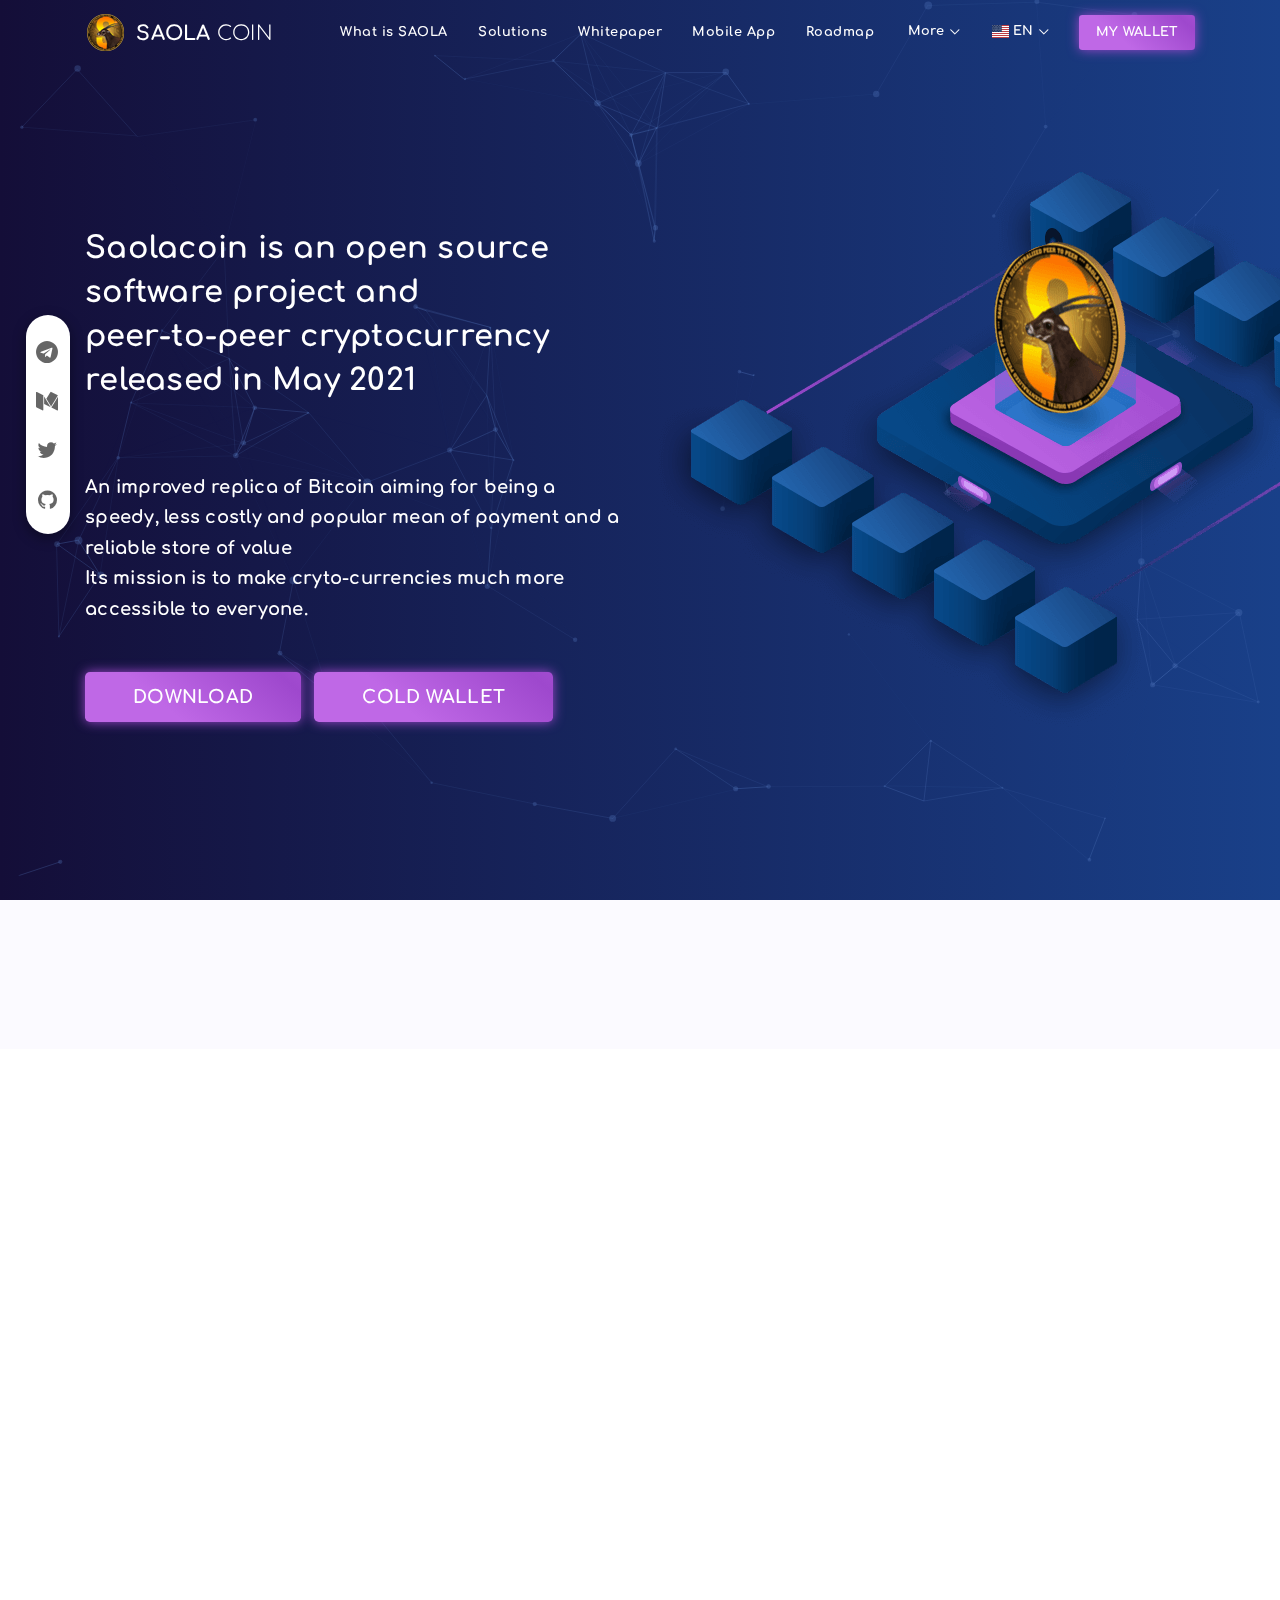
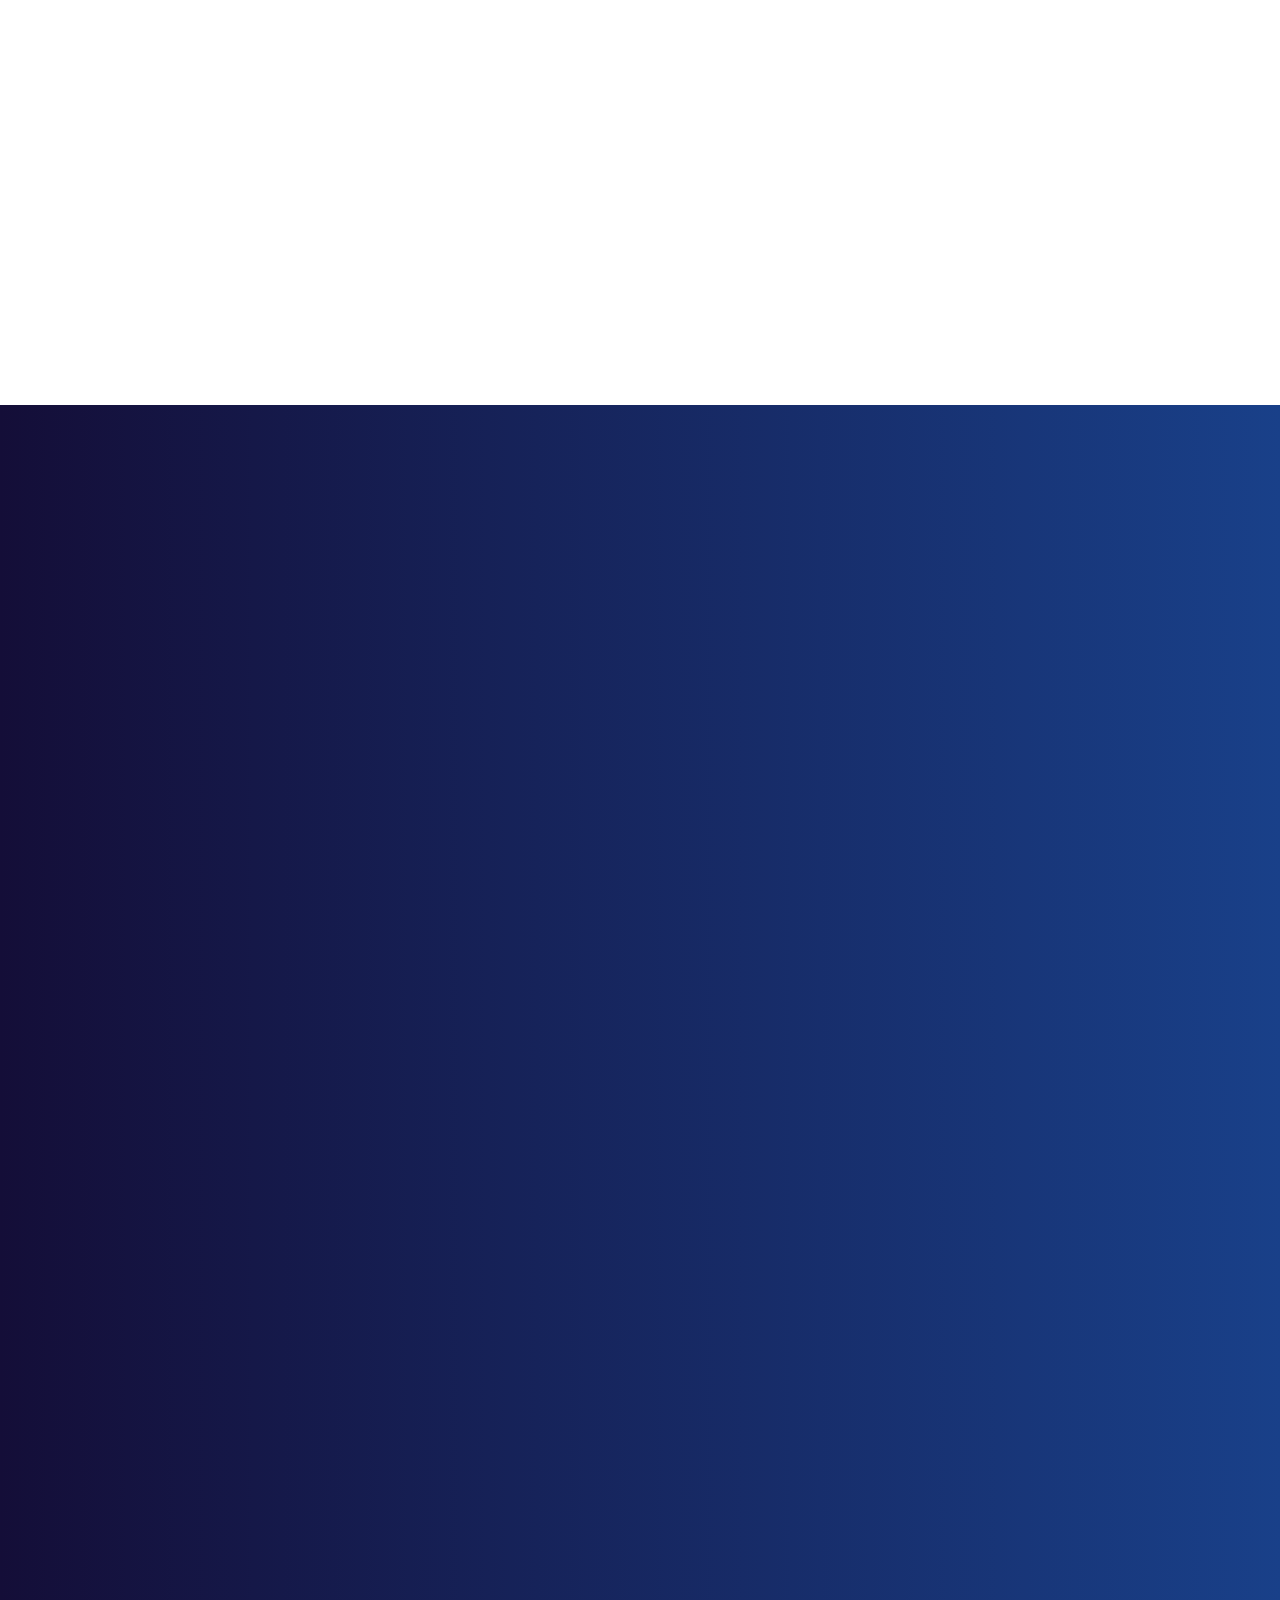
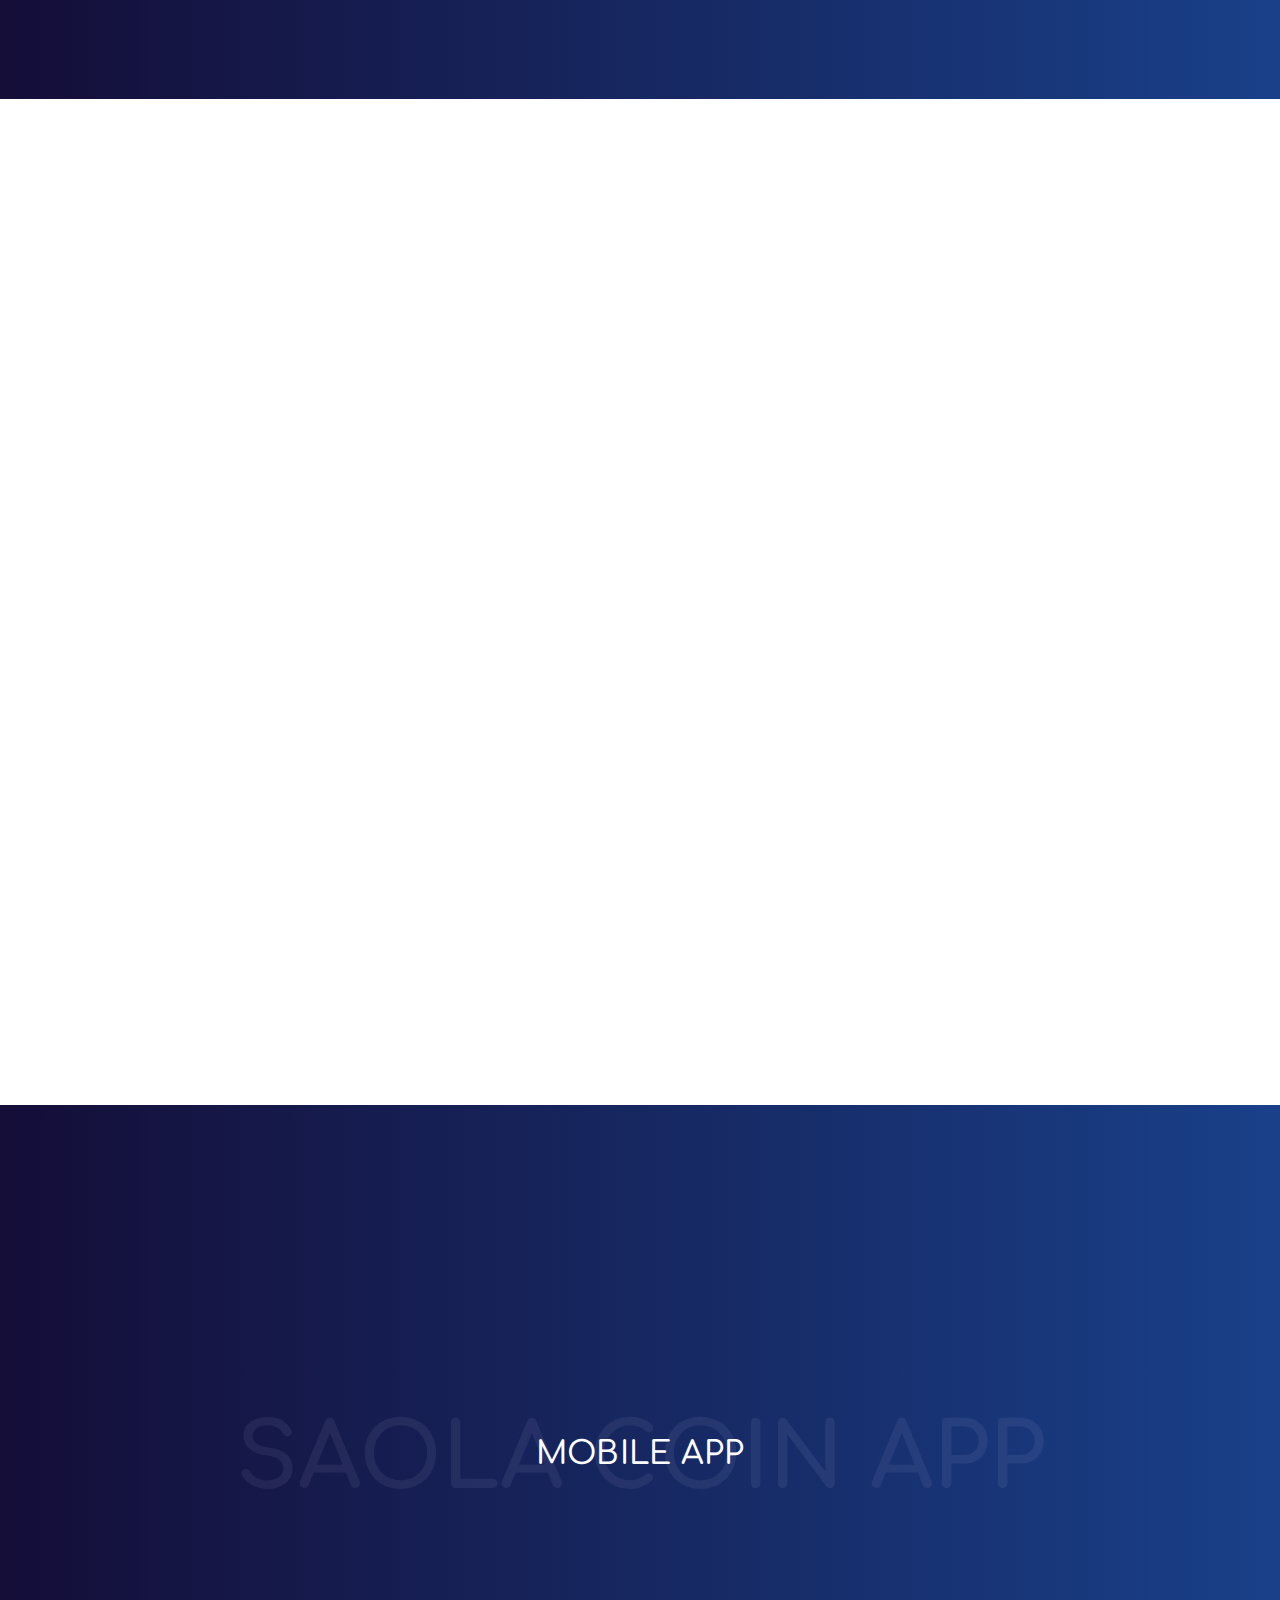
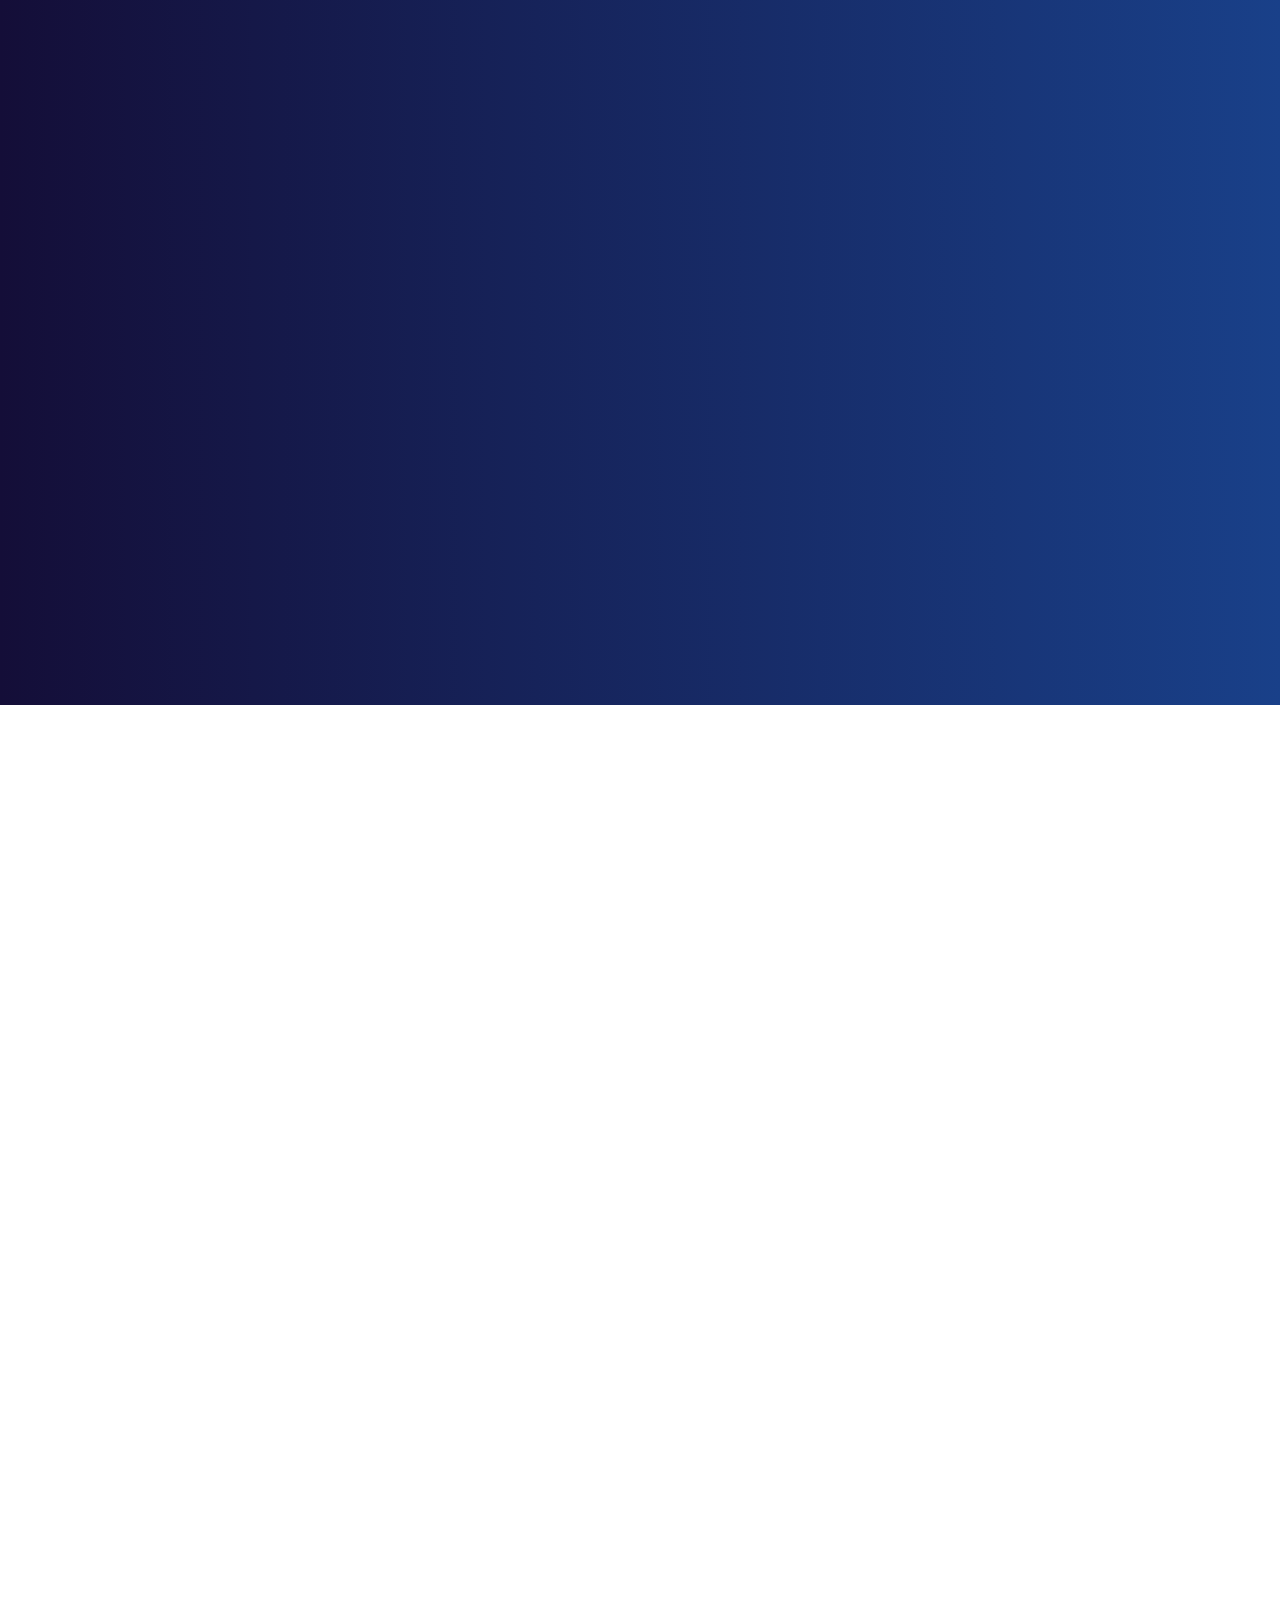
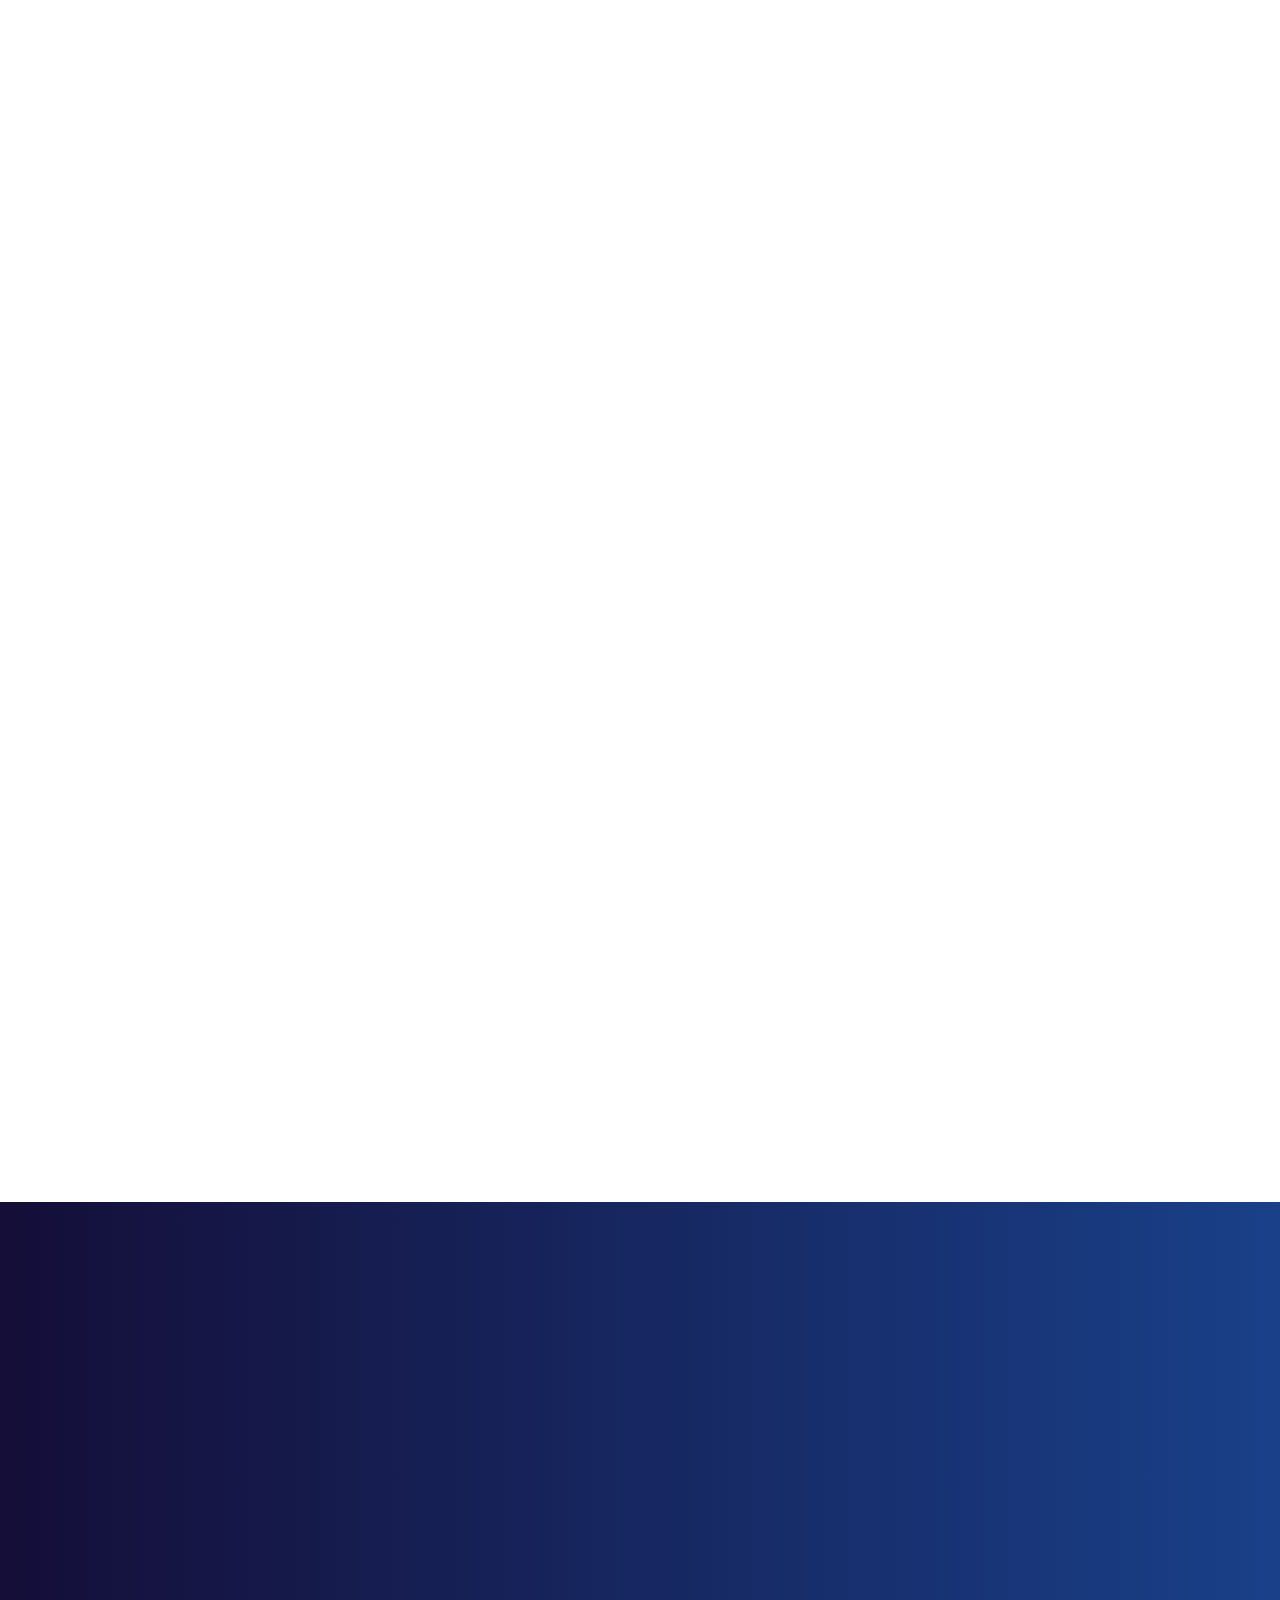
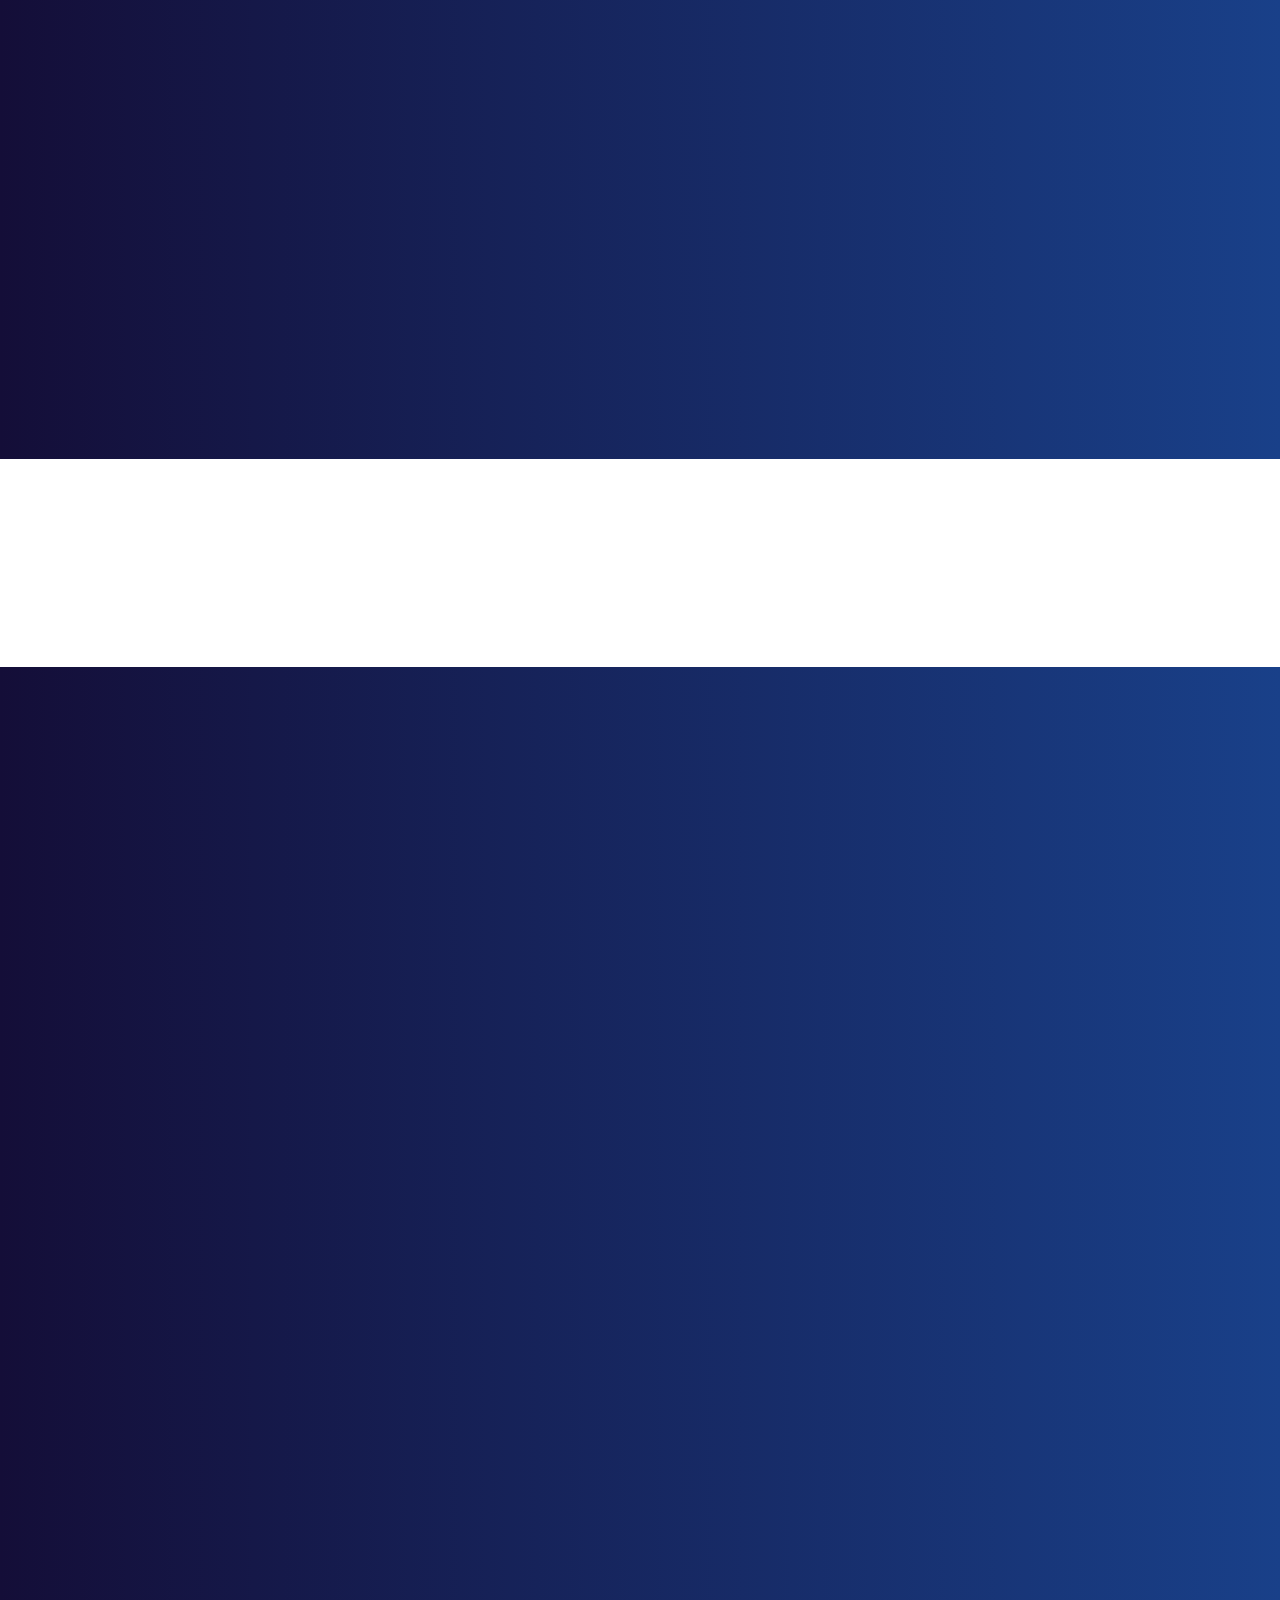
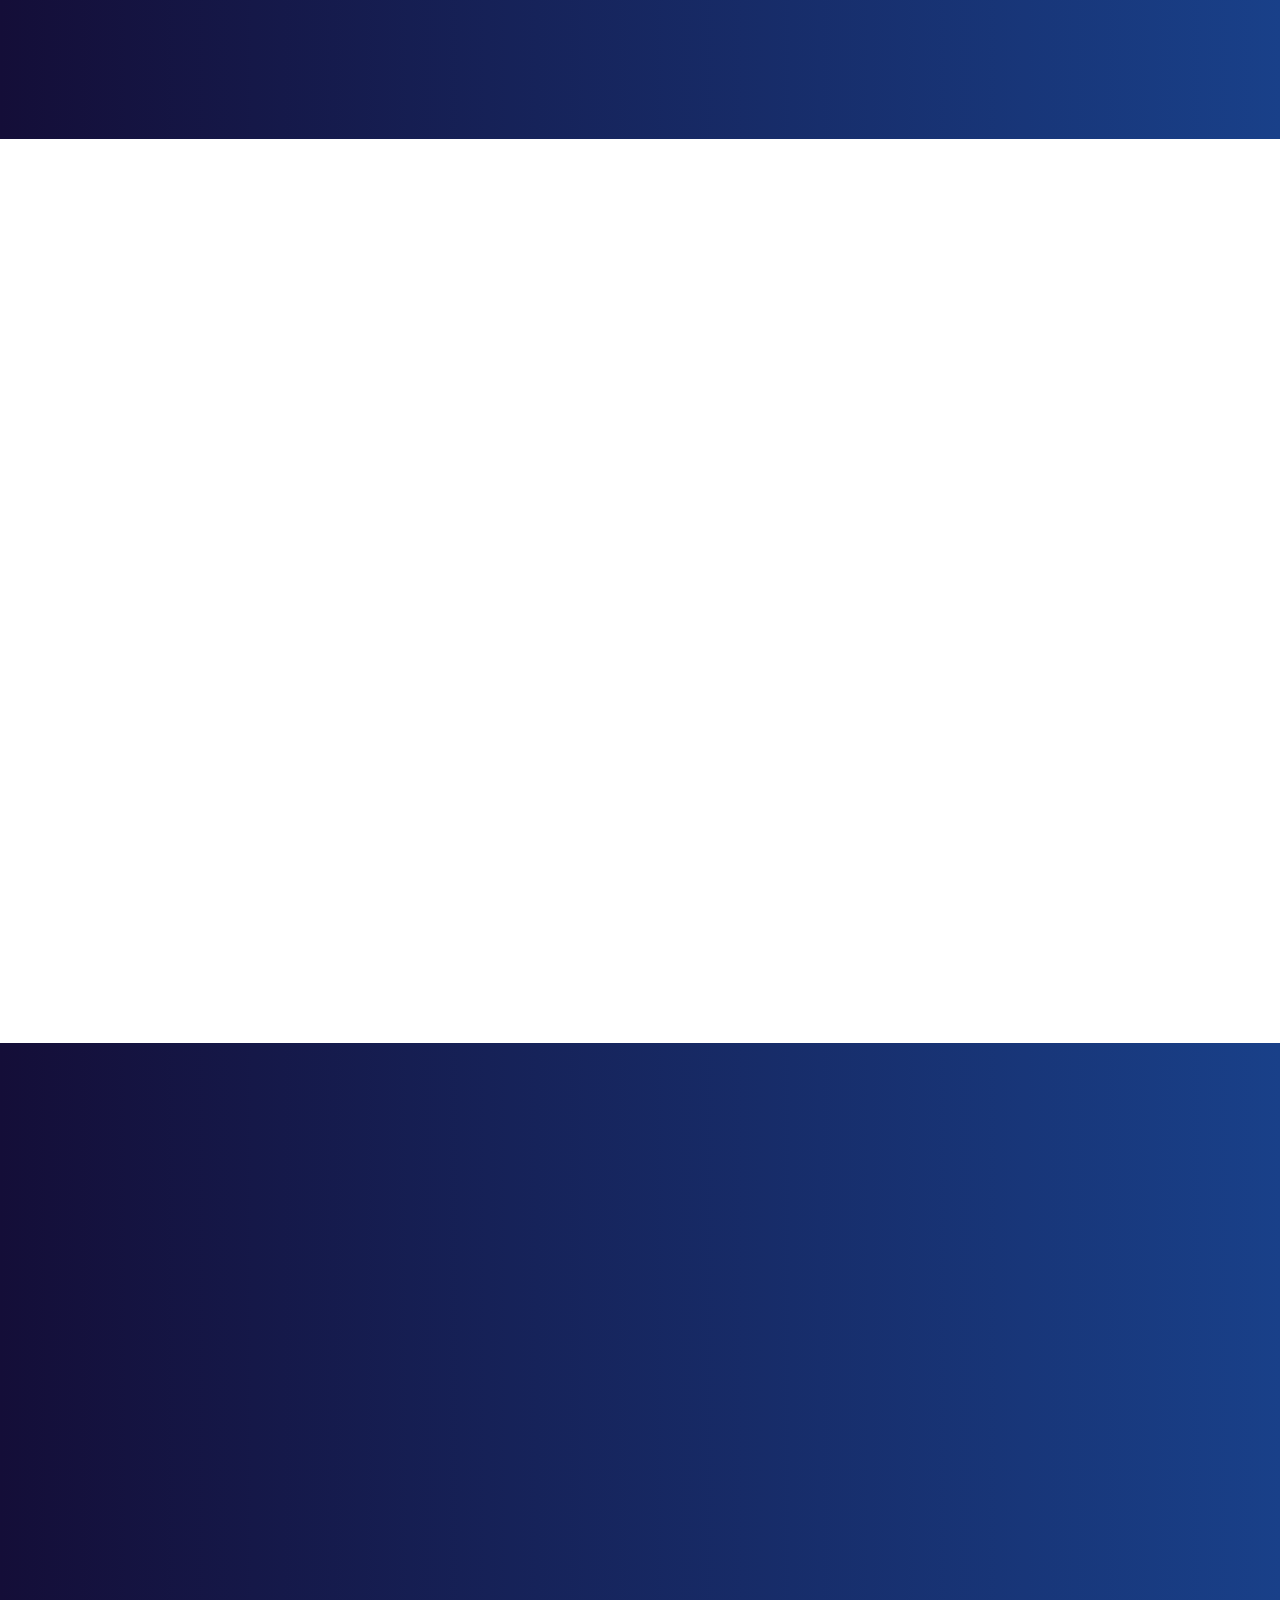
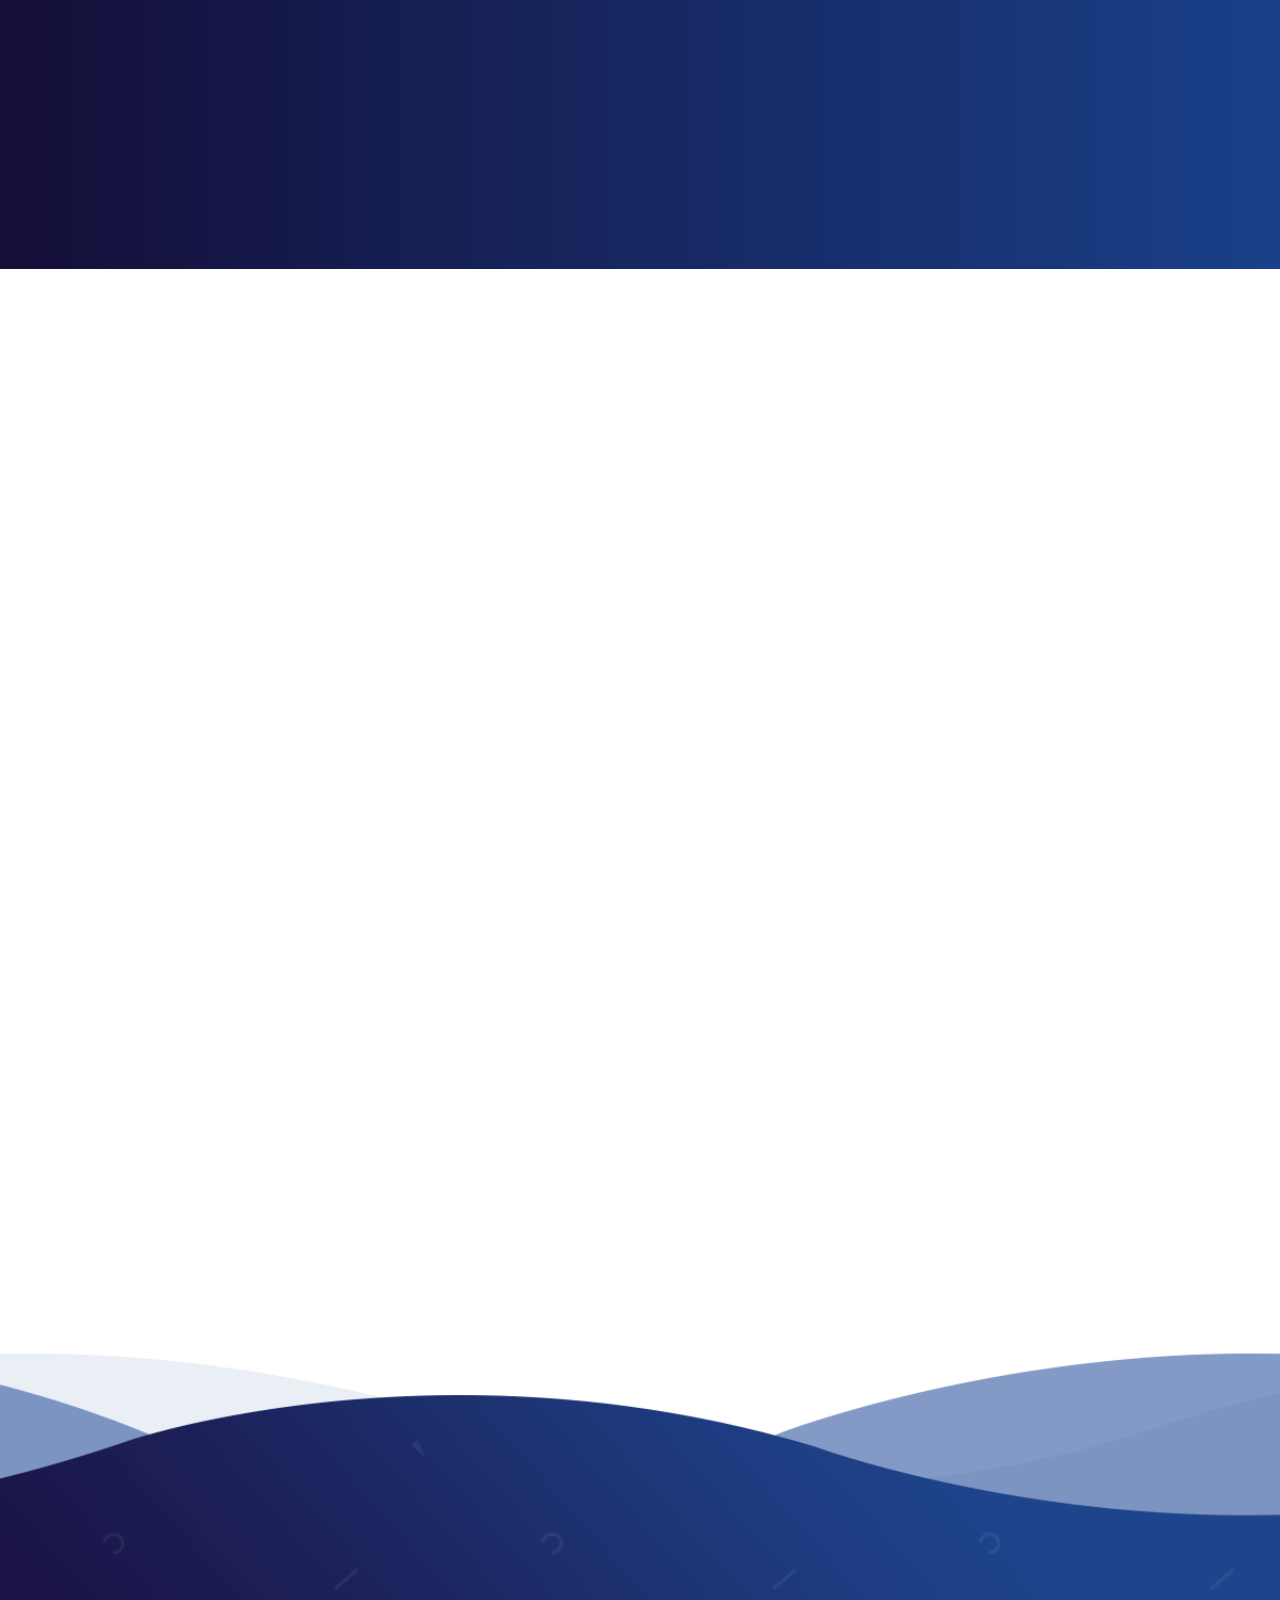
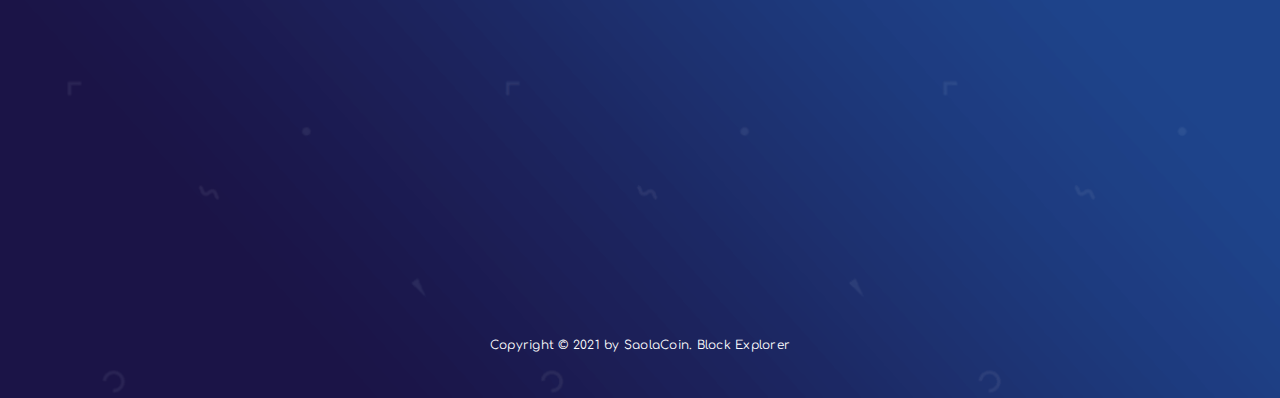
==== index.html @ 40476e52 "Update index.html" ====
<!DOCTYPE html>
<html lang="en" data-textdirection="ltr">
  <head>
    <meta http-equiv="Content-Type" content="text/html; charset=UTF-8">
    <meta http-equiv="X-UA-Compatible" content="IE=edge">
    <meta name="viewport" content="width=device-width, initial-scale=1.0, user-scalable=0, minimal-ui">
    <meta name="description" content="Saola Coin is a responsive modern &amp; clean cryptocurrency website landing page html with admin dashboard template , specially created for ICO Startup agencies and digital crypto currency investment website.">
    <meta name="keywords" content="crypto, ico, cryptocurrency, bitcoin, landing, admin, dashboard, template, modern, clean, responsive">
    <meta name="author" content="PIXINVENT">
    <title>Saola Coin - A Cryptocurrency</title>
    <link rel="apple-touch-icon" href="images/ico/favicon.png">
    <link rel="shortcut icon" type="image/x-icon" href="images/ico/favicon.ico">
    <!--Google Fonts-->
    <link href="https://fonts.googleapis.com/css?family=Comfortaa:300,400,500,700" rel="stylesheet">
    <!--Font icons-->
    <link href="https://cdnjs.cloudflare.com/ajax/libs/font-awesome/4.7.0/css/font-awesome.min.css" rel="stylesheet">
    <!-- BEGIN VENDOR CSS-->
    <link rel="stylesheet" type="text/css" href="css/bootstrap.min.css">
    <link rel="stylesheet" type="text/css" href="fonts/themify/style.min.css">
    <link rel="stylesheet" type="text/css" href="fonts/flag-icon-css/css/flag-icon.min.css">
    <link rel="stylesheet" type="text/css" href="vendors/animate/animate.min.css">
    <link rel="stylesheet" type="text/css" href="vendors/flipclock/flipclock.css">
    <link rel="stylesheet" type="text/css" href="vendors/swiper/css/swiper.min.css">
    <!-- END VENDOR CSS-->
    <link rel="stylesheet" type="text/css" href="css/demo.min.css">
    <!-- END SAOLA CSS-->
    <!-- BEGIN Page Level CSS-->
    <link rel="stylesheet" type="text/css" href="css/template-3d-graphics.min.css">
    <!-- END Page Level CSS-->
    <!-- BEGIN Custom CSS-->
    <link rel="stylesheet" type="text/css" href="css/style.css">
    <!-- END Custom CSS-->
  </head>
  <body class=" 1-column   page-animated template-3g-graphics" data-menu-open="hover" data-menu="">
    <!-- Preloader | Comment below code if you don't want preloader-->
<div id="loader-wrapper">
    <svg viewbox=" 0 0 512 512" id="loader">
        <linearGradient id="loaderLinearColors" x1="0" y1="0" x2="1" y2="1">
            <stop offset="5%" stop-color="#28bcfd"></stop>
            <stop offset="100%" stop-color="#1d78ff"></stop>
        </linearGradient>        
        <g>
            <circle cx="256" cy="256" r="150" fill="none" stroke="url(#loaderLinearColors)" />
        </g>
        <g>
            <circle cx="256" cy="256" r="125" fill="none" stroke="url(#loaderLinearColors)" />
        </g>
        <g>
            <circle cx="256" cy="256" r="100" fill="none" stroke="url(#loaderLinearColors)" />
        </g>
        <g>
            <circle cx="256" cy="256" r="75" fill="none" stroke="url(#loaderLinearColors)" />
        </g>
        <circle cx="256" cy="256" r="60" fill="url(#loaderImage)" stroke="none" stroke-width="0" />

        <!-- Change the preloader logo here -->
        <defs>
            <pattern id="loaderImage" height="100%" width="100%" patternContentUnits="objectBoundingBox">
                <image href="images-counter/loader-logo.png" preserveAspectRatio="none" width="1" height="1"></image>
            </pattern>
        </defs>
    </svg>

    <div class="loader-section section-left"></div>
    <div class="loader-section section-right"></div>
</div>
<!--/ Preloader --><nav class="vertical-social">
    <ul>
        <li><a href="https://www.facebook.com/saolacoin"><i class="fa fa-telegram" aria-hidden="true"></i></a></li>
        <li><a href="https://saolacoin.medium.com"><i class="fa fa-medium" aria-hidden="true"></i></a></li>
        <li><a href="https://twitter.com/saolacoin"> <i class="fa fa-twitter" aria-hidden="true"></i></a></li>
        <li><a href="https://github.com/saolacoin"><i class="fa fa-github" aria-hidden="true"></i></a></li>
    </ul>
</nav>
    <!-- /////////////////////////////////// HEADER /////////////////////////////////////-->

    <!-- Header Start-->
    <header class="page-header">
      <!-- Horizontal Menu Start-->
      <nav class="main-menu static-top navbar-dark navbar navbar-expand-lg fixed-top mb-1"><div class="container">
    <a class="navbar-brand animated" data-animation="fadeInDown" data-animation-delay="1s" href="#head-area"><img src="images-3d-graphics/logo.png" alt="Crypto Logo"/><span class="brand-text"><span class="font-weight-bold">Saola</span> COIN</span></a>
    <button class="navbar-toggler" type="button" data-toggle="collapse" data-target="#navbarCollapse" aria-controls="navbarCollapse" aria-expanded="false" aria-label="Toggle navigation">
        <span class="navbar-toggler-icon"></span>
    </button>
    <div class="collapse navbar-collapse" id="navbarCollapse">
        <div id="navigation" class="navbar-nav ml-auto">
            <ul class="navbar-nav mt-1">
                <li class="nav-item animated" data-animation="fadeInDown" data-animation-delay="1.1s">
                    <a class="nav-link" href="index.html#about">What is SAOLA</a>
                </li>
                <li class="nav-item animated" data-animation="fadeInDown" data-animation-delay="1.2s">
                    <a class="nav-link" href="index.html#problem-solution">Solutions</a>
                </li>
                <li class="nav-item animated" data-animation="fadeInDown" data-animation-delay="1.3s">
                    <a class="nav-link" href="index.html#whitepaper">Whitepaper</a>
                </li>
                <li class="nav-item animated" data-animation="fadeInDown" data-animation-delay="1.4s">
                    <a class="nav-link" href="index.html#token-sale-mobile-app">Mobile App</a>
                </li>
                <li class="nav-item animated" data-animation="fadeInDown" data-animation-delay="1.5s">
                    <a class="nav-link" href="index.html#roadmap">Roadmap</a>
                </li>
                <li class="dropdown show mr-2 px-2 animated" data-animation="fadeInDown" data-animation-delay="1.6s">
                    <a class="dropdown-toggle white" href="#" role="button" id="more" data-toggle="dropdown" aria-haspopup="true" aria-expanded="false">More</a>
                    <div class="dropdown-menu" aria-labelledby="more">
                        <!-- <a class="dropdown-item" href="index.html#mobile-app">App</a> -->
                        <a class="dropdown-item" href="index.html#team">Team</a>
                        <a class="dropdown-item" href="index.html#faq">FAQ</a>
                        <a class="dropdown-item" href="index.html#contact">Contact</a>
                        <a class="dropdown-item" href="tos.html">Terms of Service</a>
                        <a class="dropdown-item" href="pp.html">Privacy Policy</a>
                    </div>
                </li>
                <li class="dropdown show mr-4 animated" data-animation="fadeInDown" data-animation-delay="1.7s">
                    <a class="dropdown-toggle" href="#" role="button" id="language" data-toggle="dropdown" aria-haspopup="true" aria-expanded="false"><span class="flag-icon flag-icon-us"></span> EN</a>
			<!--
                    <div class="dropdown-menu" aria-labelledby="language">
                        <a class="dropdown-item" href="#"><span class="flag-icon flag-icon-de"></span> GN</a>
                        <a class="dropdown-item" href="#"><span class="flag-icon flag-icon-es"></span> SP</a>
                        <a class="dropdown-item" href="#"><span class="flag-icon flag-icon-mq"></span> FR</a>
                    </div>
			-->
                </li>
            </ul>
            <span id="slide-line"></span>
            <form class="form-inline mt-2 mt-md-0">
                <a class="btn btn-sm btn-gradient-purple btn-glow my-2 my-sm-0 animated" data-animation="fadeInDown" data-animation-delay="1.8s" href="https://wallet.saolacoin.org" target="_blank">MY WALLET</a>
            </form>
        </div>
    </div>
</div>
      </nav>
      <!-- /Horizontal Menu End-->
    </header>
    <!-- /Header End-->

    <!-- //////////////////////////////////// CONTAINER ////////////////////////////////////-->
    <div class="content-wrapper">
      <div class="content-body">
        <main><!-- Header: 3D Graphics -->
<section class="head-area" id="head-area" data-midnight="white">
    <div id="particles-js"></div>
    <div class="head-content container-fluid bg-gradient d-flex align-items-center">
        <div class="container">
            <div class="banner-wrapper">
                <div class="row align-items-center">
                    <div class="col-lg-6 col-md-12">
                        <div class="banner-content pt-5">
                            <h1 class="best-template animated" data-animation="fadeInUpShorter" data-animation-delay="1.5s">Saolacoin is an open source <br class="d-none d-xl-block">software project and <br class="d-none d-xl-block">peer-to-peer cryptocurrency released in May 2021</h1>
                            <h3 class="mb-4 d-block white animated" data-animation="fadeInUpShorter" data-animation-delay="1.6s">An improved replica of Bitcoin aiming for being a speedy, less costly and popular mean of payment and a reliable store of value <br class="d-none d-xl-block">Its mission is to make cryto-currencies much more accessible to everyone.</h3>
                            <div class="mt-5">
                                <a href="#download" class="btn btn-lg btn-gradient-purple btn-glow mr-2 animated" data-animation="fadeInUpShorter" data-animation-delay="1.7s">DOWNLOAD</a>
                                <a href="https://wallet.saolacoin.org/paperwallet/" class="btn btn-lg btn-gradient-purple btn-glow animated" data-animation="fadeInUpShorter" data-animation-delay="1.8s">COLD WALLET</a>
                            </div>
                        </div>
                    </div>
                    <div class="col-lg-6 col-md-12 move-first">
                        <div class="29/Jun/2021 15:32-3d-graphic animated" data-animation="fadeInUpShorter" data-animation-delay="1.7s">
                            <img src="images-3d-graphics/banner-graphic.png" class="graphic-3d-img mx-auto d-block" alt="CICO">
                        </div>
                    </div>
                </div>
            </div>
        </div>
    </div>
</section>
<!--/ Header: 3D Graphics -->

<!-- Exchange Listing Area -->
<section class="exchange-listing" id="exchange-listing">
    <!-- Exchange Listing Area Starts -->
    <div class="container-fluid bg-color">
        <div class="container">
            <div class="row listing list-unstyled">
                <div class="col d-none d-lg-block text-center animated" data-animation="fadeInUpShorter" data-animation-delay="0.2s">
                    <img src="images-counter/icon-arrow.png" alt="icon-arrow">
                    <p class="grey-accent2 mt-1">Exchange listing<br>to be announced</p>
                </div>
                <div class="col text-center animated" data-animation="fadeInUpShorter" data-animation-delay="0.3s">
                    <h2>4.3/5</h2>
                    <img src="images-counter/ico-track.png" alt="ico-track">
                </div>
                <div class="col text-center animated" data-animation="fadeInUpShorter" data-animation-delay="0.4s">
                    <h2>4.8/5</h2>
                    <img src="images-counter/ico-bench.png" alt="ico-bench">
                </div>
                <div class="col text-center animated" data-animation="fadeInUpShorter" data-animation-delay="0.5s">
                    <h2>3.9/5</h2>
                    <img src="images-counter/ico-ranker.png" alt="ico-ranker">
                </div>
                <div class="col text-center animated" data-animation="fadeInUpShorter" data-animation-delay="0.6s">
                    <h2>4.1/5</h2>
                    <img src="images-counter/ico-bazaar.png" alt="ico-bazaar">
                </div>
            </div>
        </div>
    </div>
    <!-- Exchange Listing Area Ends -->
</section>
<!--/ Exchange Listing Area -->

<!-- About -->
<section class="about section-padding" id="about">
    <div class="container-fluid">
        <div class="container">
            <div class="heading text-center">
                <div class="animated" data-animation="fadeInUpShorter" data-animation-delay="0.3s">
                    <h6 class="sub-title">About</h6>
                    <h2 class="title">What is Saola COIN</h2>
                </div>
                
                <p class="content-desc animated" data-animation="fadeInUpShorter" data-animation-delay="0.4s">Saola COIN aims to disrupt the cryptotrading industry by lowering the barrier <br class="d-none d-xl-block">to creating algorithmic trading models.</p>
            </div>
            <div class="content-area">
                <div class="row">
                    <div class="col-md-12 col-lg-6 animated" data-animation="fadeInLeftShorter" data-animation-delay="0.5s">
                        <h4 class="title">We built a platform for <br/> The crypto trading Industry</h4>
                        <h6 class="pt-4 pb-2">Saolacoin envisions itself to be a pioneer in blockchain-technology in the future by becoming a platform for decentralized apps and improve integration and security which can handle a higher number of transactions per second, exponentially increasing the utility of the smart contracts for real-world use cases and applications.</h6>
                        <p>Saolacoin inherits the fully decentralized architecture of Bitcoin but made significant improvements of its own in order to increase the scalability and stability of the network</p>
                        <p>This coin is currently mined openly with one block being produced every two minutes and each block’s rewards is 50 coins. The rate will remain unchanged for the next 80 years.</p>
                    </div>
                    <div class="col-md-12 col-lg-6 animated" data-animation="fadeInRightShorter" data-animation-delay="0.5s">
                        <div class="position-relative what-is-crypto-img float-xl-right">
                            <img class="img-fluid" src="images-3d-graphics/what-is-crypto.png" alt="What is Crypto?">
                            <div class="play-video text-center">
                                <a href="#" class="play rounded-circle btn-gradient-purple btn-glow video-btn" data-toggle="modal" data-src="https://www.youtube.com/embed/UXAJu3zS4bU" data-target="#ico-modal"><i class="ti-control-play"></i></a>
                                <span class="mt-2 d-none d-md-block">How it works</span>
                            </div>
                        </div>
                    </div>
                </div>
            </div>
        </div>
    </div>
</section>
<!--/ About -->

<!-- Problems & Solutions -->
<section id="problem-solution" class="problem-solution section-pro section-padding bg-gradient" data-midnight="white">
    <div class="container-fluid">
        <div class="container">
            <div class="dark-bg-heading text-center">
                <div class="animated" data-animation="fadeInUpShorter" data-animation-delay="0.3s">
                    <h6 class="sub-title">Solutions</h6>
                    <h2 class="title">Problems &amp; <strong>Solutions</strong></h2>
                </div>
                
                <p class="content-desc animated" data-animation="fadeInUpShorter" data-animation-delay="0.4s">More than $40 billion in assets were placed under restraint pending forfeiture, and more than 30 <br class="d-none d-xl-block">Liberty Reserve exchanger domain names were seized.</p>
            </div>
            <div class="problems">
                <div class="row">
                    <div class="col-md-12 col-lg-6">
                        <div class="dark-bg-heading mb-4">
                            <h4 class="title animated" data-animation="fadeInUpShorter" data-animation-delay="0.2s">Problems</h4>
                        </div>
                        <p class="animated" data-animation="fadeInUpShorter" data-animation-delay="0.4s">Different pieces of the new Internet are born as building blocks, but there's no way for them to work together.</p>

                        <p class="animated" data-animation="fadeInUpShorter" data-animation-delay="0.6s">Even interoperating new technologies with old centralised resources can prove useful in making the paradigm shift from Web 2 to Web 3 happen. Now we own our data, we can prove that we own what we have and have created it on different platforms, but how do we put it together into a whole new cohesive framework.</p>
                    </div>
                    <div class="col-md-12 col-lg-6 text-center">
                        <img src="images-3d-graphics/problems-graphic.png" class="problems-img animated" data-animation="fadeInUpShorter" data-animation-delay="0.5s" alt="problems-graphic">
                    </div>
                </div>
            </div>
            <div class="solutions mt-5">
                <div class="row">
                    <div class="col-md-12 col-lg-6 text-center">
                        <img src="images-3d-graphics/solutions-graphic.png" class="solutions-img animated" data-animation="fadeInUpShorter" data-animation-delay="0.5s" alt="problems-graphic">
                    </div>
                    <div class="col-md-12 col-lg-6 move-first">
                        <div class="dark-bg-heading mb-4">
                            <h4 class="title animated" data-animation="fadeInUpShorter" data-animation-delay="0.2s">Solutions</h4>
                        </div>
                        <p class="animated" data-animation="fadeInUpShorter" data-animation-delay="0.5s">Decentralized cryptocurrency is produced by the entire cryptocurrency system collectively, at a rate which is defined when the system is created and which is publicly known.</p>

                        <p class="animated" data-animation="fadeInUpShorter" data-animation-delay="0.7s">In centralized banking and economic systems such as the Federal Reserve System, corporate boards or governments control the supply of currency by printing units of fiat money or demanding additions to digital banking ledgers.</p>       
                    </div>
                </div>
            </div>
        </div>
    </div>
</section>
<!--/ Problems & Solutions -->

<!-- Whitepaper -->
<section id="whitepaper" class="whitepaper section-padding">
    <div class="container-fluid">
        <div class="container">
            <div class="heading text-center">
                <div class="animated" data-animation="fadeInUpShorter" data-animation-delay="0.3s">
                    <h6 class="sub-title">Documents</h6>
                    <h2 class="title">Whitepaper</h2>
                </div>
                
                <p class="content-desc animated" data-animation="fadeInUpShorter" data-animation-delay="0.4s">Terms of service are rules by which one must agree to abide in order to use a service. <br class="d-none d-xl-block">Terms of service can also be merely a disclaimer, especially regarding the use of websites and mobile apps.</p>
            </div>
            <div class="row">
                <div class="col-lg-5 col-md-12">
                    <div class="whitepaper-img">
                        <img class="img-fluid animated" data-animation="fadeInUpShorter" data-animation-delay="0.6s" src="images-3d-graphics/whitepaper.png" alt="whitepaper">
                    </div>
                </div>
                <div class="col-lg-7 col-md-12">
                    <div class="content-area">
                        <h4 class="title animated" data-animation="fadeInUpShorter" data-animation-delay="0.5s">What Is a Whitepaper ?</h4>
                        <p class="animated" data-animation="fadeInUpShorter" data-animation-delay="0.6s">A white paper is an authoritative report or guide that informs readers concisely about a complex issue and presents the issuing body's philosophy on the matter. It is meant to help readers understand an issue, solve a problem, or make a decision.</p>

                        <p class="animated" data-animation="fadeInUpShorter" data-animation-delay="0.7s">The initial British term concerning a type of government-issued document has proliferated, taking a somewhat new meaning in business. In business, a white paper is closer to a form of marketing presentation, a tool meant to persuade customers and partners and promote a product or viewpoint, White papers may be considered grey literature.</p>

                        <p class="animated" data-animation="fadeInUpShorter" data-animation-delay="0.8s">Since the early 1990s, the term "white paper", or "whitepaper", has been applied to documents used as marketing or sales tools in business. Check out our whitepapers.</p>

                        <div class="whitepaper-languages">
                            <div class="row">
                                <div class="col-6 col-md-3 text-center mt-4 animated" data-animation="fadeInUpShorter" data-animation-delay="0.6s">
                                    <a href="whitepaper.pdf" title="English">
                                        <img src="images-3d-graphics/flag-1.png" alt="English">
                                        <div class="lang-text">
                                            <span class="icon ti-download mr-1"></span>
                                            <span class="language">English</span>
                                        </div>
                                    </a>
                                </div>
				<!--
                                <div class="col-6 col-md-3 text-center mt-4 animated" data-animation="fadeInUpShorter" data-animation-delay="0.7s">
                                    <a href="whitepaper.pdf" title="Japanese">
                                        <img src="images-3d-graphics/flag-2.png" alt="English">
                                        <div class="lang-text">
                                            <span class="icon ti-download mr-1"></span>
                                            <span class="language">Japanese</span>
                                        </div>
                                    </a>
                                </div>
                                <div class="col-6 col-md-3 text-center mt-4 animated" data-animation="fadeInUpShorter" data-animation-delay="0.8s">
                                    <a href="whitepaper.pdf" title="Russian">
                                        <img src="images-3d-graphics/flag-3.png" alt="English">
                                        <div class="lang-text">
                                            <span class="icon ti-download mr-1"></span>
                                            <span class="language">Russian</span>
                                        </div>
                                    </a>
                                </div>
                                <div class="col-6 col-md-3 text-center mt-4 animated" data-animation="fadeInUpShorter" data-animation-delay="0.9s">
                                    <a href="whitepaper.pdf" title="Chinese">
                                        <img src="images-3d-graphics/flag-4.png" alt="English">
                                        <div class="lang-text">
                                            <span class="icon ti-download mr-1"></span>
                                            <span class="language">Chinese</span>
                                        </div>
                                    </a>
                                </div>
				-->
                            </div>
                        </div>
                    </div>
                </div>
            </div>
        </div>
    </div>
</section>
<!--/ Whitepaper -->

<!--/ Token Sale Mobile App -->
<section id="token-sale-mobile-app" class="token-sale-mobile-app section-padding bg-gradient" data-midnight="white">
<!--
    <div class="token-sale">
        <div class="container-fluid">
            <div class="container">
                <div class="dark-bg-heading text-center">
                    <h6 class="sub-title">Pre-Sale &amp; Values</h6>
                    <h2 class="title">TOKENS SALE</h2>
                    <p class="content-desc animated" data-animation="fadeInUpShorter" data-animation-delay="0.4s">The first token sale (also known as an ICO) was held by Mastercoin in <br class="d-none d-xl-block">July 2013. Ethereum raised money with a token sale in 2014.</p>
                </div>
                <div class="row align-items-center">
                    <div class="col-xl-5 col-lg-6 col-md-12 animated" data-animation="fadeInLeftShorter" data-animation-delay="0.6s">
                        <div class="token-sale-counter">
                            <h5>ICO will start in</h5>
                            <div class="token-details text-center">
-->
                                <!-- Counter Starts-->
<!--	
                                <div class="clock-counter mb-4">
                                    <div class="clock ml-0 mt-5 d-flex justify-content-center"></div>
                                    <div class="message"></div>            
                                </div>
-->
                                <!-- Counter Ends -->
                                <!-- Progressbar Starts -->
<!--	
                                <div class="loading-bar mb-2 position-relative">
                                    <div class="progres-area pb-5">
                                        <ul class="progress-top">
                                            <li></li>
                                            <li class="pre-sale">Pre-Sale</li>
                                            <li>Soft Cap</li>
                                            <li class="bonus">Bonus</li>
                                            <li></li>
                                        </ul>
                                        <ul class="progress-bars">
                                            <li></li>
                                            <li>|</li>
                                            <li>|</li>
                                            <li>|</li>
                                            <li></li>
                                        </ul>
                                        <div class="progress">
                                            <div class="progress-bar progress-bar-custom" role="progressbar" style="width: 65%;" aria-valuenow="100" aria-valuemin="0" aria-valuemax="100"></div>
                                        </div>
                                        <div class="progress-bottom">
                                            <div class="progress-info">65% target raised</div>
                                            <div class="progress-info">1 TRX = 1 SAOLA</div>
                                        </div>
                                    </div>
                                </div>
-->
                                <!-- Progressbar Starts -->
<!--	
                                <a href="#" class="btn btn-lg btn-gradient-blue btn-glow">Purchase Token</a>
                            </div>
                        </div>
                    </div>
                    <div class="col-xl-7 col-lg-6 col-md-12 mt-5 pl-4 animated" data-animation="fadeInRightShorter" data-animation-delay="0.6s">
                        <div class="row">
                            <p>We have successfully reached the soft cap! Join now and get a higher discount. <br/>Get your tokens for the best price: We fixed the TRX, BNB price.</p>
                            <div class="col-md-5">
                                <ul class="token-sale-info">
                                    <li>Public PRE-ITS starts <strong class="white">13 May</strong></li>
                                    <li>Public ITS ends <strong class="white">30 June</strong></li>
                                    <li>Public ITS starts <strong class="white">28 July</strong></li>
                                </ul>
                            </div>
                            <div class="col-md-7 pr-0">
                                <ul class="token-sale-info">
                                    <li>Acceptable currencies <strong class="white">TRX, BNB</strong></li>
                                    <li>Minimal transaction amount <strong class="white">1 ETH, 1 BTC, 1 LTC</strong></li>
                                    <li>Number of tokens for sale <strong class="white">890,000 SAOLA</strong></li>
                                </ul>
                            </div>
                        </div>
                    </div>
                </div>
            </div>
        </div>
    </div>
-->
    <div id="mobile-app" class="mobile-app">
        <div class="container-fluid">
            <div class="container">
                <div class="dark-bg-heading text-center">
                    <h6 class="sub-title">Saola Coin App</h6>
                    <h2 class="title">Mobile App</h2>
                    <p class="content-desc animated" data-animation="fadeInUpShorter" data-animation-delay="0.4s">A cryptocurrency wallet stores the public and private keys which can be used to receive or spend <br class="d-none d-xl-block">the cryptocurrency. A wallet can contain multiple public and private key pairs.</p>
                </div>
                <div class="row">
                    <div class="col-lg-6 col-md-12 animated" data-animation="fadeInUpShorter" data-animation-delay="0.6s">
                        <div class="dark-bg-heading mb-4">
                            <h4 class="title">Android &amp; ios app</h4>
                        </div>
                        <p>Saolacoin provides its own wallet services via web-based and Android/Apple ios app-based wallets where wallet owners can make/receive payment and hold store of value in Saolacoin.</p>
                        <ul class="app-features">
                            <li class="dark-bg-text-color"><i class="ti-pulse white mr-3"></i>Live crypto rate</li>
                            <li class="dark-bg-text-color"><i class="ti-stats-up white mr-3"></i>Latest cryptocurrency news</li>
                            <li class="dark-bg-text-color"><i class="ti-split-h white mr-3"></i>Cryptocurrency exchange</li>
                        </ul>
                        <a href="https://play.google.com/store/apps/details?id=com.saolalabs.saola" class="btn btn-sm btn-gradient-purple btn-glow android mobile-button mr-4"><span>Android</span> <img src="images-3d-graphics/icon-android.png" alt=""></a>
                        <a href="https://apps.apple.com/us/app/saolacoin/id1577036745" class="btn btn-sm btn-gradient-purple btn-glow apple mobile-button"><span>Apple</span> <img src="images-3d-graphics/icon-apple.png" alt=""></a>
                    </div>
                    <div class="col-lg-6 col-md-12 move-first">
                        <div class="mobile-app-imgs">
                            <img src="images-3d-graphics/mobile-app-1.png" alt="mobile-app" class="mobile-app-img-1 animated" data-animation="fadeInUpShorter" data-animation-delay="0.9s">
                            <img src="images-3d-graphics/mobile-app-2.png" alt="mobile-app" class="mobile-app-img-2 animated" data-animation="zoomIn" data-animation-delay="1.4s">
                            <img src="images-3d-graphics/mobile-app-3.png" alt="mobile-app" class="mobile-app-img-3 animated" data-animation="zoomIn" data-animation-delay="1.9s">
                            <img src="images-3d-graphics/mobile-app-4.png" alt="mobile-app" class="mobile-app-img-4 animated" data-animation="zoomIn" data-animation-delay="2.4s">
                        </div>
                    </div>
                </div>
            </div>
        </div>
    </div>
</section>
<!--/ Token Sale Mobile App -->

<!-- Download -->
<section id="download" class="whitepaper section-padding">
    <div class="container-fluid">
        <div class="container">
            <div class="heading text-center">
                <div class="animated" data-animation="fadeInUpShorter" data-animation-delay="0.3s">
                    <h6 class="sub-title">Open Source Software</h6>
                    <h2 class="title">Download</h2>
                </div>
                
                <p class="content-desc animated" data-animation="fadeInUpShorter" data-animation-delay="0.4s">Saolacoin is an open source software project released under the MIT/X11 license which gives you the power to run, modify, and copy the software and to distribute, at your option, modified copies of the software. The software is released in a transparent process that allows for independent verification of binaries and their corresponding source code.<br class="d-none d-xl-block">
The Saolacoin Core wallet has built-in capabilities for mining; therefore, it is really easy to use the wallet to mine on your machine. The wallet will use your CPU to mine. As you might recall, mining is basically hashing of a candidate block over and over again until the result is smaller than the current difficulty threshold.<br>
To mine with your CPU and Saolacoin Core, open up the wallet software:<br>
    1. Now click on the Help menu and select Debug Window.<br>
    2. Then click on the Console tab—the console will appear. Remember, to see a list of all available commands, type help and press Enter.<br>
The command to mine with your wallet is setgenerate. The syntax of the command is as follows:<br>
setgenerate <true|false> <number of cores to be used><br>
To start mining with only 2 core, type "setgenerate true 2"</p>
            </div>
            <div class="row">
                <div class="col-lg-5 col-md-12">
                    <div class="whitepaper-img">
                        <img class="img-fluid animated" data-animation="fadeInUpShorter" data-animation-delay="0.6s" src="images-3d-graphics/multi.png" alt="whitepaper">
                    </div>
                </div>
                <div class="col-lg-7 col-md-12">
                    <div class="content-area">
                        <h4 class="title animated" data-animation="fadeInUpShorter" data-animation-delay="0.5s">How to backup Saolacoin Wallet</h4>
                        <p class="animated" data-animation="fadeInUpShorter" data-animation-delay="0.6s">To do backup wallet simply go to the File > Backup Wallet menu and specify a location where you want to backup your wallet.</p>
                        <p class="animated" data-animation="fadeInUpShorter" data-animation-delay="0.7s">The file itself is called wallet.dat and is located in %APPDATA%\Saolacoin\wallet.dat on Windows systems, or in ~/.saolacoin/wallet.dat on Linux systems. You can manually back up the wallet by simply copying this file somewhere else, preferably to offline storage such as a USB drive.</p>
                        <p class="animated" data-animation="fadeInUpShorter" data-animation-delay="0.8s">Once you have made the backup of your wallet file, to Restore simply just copy Overwrite wallet.dat to located in %APPDATA%\Saolacoin\wallet.dat on Windows systems, or in ~/.saolacoin/wallet.dat on Linux systems.</p>
			<p class="animated" data-animation="fadeInUpShorter" data-animation-delay="1.0s">Remember, always protect your wallet with a passphrase! There have been cases of people not remembering their passphrase, so make sure the passphrase is something you will never forget! There are trojan viruses out there that simply try to upload your wallet file to a remote location where hackers will instantly have access to your funds if the wallet is not passphrase protected. You can download from the links below :</p>

                        <div class="whitepaper-languages">
                            <div class="row">
                                <div class="col-6 col-md-3 text-center mt-4 animated" data-animation="fadeInUpShorter" data-animation-delay="0.6s">
                                    <a href="https://github.com/saolacoin/saolacoin/releases/tag/v0.8" title="WINDOWS">
                                        <img src="images-3d-graphics/windows.png" alt="English">
                                        <div class="lang-text">
                                            <span class="icon ti-download mr-1"></span>
                                            <span class="language">WINDOWS</span>
                                        </div>
                                    </a>
                                </div>
                                <div class="col-6 col-md-3 text-center mt-4 animated" data-animation="fadeInUpShorter" data-animation-delay="0.7s">
                                    <a href="https://github.com/saolacoin/saolacoin" title="LINUX">
                                        <img src="images-3d-graphics/linux.png" alt="English">
                                        <div class="lang-text">
                                            <span class="icon ti-download mr-1"></span>
                                            <span class="language">LINUX</span>
                                        </div>
                                    </a>
                                </div>
                                <div class="col-6 col-md-3 text-center mt-4 animated" data-animation="fadeInUpShorter" data-animation-delay="0.8s">
                                    <a href="https://wallet.saolacoin.org" title="MAC">
                                        <img src="images-3d-graphics/mac.png" alt="English">
                                        <div class="lang-text">
                                            <span class="icon ti-download mr-1"></span>
                                            <span class="language">MAC</span>
                                        </div>
                                    </a>
                                </div>
                                <div class="col-6 col-md-3 text-center mt-4 animated" data-animation="fadeInUpShorter" data-animation-delay="0.9s">
                                    <a href="https://github.com/saolacoin/saolacoin/archive/refs/tags/v0.8.zip" title="SOURCE">
                                        <img src="images-3d-graphics/github.png" alt="English">
                                        <div class="lang-text">
                                            <span class="icon ti-download mr-1"></span>
                                            <span class="language">SOURCE</span>
                                        </div>
                                    </a>
                                </div>
                            </div>
                        </div>
                    </div>
                </div>
            </div>
        </div>
    </div>
</section>
<!--/ Download -->

<!--/ Roadmap -->
<section id="roadmap" class="roadmap section-padding">
    <div class="container-fluid">
        <div class="container">
            <div class="heading text-center">
                <div class="animated" data-animation="fadeInUpShorter" data-animation-delay="0.3s">
                    <h6 class="sub-title">Implementation</h6>
                    <h2 class="title">Roadmap</h2>
                </div>
                
                <p class="content-desc animated" data-animation="fadeInUpShorter" data-animation-delay="0.4s">Our product roadmap helps us share what we’re working on next and the direction that we’re taking our business in.<br class="d-none d-xl-block"> This helps us open up a practical dialogue with our customers and leads about what they want and need without giving away any top secret details.</p>
            </div>
            <div class="row animated" data-animation="fadeInUpShorter" data-animation-delay="0.6s">
                <div class="col-12">
                    <div class="roadmap-container">
                        <div class="swiper-container">
                            <div class="swiper-wrapper timeline">
                                <div class="swiper-slide">
                                    <div class="roadmap-info">
                                        <div class="timestamp completed">
                                            <span class="date">May 2021</span>
                                        </div>
                                        <div class="status completed">
                                            <span>Saola Coin <br/>Platform idea</span>
                                        </div>
                                    </div>
                                </div>
                                <div class="swiper-slide">
                                    <div class="roadmap-info">
                                        <div class="timestamp completed">
                                            <span class="date">September 2021</span>
                                        </div>
                                        <div class="status completed">
                                            <span>Mobile apps for iOS &amp; Android<br/> Technical &amp; strategy devlopment</span>
                                        </div>
                                    </div>
                                </div>
                                <div class="swiper-slide active">
                                    <div class="roadmap-info">
                                        <div class="timestamp active">
                                            <span class="date">October 2021</span>
                                        </div>
                                        <div class="status active">
                                            <span>SaolaCoin is available on Txbit Exchange</span>
                                            <span class="live">Live Now</span>
                                        </div>
                                    </div>
                                </div>
                                <div class="swiper-slide">
                                    <div class="roadmap-info">
                                        <div class="timestamp remaining">
                                            <span class="date">December 2021</span>
                                        </div>
                                        <div class="status remaining">
                                            <span>Beta version of <br/>Saolacoin Pro </span>
                                        </div>
                                    </div>
                                </div>
                                <div class="swiper-slide">
                                    <div class="roadmap-info">
                                        <div class="timestamp remaining">
                                            <span class="date">March 2022</span>
                                        </div>
                                        <div class="status remaining">
                                            <span>Software development kit <br>for integrations</span>
                                        </div>
                                    </div>
                                </div>
                                <div class="swiper-slide">
                                    <div class="roadmap-info">
                                        <div class="timestamp remaining">
                                            <span class="date">May 2022</span>
                                        </div>
                                        <div class="status remaining">
                                            <span>Launch Saolacoin Pro</span>
                                        </div>
                                    </div>
                                </div>
                            </div>
                        </div>
                        <div class="swiper-control">
                            <span class="prev-slide"></span>
                            <span class="next-slide"></span>
                        </div>
                    </div>
                </div>
            </div>
        </div>
    </div>
</section>
<!--/ Roadmap -->

<!--/ Our Coin -->
<section id="our-coin" class="our-coin section-pro section-padding bg-gradient" data-midnight="white">
    <div class="container-fluid">
        <div class="container">
            <div class="dark-bg-heading text-center">
                <div class="animated" data-animation="fadeInUpShorter" data-animation-delay="0.3s">
                    <h6 class="sub-title">About coin</h6>
                    <h2 class="title">Our COIN</h2>
                </div>
                <p class="content-desc animated" data-animation="fadeInUpShorter" data-animation-delay="0.4s">Decentralized cryptocurrency is produced by the entire cryptocurrency system collectively <br class="d-none d-xl-block">at a rate which is defined when the system is created and which is publicly known. </p>
            </div>
            <div class="row">
                <div class="col-lg-5 col-md-12 animated" data-animation="fadeInLeftShorter" data-animation-delay="0.6s">
                    <div class="coin-img">
                        <img class="img-fluid" src="images-3d-graphics/our-coin.png" alt="Coin Image">
                    </div>
                </div>
                <div class="col-lg-7 col-md-12 animated" data-animation="fadeInRightShorter" data-animation-delay="0.6s">
                    <div class="dark-bg-heading mb-4">
                        <h4 class="title">SAOLA Coin</h4>
                    </div>
                    <p>The validity of each cryptocurrency's coins is provided by a blockchain. A blockchain is a continuously growing list of records, called blocks, which are linked and secured using cryptography.Each block typically contains a hash pointer as a link to a previous block, a timestamp and transaction data. By design, blockchains are inherently resistant to modification of the data. a blockchain is typically managed by a peer-to-peer network collectively adhering to a protocol for validating new blocks. Once recorded</p>

                    <p>The block time is the average time it takes for the network to generate one extra block in the blockchain. Saolacoin blockchains create a new block as frequently as every two minutes.</p>
                </div>
            </div>
        </div>
    </div>
</section>
<!--/ Our Coin -->

<!--/ Token Distribution/Stats -->
<section id="token-distribution" class="token-distribution section-padding">
<!--
    <div class="container-fluid">
        <div class="container">
            <div class="heading text-center">
                <div class="animated" data-animation="fadeInUpShorter" data-animation-delay="0.3s">
                    <h6 class="sub-title">Token stats</h6>
                    <h2 class="title">Token Distribution</h2>
                </div>
                
                <p class="content-desc animated" data-animation="fadeInUpShorter" data-animation-delay="0.4s">The ICO usually takes place before the project is completed, and helps fund the expenses <br class="d-none d-xl-block">undertaken by the founding team until launch. For some of the larger projects.</p>
            </div>
            <div class="row">
                <div class="col-md-12 col-lg-6 pr-5 animated" data-animation="fadeInLeftShorter" data-animation-delay="0.6s">
                    <div class="content-area">
                        <h4>Details</h4>
                        <p class="mt-1">To calculate the number of tokens you'll receive, you can follow the following formula. Note that this applies to public presale contributions only. If you participated through a syndicate or private presale,</p>

                        <p>To calculate the number of tokens you'll receive, you can follow the following formula. Note that this applies to public presale contributions only. If you participated through a syndicate or private presale,</p>

                        <p><span>Symbol:</span> <strong class="grey-accent2">SAOLA</strong></p>
                        <p><span>Initial Value:</span> <strong class="grey-accent2">1 TRX = 1 SAOLA, 1 BNB = 100 SAOLA</strong></p>
                        <p><span>Type:</span> <strong class="grey-accent2">TRC20, BEP20</strong></p>
                    </div>
                </div>
                <div class="col-md-12 col-lg-6 move-first animated" data-animation="fadeInRightShorter" data-animation-delay="0.6s">
                    <div class="token-img">
                        <img class="img-fluid" src="images-3d-graphics/chart.png" alt="token-distribution">
                    </div>
                </div>
            </div>
        </div>
    </div>
-->
</section>
<!--/ Token Distribution/Stats -->

<!--/ Team -->
<section id="team" class="team section-padding bg-gradient" data-midnight="white">
    <div class="container-fluid">
        <div class="container">
            <div class="dark-bg-heading text-center">
                <div class="animated" data-animation="fadeInUpShorter" data-animation-delay="0.3s">
                    <h6 class="sub-title">Creative</h6>
                    <h2 class="title">Team</h2>
                </div>
                
                <p class="content-desc animated" data-animation="fadeInUpShorter" data-animation-delay="0.4s">Saolacoin was founded by group of software engineers, <br class="d-none d-xl-block">who is a very early adopter of Bitcoin and strong believer of decentralized setting for financial transactions.</p>
            </div>
            <div class="row team-intro justify-content-center text-center">
                <div class="col-12 col-md-4 col-lg-2  team-width animated" data-animation="fadeInUpShorter" data-animation-delay="0.5s">
                    <span>6</span>
                    <p>Creative and
                        <br>Dedicated People</p>
                </div>
                <div class="col-12 col-md-4 col-lg-2  team-width animated" data-animation="fadeInUpShorter" data-animation-delay="0.6s">
                    <span>35</span>
                    <p>Years of combined experience</p>
                </div>
                <div class="col-12 col-md-4 col-lg-2  team-width animated" data-animation="fadeInUpShorter" data-animation-delay="0.7s">
                    <span>10</span>
                    <p>Years of blockchain experience</p>
                </div>
            </div>
            <div class="team-profile mt-5">
                <div class="row mb-5">
                    <div class="col-sm-12 col-md-6 col-lg-4 mb-5 animated" data-animation="jello" data-animation-delay="0.8s">
                        <div class="d-flex team-member">
                            <div class="team-img float-left mr-3"  data-toggle="modal" data-target="#teamUser9">
                                <img src="images-3d-graphics/user-9.png" alt="team-profile-1" class="rounded-circle" width="128">
                            </div>
                            <div class="profile align-self-center">
                                <div class="name">Logan S. Perez</div>
                                <div class="role">CEO &amp; CFO</div>
                                <div class="social-profile mt-3">

                                    <a href="#" title="Linkedin" class="font-medium grey-accent2 mr-2"><i class="ti-linkedin"></i></a>
                                    <a href="#" title="Twitter" class="font-medium grey-accent2 mr-2"><i class="ti-twitter-alt"></i></a>
                                    <a href="#" title="Github" class="font-medium grey-accent2"><i class="ti-github"></i></a>

                                </div>
                            </div>
                        </div>
                    </div>
                    <div class="col-sm-12 col-md-6 col-lg-4 mb-5 animated" data-animation="jello" data-animation-delay="0.9s">
                        <div class="d-flex team-member">
                            <div class="team-img float-left mr-3" data-toggle="modal" data-target="#teamUser6">
                                <img src="images-3d-graphics/user-6.png" alt="team-profile-1" class="rounded-circle" width="128">
                            </div>
                            <div class="profile align-self-center">
                                <div class="name">Susan J. Newsom</div>
                                <div class="role">Graphic Designer</div>
                                <div class="social-profile mt-3">

                                    <a href="#" title="Linkedin" class="font-medium grey-accent2 mr-2"><i class="ti-linkedin"></i></a>
                                    <a href="#" title="Twitter" class="font-medium grey-accent2 mr-2"><i class="ti-twitter-alt"></i></a>
                                    <a href="#" title="Github" class="font-medium grey-accent2"><i class="ti-github"></i></a>

                                </div>
                            </div>
                        </div>
                    </div>        
                    <div class="col-sm-12 col-md-6 col-lg-4 mb-5 animated" data-animation="jello" data-animation-delay="1.0s">
                        <div class="d-flex team-member">
                            <div class="team-img float-left mr-3" data-toggle="modal" data-target="#teamUser2">
                                <img src="images-3d-graphics/user-2.png" alt="team-profile-1" class="rounded-circle" width="128">
                            </div>
                            <div class="profile align-self-center">
                                <div class="name">Mary J. Wardle</div>
                                <div class="role">CPO</div>
                                <div class="social-profile mt-3">
                                    <a href="#" title="Linkedin" class="font-medium grey-accent2 mr-2"><i class="ti-linkedin"></i></a>
                                    <a href="#" title="Twitter" class="font-medium grey-accent2 mr-2"><i class="ti-twitter-alt"></i></a>
                                    <a href="#" title="Github" class="font-medium grey-accent2"><i class="ti-github"></i></a>
                                </div>
                            </div>
                        </div>
                    </div>
                    <div class="col-sm-12 col-md-6 col-lg-4 mb-5 animated" data-animation="jello" data-animation-delay="1.1s" data-toggle="modal" data-target="#teamUser10">
                        <div class="d-flex team-member">
                            <div class="team-img float-left mr-3">
                                <img src="images-3d-graphics/user-10.png" alt="team-profile-1" class="rounded-circle" width="128">
                            </div>
                            <div class="profile align-self-center">
                                <div class="name">Nicholas M. Sharpe</div>
                                <div class="role">UI / UX Designer</div>
                                <div class="social-profile mt-3">
                                    <a href="#" title="Linkedin" class="font-medium grey-accent2 mr-2"><i class="ti-linkedin"></i></a>
                                    <a href="#" title="Twitter" class="font-medium grey-accent2 mr-2"><i class="ti-twitter-alt"></i></a>
                                    <a href="#" title="Github" class="font-medium grey-accent2"><i class="ti-github"></i></a>
                                </div>
                            </div>
                        </div>
                    </div>
                    <div class="col-sm-12 col-md-6 col-lg-4 mb-5 animated" data-animation="jello" data-animation-delay="1.2s" data-toggle="modal" data-target="#teamUser4">
                        <div class="d-flex team-member">
                            <div class="team-img float-left mr-3">
                                <img src="images-3d-graphics/user-4.png" alt="team-profile-1" class="rounded-circle" width="128">
                            </div>
                            <div class="profile align-self-center">
                                <div class="name">Cecelia T. Carter</div>
                                <div class="role">CTO</div>
                                <div class="social-profile mt-3">
                                    <a href="#" title="Linkedin" class="font-medium grey-accent2 mr-2"><i class="ti-linkedin"></i></a>
                                    <a href="#" title="Twitter" class="font-medium grey-accent2 mr-2"><i class="ti-twitter-alt"></i></a>
                                    <a href="#" title="Github" class="font-medium grey-accent2"><i class="ti-github"></i></a>
                                </div>
                            </div>
                        </div>
                    </div>
                    <div class="col-sm-12 col-md-6 col-lg-4 mb-5 animated" data-animation="jello" data-animation-delay="1.3s" data-toggle="modal" data-target="#teamUser13">
                        <div class="d-flex team-member">
                            <div class="team-img float-left mr-3">
                                <img src="images-3d-graphics/user-13.png" alt="team-profile-1" class="rounded-circle" width="128">
                            </div>
                            <div class="profile align-self-center">
                                <div class="name">Terry T. Robinette</div>
                                <div class="role">Developer</div>
                                <div class="social-profile mt-3">
                                    <a href="#" title="Linkedin" class="font-medium grey-accent2 mr-2"><i class="ti-linkedin"></i></a>
                                    <a href="#" title="Twitter" class="font-medium grey-accent2 mr-2"><i class="ti-twitter-alt"></i></a>
                                    <a href="#" title="Github" class="font-medium grey-accent2"><i class="ti-github"></i></a>
                                </div>
                            </div>
                        </div>
                    </div>
                </div>
            </div>
        </div>
    </div>
</section>
<!--/ Team -->

<!--/ Advisors -->
<section id="advisor" class="advisor team section-padding">
    <div class="container-fluid">
        <div class="container">
            <div class="heading text-center">
                <div class="animated" data-animation="fadeInUpShorter" data-animation-delay="0.3s">
                    <h6 class="sub-title">helpful</h6>
                    <h2 class="title">Advisors</h2>
                </div>
                
                <p class="content-desc animated" data-animation="fadeInUpShorter" data-animation-delay="0.4s">It is ordinary people with knowledge to navigate the cryptocurrency industry <br class="d-none d-xl-block"> and invest in one of the most disruptive technologies since the internet.</p>
            </div>
            <div class="team-profile mt-5">
                <div class="row mb-5">
                    <div class="col-sm-12 col-md-6 col-lg-4 mb-5 animated" data-animation="jello" data-animation-delay="0.5s">
                        <div class="d-flex">
                            <div class="team-img float-left mr-3" data-toggle="modal" data-target="#teamUser1">
                                <img src="images-3d-graphics/user-1.png" alt="team-profile-1" class="rounded-circle" width="128">
                            </div>
                            <div class="team-icon">
                                <i class="ti-linkedin"></i>
                            </div>
                            <div class="profile align-self-center">
                                <div class="name">Nadia Sidko</div>
                                <div class="role">Blockchain Entrepreneur</div>
                                <div class="crypto-profile">
                                    <img src="images-3d-graphics/company-logo-1.png" alt="Team User">
                                </div>
                            </div>
                        </div>
                    </div>
                    <div class="col-sm-12 col-md-6 col-lg-4 mb-5 animated" data-animation="jello" data-animation-delay="0.6s">
                        <div class="d-flex">
                            <div class="team-img float-left mr-3" data-toggle="modal" data-target="#teamUser8">
                                <img src="images-3d-graphics/user-8.png" alt="team-profile-1" class="rounded-circle" width="128">
                            </div>
                            <div class="team-icon">
                                <i class="ti-linkedin"></i>
                            </div>
                            <div class="profile align-self-center">
                                <div class="name">Pavel Volek</div>
                                <div class="role">Entrepreneur and Investor</div>
                                <div class="crypto-profile">
                                    <img src="images-3d-graphics/company-logo-2.png" alt="Team User">
                                </div>
                            </div>
                        </div>
                    </div>
                    <div class="col-sm-12 col-md-6 col-lg-4 mb-5 animated" data-animation="jello" data-animation-delay="0.7s" data-toggle="modal" data-target="#teamUser3">
                        <div class="d-flex">
                            <div class="team-img float-left mr-3">
                                <img src="images-3d-graphics/user-3.png" alt="team-profile-1" class="rounded-circle" width="128">
                            </div>
                            <div class="team-icon">
                                <i class="ti-linkedin"></i>
                            </div>
                            <div class="profile align-self-center">
                                <div class="name">Alyona Blakytna</div>
                                <div class="role">Fin-Tech Entrepreneur</div>
                                <div class="crypto-profile">
                                    <img src="images-3d-graphics/company-logo-3.png" alt="Team User">
                                </div>
                            </div>
                        </div>
                    </div>
                    <div class="col-sm-12 col-md-6 col-lg-4 mb-5 animated" data-animation="jello" data-animation-delay="0.8s" data-toggle="modal" data-target="#teamUser11">
                        <div class="d-flex">
                            <div class="team-img float-left mr-3">
                                <img src="images-3d-graphics/user-11.png" alt="team-profile-1" class="rounded-circle" width="128">
                            </div>
                            <div class="team-icon">
                                <i class="ti-linkedin"></i>
                            </div>
                            <div class="profile align-self-center">
                                <div class="name">Martin Solarik</div>
                                <div class="role">Fin-Tech Investor</div>
                                <div class="crypto-profile">
                                    <img src="images-3d-graphics/company-logo-4.png" alt="Team User">
                                </div>
                            </div>
                        </div>
                    </div>
                    <div class="col-sm-12 col-md-6 col-lg-4 mb-5 animated" data-animation="jello" data-animation-delay="0.9s" data-toggle="modal" data-target="#teamUser7">
                        <div class="d-flex">
                            <div class="team-img float-left mr-3">
                                <img src="images-3d-graphics/user-7.png" alt="team-profile-1" class="rounded-circle" width="128">
                            </div>
                            <div class="team-icon">
                                <i class="ti-linkedin"></i>
                            </div>
                            <div class="profile align-self-center">
                                <div class="name">Kate Fisenko</div>
                                <div class="role">Fin-Tech Investor</div>
                                <div class="crypto-profile">
                                    <img src="images-3d-graphics/company-logo-5.png" alt="Team User">
                                </div>
                            </div>
                        </div>
                    </div>
                    <div class="col-sm-12 col-md-6 col-lg-4 mb-5 animated" data-animation="jello" data-animation-delay="1.0s" data-toggle="modal" data-target="#teamUser12">
                        <div class="d-flex">
                            <div class="team-img float-left mr-3">
                                <img src="images-3d-graphics/user-12.png" alt="team-profile-1" class="rounded-circle" width="128">
                            </div>
                            <div class="team-icon">
                                <i class="ti-linkedin"></i>
                            </div>
                            <div class="profile align-self-center">
                                <div class="name">Michal Krajnansky</div>
                                <div class="role">Blockchain Entrepreneur</div>
                                <div class="crypto-profile">
                                    <img src="images-3d-graphics/company-logo-1.png" alt="Team User">
                                </div>
                            </div>
                        </div>
                    </div>
                </div>
            </div>
        </div>
    </div>
</section>
<!--/ Advisors -->

<!--/ FAQ -->
<section id="faq" class="faq section-padding bg-gradient" data-midnight="white">
    <div class="container-fluid">
        <div class="container">
            <div class="dark-bg-heading text-center">
                <div class="animated" data-animation="fadeInUpShorter" data-animation-delay="0.3s">
                    <h6 class="sub-title">question</h6>
                    <h2 class="title">FAQ</h2>
                </div>
                
                <p class="content-desc animated" data-animation="fadeInUpShorter" data-animation-delay="0.4s">We provides answers to a list of typical questions that users might ask regarding Saolacoin <br class="d-none d-xl-block"></p>
            </div>
            <div class="row">
                <div class="col">        
                    <nav>
                        <div class="nav nav-pills nav-underline mb-5 animated" data-animation="fadeInUpShorter" data-animation-delay="0.5s" id="myTab" role="tablist">
                            <a href="#general" class="nav-item nav-link active" id="general-tab" data-toggle="tab" aria-controls="general" aria-selected="true" role="tab">General</a>
                            <a href="#ico" class="nav-item nav-link" id="ico-tab" data-toggle="tab" aria-controls="ico" aria-selected="false" role="tab">Mobile App</a>
                            <a href="#token" class="nav-item nav-link" id="token-tab" data-toggle="tab" aria-controls="token" aria-selected="false" role="tab">Paper Wallet</a>
                            <a href="#client" class="nav-item nav-link" id="client-tab" data-toggle="tab" aria-controls="client" aria-selected="false" role="tab">Web Wallet</a>
                            <a href="#legal" class="nav-item nav-link" id="legal-tab" data-toggle="tab" aria-controls="legal" aria-selected="false" role="tab">Saolacoin Pro</a>
                        </div>
                    </nav>
                    <div class="tab-content" id="myTabContent">
                        <div class="tab-pane fade show active" id="general" role="tabpanel" aria-labelledby="general-tab">
                            <div id="general-accordion" class="collapse-icon accordion-icon-rotate">
                                <div class="card animated" data-animation="fadeInUpShorter" data-animation-delay="0.1s">
                                    <div class="card-header" id="headingOne">
                                      <h5 class="mb-0">
                                        <a class="btn-link" data-toggle="collapse" data-target="#collapseOne" aria-expanded="true" aria-controls="collapseOne">
                                            <span class="icon gradient-crypto"></span>
                                            Can I mine Saolacoin?
                                        </a>
                                      </h5>
                                    </div>

                                    <div id="collapseOne" class="collapse show" aria-labelledby="headingOne" data-parent="#general-accordion">
                                      <div class="card-body">
                                        Yes, you can. By mining, you can earn Saolacoin without having to put down money for it
                                      </div>
                                    </div>
                                </div>
                                <div class="card animated" data-animation="fadeInUpShorter" data-animation-delay="0.2s">
                                    <div class="card-header" id="headingTwo">
                                      <h5 class="mb-0">
                                        <a class="btn-link collapsed" data-toggle="collapse" data-target="#collapseTwo" aria-expanded="false" aria-controls="collapseTwo">
                                            <span class="icon gradient-crypto"></span>
                                            When will SAOLA be listed on exchanges?
                                        </a>
                                      </h5>
                                    </div>
                                    <div id="collapseTwo" class="collapse" aria-labelledby="headingTwo" data-parent="#general-accordion">
                                      <div class="card-body">
                                        Yes, SaolaCoin is now available on Txbit Exchange, visit https://txbit.io
                                      </div>
                                    </div>
                                </div>
                                <div class="card animated" data-animation="fadeInUpShorter" data-animation-delay="0.3s">
                                    <div class="card-header" id="headingThree">
                                      <h5 class="mb-0">
                                        <a class="btn-link collapsed" data-toggle="collapse" data-target="#collapseThree" aria-expanded="false" aria-controls="collapseThree">
                                            <span class="icon gradient-crypto"></span>
                                            I live abroad, can I install and use Saolacoin app?
                                        </a>
                                      </h5>
                                    </div>
                                    <div id="collapseThree" class="collapse" aria-labelledby="headingThree" data-parent="#general-accordion">
                                      <div class="card-body">
                                        Saolacoin app is currently available on Apple and Google Stores in 176 countries. Supports iPhone, iPad, iMac and all Android phones and tablets. Even if your phone is not running iOS or Android, you can still use Saolacoin Web Wallet.
                                      </div>
                                    </div>
                                </div>
                            </div>
                        </div>
                        <div class="tab-pane fade" id="ico" role="tabpanel" aria-labelledby="ico-tab">
                            <div id="ico-accordion" class="collapse-icon accordion-icon-rotate">
                                <div class="card">
                                    <div class="card-header" id="icoHeadingOne">
                                      <h5 class="mb-0">
                                        <a class="btn-link" data-toggle="collapse" data-target="#icoCollapseOne" aria-expanded="true" aria-controls="icoCollapseOne">
                                            <span class="icon gradient-crypto"></span>
                                            Which phones are compatible with your Saolacoin mobile app?
                                        </a>
                                      </h5>
                                    </div>

                                    <div id="icoCollapseOne" class="collapse show" aria-labelledby="icoHeadingOne" data-parent="#ico-accordion">
                                      <div class="card-body">
                                        Saolacoin mobile app is compatible with iOS and Android, Most of the globally popular mobile phones are running iOS or android.
                                      </div>
                                    </div>
                                </div>
                                <div class="card">
                                    <div class="card-header" id="icoHeadingTwo">
                                      <h5 class="mb-0">
                                        <a class="btn-link collapsed" data-toggle="collapse" data-target="#icoCollapseTwo" aria-expanded="false" aria-controls="icoCollapseTwo">
                                            <span class="icon gradient-crypto"></span>
                                            How do I create a mobile wallet?
                                        </a>
                                      </h5>
                                    </div>
                                    <div id="icoCollapseTwo" class="collapse" aria-labelledby="icoHeadingTwo" data-parent="#ico-accordion">
                                      <div class="card-body">
                                        Just download and install the SAOLACOIN mobile application and you will have a mobile wallet right away.
                                      </div>
                                    </div>
                                </div>
                                <div class="card">
                                    <div class="card-header" id="icoHeadingThree">
                                      <h5 class="mb-0">
                                        <a class="btn-link collapsed" data-toggle="collapse" data-target="#icoCollapseThree" aria-expanded="false" aria-controls="icoCollapseThree">
                                            <span class="icon gradient-crypto"></span>
                                            Do I have to provide KYC documents when creating the Saolacoin wallet?
                                        </a>
                                      </h5>
                                    </div>
                                    <div id="icoCollapseThree" class="collapse" aria-labelledby="icoHeadingThree" data-parent="#ico-accordion">
                                      <div class="card-body">
                                        No, documentation is not required. We don't need any information from you.
                                      </div>
                                    </div>
                                </div>
                            </div>
                        </div>
                        <div class="tab-pane fade" id="token" role="tabpanel" aria-labelledby="token-tab">
                            <div id="token-accordion" class="collapse-icon accordion-icon-rotate">
                                <div class="card">
                                    <div class="card-header" id="tokenHeadingOne">
                                      <h5 class="mb-0">
                                        <a class="btn-link" data-toggle="collapse" data-target="#tokenCollapseOne" aria-expanded="true" aria-controls="tokenCollapseOne">
                                            <span class="icon gradient-crypto"></span>
                                            Why do i need a paper Saolacoin wallet?
                                        </a>
                                      </h5>
                                    </div>

                                    <div id="tokenCollapseOne" class="collapse show" aria-labelledby="tokenHeadingOne" data-parent="#token-accordion">
                                      <div class="card-body">
                                        Paper wallets are a fast and convenient way to store Saolacoin (SAOLA) offline. You can even spend or gift SAOLA without ever connecting to the internet.
                                      </div>
                                    </div>
                                </div>
                                <div class="card">
                                    <div class="card-header" id="tokenHeadingTwo">
                                      <h5 class="mb-0">
                                        <a class="btn-link collapsed" data-toggle="collapse" data-target="#tokenCollapseTwo" aria-expanded="false" aria-controls="tokenCollapseTwo">
                                            <span class="icon gradient-crypto"></span>
                                            How paper wallet works ?
                                        </a>
                                      </h5>
                                    </div>
                                    <div id="tokenCollapseTwo" class="collapse" aria-labelledby="tokenHeadingTwo" data-parent="#token-accordion">
                                      <div class="card-body">
                                        It uses a client-side wallet generator to generate unique private keys and Saolacoin addresses.
                                      </div>
                                    </div>
                                </div>
                                <div class="card">
                                    <div class="card-header" id="tokenHeadingThree">
                                      <h5 class="mb-0">
                                        <a class="btn-link collapsed" data-toggle="collapse" data-target="#tokenCollapseThree" aria-expanded="false" aria-controls="tokenCollapseThree">
                                            <span class="icon gradient-crypto"></span>
                                            Is Saolacoin paper wallet safe to use?
                                        </a>
                                      </h5>
                                    </div>
                                    <div id="tokenCollapseThree" class="collapse" aria-labelledby="tokenHeadingThree" data-parent="#token-accordion">
                                      <div class="card-body">
                                        Although Saolacoin is a purely digital currency, it can be kept secure in analog form. Paper wallets can be used to store Saolacoin offline, which removes the possibility of the cryptocurrency being stolen by hackers or computer viruses.
                                      </div>
                                    </div>
                                </div>
                            </div>
                        </div>
                        <div class="tab-pane fade" id="client" role="tabpanel" aria-labelledby="client-tab">
                            <div id="client-accordion" class="collapse-icon accordion-icon-rotate">
                                <div class="card">
                                    <div class="card-header" id="clientHeadingOne">
                                      <h5 class="mb-0">
                                        <a class="btn-link" data-toggle="collapse" data-target="#clientCollapseOne" aria-expanded="true" aria-controls="clientCollapseOne">
                                            <span class="icon gradient-crypto"></span>
                                            Why do you need Saolacoin Web Wallet?
                                        </a>
                                      </h5>
                                    </div>

                                    <div id="clientCollapseOne" class="collapse show" aria-labelledby="clientHeadingOne" data-parent="#client-accordion">
                                      <div class="card-body">
                                        You don't have a smartphone or you simply want to create a wallet using your email address and password and access it from anywhere.
                                      </div>
                                    </div>
                                </div>
                                <div class="card">
                                    <div class="card-header" id="clientHeadingTwo">
                                      <h5 class="mb-0">
                                        <a class="btn-link collapsed" data-toggle="collapse" data-target="#clientCollapseTwo" aria-expanded="false" aria-controls="clientCollapseTwo">
                                            <span class="icon gradient-crypto"></span>
                                            Are Saolacoin browser wallets safe?
                                        </a>
                                      </h5>
                                    </div>
                                    <div id="clientCollapseTwo" class="collapse" aria-labelledby="clientHeadingTwo" data-parent="#client-accordion">
                                      <div class="card-body">
                                        They are very safe. They a form of cold storage as you can export your private keys offline. They can be used on lots of different devices.
                                      </div>
                                    </div>
                                </div>
                                <div class="card">
                                    <div class="card-header" id="clientHeadingThree">
                                      <h5 class="mb-0">
                                        <a class="btn-link collapsed" data-toggle="collapse" data-target="#clientCollapseThree" aria-expanded="false" aria-controls="clientCollapseThree">
                                            <span class="icon gradient-crypto"></span>
                                            Are there any limits when using Saolacoin web wallets?
                                        </a>
                                      </h5>
                                    </div>
                                    <div id="clientCollapseThree" class="collapse" aria-labelledby="clientHeadingThree" data-parent="#client-accordion">
                                      <div class="card-body">
                                        No, you can access it from anywhere over the world. use any browser-enabled device. including devices that do not run iOS or Android operating systems.
                                      </div>
                                    </div>
                                </div>
                            </div>
                        </div>
                        <div class="tab-pane fade" id="legal" role="tabpanel" aria-labelledby="legal-tab">
                            <div id="legal-accordion" class="collapse-icon accordion-icon-rotate">
                                <div class="card">
                                    <div class="card-header" id="legalHeadingOne">
                                      <h5 class="mb-0">
                                        <a class="btn-link" data-toggle="collapse" data-target="#legalCollapseOne" aria-expanded="true" aria-controls="legalCollapseOne">
                                            <span class="icon gradient-crypto"></span>
                                            What is Saolacoin Pro ?
                                        </a>
                                      </h5>
                                    </div>

                                    <div id="legalCollapseOne" class="collapse show" aria-labelledby="legalHeadingOne" data-parent="#legal-accordion">
                                      <div class="card-body">
                                        Saolacoin Pro is DeFi infrastructure with a built-in, crypto-native, metastable currency.  It functions as a highly-decentralized, high-performance EVM compatible side chain for Ethereum and other public chains.
                                      </div>
                                    </div>
                                </div>
                                <div class="card">
                                    <div class="card-header" id="legalHeadingTwo">
                                      <h5 class="mb-0">
                                        <a class="btn-link collapsed" data-toggle="collapse" data-target="#legalCollapseTwo" aria-expanded="false" aria-controls="legalCollapseTwo">
                                            <span class="icon gradient-crypto"></span>
                                            Is Saolacoin Pro a PoS?
                                        </a>
                                      </h5>
                                    </div>
                                    <div id="legalCollapseTwo" class="collapse" aria-labelledby="legalHeadingTwo" data-parent="#legal-accordion">
                                      <div class="card-body">
                                        Typical blockchains, like Bitcoin or Saolacoin, utilise the famous Nakamoto Proof of Work consensus mechanism. Saolacoin Pro system uses Proof of Work to create a fully-decentralized, low-volatility coin SAOLA for fees and payments, and HotStuff-based Proof of Stake to validate transactions. This hybrid consensus mechanism makes SAOLA fast - the system can process thousands of transactions per second, reaching finality almost instantly - and super secure.
                                      </div>
                                    </div>
                                </div>
                                <div class="card">
                                    <div class="card-header" id="legalHeadingThree">
                                      <h5 class="mb-0">
                                        <a class="btn-link collapsed" data-toggle="collapse" data-target="#legalCollapseThree" aria-expanded="false" aria-controls="legalCollapseThree">
                                            <span class="icon gradient-crypto"></span>
                                            How can Saolacoin Pro be used?
                                        </a>
                                      </h5>
                                    </div>
                                    <div id="legalCollapseThree" class="collapse" aria-labelledby="legalHeadingThree" data-parent="#legal-accordion">
                                      <div class="card-body">
                                        Saolacoin Pro can be used in a number of ways such as DeFi infrastructure, Everyday payments and Store of value.
                                      </div>
                                    </div>
                                </div>
                            </div>
                        </div>
                    </div>
                </div>
            </div>

        </div>
    </div>
</section>
<!--/ FAQ -->

<!--/ Contact -->
<section id="contact" class="contact section-padding">
    <div class="container-fluid">
        <div class="container">
            <div class="heading text-center">
                <div class="animated" data-animation="fadeInUpShorter" data-animation-delay="0.3s">
                    <h6 class="sub-title">JOIN US</h6>
                    <h2 class="title">Contact</h2>
                </div>
                <p class="content-desc animated" data-animation="fadeInUpShorter" data-animation-delay="0.4s">Have questions? We're happy to help.</p>

                <p class="font-medium mt-5 animated" data-animation="fadeInUpShorter" data-animation-delay="0.5s">Contact us with any questions regarding Saola Coin.</p>
            </div>
            <div class="row">
                <div class="col-lg-5 col-md-12 mx-auto">
                    <ul class="list-unstyled list-group contact-info mb-3">
                        <li class="pt-1 animated" data-animation="fadeInUpShorter" data-animation-delay="0.6s">
                            <i class="ti-location-pin"></i>
                            <span>Vietnam.</span>
                        </li>
                        <li class="animated" data-animation="fadeInUpShorter" data-animation-delay="0.7s">
                            <i class="ti-email"></i>
                            <span>contact@saolacoin.org</span>
                        </li>
                        <li class="animated" data-animation="fadeInUpShorter" data-animation-delay="0.8s">
                            <i class="ti-comment-alt"></i>
                            <span>Join us on Telegram</span>
                        </li>
                        <li class="animated" data-animation="fadeInUpShorter" data-animation-delay="0.9s">
                            <i class="ti-headphone"></i>
                            <span>https://t.me/saolacoin</span>
                        </li>
                    </ul>
                </div>
                <div class="col-lg-7 col-md-12 mx-auto">
                    <form action="#" method="post" accept-charset="utf-8" class="text-center">
                        <input type="text" class="form-control animated" data-animation="fadeInUpShorter" data-animation-delay="0.8s" name="name" placeholder="Your Name">
                        <input type="text" class="form-control animated" data-animation="fadeInUpShorter" data-animation-delay="0.9s" name="mail" placeholder="Your Mail">
                        <textarea rows="4" class="form-control animated" data-animation="fadeInUpShorter" data-animation-delay="1.0s" name="message" placeholder="Your Massage"></textarea>
                        <button type="submit" class="btn btn-lg btn-gradient-purple btn-glow float-right animated" data-animation="fadeInUpShorter" data-animation-delay="1.1s">Send Message</button>
                    </form>
                </div>
            </div>

        </div>
    </div>
</section>
<!--/ Contact -->


<!-- ICO Video Modal -->

<div class="modal ico-modal fade" id="ico-modal" tabindex="-1" role="dialog" aria-hidden="true">
    <div class="modal-dialog modal-lg modal-dialog-centered" role="document">
        <div class="modal-content">
            <button type="button" class="close" data-dismiss="modal" aria-label="Close">
                <span aria-hidden="true">&times;</span>
            </button>
            <div class="modal-body p-0">
                <div class="embed-responsive embed-responsive-16by9">
                    <iframe class="embed-responsive-item" id="video"></iframe>
                </div>
            </div>
        </div>
    </div>
</div>
<!-- Dev Team Modal Pop-ups -->

<!-- teamUser9 -->
<div class="modal team-modal fade" id="teamUser9" tabindex="-1" role="dialog" aria-labelledby="teamUser9Title" aria-hidden="true">
    <div class="modal-dialog modal-lg modal-dialog-centered" role="document">
        <div class="modal-content">
            <button type="button" class="close" data-dismiss="modal" aria-label="Close">
                <span aria-hidden="true">&times;</span>
            </button>
            <div class="modal-body">
                <div class="row p-4">
                    <div class="col-12 col-md-5">
                        <img class="img-fluid rounded" src="images-3d-graphics/user-9-lg.jpg" alt="Logan S. Perez">
                    </div>
                    <div class="col-12 col-md-7 mt-sm-3">
                        <h5 id="teamUser9Title">Logan S. Perez</h5>
                        <small class="text-muted mb-0 ">CEO & CFO</small>
                        <div class="social-profile">
                            <a href="#" title="Linkedin" class="font-medium grey-accent2 mr-2"><i class="ti-linkedin"></i></a>
                            <a href="#" title="Twitter" class="font-medium grey-accent2 mr-2"><i class="ti-twitter-alt"></i></a>
                            <a href="#" title="Github" class="font-medium grey-accent2"><i class="ti-github"></i></a>
                        </div>

                        <div class="my-4">
                            <p>Experienced algorithmic crypto trader and a machine learning evangelist.</p>
                            <p>I'm focusing on the logic behind the combination of analysis tools, neural networks and genetic algorithms for optimization. Always wanted to have a trading bot with more features but never had the time to build a solution beyond basic python technical analysis tracker.</p>
                        </div>

                        <h6 class="mb-0"><small class="text-uppercase">Blockchain</small> <small class="float-right">85%</small></h6>
                        <div class="progress box-shadow-1 mb-4">
                          <div class="progress-bar progress-orange" role="progressbar" style="width: 85%;" aria-valuenow="85" aria-valuemin="0" aria-valuemax="100"></div>
                        </div>

                        <h6 class="mb-0"><small class="text-uppercase">Python</small> <small class="float-right">90%</small></h6>
                        <div class="progress box-shadow-1 mb-4">
                          <div class="progress-bar progress-orange" role="progressbar" style="width: 90%;" aria-valuenow="90" aria-valuemin="0" aria-valuemax="100"></div>
                        </div>

                        <h6 class="mb-0"><small class="text-uppercase">C++</small> <small class="float-right">75%</small></h6>
                        <div class="progress box-shadow-1 mb-4">
                          <div class="progress-bar progress-orange" role="progressbar" style="width: 75%;" aria-valuenow="75" aria-valuemin="0" aria-valuemax="100"></div>
                        </div>
                    </div>
                </div>
            </div>
        </div>
    </div>
</div>
<!-- teamUser6 -->
<div class="modal team-modal fade" id="teamUser6" tabindex="-1" role="dialog" aria-labelledby="teamUser6Title" aria-hidden="true">
    <div class="modal-dialog modal-lg modal-dialog-centered" role="document">
        <div class="modal-content">
            <button type="button" class="close" data-dismiss="modal" aria-label="Close">
                <span aria-hidden="true">&times;</span>
            </button>
            <div class="modal-body">
                <div class="row p-4">
                    <div class="col-12 col-md-5">
                        <img class="img-fluid rounded" src="images-3d-graphics/user-6-lg.jpg" alt="Susan J. Newsom">
                    </div>
                    <div class="col-12 col-md-7 mt-sm-3">
                        <h5 id="teamUser6Title">Susan J. Newsom</h5>
                        <small class="text-muted mb-0 ">Graphic Designer</small>
                        <div class="social-profile">
                            <a href="#" title="Linkedin" class="font-medium grey-accent2 mr-2"><i class="ti-linkedin"></i></a>
                            <a href="#" title="Twitter" class="font-medium grey-accent2 mr-2"><i class="ti-twitter-alt"></i></a>
                            <a href="#" title="Github" class="font-medium grey-accent2"><i class="ti-github"></i></a>
                        </div>

                        <div class="my-4">
                            <p>Experienced algorithmic crypto trader and a machine learning evangelist.</p>
                            <p>I'm focusing on the logic behind the combination of analysis tools, neural networks and genetic algorithms for optimization. Always wanted to have a trading bot with more features but never had the time to build a solution beyond basic python technical analysis tracker.</p>
                        </div>

                        <h6 class="mb-0"><small class="text-uppercase">Blockchain</small> <small class="float-right">85%</small></h6>
                        <div class="progress box-shadow-1 mb-4">
                          <div class="progress-bar progress-orange" role="progressbar" style="width: 85%;" aria-valuenow="85" aria-valuemin="0" aria-valuemax="100"></div>
                        </div>

                        <h6 class="mb-0"><small class="text-uppercase">Python</small> <small class="float-right">90%</small></h6>
                        <div class="progress box-shadow-1 mb-4">
                          <div class="progress-bar progress-orange" role="progressbar" style="width: 90%;" aria-valuenow="90" aria-valuemin="0" aria-valuemax="100"></div>
                        </div>

                        <h6 class="mb-0"><small class="text-uppercase">C++</small> <small class="float-right">75%</small></h6>
                        <div class="progress box-shadow-1 mb-4">
                          <div class="progress-bar progress-orange" role="progressbar" style="width: 75%;" aria-valuenow="75" aria-valuemin="0" aria-valuemax="100"></div>
                        </div>
                    </div>
                </div>
            </div>
        </div>
    </div>
</div>
<!-- teamUser2 -->
<div class="modal team-modal fade" id="teamUser2" tabindex="-1" role="dialog" aria-labelledby="teamUser2Title" aria-hidden="true">
    <div class="modal-dialog modal-lg modal-dialog-centered" role="document">
        <div class="modal-content">
            <button type="button" class="close" data-dismiss="modal" aria-label="Close">
                <span aria-hidden="true">&times;</span>
            </button>
            <div class="modal-body">
                <div class="row p-4">
                    <div class="col-12 col-md-5">
                        <img class="img-fluid rounded" src="images-3d-graphics/user-2-lg.jpg" alt="Mary J. Wardle">
                    </div>
                    <div class="col-12 col-md-7 mt-sm-3">
                        <h5 id="teamUser2Title">Mary J. Wardle</h5>
                        <small class="text-muted mb-0 ">CPO</small>
                        <div class="social-profile">
                            <a href="#" title="Linkedin" class="font-medium grey-accent2 mr-2"><i class="ti-linkedin"></i></a>
                            <a href="#" title="Twitter" class="font-medium grey-accent2 mr-2"><i class="ti-twitter-alt"></i></a>
                            <a href="#" title="Github" class="font-medium grey-accent2"><i class="ti-github"></i></a>
                        </div>

                        <div class="my-4">
                            <p>Experienced algorithmic crypto trader and a machine learning evangelist.</p>
                            <p>I'm focusing on the logic behind the combination of analysis tools, neural networks and genetic algorithms for optimization. Always wanted to have a trading bot with more features but never had the time to build a solution beyond basic python technical analysis tracker.</p>
                        </div>

                        <h6 class="mb-0"><small class="text-uppercase">Blockchain</small> <small class="float-right">85%</small></h6>
                        <div class="progress box-shadow-1 mb-4">
                          <div class="progress-bar progress-orange" role="progressbar" style="width: 85%;" aria-valuenow="85" aria-valuemin="0" aria-valuemax="100"></div>
                        </div>

                        <h6 class="mb-0"><small class="text-uppercase">Python</small> <small class="float-right">90%</small></h6>
                        <div class="progress box-shadow-1 mb-4">
                          <div class="progress-bar progress-orange" role="progressbar" style="width: 90%;" aria-valuenow="90" aria-valuemin="0" aria-valuemax="100"></div>
                        </div>

                        <h6 class="mb-0"><small class="text-uppercase">C++</small> <small class="float-right">75%</small></h6>
                        <div class="progress box-shadow-1 mb-4">
                          <div class="progress-bar progress-orange" role="progressbar" style="width: 75%;" aria-valuenow="75" aria-valuemin="0" aria-valuemax="100"></div>
                        </div>
                    </div>
                </div>
            </div>
        </div>
    </div>
</div>
<!-- teamUser10 -->
<div class="modal team-modal fade" id="teamUser10" tabindex="-1" role="dialog" aria-labelledby="teamUser10Title" aria-hidden="true">
    <div class="modal-dialog modal-lg modal-dialog-centered" role="document">
        <div class="modal-content">
            <button type="button" class="close" data-dismiss="modal" aria-label="Close">
                <span aria-hidden="true">&times;</span>
            </button>
            <div class="modal-body">
                <div class="row p-4">
                    <div class="col-12 col-md-5">
                        <img class="img-fluid rounded" src="images-3d-graphics/user-10-lg.jpg" alt="Nicholas M. Sharpe">
                    </div>
                    <div class="col-12 col-md-7 mt-sm-3">
                        <h5 id="teamUser10Title">Nicholas M. Sharpe</h5>
                        <small class="text-muted mb-0 ">UI / UX Designer</small>
                        <div class="social-profile">
                            <a href="#" title="Linkedin" class="font-medium grey-accent2 mr-2"><i class="ti-linkedin"></i></a>
                            <a href="#" title="Twitter" class="font-medium grey-accent2 mr-2"><i class="ti-twitter-alt"></i></a>
                            <a href="#" title="Github" class="font-medium grey-accent2"><i class="ti-github"></i></a>
                        </div>

                        <div class="my-4">
                            <p>Experienced algorithmic crypto trader and a machine learning evangelist.</p>
                            <p>I'm focusing on the logic behind the combination of analysis tools, neural networks and genetic algorithms for optimization. Always wanted to have a trading bot with more features but never had the time to build a solution beyond basic python technical analysis tracker.</p>
                        </div>

                        <h6 class="mb-0"><small class="text-uppercase">Blockchain</small> <small class="float-right">85%</small></h6>
                        <div class="progress box-shadow-1 mb-4">
                          <div class="progress-bar progress-orange" role="progressbar" style="width: 85%;" aria-valuenow="85" aria-valuemin="0" aria-valuemax="100"></div>
                        </div>

                        <h6 class="mb-0"><small class="text-uppercase">Python</small> <small class="float-right">90%</small></h6>
                        <div class="progress box-shadow-1 mb-4">
                          <div class="progress-bar progress-orange" role="progressbar" style="width: 90%;" aria-valuenow="90" aria-valuemin="0" aria-valuemax="100"></div>
                        </div>

                        <h6 class="mb-0"><small class="text-uppercase">C++</small> <small class="float-right">75%</small></h6>
                        <div class="progress box-shadow-1 mb-4">
                          <div class="progress-bar progress-orange" role="progressbar" style="width: 75%;" aria-valuenow="75" aria-valuemin="0" aria-valuemax="100"></div>
                        </div>
                    </div>
                </div>
            </div>
        </div>
    </div>
</div>
<!-- teamUser4 -->
<div class="modal team-modal fade" id="teamUser4" tabindex="-1" role="dialog" aria-labelledby="teamUser4Title" aria-hidden="true">
    <div class="modal-dialog modal-lg modal-dialog-centered" role="document">
        <div class="modal-content">
            <button type="button" class="close" data-dismiss="modal" aria-label="Close">
                <span aria-hidden="true">&times;</span>
            </button>
            <div class="modal-body">
                <div class="row p-4">
                    <div class="col-12 col-md-5">
                        <img class="img-fluid rounded" src="images-3d-graphics/user-4-lg.jpg" alt="Cecelia T. Carter">
                    </div>
                    <div class="col-12 col-md-7 mt-sm-3">
                        <h5 id="teamUser4Title">Cecelia T. Carter</h5>
                        <small class="text-muted mb-0 ">CTO</small>
                        <div class="social-profile">
                            <a href="#" title="Linkedin" class="font-medium grey-accent2 mr-2"><i class="ti-linkedin"></i></a>
                            <a href="#" title="Twitter" class="font-medium grey-accent2 mr-2"><i class="ti-twitter-alt"></i></a>
                            <a href="#" title="Github" class="font-medium grey-accent2"><i class="ti-github"></i></a>
                        </div>

                        <div class="my-4">
                            <p>Experienced algorithmic crypto trader and a machine learning evangelist.</p>
                            <p>I'm focusing on the logic behind the combination of analysis tools, neural networks and genetic algorithms for optimization. Always wanted to have a trading bot with more features but never had the time to build a solution beyond basic python technical analysis tracker.</p>
                        </div>

                        <h6 class="mb-0"><small class="text-uppercase">Blockchain</small> <small class="float-right">85%</small></h6>
                        <div class="progress box-shadow-1 mb-4">
                          <div class="progress-bar progress-orange" role="progressbar" style="width: 85%;" aria-valuenow="85" aria-valuemin="0" aria-valuemax="100"></div>
                        </div>

                        <h6 class="mb-0"><small class="text-uppercase">Python</small> <small class="float-right">90%</small></h6>
                        <div class="progress box-shadow-1 mb-4">
                          <div class="progress-bar progress-orange" role="progressbar" style="width: 90%;" aria-valuenow="90" aria-valuemin="0" aria-valuemax="100"></div>
                        </div>

                        <h6 class="mb-0"><small class="text-uppercase">C++</small> <small class="float-right">75%</small></h6>
                        <div class="progress box-shadow-1 mb-4">
                          <div class="progress-bar progress-orange" role="progressbar" style="width: 75%;" aria-valuenow="75" aria-valuemin="0" aria-valuemax="100"></div>
                        </div>
                    </div>
                </div>
            </div>
        </div>
    </div>
</div>
<!-- teamUser13 -->
<div class="modal team-modal fade" id="teamUser13" tabindex="-1" role="dialog" aria-labelledby="teamUser13Title" aria-hidden="true">
    <div class="modal-dialog modal-lg modal-dialog-centered" role="document">
        <div class="modal-content">
            <button type="button" class="close" data-dismiss="modal" aria-label="Close">
                <span aria-hidden="true">&times;</span>
            </button>
            <div class="modal-body">
                <div class="row p-4">
                    <div class="col-12 col-md-5">
                        <img class="img-fluid rounded" src="images-3d-graphics/user-13-lg.jpg" alt="Terry T. Robinette">
                    </div>
                    <div class="col-12 col-md-7 mt-sm-3">
                        <h5 id="teamUser13Title">Terry T. Robinette</h5>
                        <small class="text-muted mb-0 ">Developer</small>
                        <div class="social-profile">
                            <a href="#" title="Linkedin" class="font-medium grey-accent2 mr-2"><i class="ti-linkedin"></i></a>
                            <a href="#" title="Twitter" class="font-medium grey-accent2 mr-2"><i class="ti-twitter-alt"></i></a>
                            <a href="#" title="Github" class="font-medium grey-accent2"><i class="ti-github"></i></a>
                        </div>

                        <div class="my-4">
                            <p>Experienced algorithmic crypto trader and a machine learning evangelist.</p>
                            <p>I'm focusing on the logic behind the combination of analysis tools, neural networks and genetic algorithms for optimization. Always wanted to have a trading bot with more features but never had the time to build a solution beyond basic python technical analysis tracker.</p>
                        </div>

                        <h6 class="mb-0"><small class="text-uppercase">Blockchain</small> <small class="float-right">85%</small></h6>
                        <div class="progress box-shadow-1 mb-4">
                          <div class="progress-bar progress-orange" role="progressbar" style="width: 85%;" aria-valuenow="85" aria-valuemin="0" aria-valuemax="100"></div>
                        </div>

                        <h6 class="mb-0"><small class="text-uppercase">Python</small> <small class="float-right">90%</small></h6>
                        <div class="progress box-shadow-1 mb-4">
                          <div class="progress-bar progress-orange" role="progressbar" style="width: 90%;" aria-valuenow="90" aria-valuemin="0" aria-valuemax="100"></div>
                        </div>

                        <h6 class="mb-0"><small class="text-uppercase">C++</small> <small class="float-right">75%</small></h6>
                        <div class="progress box-shadow-1 mb-4">
                          <div class="progress-bar progress-orange" role="progressbar" style="width: 75%;" aria-valuenow="75" aria-valuemin="0" aria-valuemax="100"></div>
                        </div>
                    </div>
                </div>
            </div>
        </div>
    </div>
</div>

<!-- Advisors Team Modal Pop-ups -->

<!-- teamUser1 -->
<div class="modal team-modal fade" id="teamUser1" tabindex="-1" role="dialog" aria-labelledby="teamUser1Title" aria-hidden="true">
    <div class="modal-dialog modal-lg modal-dialog-centered" role="document">
        <div class="modal-content">
            <button type="button" class="close" data-dismiss="modal" aria-label="Close">
                <span aria-hidden="true">&times;</span>
            </button>
            <div class="modal-body">
                <div class="row p-4">
                    <div class="col-12 col-md-5">
                        <img class="img-fluid rounded" src="images-3d-graphics/user-1-lg.jpg" alt="Nadia Sidko">
                    </div>
                    <div class="col-12 col-md-7 mt-sm-3">
                        <h5 id="teamUser1Title">Nadia Sidko</h5>
                        <small class="text-muted mb-0 ">Blockchain Entrepreneur</small>
                        <div class="social-profile">
                            <a href="#" title="Linkedin" class="font-medium grey-accent2 mr-2"><i class="ti-linkedin"></i></a>
                            <a href="#" title="Twitter" class="font-medium grey-accent2 mr-2"><i class="ti-twitter-alt"></i></a>
                            <a href="#" title="Github" class="font-medium grey-accent2"><i class="ti-github"></i></a>
                        </div>

                        <div class="my-4">
                            <p>Experienced algorithmic crypto trader and a machine learning evangelist.</p>
                            <p>I'm focusing on the logic behind the combination of analysis tools, neural networks and genetic algorithms for optimization. Always wanted to have a trading bot with more features but never had the time to build a solution beyond basic python technical analysis tracker.</p>
                        </div>

                        <h6 class="mb-0"><small class="text-uppercase">Blockchain</small> <small class="float-right">85%</small></h6>
                        <div class="progress box-shadow-1 mb-4">
                          <div class="progress-bar progress-orange" role="progressbar" style="width: 85%;" aria-valuenow="85" aria-valuemin="0" aria-valuemax="100"></div>
                        </div>

                        <h6 class="mb-0"><small class="text-uppercase">Python</small> <small class="float-right">90%</small></h6>
                        <div class="progress box-shadow-1 mb-4">
                          <div class="progress-bar progress-orange" role="progressbar" style="width: 90%;" aria-valuenow="90" aria-valuemin="0" aria-valuemax="100"></div>
                        </div>

                        <h6 class="mb-0"><small class="text-uppercase">C++</small> <small class="float-right">75%</small></h6>
                        <div class="progress box-shadow-1 mb-4">
                          <div class="progress-bar progress-orange" role="progressbar" style="width: 75%;" aria-valuenow="75" aria-valuemin="0" aria-valuemax="100"></div>
                        </div>
                    </div>
                </div>
            </div>
        </div>
    </div>
</div>
<!-- teamUser8 -->
<div class="modal team-modal fade" id="teamUser8" tabindex="-1" role="dialog" aria-labelledby="teamUser8Title" aria-hidden="true">
    <div class="modal-dialog modal-lg modal-dialog-centered" role="document">
        <div class="modal-content">
            <button type="button" class="close" data-dismiss="modal" aria-label="Close">
                <span aria-hidden="true">&times;</span>
            </button>
            <div class="modal-body">
                <div class="row p-4">
                    <div class="col-12 col-md-5">
                        <img class="img-fluid rounded" src="images-3d-graphics/user-8-lg.jpg" alt="Pavel Volek">
                    </div>
                    <div class="col-12 col-md-7 mt-sm-3">
                        <h5 id="teamUser8Title">Pavel Volek</h5>
                        <small class="text-muted mb-0 ">Entrepreneur and Investor</small>
                        <div class="social-profile">
                            <a href="#" title="Linkedin" class="font-medium grey-accent2 mr-2"><i class="ti-linkedin"></i></a>
                            <a href="#" title="Twitter" class="font-medium grey-accent2 mr-2"><i class="ti-twitter-alt"></i></a>
                            <a href="#" title="Github" class="font-medium grey-accent2"><i class="ti-github"></i></a>
                        </div>

                        <div class="my-4">
                            <p>Experienced algorithmic crypto trader and a machine learning evangelist.</p>
                            <p>I'm focusing on the logic behind the combination of analysis tools, neural networks and genetic algorithms for optimization. Always wanted to have a trading bot with more features but never had the time to build a solution beyond basic python technical analysis tracker.</p>
                        </div>

                        <h6 class="mb-0"><small class="text-uppercase">Blockchain</small> <small class="float-right">85%</small></h6>
                        <div class="progress box-shadow-1 mb-4">
                          <div class="progress-bar progress-orange" role="progressbar" style="width: 85%;" aria-valuenow="85" aria-valuemin="0" aria-valuemax="100"></div>
                        </div>

                        <h6 class="mb-0"><small class="text-uppercase">Python</small> <small class="float-right">90%</small></h6>
                        <div class="progress box-shadow-1 mb-4">
                          <div class="progress-bar progress-orange" role="progressbar" style="width: 90%;" aria-valuenow="90" aria-valuemin="0" aria-valuemax="100"></div>
                        </div>

                        <h6 class="mb-0"><small class="text-uppercase">C++</small> <small class="float-right">75%</small></h6>
                        <div class="progress box-shadow-1 mb-4">
                          <div class="progress-bar progress-orange" role="progressbar" style="width: 75%;" aria-valuenow="75" aria-valuemin="0" aria-valuemax="100"></div>
                        </div>
                    </div>
                </div>
            </div>
        </div>
    </div>
</div>
<!-- teamUser3 -->
<div class="modal team-modal fade" id="teamUser3" tabindex="-1" role="dialog" aria-labelledby="teamUser3Title" aria-hidden="true">
    <div class="modal-dialog modal-lg modal-dialog-centered" role="document">
        <div class="modal-content">
            <button type="button" class="close" data-dismiss="modal" aria-label="Close">
                <span aria-hidden="true">&times;</span>
            </button>
            <div class="modal-body">
                <div class="row p-4">
                    <div class="col-12 col-md-5">
                        <img class="img-fluid rounded" src="images-3d-graphics/user-3-lg.jpg" alt="Alyona Blakytna">
                    </div>
                    <div class="col-12 col-md-7 mt-sm-3">
                        <h5 id="teamUser3Title">Alyona Blakytna</h5>
                        <small class="text-muted mb-0 ">Fin-Tech Entrepreneur</small>
                        <div class="social-profile">
                            <a href="#" title="Linkedin" class="font-medium grey-accent2 mr-2"><i class="ti-linkedin"></i></a>
                            <a href="#" title="Twitter" class="font-medium grey-accent2 mr-2"><i class="ti-twitter-alt"></i></a>
                            <a href="#" title="Github" class="font-medium grey-accent2"><i class="ti-github"></i></a>
                        </div>

                        <div class="my-4">
                            <p>Experienced algorithmic crypto trader and a machine learning evangelist.</p>
                            <p>I'm focusing on the logic behind the combination of analysis tools, neural networks and genetic algorithms for optimization. Always wanted to have a trading bot with more features but never had the time to build a solution beyond basic python technical analysis tracker.</p>
                        </div>

                        <h6 class="mb-0"><small class="text-uppercase">Blockchain</small> <small class="float-right">85%</small></h6>
                        <div class="progress box-shadow-1 mb-4">
                          <div class="progress-bar progress-orange" role="progressbar" style="width: 85%;" aria-valuenow="85" aria-valuemin="0" aria-valuemax="100"></div>
                        </div>

                        <h6 class="mb-0"><small class="text-uppercase">Python</small> <small class="float-right">90%</small></h6>
                        <div class="progress box-shadow-1 mb-4">
                          <div class="progress-bar progress-orange" role="progressbar" style="width: 90%;" aria-valuenow="90" aria-valuemin="0" aria-valuemax="100"></div>
                        </div>

                        <h6 class="mb-0"><small class="text-uppercase">C++</small> <small class="float-right">75%</small></h6>
                        <div class="progress box-shadow-1 mb-4">
                          <div class="progress-bar progress-orange" role="progressbar" style="width: 75%;" aria-valuenow="75" aria-valuemin="0" aria-valuemax="100"></div>
                        </div>
                    </div>
                </div>
            </div>
        </div>
    </div>
</div>
<!-- teamUser11 -->
<div class="modal team-modal fade" id="teamUser11" tabindex="-1" role="dialog" aria-labelledby="teamUser11Title" aria-hidden="true">
    <div class="modal-dialog modal-lg modal-dialog-centered" role="document">
        <div class="modal-content">
            <button type="button" class="close" data-dismiss="modal" aria-label="Close">
                <span aria-hidden="true">&times;</span>
            </button>
            <div class="modal-body">
                <div class="row p-4">
                    <div class="col-12 col-md-5">
                        <img class="img-fluid rounded" src="images-3d-graphics/user-11-lg.jpg" alt="Martin Solarik">
                    </div>
                    <div class="col-12 col-md-7 mt-sm-3">
                        <h5 id="teamUser11Title">Martin Solarik</h5>
                        <small class="text-muted mb-0 ">Fin-Tech Investor</small>
                        <div class="social-profile">
                            <a href="#" title="Linkedin" class="font-medium grey-accent2 mr-2"><i class="ti-linkedin"></i></a>
                            <a href="#" title="Twitter" class="font-medium grey-accent2 mr-2"><i class="ti-twitter-alt"></i></a>
                            <a href="#" title="Github" class="font-medium grey-accent2"><i class="ti-github"></i></a>
                        </div>

                        <div class="my-4">
                            <p>Experienced algorithmic crypto trader and a machine learning evangelist.</p>
                            <p>I'm focusing on the logic behind the combination of analysis tools, neural networks and genetic algorithms for optimization. Always wanted to have a trading bot with more features but never had the time to build a solution beyond basic python technical analysis tracker.</p>
                        </div>

                        <h6 class="mb-0"><small class="text-uppercase">Blockchain</small> <small class="float-right">85%</small></h6>
                        <div class="progress box-shadow-1 mb-4">
                          <div class="progress-bar progress-orange" role="progressbar" style="width: 85%;" aria-valuenow="85" aria-valuemin="0" aria-valuemax="100"></div>
                        </div>

                        <h6 class="mb-0"><small class="text-uppercase">Python</small> <small class="float-right">90%</small></h6>
                        <div class="progress box-shadow-1 mb-4">
                          <div class="progress-bar progress-orange" role="progressbar" style="width: 90%;" aria-valuenow="90" aria-valuemin="0" aria-valuemax="100"></div>
                        </div>

                        <h6 class="mb-0"><small class="text-uppercase">C++</small> <small class="float-right">75%</small></h6>
                        <div class="progress box-shadow-1 mb-4">
                          <div class="progress-bar progress-orange" role="progressbar" style="width: 75%;" aria-valuenow="75" aria-valuemin="0" aria-valuemax="100"></div>
                        </div>
                    </div>
                </div>
            </div>
        </div>
    </div>
</div>
<!-- teamUser7 -->
<div class="modal team-modal fade" id="teamUser7" tabindex="-1" role="dialog" aria-labelledby="teamUser7Title" aria-hidden="true">
    <div class="modal-dialog modal-lg modal-dialog-centered" role="document">
        <div class="modal-content">
            <button type="button" class="close" data-dismiss="modal" aria-label="Close">
                <span aria-hidden="true">&times;</span>
            </button>
            <div class="modal-body">
                <div class="row p-4">
                    <div class="col-12 col-md-5">
                        <img class="img-fluid rounded" src="images-3d-graphics/user-7-lg.jpg" alt="Kate Fisenko">
                    </div>
                    <div class="col-12 col-md-7 mt-sm-3">
                        <h5 id="teamUser7Title">Kate Fisenko</h5>
                        <small class="text-muted mb-0 ">Fin-Tech Investor</small>
                        <div class="social-profile">
                            <a href="#" title="Linkedin" class="font-medium grey-accent2 mr-2"><i class="ti-linkedin"></i></a>
                            <a href="#" title="Twitter" class="font-medium grey-accent2 mr-2"><i class="ti-twitter-alt"></i></a>
                            <a href="#" title="Github" class="font-medium grey-accent2"><i class="ti-github"></i></a>
                        </div>

                        <div class="my-4">
                            <p>Experienced algorithmic crypto trader and a machine learning evangelist.</p>
                            <p>I'm focusing on the logic behind the combination of analysis tools, neural networks and genetic algorithms for optimization. Always wanted to have a trading bot with more features but never had the time to build a solution beyond basic python technical analysis tracker.</p>
                        </div>

                        <h6 class="mb-0"><small class="text-uppercase">Blockchain</small> <small class="float-right">85%</small></h6>
                        <div class="progress box-shadow-1 mb-4">
                          <div class="progress-bar progress-orange" role="progressbar" style="width: 85%;" aria-valuenow="85" aria-valuemin="0" aria-valuemax="100"></div>
                        </div>

                        <h6 class="mb-0"><small class="text-uppercase">Python</small> <small class="float-right">90%</small></h6>
                        <div class="progress box-shadow-1 mb-4">
                          <div class="progress-bar progress-orange" role="progressbar" style="width: 90%;" aria-valuenow="90" aria-valuemin="0" aria-valuemax="100"></div>
                        </div>

                        <h6 class="mb-0"><small class="text-uppercase">C++</small> <small class="float-right">75%</small></h6>
                        <div class="progress box-shadow-1 mb-4">
                          <div class="progress-bar progress-orange" role="progressbar" style="width: 75%;" aria-valuenow="75" aria-valuemin="0" aria-valuemax="100"></div>
                        </div>
                    </div>
                </div>
            </div>
        </div>
    </div>
</div>
<!-- teamUser12 -->
<div class="modal team-modal fade" id="teamUser12" tabindex="-1" role="dialog" aria-labelledby="teamUser12Title" aria-hidden="true">
    <div class="modal-dialog modal-lg modal-dialog-centered" role="document">
        <div class="modal-content">
            <button type="button" class="close" data-dismiss="modal" aria-label="Close">
                <span aria-hidden="true">&times;</span>
            </button>
            <div class="modal-body">
                <div class="row p-4">
                    <div class="col-12 col-md-5">
                        <img class="img-fluid rounded" src="images-3d-graphics/user-12-lg.jpg" alt="Michal Krajnansky">
                    </div>
                    <div class="col-12 col-md-7 mt-sm-3">
                        <h5 id="teamUser12Title">Michal Krajnansky</h5>
                        <small class="text-muted mb-0 ">Blockchain Entrepreneur</small>
                        <div class="social-profile">
                            <a href="#" title="Linkedin" class="font-medium grey-accent2 mr-2"><i class="ti-linkedin"></i></a>
                            <a href="#" title="Twitter" class="font-medium grey-accent2 mr-2"><i class="ti-twitter-alt"></i></a>
                            <a href="#" title="Github" class="font-medium grey-accent2"><i class="ti-github"></i></a>
                        </div>

                        <div class="my-4">
                            <p>Experienced algorithmic crypto trader and a machine learning evangelist.</p>
                            <p>I'm focusing on the logic behind the combination of analysis tools, neural networks and genetic algorithms for optimization. Always wanted to have a trading bot with more features but never had the time to build a solution beyond basic python technical analysis tracker.</p>
                        </div>

                        <h6 class="mb-0"><small class="text-uppercase">Blockchain</small> <small class="float-right">85%</small></h6>
                        <div class="progress box-shadow-1 mb-4">
                          <div class="progress-bar progress-orange" role="progressbar" style="width: 85%;" aria-valuenow="85" aria-valuemin="0" aria-valuemax="100"></div>
                        </div>

                        <h6 class="mb-0"><small class="text-uppercase">Python</small> <small class="float-right">90%</small></h6>
                        <div class="progress box-shadow-1 mb-4">
                          <div class="progress-bar progress-orange" role="progressbar" style="width: 90%;" aria-valuenow="90" aria-valuemin="0" aria-valuemax="100"></div>
                        </div>

                        <h6 class="mb-0"><small class="text-uppercase">C++</small> <small class="float-right">75%</small></h6>
                        <div class="progress box-shadow-1 mb-4">
                          <div class="progress-bar progress-orange" role="progressbar" style="width: 75%;" aria-valuenow="75" aria-valuemin="0" aria-valuemax="100"></div>
                        </div>
                    </div>
                </div>
            </div>
        </div>
    </div>
</div>
        </main>
      </div>
    </div>
    <!-- //////////////////////////////////// FOOTER ////////////////////////////////////-->
<!-- Demo options menu -->
<div class="demo-options">
    <ul class="demo-options-list">
        <!-- <li>
            <button type="button" class="btn btn-sm btn-settings fullscreen-overlay-open" data-toggle="tooltip" data-placement="left" title="View all demos"><i class="ti-layout"></i></button>
        </li>
        <li>
            <a href="https://1.envato.market/cryptoico_html" class="btn btn-sm btn-cart open-fullscreen-overlay" target="_blank" data-toggle="tooltip" data-placement="left" title="Buy now"><i class="ti-shopping-cart"></i></a>
        </li>
        <li>
            <a href="https://1.envato.market/cryptigo_psd" class="btn btn-sm btn-psd open-fullscreen-overlay" target="_blank" data-toggle="tooltip" data-placement="left" title="PSD Available">PSD</a>
        </li>
        <li>
            <button type="button" class="btn btn-rtl-mode open-fullscreen-overlay" data-toggle="tooltip" data-placement="left" title="RTL mode">RTL</li> -->
    </ul>
</div>
<!--/ Demo options menu -->
<!-- Demo fullscreen-overlay -->
<div class="fullscreen-overlay">
    <div class="wrap mt-2">
        <button class="btn btn-default btn-sm btn-close fullscreen-overlay-open float-right"><i class="ti-close"></i></button>
        <!-- Add Banner -->
        <div class="crypto-ico-add my-4">
            <div class="row">
                <div class="col-12 col-12 text-center">
                    <a href="https://1.envato.market/cryptoico_html" target="_blank"><img class="img-fluid img-add-banner" src="images/offer-banner.jpg" alt="Saola Coin add banner"></a>
                </div>
            </div>
        </div>
        <!--/ Add Banner -->
        <div class="crypto-ico-demo">
            <div class="row pb-4">
                <div class="col-12 col-md-6">
                    <p class="ico-demo-sub-title mb-1">Semi Light Layout</p>
                    <h6 class="ico-demo-title text-uppercase font-weight-bold">Counter Landing Page</h6>
                    <a href="https://pixinvent.com/demo/crypto-ico/html/ltr/template-counter/">
                        <img class="img-fluid mb-1 mt-2" src="images/template-counter.jpg" alt="Counter Landing Page">
                    </a>
                    <ul class="nav justify-content-center mt-3">
                        <li class="nav-item mr-2">
                            <a href="https://pixinvent.com/demo/crypto-ico/html/ltr/template-counter/template-counter-ripple.html" class="ico-demo-link nav-link btn btn-sm btn-outline-light">Ripple</a>
                        </li>
                        <li class="nav-item mr-2">
                            <a href="https://pixinvent.com/demo/crypto-ico/html/ltr/template-counter/template-counter-particle.html" class="ico-demo-link nav-link btn btn-sm btn-outline-light">Particle</a>
                        </li>
                        <li class="nav-item">
                            <a href="https://pixinvent.com/demo/crypto-ico/html/ltr/template-counter/template-counter-classic.html" class="ico-demo-link nav-link btn btn-sm btn-outline-light">Classic</a>
                        </li>
                    </ul>
                </div>
                <div class="col-12 col-md-6">
                    <p class="ico-demo-sub-title mb-1">Dark + Light Layout</p>
                    <h6 class="ico-demo-title text-uppercase font-weight-bold">3D Graphic Landing Page</h6>
                    <a href="https://pixinvent.com/demo/crypto-ico/html/ltr/template-3d-graphics/">
                        <img class="img-fluid mb-1 mt-2" src="images/template-3d-graphics.jpg" alt="Template with Counter">
                    </a>
                    <ul class="nav justify-content-center mt-3">
                        <li class="nav-item mr-2">
                            <a href="https://pixinvent.com/demo/crypto-ico/html/ltr/template-3d-graphics/template-3d-graphic-ripple.html" class="ico-demo-link nav-link btn btn-sm btn-outline-light">Ripple</a>
                        </li>
                        <li class="nav-item mr-2">
                            <a href="https://pixinvent.com/demo/crypto-ico/html/ltr/template-3d-graphics/template-3d-graphic-particle.html" class="ico-demo-link nav-link btn btn-sm btn-outline-light">Particle</a>
                        </li>
                        <li class="nav-item">
                            <a href="https://pixinvent.com/demo/crypto-ico/html/ltr/template-3d-graphics/template-3d-graphic-classic.html" class="ico-demo-link nav-link btn btn-sm btn-outline-light">Classic</a>
                        </li>
                    </ul>
                </div><!-- 
                <div class="col-12 col-md-6">
                    <p class="ico-demo-sub-title mb-1">ICO Dashboard</p>
                    <h6 class="ico-demo-title text-uppercase font-weight-bold">Saola Coin admin panel</h6>
                    <a href="https://pixinvent.com/demo/crypto-ico-admin/html/ltr/vertical-menu/" target="_blank">
                        <img class="img-fluid mb-1 mt-2" src="images/demo/ico-dashboard.jpg" alt="Saola Coin admin panel">
                    </a>
                    <ul class="nav justify-content-center mt-3">
                        <li class="nav-item mr-2">
                            <a href="https://pixinvent.com/demo/crypto-ico-admin/html/ltr/vertical-menu/" class="ico-demo-link nav-link btn btn-sm btn-outline-light">LTR</a>
                        </li>
                        <li class="nav-item mr-2">
                            <a href="https://pixinvent.com/demo/crypto-ico-admin/html/rtl/vertical-menu/" target="_blank" class="ico-demo-link nav-link btn btn-sm btn-outline-light">RTL</a>
                        </li>
                    </ul>
                </div> -->
            </div>
            <div class="row py-4">
                <div class="col-12 col-md-6">
                    <p class="ico-demo-sub-title mb-1">Dark Layout</p>
                    <h6 class="ico-demo-title text-uppercase font-weight-bold">3D Animated Graphic Landing Page</h6>
                    <a href="https://pixinvent.com/demo/crypto-ico/html/ltr/template-3d-animation/">
                        <img class="img-fluid mb-1 mt-2" src="images/template-3d-animation.jpg" alt="Template with Counter">
                    </a>
                    <ul class="nav justify-content-center mt-3">
                        <li class="nav-item mr-2">
                            <a href="https://pixinvent.com/demo/crypto-ico/html/ltr/template-3d-animation/template-3d-animation-ripple.html" class="ico-demo-link nav-link btn btn-sm btn-outline-light">Ripple</a>
                        </li>
                        <li class="nav-item mr-2">
                            <a href="https://pixinvent.com/demo/crypto-ico/html/ltr/template-3d-animation/template-3d-animation-particle.html" class="ico-demo-link nav-link btn btn-sm btn-outline-light">Particle</a>
                        </li>
                        <li class="nav-item">
                            <a href="https://pixinvent.com/demo/crypto-ico/html/ltr/template-3d-animation/template-3d-animation-classic.html" class="ico-demo-link nav-link btn btn-sm btn-outline-light">Classic</a>
                        </li>
                    </ul>
                </div>
                <div class="col-12 col-md-6">
                    <p class="ico-demo-sub-title mb-1">Light Layout</p>
                    <h6 class="ico-demo-title text-uppercase font-weight-bold">Intro Video Landing Page </h6>
                    <a href="https://pixinvent.com/demo/crypto-ico/html/ltr/template-intro-video/">
                        <img class="img-fluid mb-1 mt-2" src="images/template-intro-video.jpg" alt="Intro Video Landing Page">
                    </a>
                    <ul class="nav justify-content-center mt-3">
                        <li class="nav-item mr-2">
                            <a href="https://pixinvent.com/demo/crypto-ico/html/ltr/template-intro-video/template-intro-video-ripple.html" class="ico-demo-link nav-link btn btn-sm btn-outline-light">Ripple</a>
                        </li>
                        <li class="nav-item mr-2">
                            <a href="https://pixinvent.com/demo/crypto-ico/html/ltr/template-intro-video/template-intro-video-particle.html" class="ico-demo-link nav-link btn btn-sm btn-outline-light">Particle</a>
                        </li>
                        <li class="nav-item">
                            <a href="https://pixinvent.com/demo/crypto-ico/html/ltr/template-intro-video/template-intro-video-classic.html" class="ico-demo-link nav-link btn btn-sm btn-outline-light">Classic</a>
                        </li>
                    </ul>
                </div>
            </div>
        </div>
    </div>
</div>
<!--/ Demo fullscreen-overlay -->

    <footer class="footer static-bottom  footer-custom-class" data-midnight="white"><div class="container">
	<div class="footer-wrapper">
		<div class="row">
			<div class="col-md-4">
				<div class="about">
					<div class="title animated" data-animation="fadeInUpShorter" data-animation-delay="0.2s">
						<img src="images-3d-graphics/logo.png" alt="Logo">
						<span class="logo-text">Saola Coin</span>
					</div>
					<div class="about-text animated" data-animation="fadeInUpShorter" data-animation-delay="0.3s">
						<p class="grey-accent2">Saola Coin is a blockchain platform that allows users to make payments, create and request loans and crowdfund projects.</p>
					</div>
					<ul class="social-buttons list-unstyled mb-5">
						<li class="animated" data-animation="fadeInUpShorter" data-animation-delay="0.4s"><a href="https://t.me/saolacoin" title="Telegram" class="btn font-medium"><i class="ti-telegram"></i></a></li>
						<li class="animated" data-animation="fadeInUpShorter" data-animation-delay="0.5s"><a href="https://facebook.com/saolacoin" title="Facebook" class="btn font-medium"><i class="ti-facebook"></i></a></li>
						<li class="animated" data-animation="fadeInUpShorter" data-animation-delay="0.6s"><a href="https://twitter.com/saolacoin" title="Twitter" class="btn font-medium"><i class="ti-twitter-alt"></i></a></li>
						<li class="animated" data-animation="fadeInUpShorter" data-animation-delay="0.7s"><a href="https://github.com/saolacoin" title="GitHub" class="btn font-medium"><i class="ti-github"></i></a></li>
					</ul>
				</div>
			</div>
			<div class="col-md-4">
				<div class="links">
					<h5 class="title animated" data-animation="fadeInUpShorter" data-animation-delay="0.5s">Useful Links</h5>
					<ul class="useful-links float-left mr-5">
						<li class="animated" data-animation="fadeInUpShorter" data-animation-delay="0.6s"><a href="https://www.github.com/saolacoin">Open-Source</a></li>
						<li class="animated" data-animation="fadeInUpShorter" data-animation-delay="0.7s"><a href="#download">Download</a></li>
						<li class="animated" data-animation="fadeInUpShorter" data-animation-delay="0.8s"><a href="whitepaper.pdf">Whitepaper </a></li>
					</ul>
					<ul class="useful-links">
						<li class="animated" data-animation="fadeInUpShorter" data-animation-delay="0.9s"><a href="https://wallet.saolacoin.org">MY WALLET</a></li>
						<li class="animated" data-animation="fadeInUpShorter" data-animation-delay="1.0s"><a href="tos.html">Terms of Service</a></li>
						<li class="animated" data-animation="fadeInUpShorter" data-animation-delay="1.1s"><a href="pp.html">Privacy Policy</a></li>
					</ul>
				</div>
			</div>
			<div class="col-md-4">
				<div class="feed">
					<h5 class="title animated" data-animation="fadeInUpShorter" data-animation-delay="0.8s">Mining Reward</h5>
					<div class="tweets">
						<span class="animated" data-animation="fadeInUpShorter" data-animation-delay="1.0s">Miners are currently awarded with 50 new saolacoins per block, an amount which gets halved roughly every 80 years (every 21000k blocks).</span>
						<span class="animated" data-animation="fadeInUpShorter" data-animation-delay="1.2s">The Saolacoin network is therefore scheduled to produce 2.1 billion saolacoins, which is 100 times as many currency units as Bitcoin.</span>
					</div>
				</div>
			</div>
		</div>
		<div class="copy-right mx-auto text-center">
			<span class="copyright">Copyright &copy; 2021 by SaolaCoin. <a href="https://www.saolacoin.com" title="explorer" class="white">Block Explorer</a></span>
		</div>
	</div>
</div>
    </footer>



    <!-- BEGIN VENDOR JS-->
    <script src="vendors/vendors.min.js"></script>
    <!-- BEGIN VENDOR JS-->
    <!-- BEGIN PAGE VENDOR JS-->
    <script src="vendors/flipclock/flipclock.min.js"></script>
    <script src="vendors/swiper/js/swiper.min.js"></script>
    <script src="vendors/particles.min.js"></script>
    <script src="vendors/waypoints/jquery.waypoints.min.js"></script>
    <!-- END PAGE VENDOR JS-->
    <!-- BEGIN THEME JS-->
    <script src="js/theme.min.js"></script>
    <!-- <script src="js/sales-notification.js"></script> -->
    <script src="js/scripts/demo.min.js"></script>
    <!-- END SAOLA JS-->
    <!-- BEGIN PAGE LEVEL JS-->
    <script src="js/scripts/particles-type1.min.js"></script>
    <!-- END PAGE LEVEL JS-->
  </body>
</html>
---- fonts/themify/style.min.css ----
@font-face{font-family:themify;src:url(fonts/themify.eot?-fvbane);src:url(fonts/themify.eot?#iefix-fvbane) format('embedded-opentype'),url(fonts/themify.woff?-fvbane) format('woff'),url(fonts/themify.ttf?-fvbane) format('truetype'),url(fonts/themify.svg?-fvbane#themify) format('svg');font-weight:400;font-style:normal}[class*=" ti-"],[class^=ti-]{font-family:themify;speak:none;font-style:normal;font-weight:400;font-variant:normal;text-transform:none;line-height:1;-webkit-font-smoothing:antialiased;-moz-osx-font-smoothing:grayscale}.ti-wand:before{content:"\e600"}.ti-volume:before{content:"\e601"}.ti-user:before{content:"\e602"}.ti-unlock:before{content:"\e603"}.ti-unlink:before{content:"\e604"}.ti-trash:before{content:"\e605"}.ti-thought:before{content:"\e606"}.ti-target:before{content:"\e607"}.ti-tag:before{content:"\e608"}.ti-tablet:before{content:"\e609"}.ti-star:before{content:"\e60a"}.ti-spray:before{content:"\e60b"}.ti-signal:before{content:"\e60c"}.ti-shopping-cart:before{content:"\e60d"}.ti-shopping-cart-full:before{content:"\e60e"}.ti-settings:before{content:"\e60f"}.ti-search:before{content:"\e610"}.ti-zoom-in:before{content:"\e611"}.ti-zoom-out:before{content:"\e612"}.ti-cut:before{content:"\e613"}.ti-ruler:before{content:"\e614"}.ti-ruler-pencil:before{content:"\e615"}.ti-ruler-alt:before{content:"\e616"}.ti-bookmark:before{content:"\e617"}.ti-bookmark-alt:before{content:"\e618"}.ti-reload:before{content:"\e619"}.ti-plus:before{content:"\e61a"}.ti-pin:before{content:"\e61b"}.ti-pencil:before{content:"\e61c"}.ti-pencil-alt:before{content:"\e61d"}.ti-paint-roller:before{content:"\e61e"}.ti-paint-bucket:before{content:"\e61f"}.ti-na:before{content:"\e620"}.ti-mobile:before{content:"\e621"}.ti-minus:before{content:"\e622"}.ti-medall:before{content:"\e623"}.ti-medall-alt:before{content:"\e624"}.ti-marker:before{content:"\e625"}.ti-marker-alt:before{content:"\e626"}.ti-arrow-up:before{content:"\e627"}.ti-arrow-right:before{content:"\e628"}.ti-arrow-left:before{content:"\e629"}.ti-arrow-down:before{content:"\e62a"}.ti-lock:before{content:"\e62b"}.ti-location-arrow:before{content:"\e62c"}.ti-link:before{content:"\e62d"}.ti-layout:before{content:"\e62e"}.ti-layers:before{content:"\e62f"}.ti-layers-alt:before{content:"\e630"}.ti-key:before{content:"\e631"}.ti-import:before{content:"\e632"}.ti-image:before{content:"\e633"}.ti-heart:before{content:"\e634"}.ti-heart-broken:before{content:"\e635"}.ti-hand-stop:before{content:"\e636"}.ti-hand-open:before{content:"\e637"}.ti-hand-drag:before{content:"\e638"}.ti-folder:before{content:"\e639"}.ti-flag:before{content:"\e63a"}.ti-flag-alt:before{content:"\e63b"}.ti-flag-alt-2:before{content:"\e63c"}.ti-eye:before{content:"\e63d"}.ti-export:before{content:"\e63e"}.ti-exchange-vertical:before{content:"\e63f"}.ti-desktop:before{content:"\e640"}.ti-cup:before{content:"\e641"}.ti-crown:before{content:"\e642"}.ti-comments:before{content:"\e643"}.ti-comment:before{content:"\e644"}.ti-comment-alt:before{content:"\e645"}.ti-close:before{content:"\e646"}.ti-clip:before{content:"\e647"}.ti-angle-up:before{content:"\e648"}.ti-angle-right:before{content:"\e649"}.ti-angle-left:before{content:"\e64a"}.ti-angle-down:before{content:"\e64b"}.ti-check:before{content:"\e64c"}.ti-check-box:before{content:"\e64d"}.ti-camera:before{content:"\e64e"}.ti-announcement:before{content:"\e64f"}.ti-brush:before{content:"\e650"}.ti-briefcase:before{content:"\e651"}.ti-bolt:before{content:"\e652"}.ti-bolt-alt:before{content:"\e653"}.ti-blackboard:before{content:"\e654"}.ti-bag:before{content:"\e655"}.ti-move:before{content:"\e656"}.ti-arrows-vertical:before{content:"\e657"}.ti-arrows-horizontal:before{content:"\e658"}.ti-fullscreen:before{content:"\e659"}.ti-arrow-top-right:before{content:"\e65a"}.ti-arrow-top-left:before{content:"\e65b"}.ti-arrow-circle-up:before{content:"\e65c"}.ti-arrow-circle-right:before{content:"\e65d"}.ti-arrow-circle-left:before{content:"\e65e"}.ti-arrow-circle-down:before{content:"\e65f"}.ti-angle-double-up:before{content:"\e660"}.ti-angle-double-right:before{content:"\e661"}.ti-angle-double-left:before{content:"\e662"}.ti-angle-double-down:before{content:"\e663"}.ti-zip:before{content:"\e664"}.ti-world:before{content:"\e665"}.ti-wheelchair:before{content:"\e666"}.ti-view-list:before{content:"\e667"}.ti-view-list-alt:before{content:"\e668"}.ti-view-grid:before{content:"\e669"}.ti-uppercase:before{content:"\e66a"}.ti-upload:before{content:"\e66b"}.ti-underline:before{content:"\e66c"}.ti-truck:before{content:"\e66d"}.ti-timer:before{content:"\e66e"}.ti-ticket:before{content:"\e66f"}.ti-thumb-up:before{content:"\e670"}.ti-thumb-down:before{content:"\e671"}.ti-text:before{content:"\e672"}.ti-stats-up:before{content:"\e673"}.ti-stats-down:before{content:"\e674"}.ti-split-v:before{content:"\e675"}.ti-split-h:before{content:"\e676"}.ti-smallcap:before{content:"\e677"}.ti-shine:before{content:"\e678"}.ti-shift-right:before{content:"\e679"}.ti-shift-left:before{content:"\e67a"}.ti-shield:before{content:"\e67b"}.ti-notepad:before{content:"\e67c"}.ti-server:before{content:"\e67d"}.ti-quote-right:before{content:"\e67e"}.ti-quote-left:before{content:"\e67f"}.ti-pulse:before{content:"\e680"}.ti-printer:before{content:"\e681"}.ti-power-off:before{content:"\e682"}.ti-plug:before{content:"\e683"}.ti-pie-chart:before{content:"\e684"}.ti-paragraph:before{content:"\e685"}.ti-panel:before{content:"\e686"}.ti-package:before{content:"\e687"}.ti-music:before{content:"\e688"}.ti-music-alt:before{content:"\e689"}.ti-mouse:before{content:"\e68a"}.ti-mouse-alt:before{content:"\e68b"}.ti-money:before{content:"\e68c"}.ti-microphone:before{content:"\e68d"}.ti-menu:before{content:"\e68e"}.ti-menu-alt:before{content:"\e68f"}.ti-map:before{content:"\e690"}.ti-map-alt:before{content:"\e691"}.ti-loop:before{content:"\e692"}.ti-location-pin:before{content:"\e693"}.ti-list:before{content:"\e694"}.ti-light-bulb:before{content:"\e695"}.ti-Italic:before{content:"\e696"}.ti-info:before{content:"\e697"}.ti-infinite:before{content:"\e698"}.ti-id-badge:before{content:"\e699"}.ti-hummer:before{content:"\e69a"}.ti-home:before{content:"\e69b"}.ti-help:before{content:"\e69c"}.ti-headphone:before{content:"\e69d"}.ti-harddrives:before{content:"\e69e"}.ti-harddrive:before{content:"\e69f"}.ti-gift:before{content:"\e6a0"}.ti-game:before{content:"\e6a1"}.ti-filter:before{content:"\e6a2"}.ti-files:before{content:"\e6a3"}.ti-file:before{content:"\e6a4"}.ti-eraser:before{content:"\e6a5"}.ti-envelope:before{content:"\e6a6"}.ti-download:before{content:"\e6a7"}.ti-direction:before{content:"\e6a8"}.ti-direction-alt:before{content:"\e6a9"}.ti-dashboard:before{content:"\e6aa"}.ti-control-stop:before{content:"\e6ab"}.ti-control-shuffle:before{content:"\e6ac"}.ti-control-play:before{content:"\e6ad"}.ti-control-pause:before{content:"\e6ae"}.ti-control-forward:before{content:"\e6af"}.ti-control-backward:before{content:"\e6b0"}.ti-cloud:before{content:"\e6b1"}.ti-cloud-up:before{content:"\e6b2"}.ti-cloud-down:before{content:"\e6b3"}.ti-clipboard:before{content:"\e6b4"}.ti-car:before{content:"\e6b5"}.ti-calendar:before{content:"\e6b6"}.ti-book:before{content:"\e6b7"}.ti-bell:before{content:"\e6b8"}.ti-basketball:before{content:"\e6b9"}.ti-bar-chart:before{content:"\e6ba"}.ti-bar-chart-alt:before{content:"\e6bb"}.ti-back-right:before{content:"\e6bc"}.ti-back-left:before{content:"\e6bd"}.ti-arrows-corner:before{content:"\e6be"}.ti-archive:before{content:"\e6bf"}.ti-anchor:before{content:"\e6c0"}.ti-align-right:before{content:"\e6c1"}.ti-align-left:before{content:"\e6c2"}.ti-align-justify:before{content:"\e6c3"}.ti-align-center:before{content:"\e6c4"}.ti-alert:before{content:"\e6c5"}.ti-alarm-clock:before{content:"\e6c6"}.ti-agenda:before{content:"\e6c7"}.ti-write:before{content:"\e6c8"}.ti-window:before{content:"\e6c9"}.ti-widgetized:before{content:"\e6ca"}.ti-widget:before{content:"\e6cb"}.ti-widget-alt:before{content:"\e6cc"}.ti-wallet:before{content:"\e6cd"}.ti-video-clapper:before{content:"\e6ce"}.ti-video-camera:before{content:"\e6cf"}.ti-vector:before{content:"\e6d0"}.ti-themify-logo:before{content:"\e6d1"}.ti-themify-favicon:before{content:"\e6d2"}.ti-themify-favicon-alt:before{content:"\e6d3"}.ti-support:before{content:"\e6d4"}.ti-stamp:before{content:"\e6d5"}.ti-split-v-alt:before{content:"\e6d6"}.ti-slice:before{content:"\e6d7"}.ti-shortcode:before{content:"\e6d8"}.ti-shift-right-alt:before{content:"\e6d9"}.ti-shift-left-alt:before{content:"\e6da"}.ti-ruler-alt-2:before{content:"\e6db"}.ti-receipt:before{content:"\e6dc"}.ti-pin2:before{content:"\e6dd"}.ti-pin-alt:before{content:"\e6de"}.ti-pencil-alt2:before{content:"\e6df"}.ti-palette:before{content:"\e6e0"}.ti-more:before{content:"\e6e1"}.ti-more-alt:before{content:"\e6e2"}.ti-microphone-alt:before{content:"\e6e3"}.ti-magnet:before{content:"\e6e4"}.ti-line-double:before{content:"\e6e5"}.ti-line-dotted:before{content:"\e6e6"}.ti-line-dashed:before{content:"\e6e7"}.ti-layout-width-full:before{content:"\e6e8"}.ti-layout-width-default:before{content:"\e6e9"}.ti-layout-width-default-alt:before{content:"\e6ea"}.ti-layout-tab:before{content:"\e6eb"}.ti-layout-tab-window:before{content:"\e6ec"}.ti-layout-tab-v:before{content:"\e6ed"}.ti-layout-tab-min:before{content:"\e6ee"}.ti-layout-slider:before{content:"\e6ef"}.ti-layout-slider-alt:before{content:"\e6f0"}.ti-layout-sidebar-right:before{content:"\e6f1"}.ti-layout-sidebar-none:before{content:"\e6f2"}.ti-layout-sidebar-left:before{content:"\e6f3"}.ti-layout-placeholder:before{content:"\e6f4"}.ti-layout-menu:before{content:"\e6f5"}.ti-layout-menu-v:before{content:"\e6f6"}.ti-layout-menu-separated:before{content:"\e6f7"}.ti-layout-menu-full:before{content:"\e6f8"}.ti-layout-media-right-alt:before{content:"\e6f9"}.ti-layout-media-right:before{content:"\e6fa"}.ti-layout-media-overlay:before{content:"\e6fb"}.ti-layout-media-overlay-alt:before{content:"\e6fc"}.ti-layout-media-overlay-alt-2:before{content:"\e6fd"}.ti-layout-media-left-alt:before{content:"\e6fe"}.ti-layout-media-left:before{content:"\e6ff"}.ti-layout-media-center-alt:before{content:"\e700"}.ti-layout-media-center:before{content:"\e701"}.ti-layout-list-thumb:before{content:"\e702"}.ti-layout-list-thumb-alt:before{content:"\e703"}.ti-layout-list-post:before{content:"\e704"}.ti-layout-list-large-image:before{content:"\e705"}.ti-layout-line-solid:before{content:"\e706"}.ti-layout-grid4:before{content:"\e707"}.ti-layout-grid3:before{content:"\e708"}.ti-layout-grid2:before{content:"\e709"}.ti-layout-grid2-thumb:before{content:"\e70a"}.ti-layout-cta-right:before{content:"\e70b"}.ti-layout-cta-left:before{content:"\e70c"}.ti-layout-cta-center:before{content:"\e70d"}.ti-layout-cta-btn-right:before{content:"\e70e"}.ti-layout-cta-btn-left:before{content:"\e70f"}.ti-layout-column4:before{content:"\e710"}.ti-layout-column3:before{content:"\e711"}.ti-layout-column2:before{content:"\e712"}.ti-layout-accordion-separated:before{content:"\e713"}.ti-layout-accordion-merged:before{content:"\e714"}.ti-layout-accordion-list:before{content:"\e715"}.ti-ink-pen:before{content:"\e716"}.ti-info-alt:before{content:"\e717"}.ti-help-alt:before{content:"\e718"}.ti-headphone-alt:before{content:"\e719"}.ti-hand-point-up:before{content:"\e71a"}.ti-hand-point-right:before{content:"\e71b"}.ti-hand-point-left:before{content:"\e71c"}.ti-hand-point-down:before{content:"\e71d"}.ti-gallery:before{content:"\e71e"}.ti-face-smile:before{content:"\e71f"}.ti-face-sad:before{content:"\e720"}.ti-credit-card:before{content:"\e721"}.ti-control-skip-forward:before{content:"\e722"}.ti-control-skip-backward:before{content:"\e723"}.ti-control-record:before{content:"\e724"}.ti-control-eject:before{content:"\e725"}.ti-comments-smiley:before{content:"\e726"}.ti-brush-alt:before{content:"\e727"}.ti-youtube:before{content:"\e728"}.ti-vimeo:before{content:"\e729"}.ti-twitter:before{content:"\e72a"}.ti-time:before{content:"\e72b"}.ti-tumblr:before{content:"\e72c"}.ti-skype:before{content:"\e72d"}.ti-share:before{content:"\e72e"}.ti-share-alt:before{content:"\e72f"}.ti-rocket:before{content:"\e730"}.ti-pinterest:before{content:"\e731"}.ti-new-window:before{content:"\e732"}.ti-microsoft:before{content:"\e733"}.ti-list-ol:before{content:"\e734"}.ti-linkedin:before{content:"\e735"}.ti-layout-sidebar-2:before{content:"\e736"}.ti-layout-grid4-alt:before{content:"\e737"}.ti-layout-grid3-alt:before{content:"\e738"}.ti-layout-grid2-alt:before{content:"\e739"}.ti-layout-column4-alt:before{content:"\e73a"}.ti-layout-column3-alt:before{content:"\e73b"}.ti-layout-column2-alt:before{content:"\e73c"}.ti-instagram:before{content:"\e73d"}.ti-google:before{content:"\e73e"}.ti-github:before{content:"\e73f"}.ti-flickr:before{content:"\e740"}.ti-facebook:before{content:"\e741"}.ti-dropbox:before{content:"\e742"}.ti-dribbble:before{content:"\e743"}.ti-apple:before{content:"\e744"}.ti-android:before{content:"\e745"}.ti-save:before{content:"\e746"}.ti-save-alt:before{content:"\e747"}.ti-yahoo:before{content:"\e748"}.ti-wordpress:before{content:"\e749"}.ti-vimeo-alt:before{content:"\e74a"}.ti-twitter-alt:before{content:"\e74b"}.ti-tumblr-alt:before{content:"\e74c"}.ti-trello:before{content:"\e74d"}.ti-stack-overflow:before{content:"\e74e"}.ti-soundcloud:before{content:"\e74f"}.ti-sharethis:before{content:"\e750"}.ti-sharethis-alt:before{content:"\e751"}.ti-reddit:before{content:"\e752"}.ti-pinterest-alt:before{content:"\e753"}.ti-microsoft-alt:before{content:"\e754"}.ti-linux:before{content:"\e755"}.ti-jsfiddle:before{content:"\e756"}.ti-joomla:before{content:"\e757"}.ti-html5:before{content:"\e758"}.ti-flickr-alt:before{content:"\e759"}.ti-email:before{content:"\e75a"}.ti-drupal:before{content:"\e75b"}.ti-dropbox-alt:before{content:"\e75c"}.ti-css3:before{content:"\e75d"}.ti-rss:before{content:"\e75e"}.ti-rss-alt:before{content:"\e75f"}
---- fonts/flag-icon-css/css/flag-icon.min.css ----
.flag-icon,.flag-icon-background{background-repeat:no-repeat;background-size:contain;background-position:50%}.flag-icon{position:relative;display:inline-block;width:1.33333333em;line-height:1em}.flag-icon:before{content:"\00a0"}.flag-icon.flag-icon-squared{width:1em}.flag-icon-ad{background-image:url(../flags/4x3/ad.svg)}.flag-icon-ad.flag-icon-squared{background-image:url(../flags/1x1/ad.svg)}.flag-icon-ae{background-image:url(../flags/4x3/ae.svg)}.flag-icon-ae.flag-icon-squared{background-image:url(../flags/1x1/ae.svg)}.flag-icon-af{background-image:url(../flags/4x3/af.svg)}.flag-icon-af.flag-icon-squared{background-image:url(../flags/1x1/af.svg)}.flag-icon-ag{background-image:url(../flags/4x3/ag.svg)}.flag-icon-ag.flag-icon-squared{background-image:url(../flags/1x1/ag.svg)}.flag-icon-ai{background-image:url(../flags/4x3/ai.svg)}.flag-icon-ai.flag-icon-squared{background-image:url(../flags/1x1/ai.svg)}.flag-icon-al{background-image:url(../flags/4x3/al.svg)}.flag-icon-al.flag-icon-squared{background-image:url(../flags/1x1/al.svg)}.flag-icon-am{background-image:url(../flags/4x3/am.svg)}.flag-icon-am.flag-icon-squared{background-image:url(../flags/1x1/am.svg)}.flag-icon-ao{background-image:url(../flags/4x3/ao.svg)}.flag-icon-ao.flag-icon-squared{background-image:url(../flags/1x1/ao.svg)}.flag-icon-aq{background-image:url(../flags/4x3/aq.svg)}.flag-icon-aq.flag-icon-squared{background-image:url(../flags/1x1/aq.svg)}.flag-icon-ar{background-image:url(../flags/4x3/ar.svg)}.flag-icon-ar.flag-icon-squared{background-image:url(../flags/1x1/ar.svg)}.flag-icon-as{background-image:url(../flags/4x3/as.svg)}.flag-icon-as.flag-icon-squared{background-image:url(../flags/1x1/as.svg)}.flag-icon-at{background-image:url(../flags/4x3/at.svg)}.flag-icon-at.flag-icon-squared{background-image:url(../flags/1x1/at.svg)}.flag-icon-au{background-image:url(../flags/4x3/au.svg)}.flag-icon-au.flag-icon-squared{background-image:url(../flags/1x1/au.svg)}.flag-icon-aw{background-image:url(../flags/4x3/aw.svg)}.flag-icon-aw.flag-icon-squared{background-image:url(../flags/1x1/aw.svg)}.flag-icon-ax{background-image:url(../flags/4x3/ax.svg)}.flag-icon-ax.flag-icon-squared{background-image:url(../flags/1x1/ax.svg)}.flag-icon-az{background-image:url(../flags/4x3/az.svg)}.flag-icon-az.flag-icon-squared{background-image:url(../flags/1x1/az.svg)}.flag-icon-ba{background-image:url(../flags/4x3/ba.svg)}.flag-icon-ba.flag-icon-squared{background-image:url(../flags/1x1/ba.svg)}.flag-icon-bb{background-image:url(../flags/4x3/bb.svg)}.flag-icon-bb.flag-icon-squared{background-image:url(../flags/1x1/bb.svg)}.flag-icon-bd{background-image:url(../flags/4x3/bd.svg)}.flag-icon-bd.flag-icon-squared{background-image:url(../flags/1x1/bd.svg)}.flag-icon-be{background-image:url(../flags/4x3/be.svg)}.flag-icon-be.flag-icon-squared{background-image:url(../flags/1x1/be.svg)}.flag-icon-bf{background-image:url(../flags/4x3/bf.svg)}.flag-icon-bf.flag-icon-squared{background-image:url(../flags/1x1/bf.svg)}.flag-icon-bg{background-image:url(../flags/4x3/bg.svg)}.flag-icon-bg.flag-icon-squared{background-image:url(../flags/1x1/bg.svg)}.flag-icon-bh{background-image:url(../flags/4x3/bh.svg)}.flag-icon-bh.flag-icon-squared{background-image:url(../flags/1x1/bh.svg)}.flag-icon-bi{background-image:url(../flags/4x3/bi.svg)}.flag-icon-bi.flag-icon-squared{background-image:url(../flags/1x1/bi.svg)}.flag-icon-bj{background-image:url(../flags/4x3/bj.svg)}.flag-icon-bj.flag-icon-squared{background-image:url(../flags/1x1/bj.svg)}.flag-icon-bl{background-image:url(../flags/4x3/bl.svg)}.flag-icon-bl.flag-icon-squared{background-image:url(../flags/1x1/bl.svg)}.flag-icon-bm{background-image:url(../flags/4x3/bm.svg)}.flag-icon-bm.flag-icon-squared{background-image:url(../flags/1x1/bm.svg)}.flag-icon-bn{background-image:url(../flags/4x3/bn.svg)}.flag-icon-bn.flag-icon-squared{background-image:url(../flags/1x1/bn.svg)}.flag-icon-bo{background-image:url(../flags/4x3/bo.svg)}.flag-icon-bo.flag-icon-squared{background-image:url(../flags/1x1/bo.svg)}.flag-icon-bq{background-image:url(../flags/4x3/bq.svg)}.flag-icon-bq.flag-icon-squared{background-image:url(../flags/1x1/bq.svg)}.flag-icon-br{background-image:url(../flags/4x3/br.svg)}.flag-icon-br.flag-icon-squared{background-image:url(../flags/1x1/br.svg)}.flag-icon-bs{background-image:url(../flags/4x3/bs.svg)}.flag-icon-bs.flag-icon-squared{background-image:url(../flags/1x1/bs.svg)}.flag-icon-bt{background-image:url(../flags/4x3/bt.svg)}.flag-icon-bt.flag-icon-squared{background-image:url(../flags/1x1/bt.svg)}.flag-icon-bv{background-image:url(../flags/4x3/bv.svg)}.flag-icon-bv.flag-icon-squared{background-image:url(../flags/1x1/bv.svg)}.flag-icon-bw{background-image:url(../flags/4x3/bw.svg)}.flag-icon-bw.flag-icon-squared{background-image:url(../flags/1x1/bw.svg)}.flag-icon-by{background-image:url(../flags/4x3/by.svg)}.flag-icon-by.flag-icon-squared{background-image:url(../flags/1x1/by.svg)}.flag-icon-bz{background-image:url(../flags/4x3/bz.svg)}.flag-icon-bz.flag-icon-squared{background-image:url(../flags/1x1/bz.svg)}.flag-icon-ca{background-image:url(../flags/4x3/ca.svg)}.flag-icon-ca.flag-icon-squared{background-image:url(../flags/1x1/ca.svg)}.flag-icon-cc{background-image:url(../flags/4x3/cc.svg)}.flag-icon-cc.flag-icon-squared{background-image:url(../flags/1x1/cc.svg)}.flag-icon-cd{background-image:url(../flags/4x3/cd.svg)}.flag-icon-cd.flag-icon-squared{background-image:url(../flags/1x1/cd.svg)}.flag-icon-cf{background-image:url(../flags/4x3/cf.svg)}.flag-icon-cf.flag-icon-squared{background-image:url(../flags/1x1/cf.svg)}.flag-icon-cg{background-image:url(../flags/4x3/cg.svg)}.flag-icon-cg.flag-icon-squared{background-image:url(../flags/1x1/cg.svg)}.flag-icon-ch{background-image:url(../flags/4x3/ch.svg)}.flag-icon-ch.flag-icon-squared{background-image:url(../flags/1x1/ch.svg)}.flag-icon-ci{background-image:url(../flags/4x3/ci.svg)}.flag-icon-ci.flag-icon-squared{background-image:url(../flags/1x1/ci.svg)}.flag-icon-ck{background-image:url(../flags/4x3/ck.svg)}.flag-icon-ck.flag-icon-squared{background-image:url(../flags/1x1/ck.svg)}.flag-icon-cl{background-image:url(../flags/4x3/cl.svg)}.flag-icon-cl.flag-icon-squared{background-image:url(../flags/1x1/cl.svg)}.flag-icon-cm{background-image:url(../flags/4x3/cm.svg)}.flag-icon-cm.flag-icon-squared{background-image:url(../flags/1x1/cm.svg)}.flag-icon-cn{background-image:url(../flags/4x3/cn.svg)}.flag-icon-cn.flag-icon-squared{background-image:url(../flags/1x1/cn.svg)}.flag-icon-co{background-image:url(../flags/4x3/co.svg)}.flag-icon-co.flag-icon-squared{background-image:url(../flags/1x1/co.svg)}.flag-icon-cr{background-image:url(../flags/4x3/cr.svg)}.flag-icon-cr.flag-icon-squared{background-image:url(../flags/1x1/cr.svg)}.flag-icon-cu{background-image:url(../flags/4x3/cu.svg)}.flag-icon-cu.flag-icon-squared{background-image:url(../flags/1x1/cu.svg)}.flag-icon-cv{background-image:url(../flags/4x3/cv.svg)}.flag-icon-cv.flag-icon-squared{background-image:url(../flags/1x1/cv.svg)}.flag-icon-cw{background-image:url(../flags/4x3/cw.svg)}.flag-icon-cw.flag-icon-squared{background-image:url(../flags/1x1/cw.svg)}.flag-icon-cx{background-image:url(../flags/4x3/cx.svg)}.flag-icon-cx.flag-icon-squared{background-image:url(../flags/1x1/cx.svg)}.flag-icon-cy{background-image:url(../flags/4x3/cy.svg)}.flag-icon-cy.flag-icon-squared{background-image:url(../flags/1x1/cy.svg)}.flag-icon-cz{background-image:url(../flags/4x3/cz.svg)}.flag-icon-cz.flag-icon-squared{background-image:url(../flags/1x1/cz.svg)}.flag-icon-de{background-image:url(../flags/4x3/de.svg)}.flag-icon-de.flag-icon-squared{background-image:url(../flags/1x1/de.svg)}.flag-icon-dj{background-image:url(../flags/4x3/dj.svg)}.flag-icon-dj.flag-icon-squared{background-image:url(../flags/1x1/dj.svg)}.flag-icon-dk{background-image:url(../flags/4x3/dk.svg)}.flag-icon-dk.flag-icon-squared{background-image:url(../flags/1x1/dk.svg)}.flag-icon-dm{background-image:url(../flags/4x3/dm.svg)}.flag-icon-dm.flag-icon-squared{background-image:url(../flags/1x1/dm.svg)}.flag-icon-do{background-image:url(../flags/4x3/do.svg)}.flag-icon-do.flag-icon-squared{background-image:url(../flags/1x1/do.svg)}.flag-icon-dz{background-image:url(../flags/4x3/dz.svg)}.flag-icon-dz.flag-icon-squared{background-image:url(../flags/1x1/dz.svg)}.flag-icon-ec{background-image:url(../flags/4x3/ec.svg)}.flag-icon-ec.flag-icon-squared{background-image:url(../flags/1x1/ec.svg)}.flag-icon-ee{background-image:url(../flags/4x3/ee.svg)}.flag-icon-ee.flag-icon-squared{background-image:url(../flags/1x1/ee.svg)}.flag-icon-eg{background-image:url(../flags/4x3/eg.svg)}.flag-icon-eg.flag-icon-squared{background-image:url(../flags/1x1/eg.svg)}.flag-icon-eh{background-image:url(../flags/4x3/eh.svg)}.flag-icon-eh.flag-icon-squared{background-image:url(../flags/1x1/eh.svg)}.flag-icon-er{background-image:url(../flags/4x3/er.svg)}.flag-icon-er.flag-icon-squared{background-image:url(../flags/1x1/er.svg)}.flag-icon-es{background-image:url(../flags/4x3/es.svg)}.flag-icon-es.flag-icon-squared{background-image:url(../flags/1x1/es.svg)}.flag-icon-et{background-image:url(../flags/4x3/et.svg)}.flag-icon-et.flag-icon-squared{background-image:url(../flags/1x1/et.svg)}.flag-icon-fi{background-image:url(../flags/4x3/fi.svg)}.flag-icon-fi.flag-icon-squared{background-image:url(../flags/1x1/fi.svg)}.flag-icon-fj{background-image:url(../flags/4x3/fj.svg)}.flag-icon-fj.flag-icon-squared{background-image:url(../flags/1x1/fj.svg)}.flag-icon-fk{background-image:url(../flags/4x3/fk.svg)}.flag-icon-fk.flag-icon-squared{background-image:url(../flags/1x1/fk.svg)}.flag-icon-fm{background-image:url(../flags/4x3/fm.svg)}.flag-icon-fm.flag-icon-squared{background-image:url(../flags/1x1/fm.svg)}.flag-icon-fo{background-image:url(../flags/4x3/fo.svg)}.flag-icon-fo.flag-icon-squared{background-image:url(../flags/1x1/fo.svg)}.flag-icon-fr{background-image:url(../flags/4x3/fr.svg)}.flag-icon-fr.flag-icon-squared{background-image:url(../flags/1x1/fr.svg)}.flag-icon-ga{background-image:url(../flags/4x3/ga.svg)}.flag-icon-ga.flag-icon-squared{background-image:url(../flags/1x1/ga.svg)}.flag-icon-gb{background-image:url(../flags/4x3/gb.svg)}.flag-icon-gb.flag-icon-squared{background-image:url(../flags/1x1/gb.svg)}.flag-icon-gd{background-image:url(../flags/4x3/gd.svg)}.flag-icon-gd.flag-icon-squared{background-image:url(../flags/1x1/gd.svg)}.flag-icon-ge{background-image:url(../flags/4x3/ge.svg)}.flag-icon-ge.flag-icon-squared{background-image:url(../flags/1x1/ge.svg)}.flag-icon-gf{background-image:url(../flags/4x3/gf.svg)}.flag-icon-gf.flag-icon-squared{background-image:url(../flags/1x1/gf.svg)}.flag-icon-gg{background-image:url(../flags/4x3/gg.svg)}.flag-icon-gg.flag-icon-squared{background-image:url(../flags/1x1/gg.svg)}.flag-icon-gh{background-image:url(../flags/4x3/gh.svg)}.flag-icon-gh.flag-icon-squared{background-image:url(../flags/1x1/gh.svg)}.flag-icon-gi{background-image:url(../flags/4x3/gi.svg)}.flag-icon-gi.flag-icon-squared{background-image:url(../flags/1x1/gi.svg)}.flag-icon-gl{background-image:url(../flags/4x3/gl.svg)}.flag-icon-gl.flag-icon-squared{background-image:url(../flags/1x1/gl.svg)}.flag-icon-gm{background-image:url(../flags/4x3/gm.svg)}.flag-icon-gm.flag-icon-squared{background-image:url(../flags/1x1/gm.svg)}.flag-icon-gn{background-image:url(../flags/4x3/gn.svg)}.flag-icon-gn.flag-icon-squared{background-image:url(../flags/1x1/gn.svg)}.flag-icon-gp{background-image:url(../flags/4x3/gp.svg)}.flag-icon-gp.flag-icon-squared{background-image:url(../flags/1x1/gp.svg)}.flag-icon-gq{background-image:url(../flags/4x3/gq.svg)}.flag-icon-gq.flag-icon-squared{background-image:url(../flags/1x1/gq.svg)}.flag-icon-gr{background-image:url(../flags/4x3/gr.svg)}.flag-icon-gr.flag-icon-squared{background-image:url(../flags/1x1/gr.svg)}.flag-icon-gs{background-image:url(../flags/4x3/gs.svg)}.flag-icon-gs.flag-icon-squared{background-image:url(../flags/1x1/gs.svg)}.flag-icon-gt{background-image:url(../flags/4x3/gt.svg)}.flag-icon-gt.flag-icon-squared{background-image:url(../flags/1x1/gt.svg)}.flag-icon-gu{background-image:url(../flags/4x3/gu.svg)}.flag-icon-gu.flag-icon-squared{background-image:url(../flags/1x1/gu.svg)}.flag-icon-gw{background-image:url(../flags/4x3/gw.svg)}.flag-icon-gw.flag-icon-squared{background-image:url(../flags/1x1/gw.svg)}.flag-icon-gy{background-image:url(../flags/4x3/gy.svg)}.flag-icon-gy.flag-icon-squared{background-image:url(../flags/1x1/gy.svg)}.flag-icon-hk{background-image:url(../flags/4x3/hk.svg)}.flag-icon-hk.flag-icon-squared{background-image:url(../flags/1x1/hk.svg)}.flag-icon-hm{background-image:url(../flags/4x3/hm.svg)}.flag-icon-hm.flag-icon-squared{background-image:url(../flags/1x1/hm.svg)}.flag-icon-hn{background-image:url(../flags/4x3/hn.svg)}.flag-icon-hn.flag-icon-squared{background-image:url(../flags/1x1/hn.svg)}.flag-icon-hr{background-image:url(../flags/4x3/hr.svg)}.flag-icon-hr.flag-icon-squared{background-image:url(../flags/1x1/hr.svg)}.flag-icon-ht{background-image:url(../flags/4x3/ht.svg)}.flag-icon-ht.flag-icon-squared{background-image:url(../flags/1x1/ht.svg)}.flag-icon-hu{background-image:url(../flags/4x3/hu.svg)}.flag-icon-hu.flag-icon-squared{background-image:url(../flags/1x1/hu.svg)}.flag-icon-id{background-image:url(../flags/4x3/id.svg)}.flag-icon-id.flag-icon-squared{background-image:url(../flags/1x1/id.svg)}.flag-icon-ie{background-image:url(../flags/4x3/ie.svg)}.flag-icon-ie.flag-icon-squared{background-image:url(../flags/1x1/ie.svg)}.flag-icon-il{background-image:url(../flags/4x3/il.svg)}.flag-icon-il.flag-icon-squared{background-image:url(../flags/1x1/il.svg)}.flag-icon-im{background-image:url(../flags/4x3/im.svg)}.flag-icon-im.flag-icon-squared{background-image:url(../flags/1x1/im.svg)}.flag-icon-in{background-image:url(../flags/4x3/in.svg)}.flag-icon-in.flag-icon-squared{background-image:url(../flags/1x1/in.svg)}.flag-icon-io{background-image:url(../flags/4x3/io.svg)}.flag-icon-io.flag-icon-squared{background-image:url(../flags/1x1/io.svg)}.flag-icon-iq{background-image:url(../flags/4x3/iq.svg)}.flag-icon-iq.flag-icon-squared{background-image:url(../flags/1x1/iq.svg)}.flag-icon-ir{background-image:url(../flags/4x3/ir.svg)}.flag-icon-ir.flag-icon-squared{background-image:url(../flags/1x1/ir.svg)}.flag-icon-is{background-image:url(../flags/4x3/is.svg)}.flag-icon-is.flag-icon-squared{background-image:url(../flags/1x1/is.svg)}.flag-icon-it{background-image:url(../flags/4x3/it.svg)}.flag-icon-it.flag-icon-squared{background-image:url(../flags/1x1/it.svg)}.flag-icon-je{background-image:url(../flags/4x3/je.svg)}.flag-icon-je.flag-icon-squared{background-image:url(../flags/1x1/je.svg)}.flag-icon-jm{background-image:url(../flags/4x3/jm.svg)}.flag-icon-jm.flag-icon-squared{background-image:url(../flags/1x1/jm.svg)}.flag-icon-jo{background-image:url(../flags/4x3/jo.svg)}.flag-icon-jo.flag-icon-squared{background-image:url(../flags/1x1/jo.svg)}.flag-icon-jp{background-image:url(../flags/4x3/jp.svg)}.flag-icon-jp.flag-icon-squared{background-image:url(../flags/1x1/jp.svg)}.flag-icon-ke{background-image:url(../flags/4x3/ke.svg)}.flag-icon-ke.flag-icon-squared{background-image:url(../flags/1x1/ke.svg)}.flag-icon-kg{background-image:url(../flags/4x3/kg.svg)}.flag-icon-kg.flag-icon-squared{background-image:url(../flags/1x1/kg.svg)}.flag-icon-kh{background-image:url(../flags/4x3/kh.svg)}.flag-icon-kh.flag-icon-squared{background-image:url(../flags/1x1/kh.svg)}.flag-icon-ki{background-image:url(../flags/4x3/ki.svg)}.flag-icon-ki.flag-icon-squared{background-image:url(../flags/1x1/ki.svg)}.flag-icon-km{background-image:url(../flags/4x3/km.svg)}.flag-icon-km.flag-icon-squared{background-image:url(../flags/1x1/km.svg)}.flag-icon-kn{background-image:url(../flags/4x3/kn.svg)}.flag-icon-kn.flag-icon-squared{background-image:url(../flags/1x1/kn.svg)}.flag-icon-kp{background-image:url(../flags/4x3/kp.svg)}.flag-icon-kp.flag-icon-squared{background-image:url(../flags/1x1/kp.svg)}.flag-icon-kr{background-image:url(../flags/4x3/kr.svg)}.flag-icon-kr.flag-icon-squared{background-image:url(../flags/1x1/kr.svg)}.flag-icon-kw{background-image:url(../flags/4x3/kw.svg)}.flag-icon-kw.flag-icon-squared{background-image:url(../flags/1x1/kw.svg)}.flag-icon-ky{background-image:url(../flags/4x3/ky.svg)}.flag-icon-ky.flag-icon-squared{background-image:url(../flags/1x1/ky.svg)}.flag-icon-kz{background-image:url(../flags/4x3/kz.svg)}.flag-icon-kz.flag-icon-squared{background-image:url(../flags/1x1/kz.svg)}.flag-icon-la{background-image:url(../flags/4x3/la.svg)}.flag-icon-la.flag-icon-squared{background-image:url(../flags/1x1/la.svg)}.flag-icon-lb{background-image:url(../flags/4x3/lb.svg)}.flag-icon-lb.flag-icon-squared{background-image:url(../flags/1x1/lb.svg)}.flag-icon-lc{background-image:url(../flags/4x3/lc.svg)}.flag-icon-lc.flag-icon-squared{background-image:url(../flags/1x1/lc.svg)}.flag-icon-li{background-image:url(../flags/4x3/li.svg)}.flag-icon-li.flag-icon-squared{background-image:url(../flags/1x1/li.svg)}.flag-icon-lk{background-image:url(../flags/4x3/lk.svg)}.flag-icon-lk.flag-icon-squared{background-image:url(../flags/1x1/lk.svg)}.flag-icon-lr{background-image:url(../flags/4x3/lr.svg)}.flag-icon-lr.flag-icon-squared{background-image:url(../flags/1x1/lr.svg)}.flag-icon-ls{background-image:url(../flags/4x3/ls.svg)}.flag-icon-ls.flag-icon-squared{background-image:url(../flags/1x1/ls.svg)}.flag-icon-lt{background-image:url(../flags/4x3/lt.svg)}.flag-icon-lt.flag-icon-squared{background-image:url(../flags/1x1/lt.svg)}.flag-icon-lu{background-image:url(../flags/4x3/lu.svg)}.flag-icon-lu.flag-icon-squared{background-image:url(../flags/1x1/lu.svg)}.flag-icon-lv{background-image:url(../flags/4x3/lv.svg)}.flag-icon-lv.flag-icon-squared{background-image:url(../flags/1x1/lv.svg)}.flag-icon-ly{background-image:url(../flags/4x3/ly.svg)}.flag-icon-ly.flag-icon-squared{background-image:url(../flags/1x1/ly.svg)}.flag-icon-ma{background-image:url(../flags/4x3/ma.svg)}.flag-icon-ma.flag-icon-squared{background-image:url(../flags/1x1/ma.svg)}.flag-icon-mc{background-image:url(../flags/4x3/mc.svg)}.flag-icon-mc.flag-icon-squared{background-image:url(../flags/1x1/mc.svg)}.flag-icon-md{background-image:url(../flags/4x3/md.svg)}.flag-icon-md.flag-icon-squared{background-image:url(../flags/1x1/md.svg)}.flag-icon-me{background-image:url(../flags/4x3/me.svg)}.flag-icon-me.flag-icon-squared{background-image:url(../flags/1x1/me.svg)}.flag-icon-mf{background-image:url(../flags/4x3/mf.svg)}.flag-icon-mf.flag-icon-squared{background-image:url(../flags/1x1/mf.svg)}.flag-icon-mg{background-image:url(../flags/4x3/mg.svg)}.flag-icon-mg.flag-icon-squared{background-image:url(../flags/1x1/mg.svg)}.flag-icon-mh{background-image:url(../flags/4x3/mh.svg)}.flag-icon-mh.flag-icon-squared{background-image:url(../flags/1x1/mh.svg)}.flag-icon-mk{background-image:url(../flags/4x3/mk.svg)}.flag-icon-mk.flag-icon-squared{background-image:url(../flags/1x1/mk.svg)}.flag-icon-ml{background-image:url(../flags/4x3/ml.svg)}.flag-icon-ml.flag-icon-squared{background-image:url(../flags/1x1/ml.svg)}.flag-icon-mm{background-image:url(../flags/4x3/mm.svg)}.flag-icon-mm.flag-icon-squared{background-image:url(../flags/1x1/mm.svg)}.flag-icon-mn{background-image:url(../flags/4x3/mn.svg)}.flag-icon-mn.flag-icon-squared{background-image:url(../flags/1x1/mn.svg)}.flag-icon-mo{background-image:url(../flags/4x3/mo.svg)}.flag-icon-mo.flag-icon-squared{background-image:url(../flags/1x1/mo.svg)}.flag-icon-mp{background-image:url(../flags/4x3/mp.svg)}.flag-icon-mp.flag-icon-squared{background-image:url(../flags/1x1/mp.svg)}.flag-icon-mq{background-image:url(../flags/4x3/mq.svg)}.flag-icon-mq.flag-icon-squared{background-image:url(../flags/1x1/mq.svg)}.flag-icon-mr{background-image:url(../flags/4x3/mr.svg)}.flag-icon-mr.flag-icon-squared{background-image:url(../flags/1x1/mr.svg)}.flag-icon-ms{background-image:url(../flags/4x3/ms.svg)}.flag-icon-ms.flag-icon-squared{background-image:url(../flags/1x1/ms.svg)}.flag-icon-mt{background-image:url(../flags/4x3/mt.svg)}.flag-icon-mt.flag-icon-squared{background-image:url(../flags/1x1/mt.svg)}.flag-icon-mu{background-image:url(../flags/4x3/mu.svg)}.flag-icon-mu.flag-icon-squared{background-image:url(../flags/1x1/mu.svg)}.flag-icon-mv{background-image:url(../flags/4x3/mv.svg)}.flag-icon-mv.flag-icon-squared{background-image:url(../flags/1x1/mv.svg)}.flag-icon-mw{background-image:url(../flags/4x3/mw.svg)}.flag-icon-mw.flag-icon-squared{background-image:url(../flags/1x1/mw.svg)}.flag-icon-mx{background-image:url(../flags/4x3/mx.svg)}.flag-icon-mx.flag-icon-squared{background-image:url(../flags/1x1/mx.svg)}.flag-icon-my{background-image:url(../flags/4x3/my.svg)}.flag-icon-my.flag-icon-squared{background-image:url(../flags/1x1/my.svg)}.flag-icon-mz{background-image:url(../flags/4x3/mz.svg)}.flag-icon-mz.flag-icon-squared{background-image:url(../flags/1x1/mz.svg)}.flag-icon-na{background-image:url(../flags/4x3/na.svg)}.flag-icon-na.flag-icon-squared{background-image:url(../flags/1x1/na.svg)}.flag-icon-nc{background-image:url(../flags/4x3/nc.svg)}.flag-icon-nc.flag-icon-squared{background-image:url(../flags/1x1/nc.svg)}.flag-icon-ne{background-image:url(../flags/4x3/ne.svg)}.flag-icon-ne.flag-icon-squared{background-image:url(../flags/1x1/ne.svg)}.flag-icon-nf{background-image:url(../flags/4x3/nf.svg)}.flag-icon-nf.flag-icon-squared{background-image:url(../flags/1x1/nf.svg)}.flag-icon-ng{background-image:url(../flags/4x3/ng.svg)}.flag-icon-ng.flag-icon-squared{background-image:url(../flags/1x1/ng.svg)}.flag-icon-ni{background-image:url(../flags/4x3/ni.svg)}.flag-icon-ni.flag-icon-squared{background-image:url(../flags/1x1/ni.svg)}.flag-icon-nl{background-image:url(../flags/4x3/nl.svg)}.flag-icon-nl.flag-icon-squared{background-image:url(../flags/1x1/nl.svg)}.flag-icon-no{background-image:url(../flags/4x3/no.svg)}.flag-icon-no.flag-icon-squared{background-image:url(../flags/1x1/no.svg)}.flag-icon-np{background-image:url(../flags/4x3/np.svg)}.flag-icon-np.flag-icon-squared{background-image:url(../flags/1x1/np.svg)}.flag-icon-nr{background-image:url(../flags/4x3/nr.svg)}.flag-icon-nr.flag-icon-squared{background-image:url(../flags/1x1/nr.svg)}.flag-icon-nu{background-image:url(../flags/4x3/nu.svg)}.flag-icon-nu.flag-icon-squared{background-image:url(../flags/1x1/nu.svg)}.flag-icon-nz{background-image:url(../flags/4x3/nz.svg)}.flag-icon-nz.flag-icon-squared{background-image:url(../flags/1x1/nz.svg)}.flag-icon-om{background-image:url(../flags/4x3/om.svg)}.flag-icon-om.flag-icon-squared{background-image:url(../flags/1x1/om.svg)}.flag-icon-pa{background-image:url(../flags/4x3/pa.svg)}.flag-icon-pa.flag-icon-squared{background-image:url(../flags/1x1/pa.svg)}.flag-icon-pe{background-image:url(../flags/4x3/pe.svg)}.flag-icon-pe.flag-icon-squared{background-image:url(../flags/1x1/pe.svg)}.flag-icon-pf{background-image:url(../flags/4x3/pf.svg)}.flag-icon-pf.flag-icon-squared{background-image:url(../flags/1x1/pf.svg)}.flag-icon-pg{background-image:url(../flags/4x3/pg.svg)}.flag-icon-pg.flag-icon-squared{background-image:url(../flags/1x1/pg.svg)}.flag-icon-ph{background-image:url(../flags/4x3/ph.svg)}.flag-icon-ph.flag-icon-squared{background-image:url(../flags/1x1/ph.svg)}.flag-icon-pk{background-image:url(../flags/4x3/pk.svg)}.flag-icon-pk.flag-icon-squared{background-image:url(../flags/1x1/pk.svg)}.flag-icon-pl{background-image:url(../flags/4x3/pl.svg)}.flag-icon-pl.flag-icon-squared{background-image:url(../flags/1x1/pl.svg)}.flag-icon-pm{background-image:url(../flags/4x3/pm.svg)}.flag-icon-pm.flag-icon-squared{background-image:url(../flags/1x1/pm.svg)}.flag-icon-pn{background-image:url(../flags/4x3/pn.svg)}.flag-icon-pn.flag-icon-squared{background-image:url(../flags/1x1/pn.svg)}.flag-icon-pr{background-image:url(../flags/4x3/pr.svg)}.flag-icon-pr.flag-icon-squared{background-image:url(../flags/1x1/pr.svg)}.flag-icon-ps{background-image:url(../flags/4x3/ps.svg)}.flag-icon-ps.flag-icon-squared{background-image:url(../flags/1x1/ps.svg)}.flag-icon-pt{background-image:url(../flags/4x3/pt.svg)}.flag-icon-pt.flag-icon-squared{background-image:url(../flags/1x1/pt.svg)}.flag-icon-pw{background-image:url(../flags/4x3/pw.svg)}.flag-icon-pw.flag-icon-squared{background-image:url(../flags/1x1/pw.svg)}.flag-icon-py{background-image:url(../flags/4x3/py.svg)}.flag-icon-py.flag-icon-squared{background-image:url(../flags/1x1/py.svg)}.flag-icon-qa{background-image:url(../flags/4x3/qa.svg)}.flag-icon-qa.flag-icon-squared{background-image:url(../flags/1x1/qa.svg)}.flag-icon-re{background-image:url(../flags/4x3/re.svg)}.flag-icon-re.flag-icon-squared{background-image:url(../flags/1x1/re.svg)}.flag-icon-ro{background-image:url(../flags/4x3/ro.svg)}.flag-icon-ro.flag-icon-squared{background-image:url(../flags/1x1/ro.svg)}.flag-icon-rs{background-image:url(../flags/4x3/rs.svg)}.flag-icon-rs.flag-icon-squared{background-image:url(../flags/1x1/rs.svg)}.flag-icon-ru{background-image:url(../flags/4x3/ru.svg)}.flag-icon-ru.flag-icon-squared{background-image:url(../flags/1x1/ru.svg)}.flag-icon-rw{background-image:url(../flags/4x3/rw.svg)}.flag-icon-rw.flag-icon-squared{background-image:url(../flags/1x1/rw.svg)}.flag-icon-sa{background-image:url(../flags/4x3/sa.svg)}.flag-icon-sa.flag-icon-squared{background-image:url(../flags/1x1/sa.svg)}.flag-icon-sb{background-image:url(../flags/4x3/sb.svg)}.flag-icon-sb.flag-icon-squared{background-image:url(../flags/1x1/sb.svg)}.flag-icon-sc{background-image:url(../flags/4x3/sc.svg)}.flag-icon-sc.flag-icon-squared{background-image:url(../flags/1x1/sc.svg)}.flag-icon-sd{background-image:url(../flags/4x3/sd.svg)}.flag-icon-sd.flag-icon-squared{background-image:url(../flags/1x1/sd.svg)}.flag-icon-se{background-image:url(../flags/4x3/se.svg)}.flag-icon-se.flag-icon-squared{background-image:url(../flags/1x1/se.svg)}.flag-icon-sg{background-image:url(../flags/4x3/sg.svg)}.flag-icon-sg.flag-icon-squared{background-image:url(../flags/1x1/sg.svg)}.flag-icon-sh{background-image:url(../flags/4x3/sh.svg)}.flag-icon-sh.flag-icon-squared{background-image:url(../flags/1x1/sh.svg)}.flag-icon-si{background-image:url(../flags/4x3/si.svg)}.flag-icon-si.flag-icon-squared{background-image:url(../flags/1x1/si.svg)}.flag-icon-sj{background-image:url(../flags/4x3/sj.svg)}.flag-icon-sj.flag-icon-squared{background-image:url(../flags/1x1/sj.svg)}.flag-icon-sk{background-image:url(../flags/4x3/sk.svg)}.flag-icon-sk.flag-icon-squared{background-image:url(../flags/1x1/sk.svg)}.flag-icon-sl{background-image:url(../flags/4x3/sl.svg)}.flag-icon-sl.flag-icon-squared{background-image:url(../flags/1x1/sl.svg)}.flag-icon-sm{background-image:url(../flags/4x3/sm.svg)}.flag-icon-sm.flag-icon-squared{background-image:url(../flags/1x1/sm.svg)}.flag-icon-sn{background-image:url(../flags/4x3/sn.svg)}.flag-icon-sn.flag-icon-squared{background-image:url(../flags/1x1/sn.svg)}.flag-icon-so{background-image:url(../flags/4x3/so.svg)}.flag-icon-so.flag-icon-squared{background-image:url(../flags/1x1/so.svg)}.flag-icon-sr{background-image:url(../flags/4x3/sr.svg)}.flag-icon-sr.flag-icon-squared{background-image:url(../flags/1x1/sr.svg)}.flag-icon-ss{background-image:url(../flags/4x3/ss.svg)}.flag-icon-ss.flag-icon-squared{background-image:url(../flags/1x1/ss.svg)}.flag-icon-st{background-image:url(../flags/4x3/st.svg)}.flag-icon-st.flag-icon-squared{background-image:url(../flags/1x1/st.svg)}.flag-icon-sv{background-image:url(../flags/4x3/sv.svg)}.flag-icon-sv.flag-icon-squared{background-image:url(../flags/1x1/sv.svg)}.flag-icon-sx{background-image:url(../flags/4x3/sx.svg)}.flag-icon-sx.flag-icon-squared{background-image:url(../flags/1x1/sx.svg)}.flag-icon-sy{background-image:url(../flags/4x3/sy.svg)}.flag-icon-sy.flag-icon-squared{background-image:url(../flags/1x1/sy.svg)}.flag-icon-sz{background-image:url(../flags/4x3/sz.svg)}.flag-icon-sz.flag-icon-squared{background-image:url(../flags/1x1/sz.svg)}.flag-icon-tc{background-image:url(../flags/4x3/tc.svg)}.flag-icon-tc.flag-icon-squared{background-image:url(../flags/1x1/tc.svg)}.flag-icon-td{background-image:url(../flags/4x3/td.svg)}.flag-icon-td.flag-icon-squared{background-image:url(../flags/1x1/td.svg)}.flag-icon-tf{background-image:url(../flags/4x3/tf.svg)}.flag-icon-tf.flag-icon-squared{background-image:url(../flags/1x1/tf.svg)}.flag-icon-tg{background-image:url(../flags/4x3/tg.svg)}.flag-icon-tg.flag-icon-squared{background-image:url(../flags/1x1/tg.svg)}.flag-icon-th{background-image:url(../flags/4x3/th.svg)}.flag-icon-th.flag-icon-squared{background-image:url(../flags/1x1/th.svg)}.flag-icon-tj{background-image:url(../flags/4x3/tj.svg)}.flag-icon-tj.flag-icon-squared{background-image:url(../flags/1x1/tj.svg)}.flag-icon-tk{background-image:url(../flags/4x3/tk.svg)}.flag-icon-tk.flag-icon-squared{background-image:url(../flags/1x1/tk.svg)}.flag-icon-tl{background-image:url(../flags/4x3/tl.svg)}.flag-icon-tl.flag-icon-squared{background-image:url(../flags/1x1/tl.svg)}.flag-icon-tm{background-image:url(../flags/4x3/tm.svg)}.flag-icon-tm.flag-icon-squared{background-image:url(../flags/1x1/tm.svg)}.flag-icon-tn{background-image:url(../flags/4x3/tn.svg)}.flag-icon-tn.flag-icon-squared{background-image:url(../flags/1x1/tn.svg)}.flag-icon-to{background-image:url(../flags/4x3/to.svg)}.flag-icon-to.flag-icon-squared{background-image:url(../flags/1x1/to.svg)}.flag-icon-tr{background-image:url(../flags/4x3/tr.svg)}.flag-icon-tr.flag-icon-squared{background-image:url(../flags/1x1/tr.svg)}.flag-icon-tt{background-image:url(../flags/4x3/tt.svg)}.flag-icon-tt.flag-icon-squared{background-image:url(../flags/1x1/tt.svg)}.flag-icon-tv{background-image:url(../flags/4x3/tv.svg)}.flag-icon-tv.flag-icon-squared{background-image:url(../flags/1x1/tv.svg)}.flag-icon-tw{background-image:url(../flags/4x3/tw.svg)}.flag-icon-tw.flag-icon-squared{background-image:url(../flags/1x1/tw.svg)}.flag-icon-tz{background-image:url(../flags/4x3/tz.svg)}.flag-icon-tz.flag-icon-squared{background-image:url(../flags/1x1/tz.svg)}.flag-icon-ua{background-image:url(../flags/4x3/ua.svg)}.flag-icon-ua.flag-icon-squared{background-image:url(../flags/1x1/ua.svg)}.flag-icon-ug{background-image:url(../flags/4x3/ug.svg)}.flag-icon-ug.flag-icon-squared{background-image:url(../flags/1x1/ug.svg)}.flag-icon-um{background-image:url(../flags/4x3/um.svg)}.flag-icon-um.flag-icon-squared{background-image:url(../flags/1x1/um.svg)}.flag-icon-us{background-image:url(../flags/4x3/us.svg)}.flag-icon-us.flag-icon-squared{background-image:url(../flags/1x1/us.svg)}.flag-icon-uy{background-image:url(../flags/4x3/uy.svg)}.flag-icon-uy.flag-icon-squared{background-image:url(../flags/1x1/uy.svg)}.flag-icon-uz{background-image:url(../flags/4x3/uz.svg)}.flag-icon-uz.flag-icon-squared{background-image:url(../flags/1x1/uz.svg)}.flag-icon-va{background-image:url(../flags/4x3/va.svg)}.flag-icon-va.flag-icon-squared{background-image:url(../flags/1x1/va.svg)}.flag-icon-vc{background-image:url(../flags/4x3/vc.svg)}.flag-icon-vc.flag-icon-squared{background-image:url(../flags/1x1/vc.svg)}.flag-icon-ve{background-image:url(../flags/4x3/ve.svg)}.flag-icon-ve.flag-icon-squared{background-image:url(../flags/1x1/ve.svg)}.flag-icon-vg{background-image:url(../flags/4x3/vg.svg)}.flag-icon-vg.flag-icon-squared{background-image:url(../flags/1x1/vg.svg)}.flag-icon-vi{background-image:url(../flags/4x3/vi.svg)}.flag-icon-vi.flag-icon-squared{background-image:url(../flags/1x1/vi.svg)}.flag-icon-vn{background-image:url(../flags/4x3/vn.svg)}.flag-icon-vn.flag-icon-squared{background-image:url(../flags/1x1/vn.svg)}.flag-icon-vu{background-image:url(../flags/4x3/vu.svg)}.flag-icon-vu.flag-icon-squared{background-image:url(../flags/1x1/vu.svg)}.flag-icon-wf{background-image:url(../flags/4x3/wf.svg)}.flag-icon-wf.flag-icon-squared{background-image:url(../flags/1x1/wf.svg)}.flag-icon-ws{background-image:url(../flags/4x3/ws.svg)}.flag-icon-ws.flag-icon-squared{background-image:url(../flags/1x1/ws.svg)}.flag-icon-ye{background-image:url(../flags/4x3/ye.svg)}.flag-icon-ye.flag-icon-squared{background-image:url(../flags/1x1/ye.svg)}.flag-icon-yt{background-image:url(../flags/4x3/yt.svg)}.flag-icon-yt.flag-icon-squared{background-image:url(../flags/1x1/yt.svg)}.flag-icon-za{background-image:url(../flags/4x3/za.svg)}.flag-icon-za.flag-icon-squared{background-image:url(../flags/1x1/za.svg)}.flag-icon-zm{background-image:url(../flags/4x3/zm.svg)}.flag-icon-zm.flag-icon-squared{background-image:url(../flags/1x1/zm.svg)}.flag-icon-zw{background-image:url(../flags/4x3/zw.svg)}.flag-icon-zw.flag-icon-squared{background-image:url(../flags/1x1/zw.svg)}.flag-icon-eu{background-image:url(../flags/4x3/eu.svg)}.flag-icon-eu.flag-icon-squared{background-image:url(../flags/1x1/eu.svg)}.flag-icon-gb-eng{background-image:url(../flags/4x3/gb-eng.svg)}.flag-icon-gb-eng.flag-icon-squared{background-image:url(../flags/1x1/gb-eng.svg)}.flag-icon-gb-sct{background-image:url(../flags/4x3/gb-sct.svg)}.flag-icon-gb-sct.flag-icon-squared{background-image:url(../flags/1x1/gb-sct.svg)}.flag-icon-gb-wls{background-image:url(../flags/4x3/gb-wls.svg)}.flag-icon-gb-wls.flag-icon-squared{background-image:url(../flags/1x1/gb-wls.svg)}
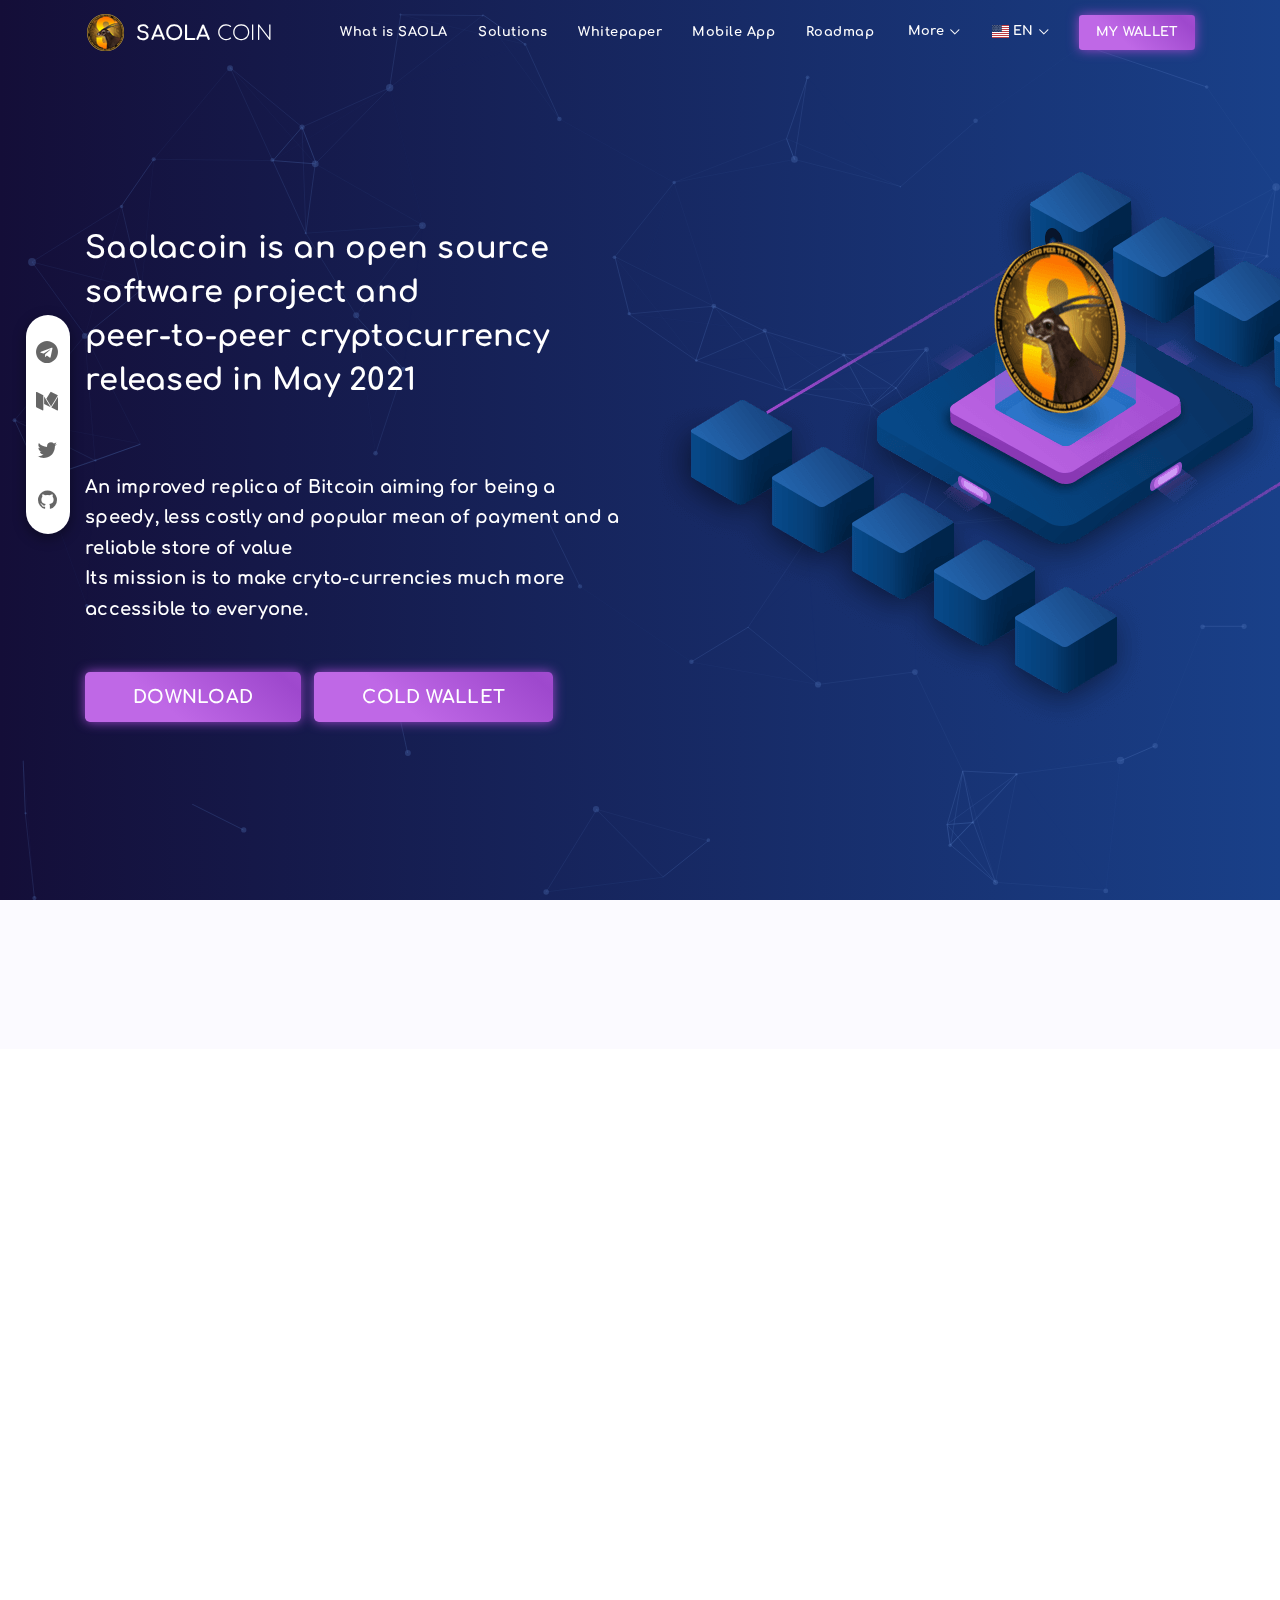
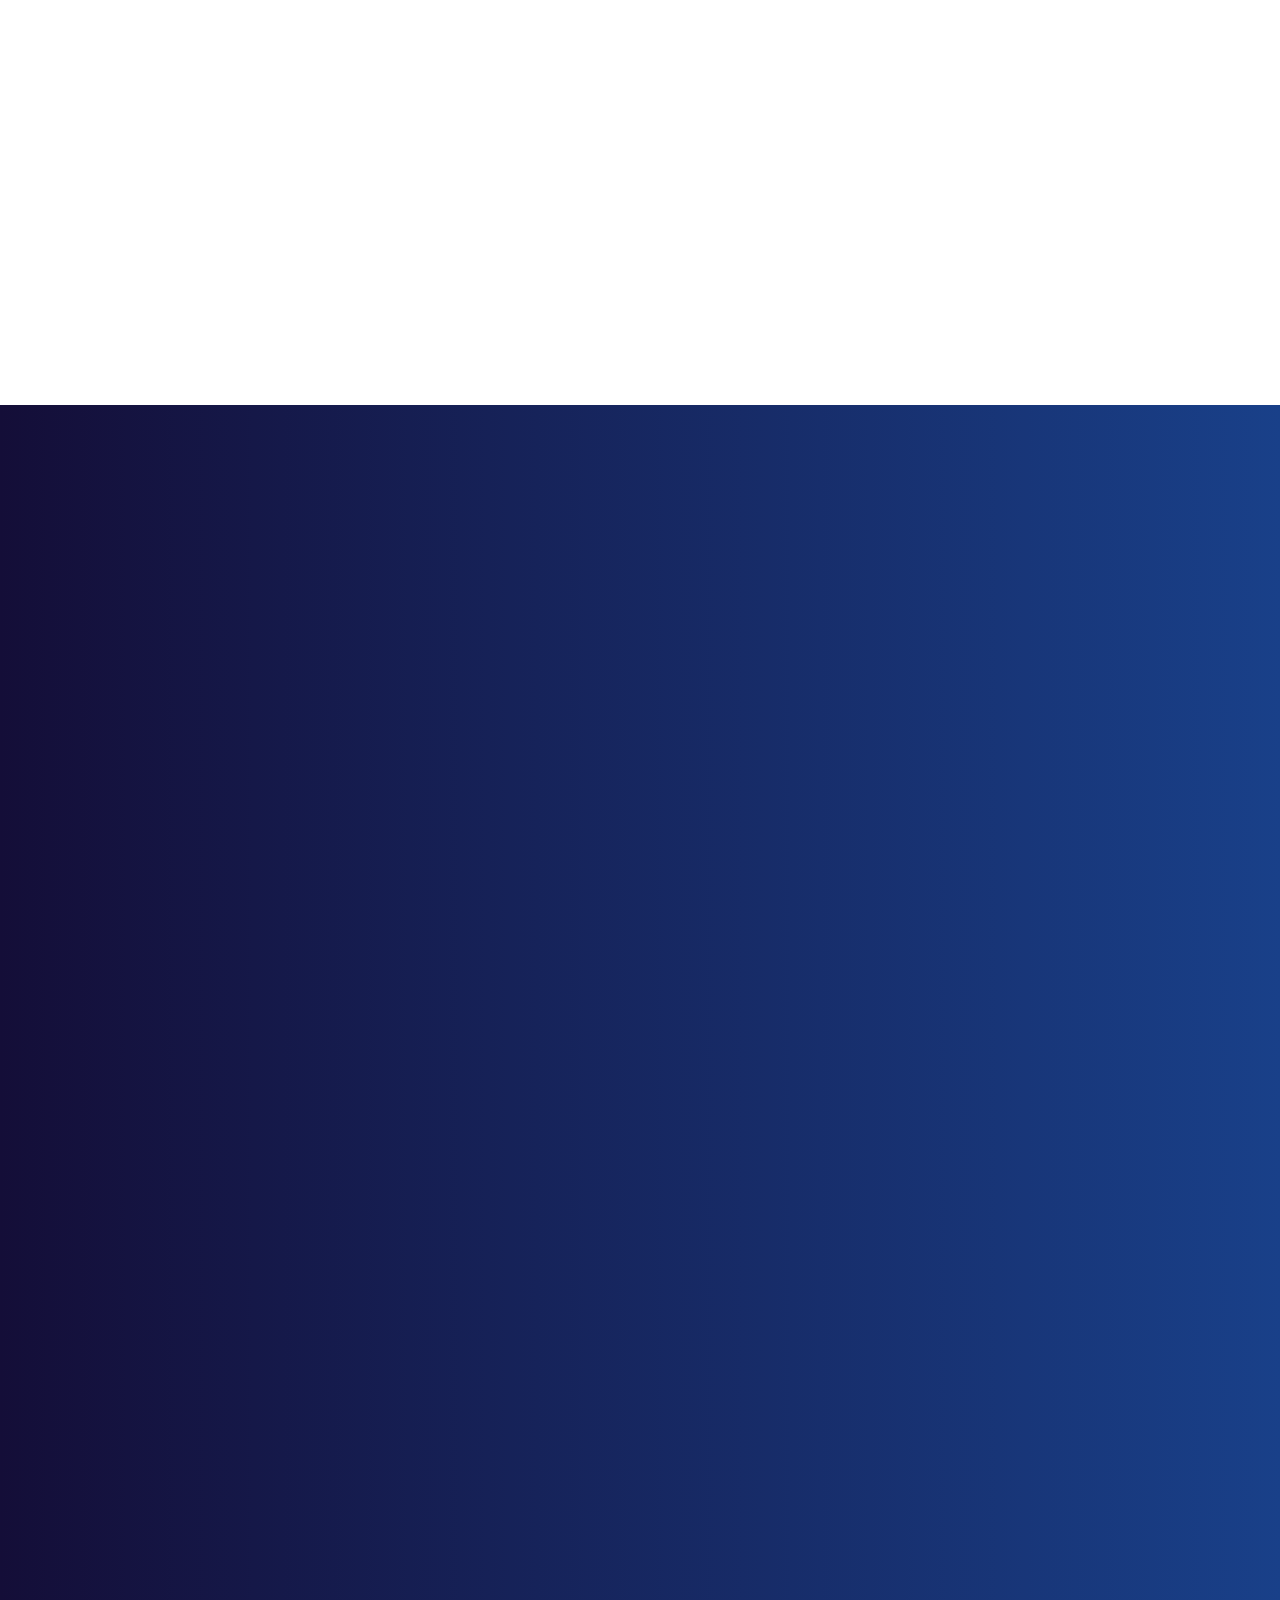
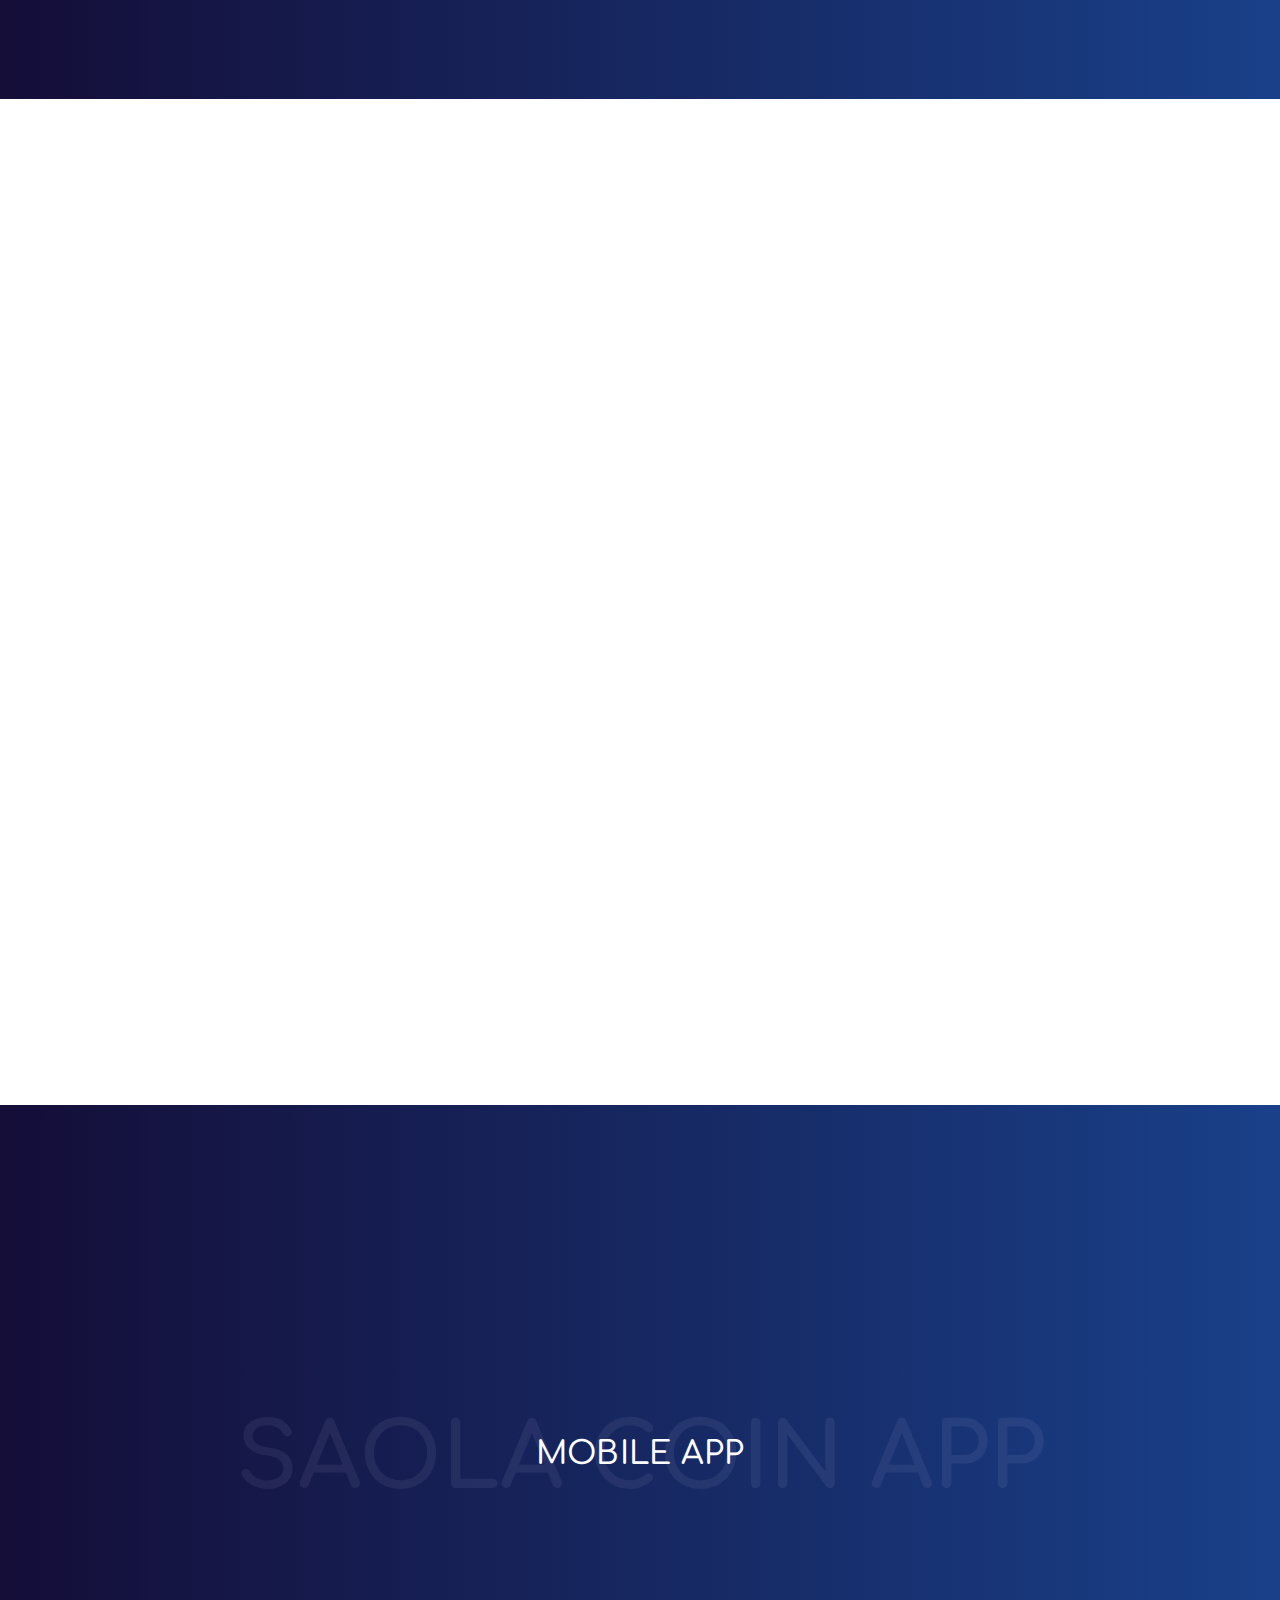
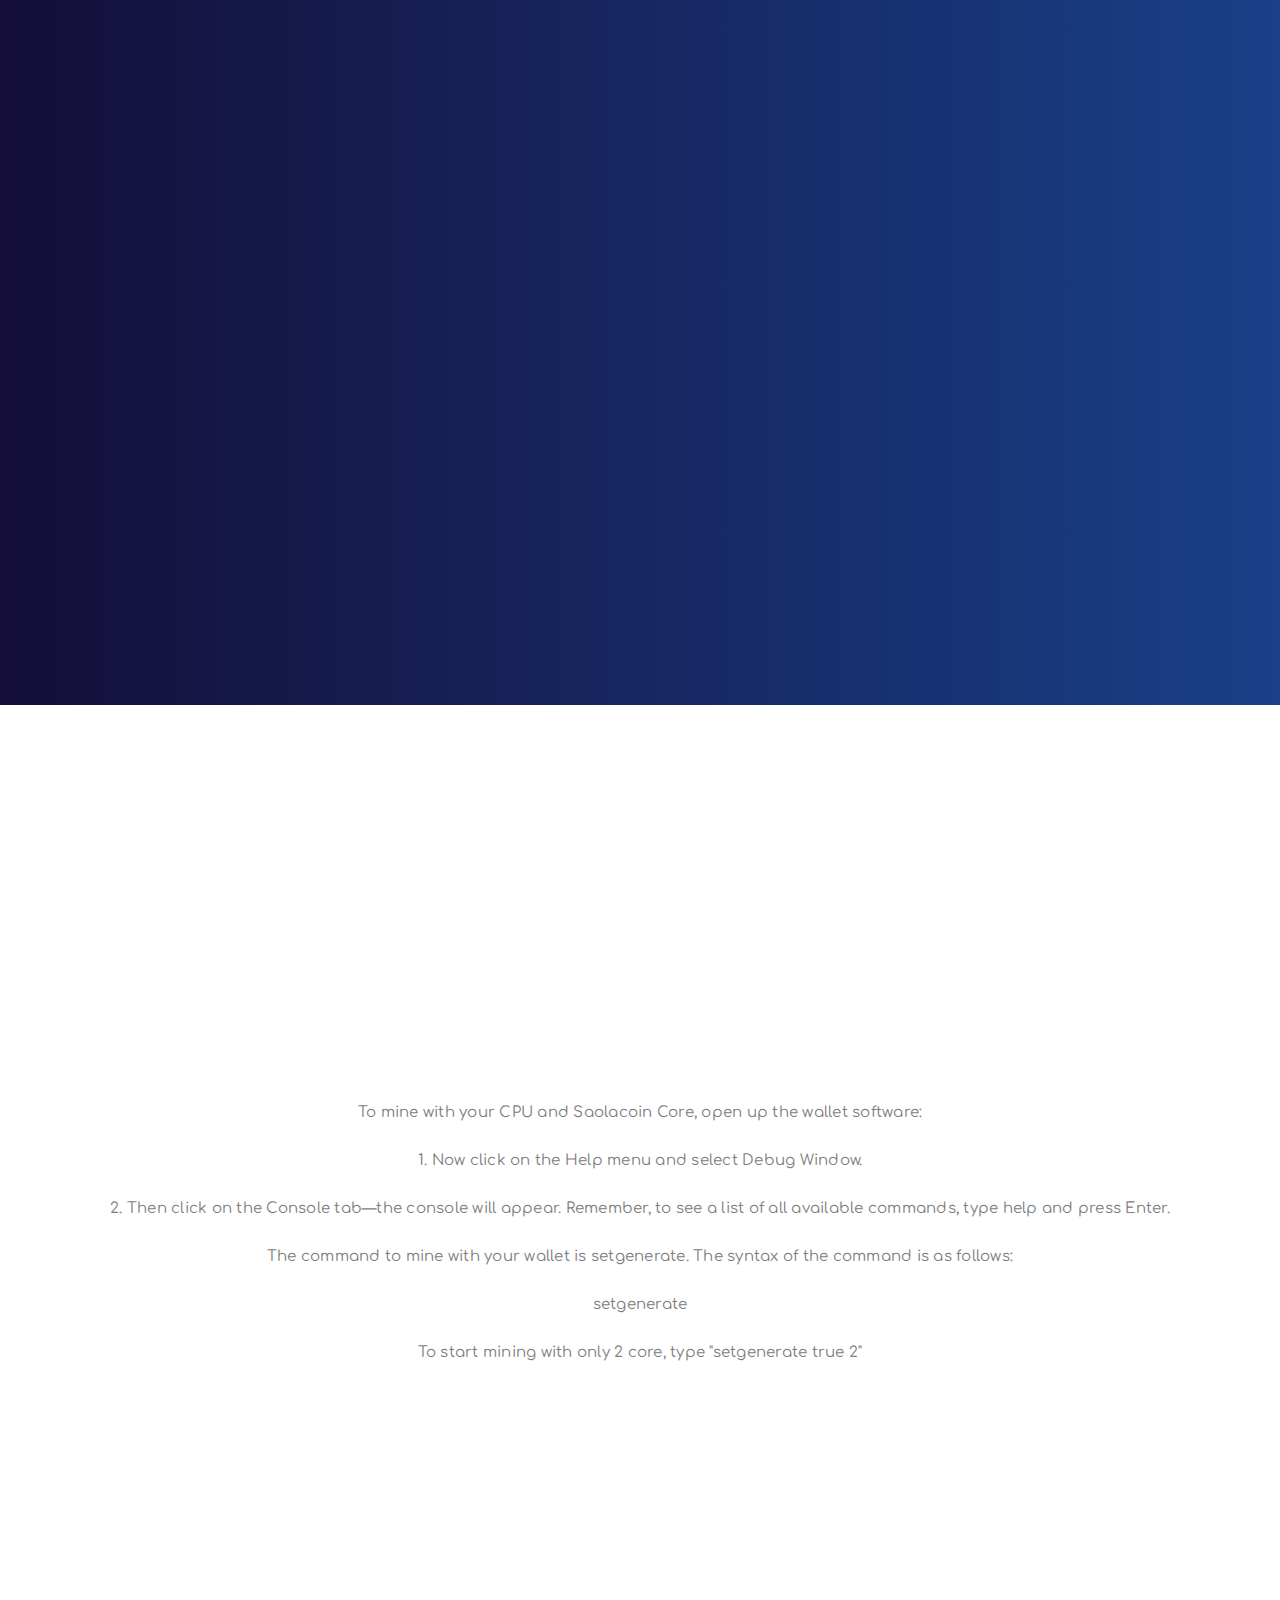
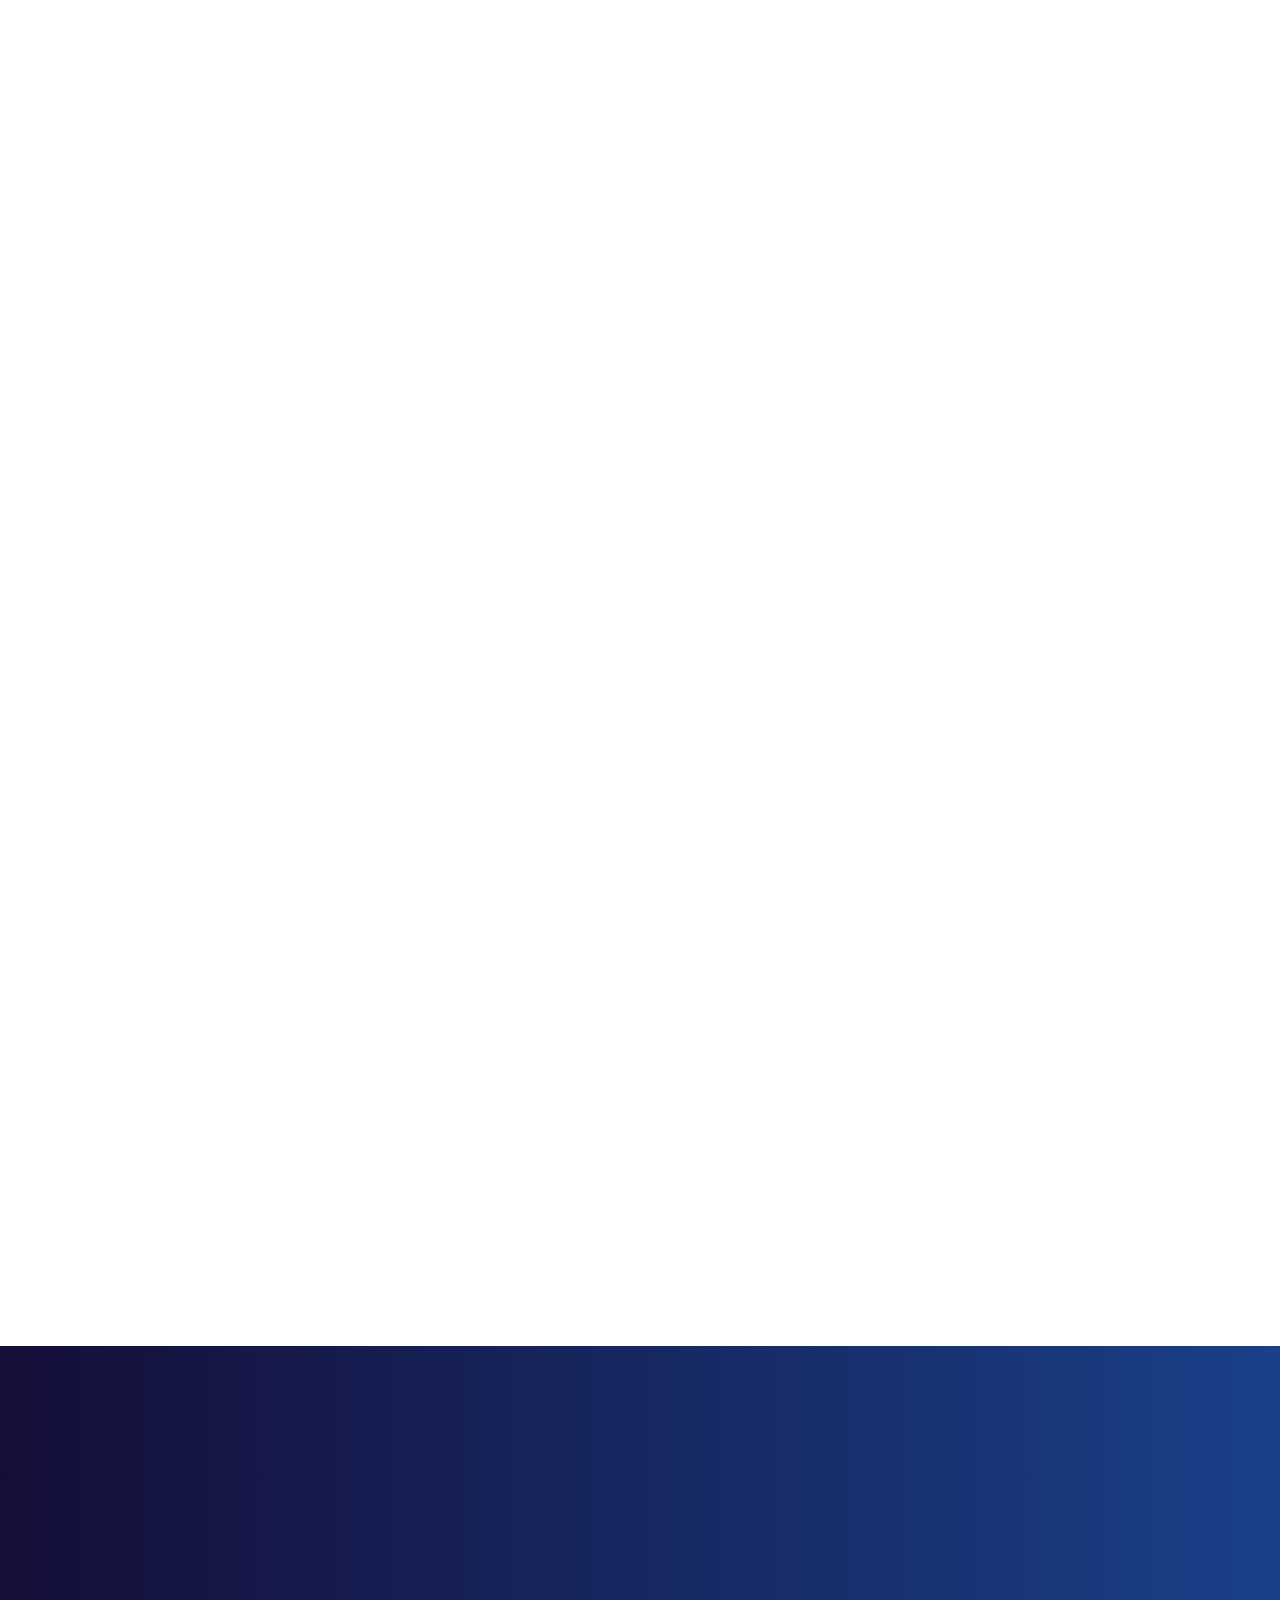
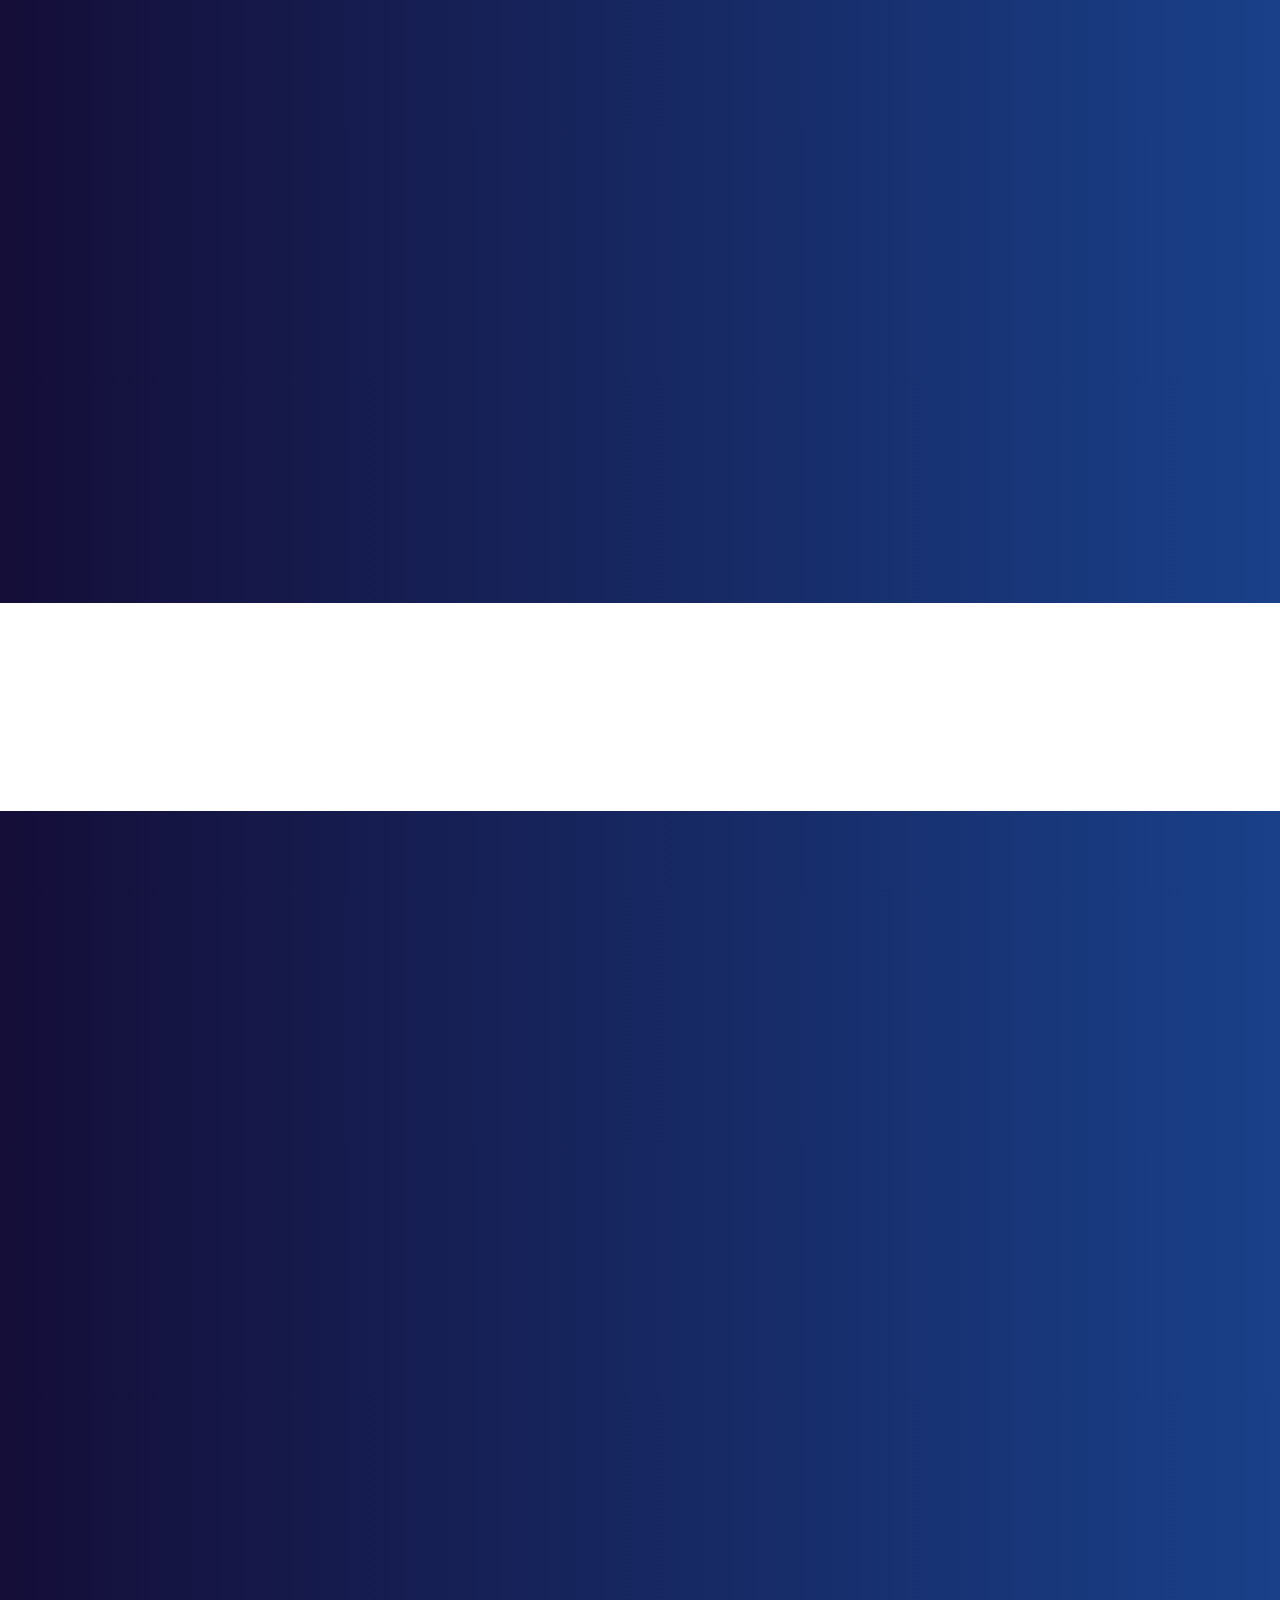
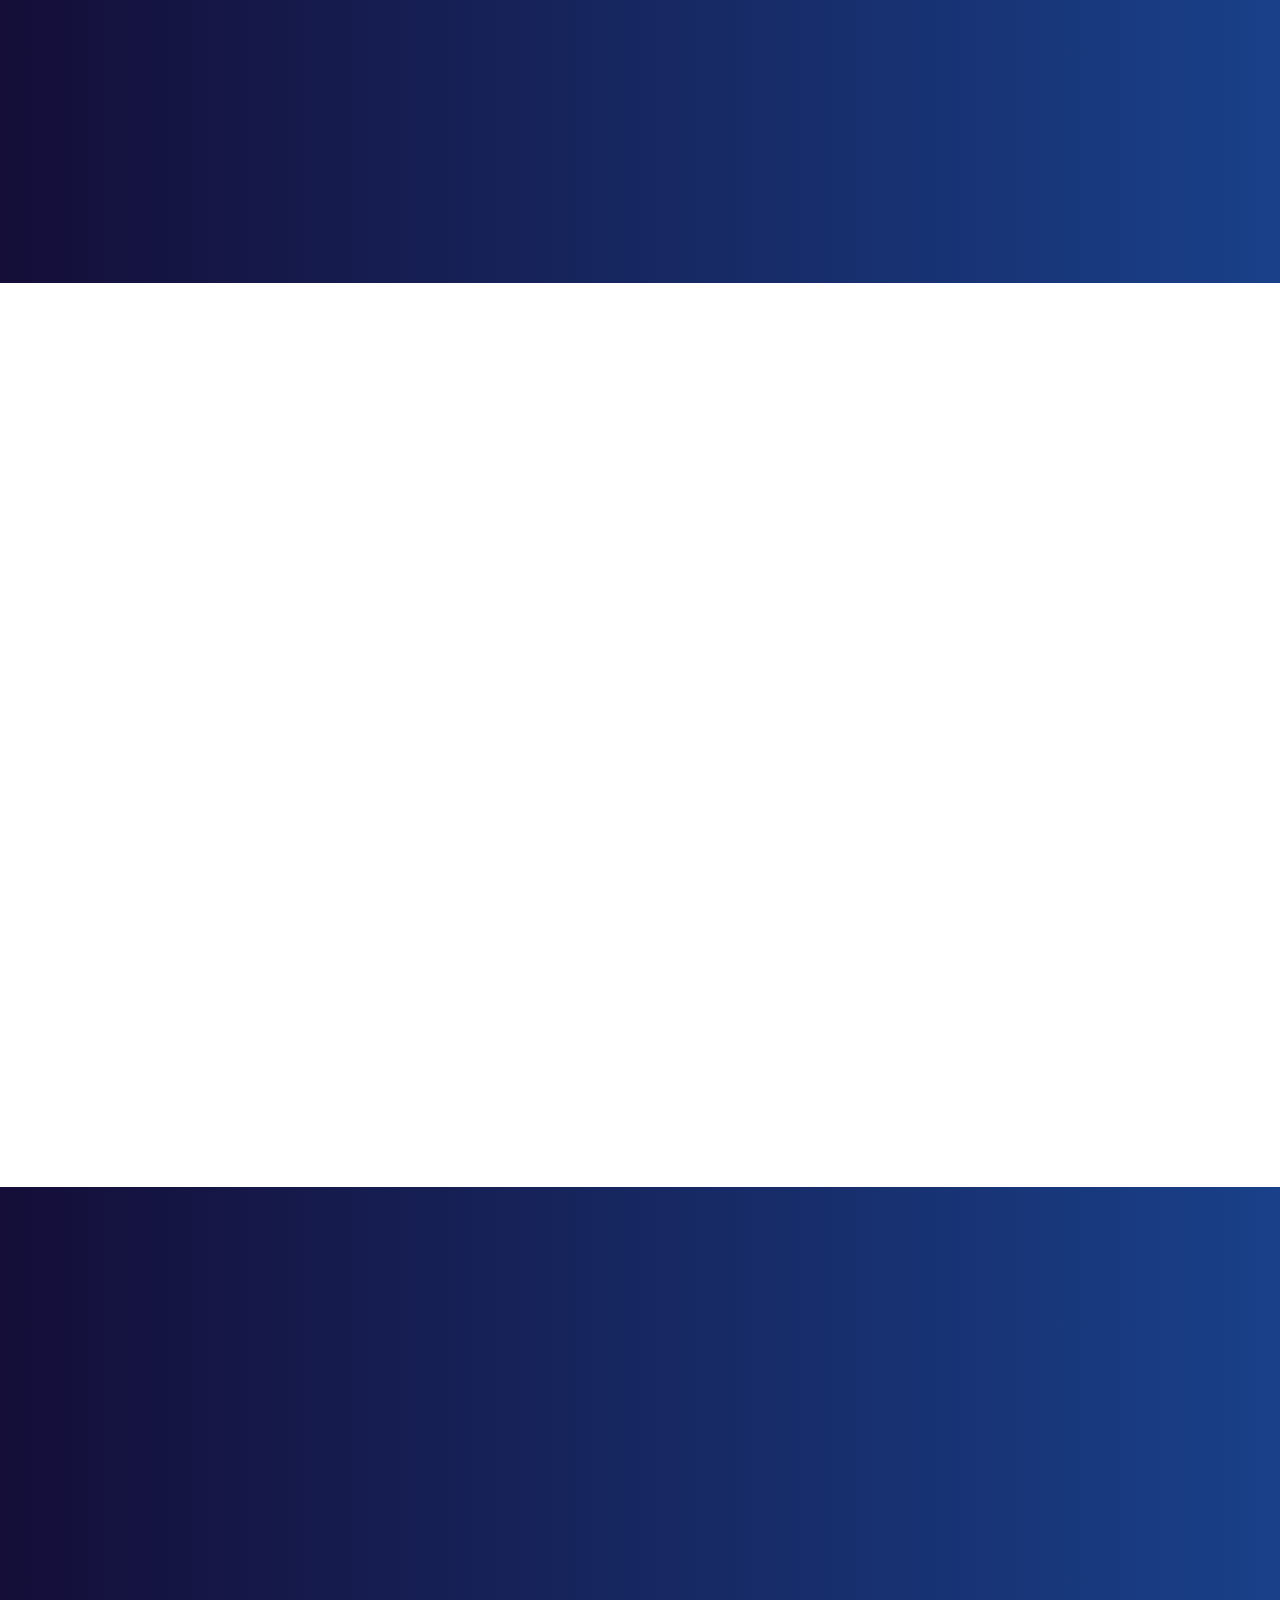
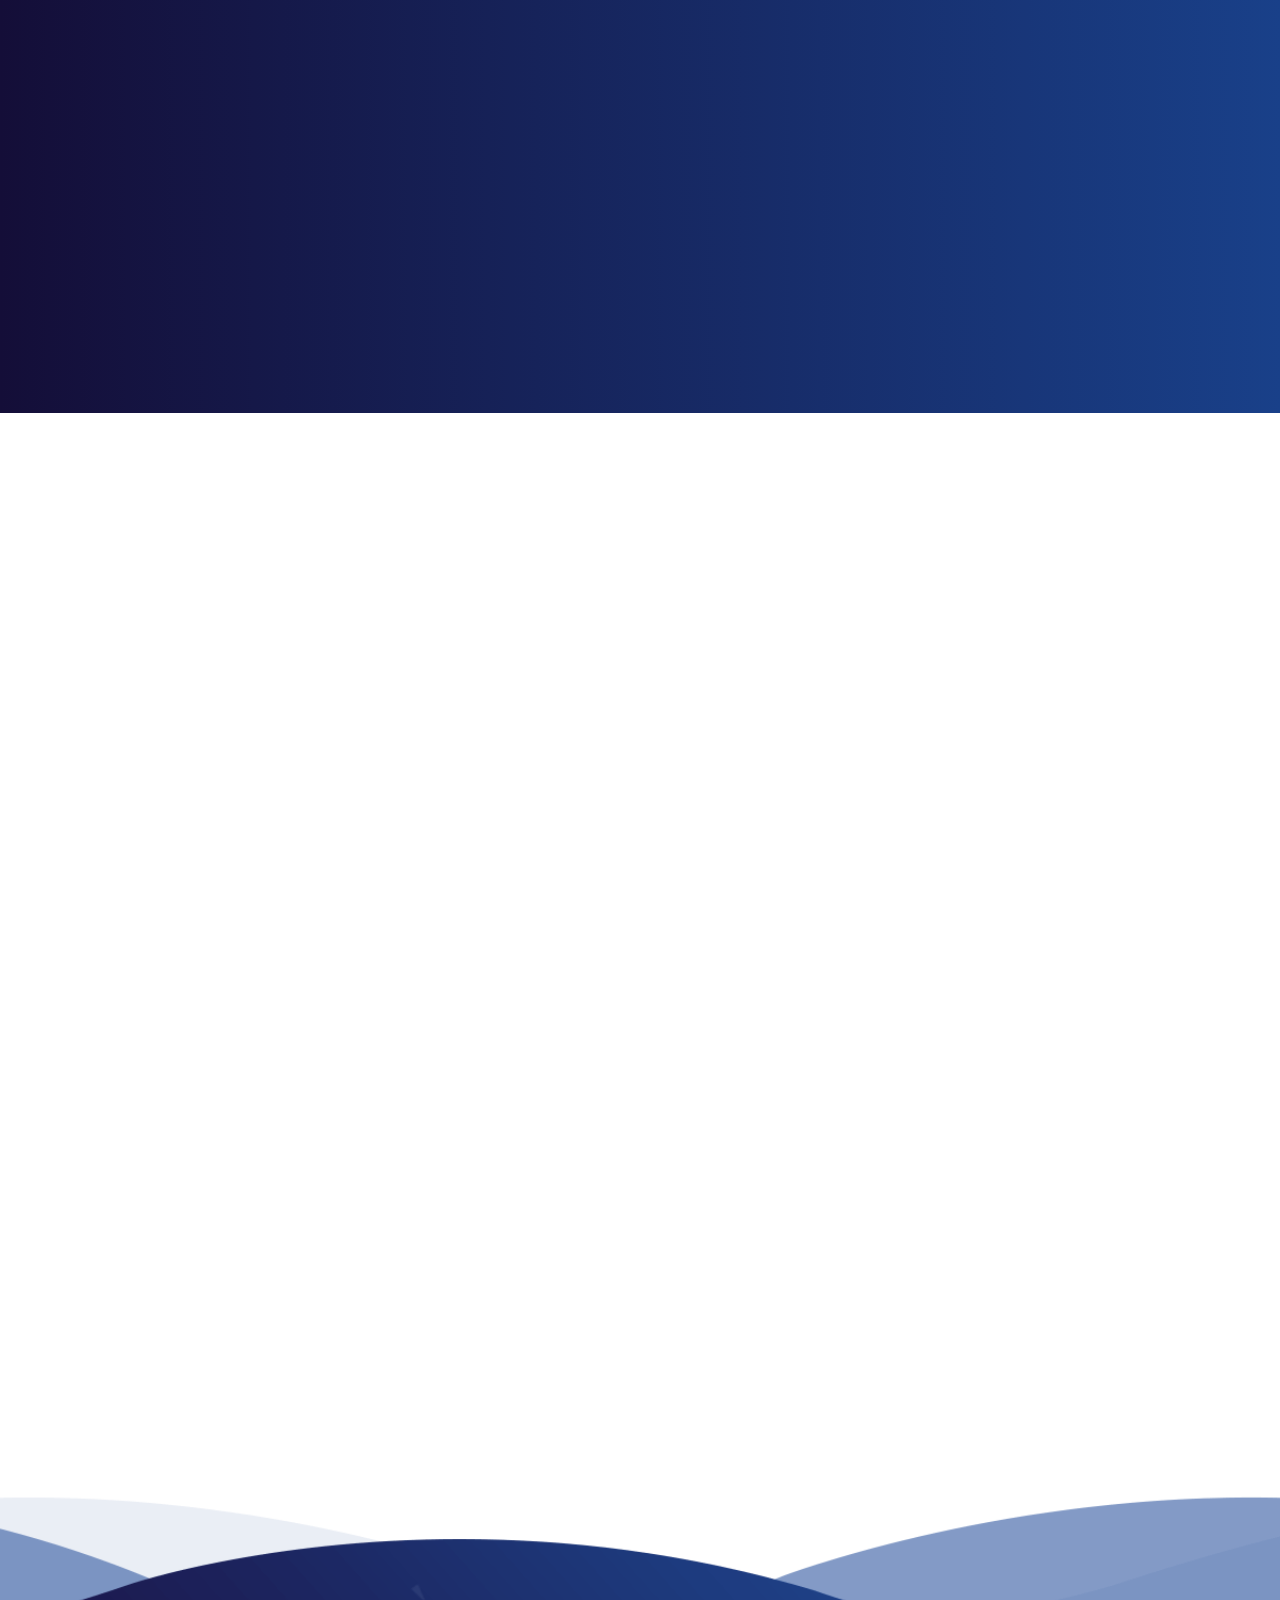
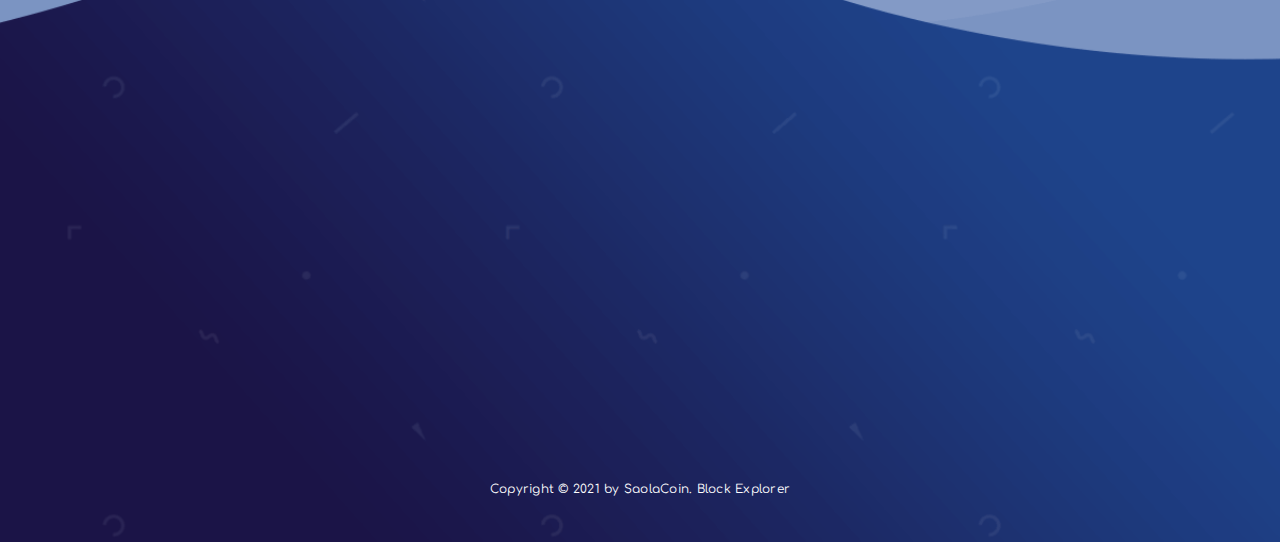
==== commit e9066f40: "Update index.html" ====
--- a/index.html
+++ b/index.html
@@ -490,13 +490,13 @@
                 </div>
                 
                 <p class="content-desc animated" data-animation="fadeInUpShorter" data-animation-delay="0.4s">Saolacoin is an open source software project released under the MIT/X11 license which gives you the power to run, modify, and copy the software and to distribute, at your option, modified copies of the software. The software is released in a transparent process that allows for independent verification of binaries and their corresponding source code.<br class="d-none d-xl-block">
-The Saolacoin Core wallet has built-in capabilities for mining; therefore, it is really easy to use the wallet to mine on your machine. The wallet will use your CPU to mine. As you might recall, mining is basically hashing of a candidate block over and over again until the result is smaller than the current difficulty threshold.<br>
-To mine with your CPU and Saolacoin Core, open up the wallet software:<br>
-    1. Now click on the Help menu and select Debug Window.<br>
-    2. Then click on the Console tab—the console will appear. Remember, to see a list of all available commands, type help and press Enter.<br>
-The command to mine with your wallet is setgenerate. The syntax of the command is as follows:<br>
-setgenerate <true|false> <number of cores to be used><br>
-To start mining with only 2 core, type "setgenerate true 2"</p>
+The Saolacoin Core wallet has built-in capabilities for mining; therefore, it is really easy to use the wallet to mine on your machine. The wallet will use your CPU to mine. As you might recall, mining is basically hashing of a candidate block over and over again until the result is smaller than the current difficulty threshold.</p>
+<p>To mine with your CPU and Saolacoin Core, open up the wallet software:</p>
+<p>    1. Now click on the Help menu and select Debug Window.</p>
+<p>    2. Then click on the Console tab—the console will appear. Remember, to see a list of all available commands, type help and press Enter.</p>
+<p>The command to mine with your wallet is setgenerate. The syntax of the command is as follows:</p>
+<p>setgenerate <true|false> <number of cores to be used></p>
+<p>To start mining with only 2 core, type "setgenerate true 2"</p>
             </div>
             <div class="row">
                 <div class="col-lg-5 col-md-12">
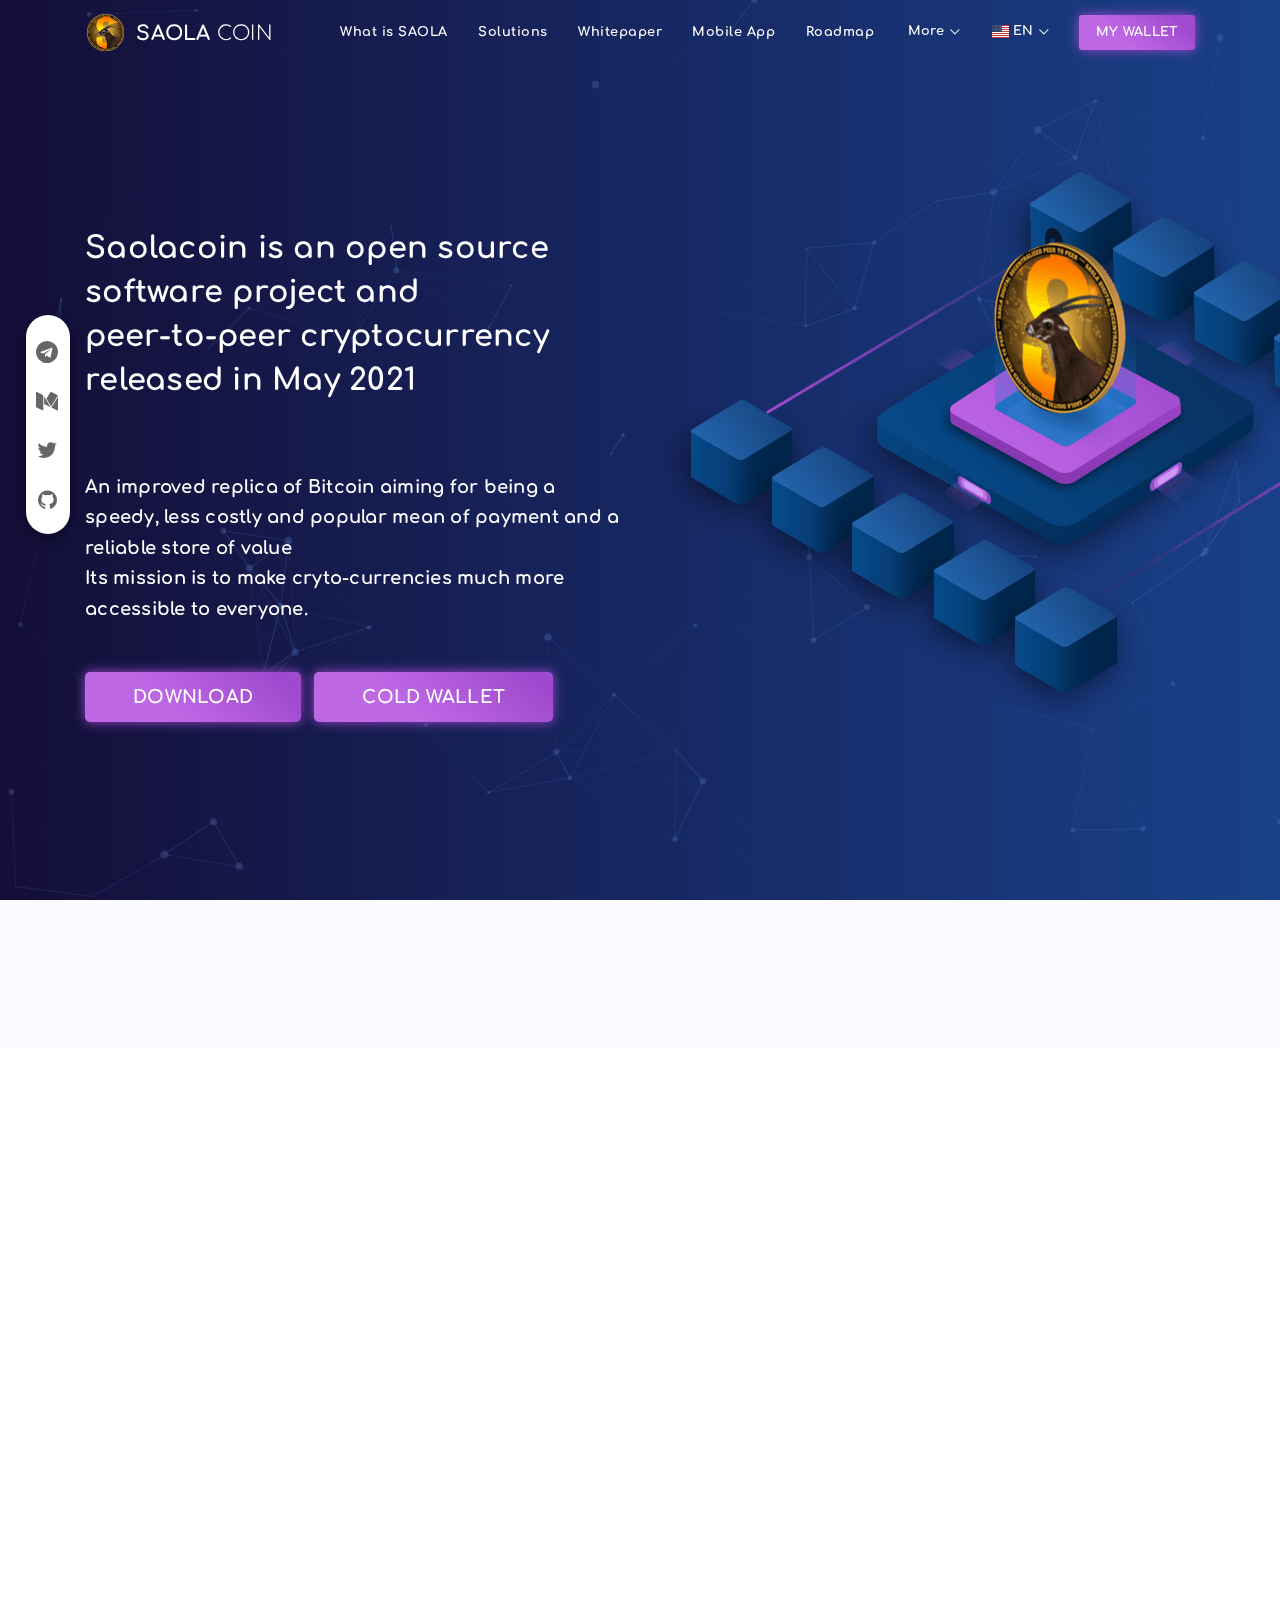
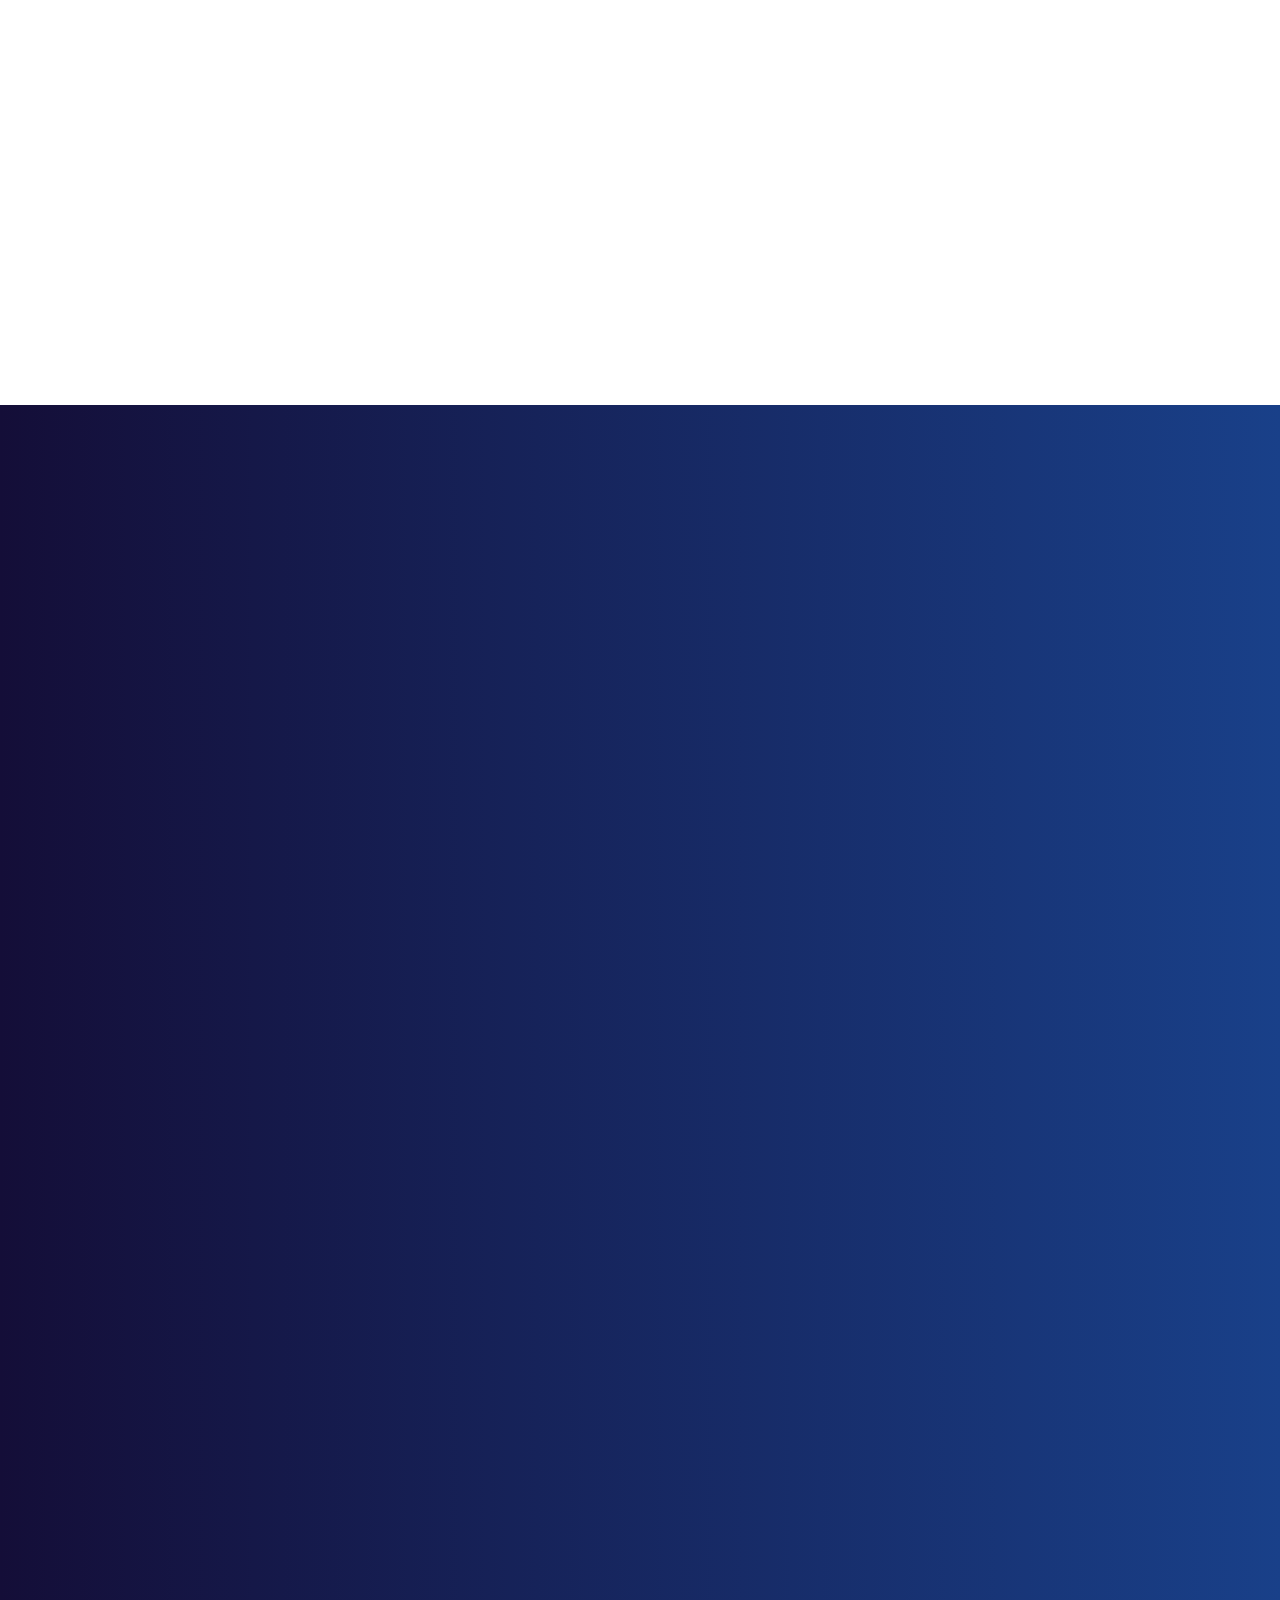
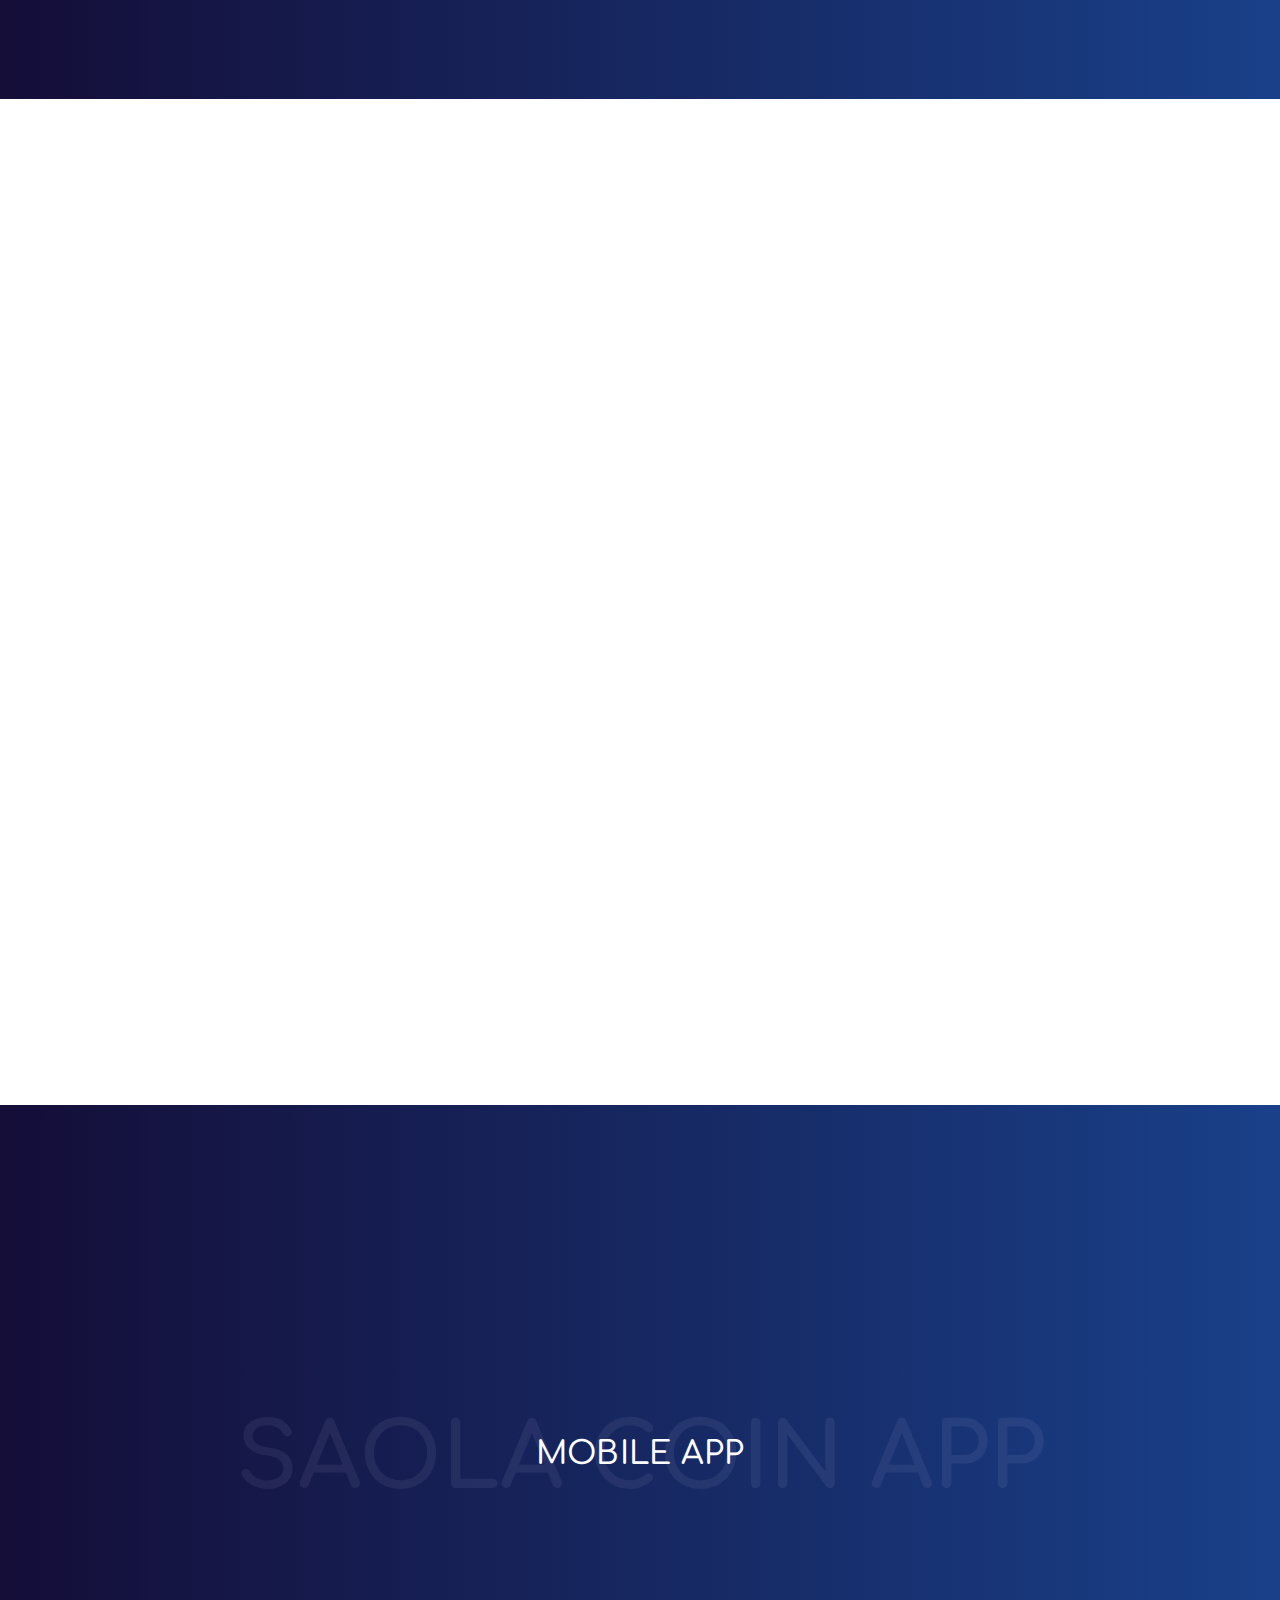
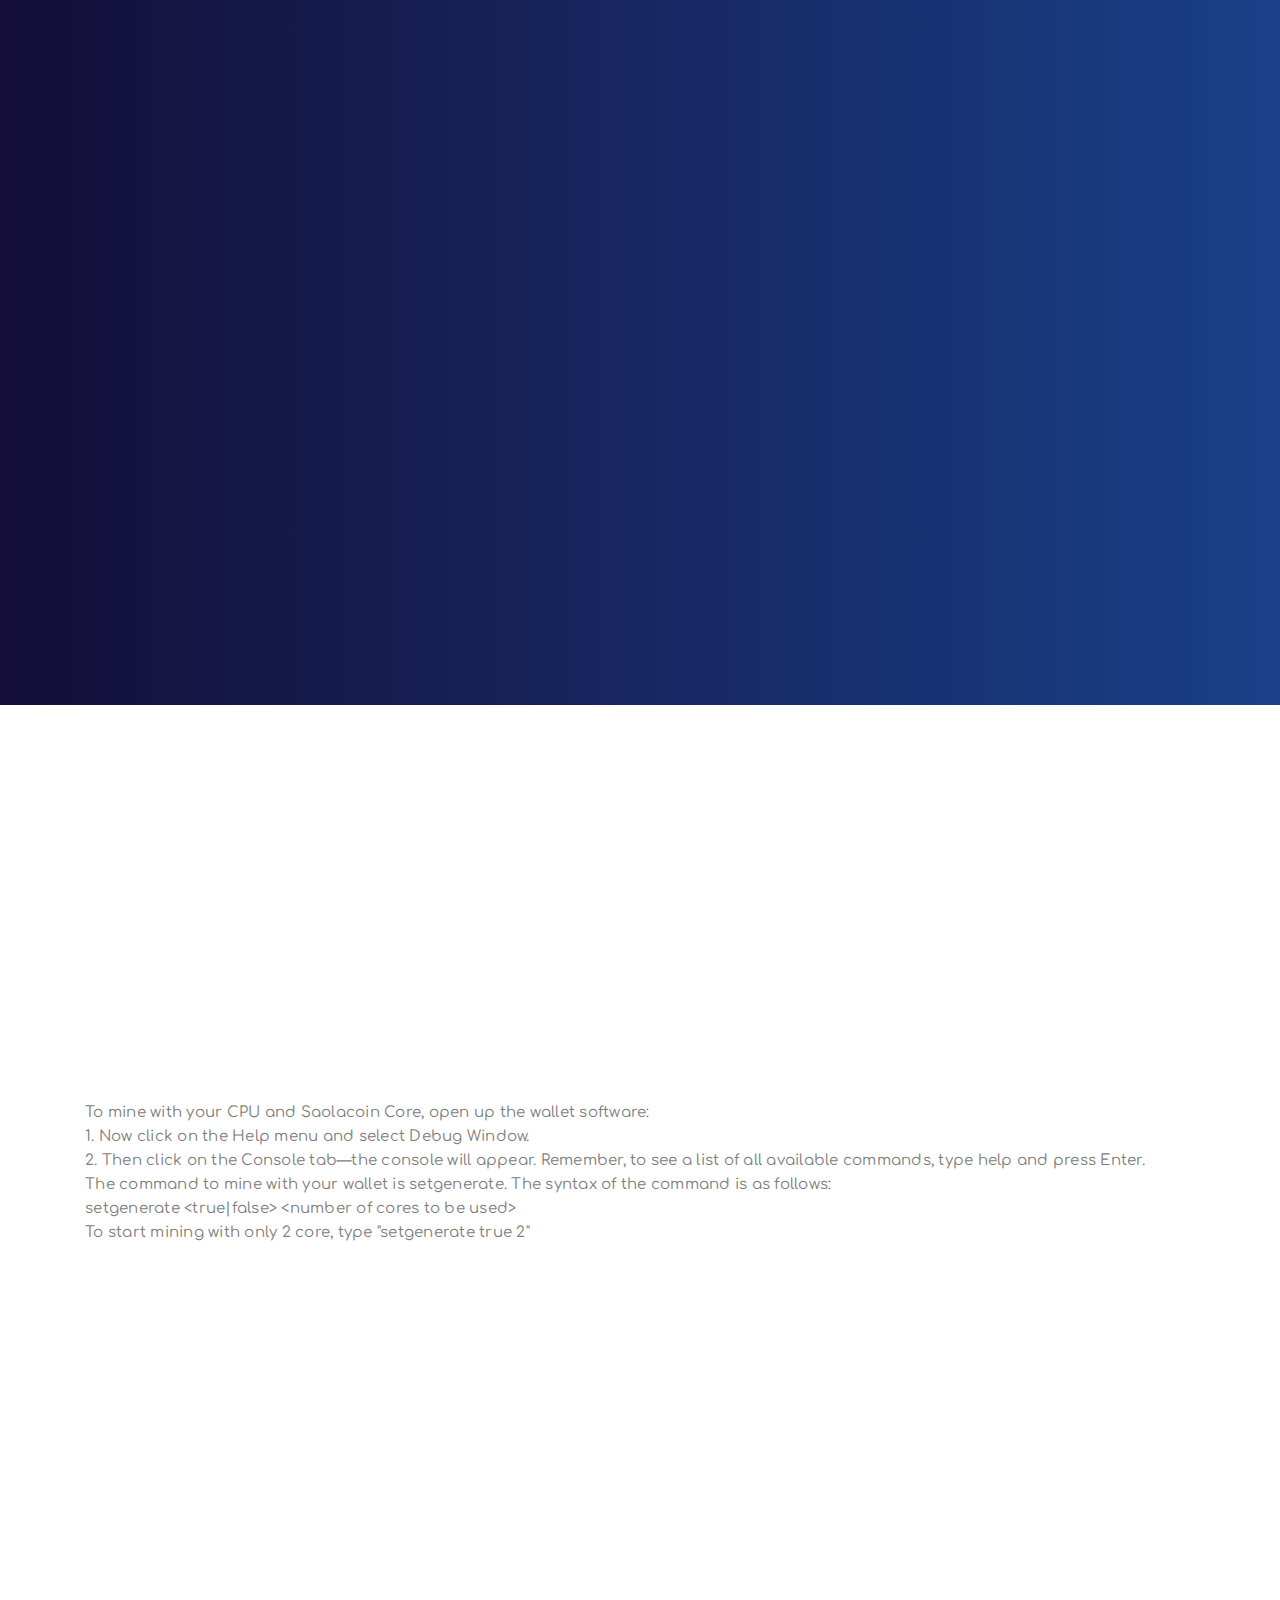
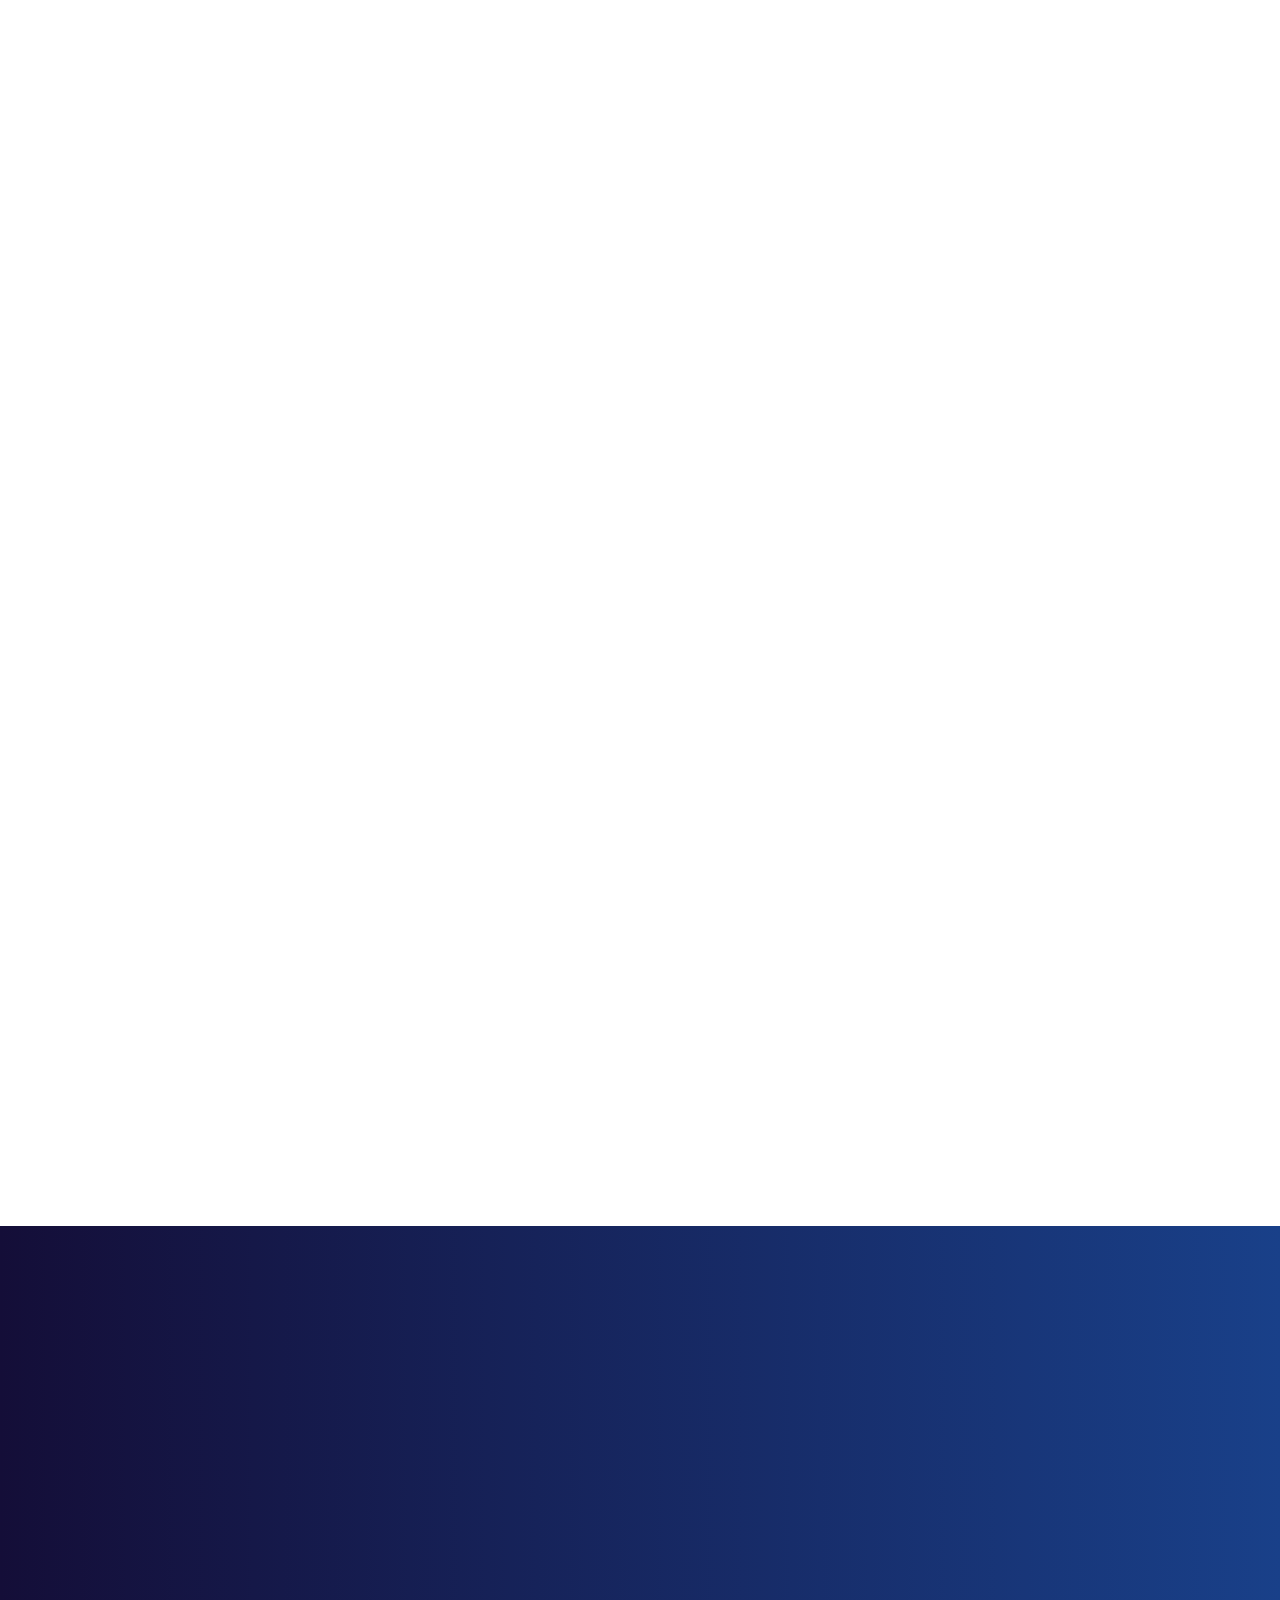
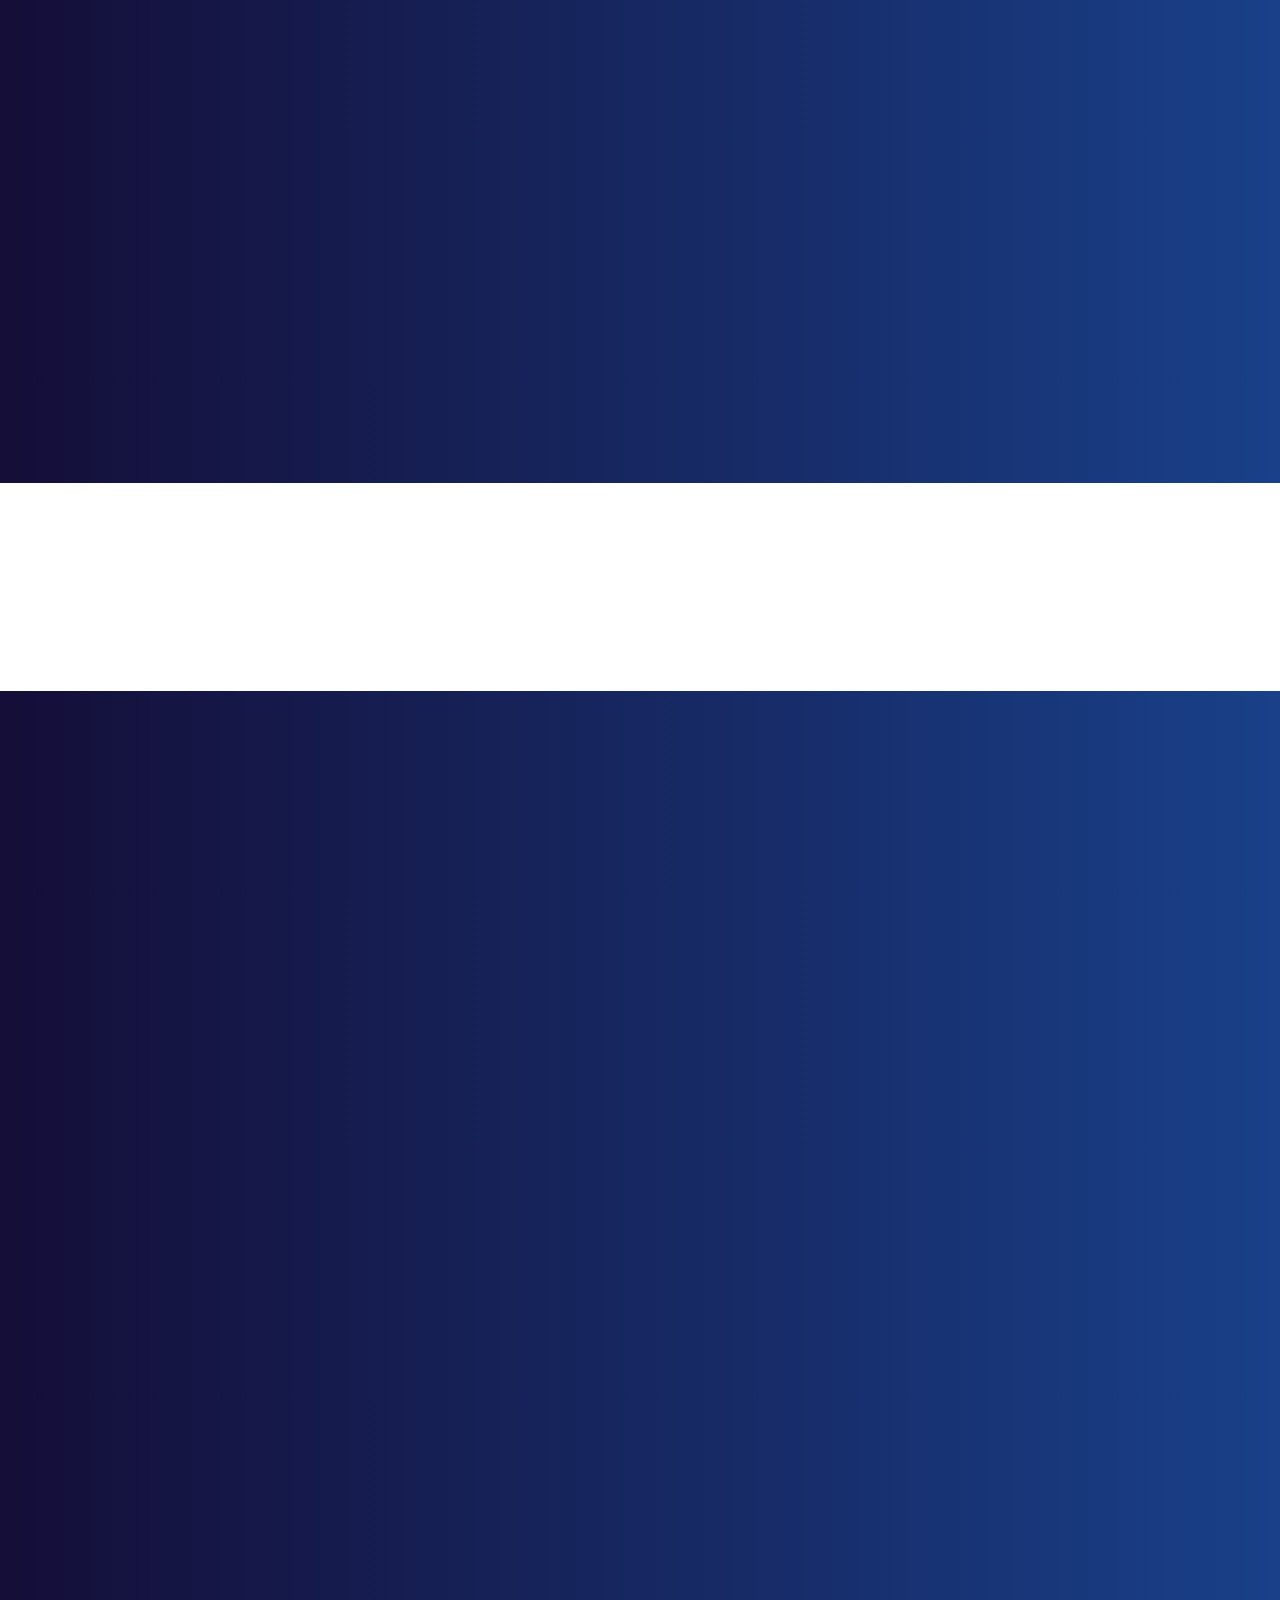
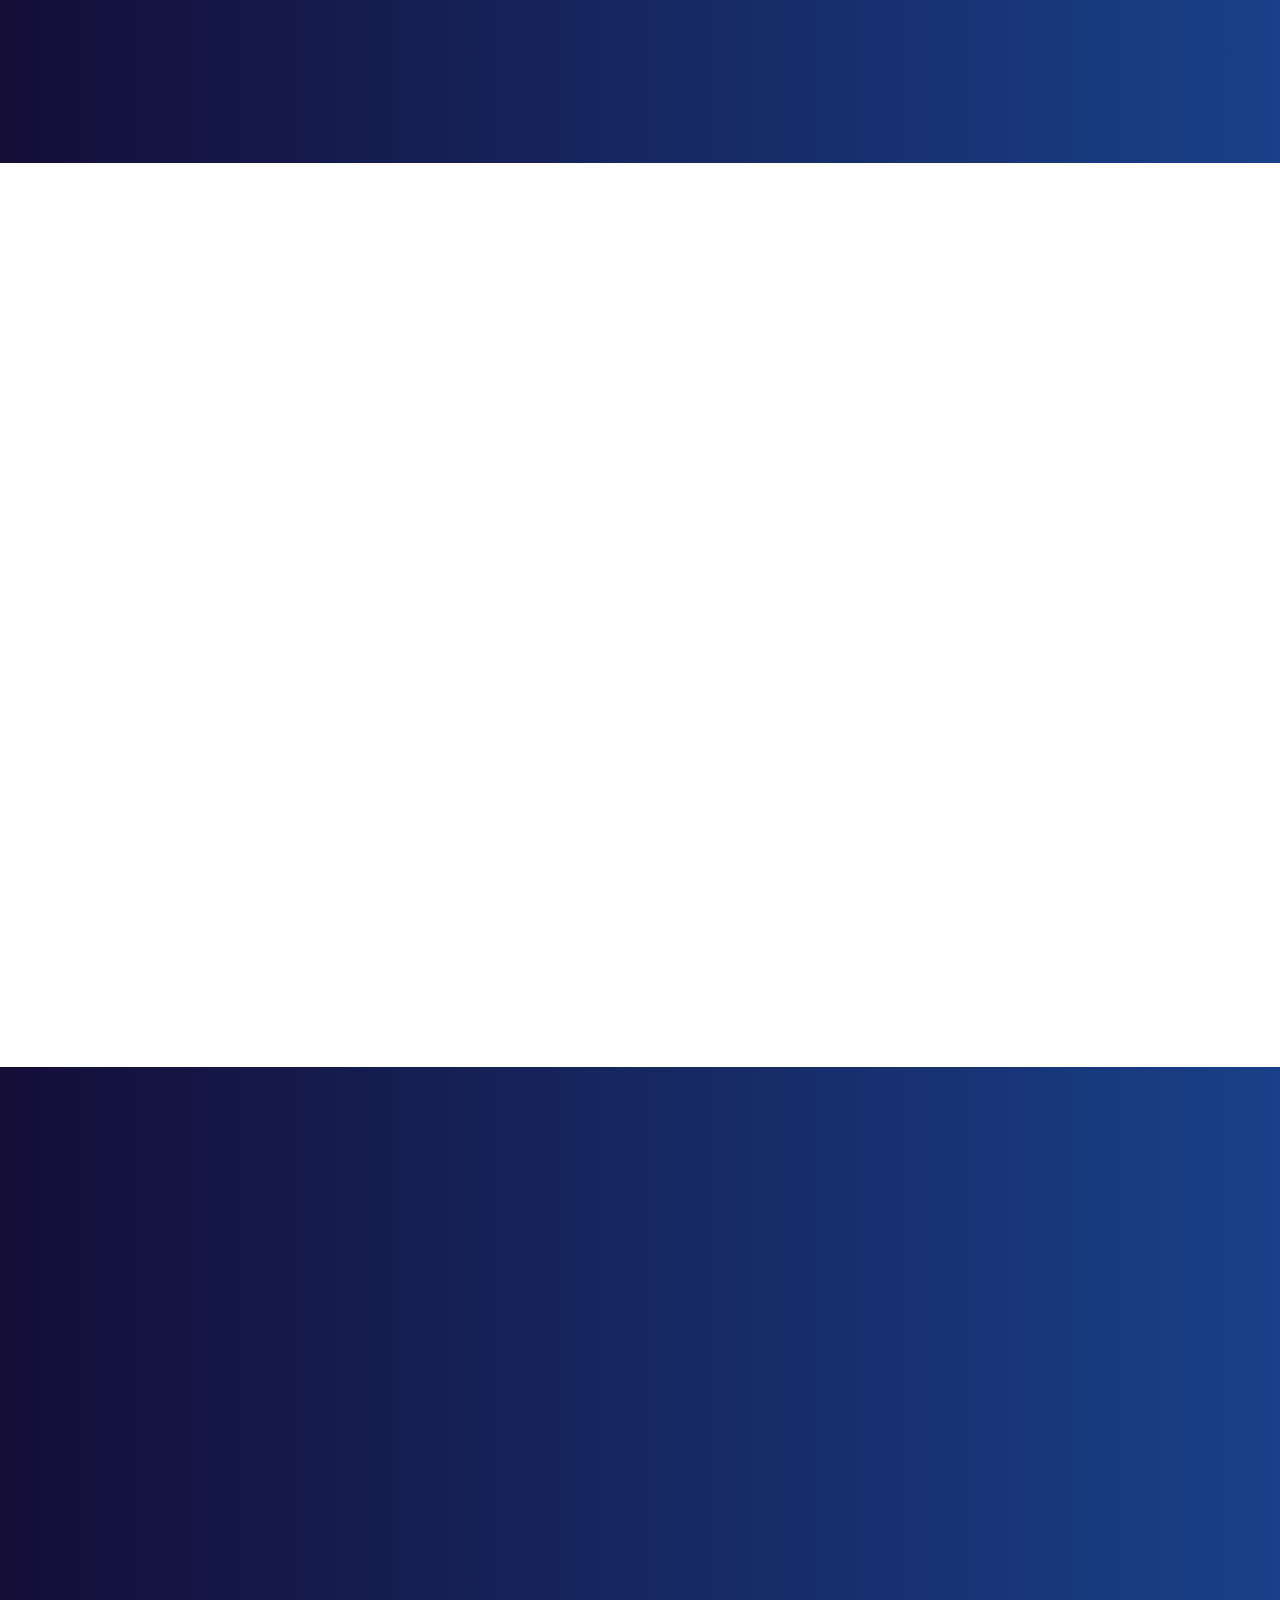
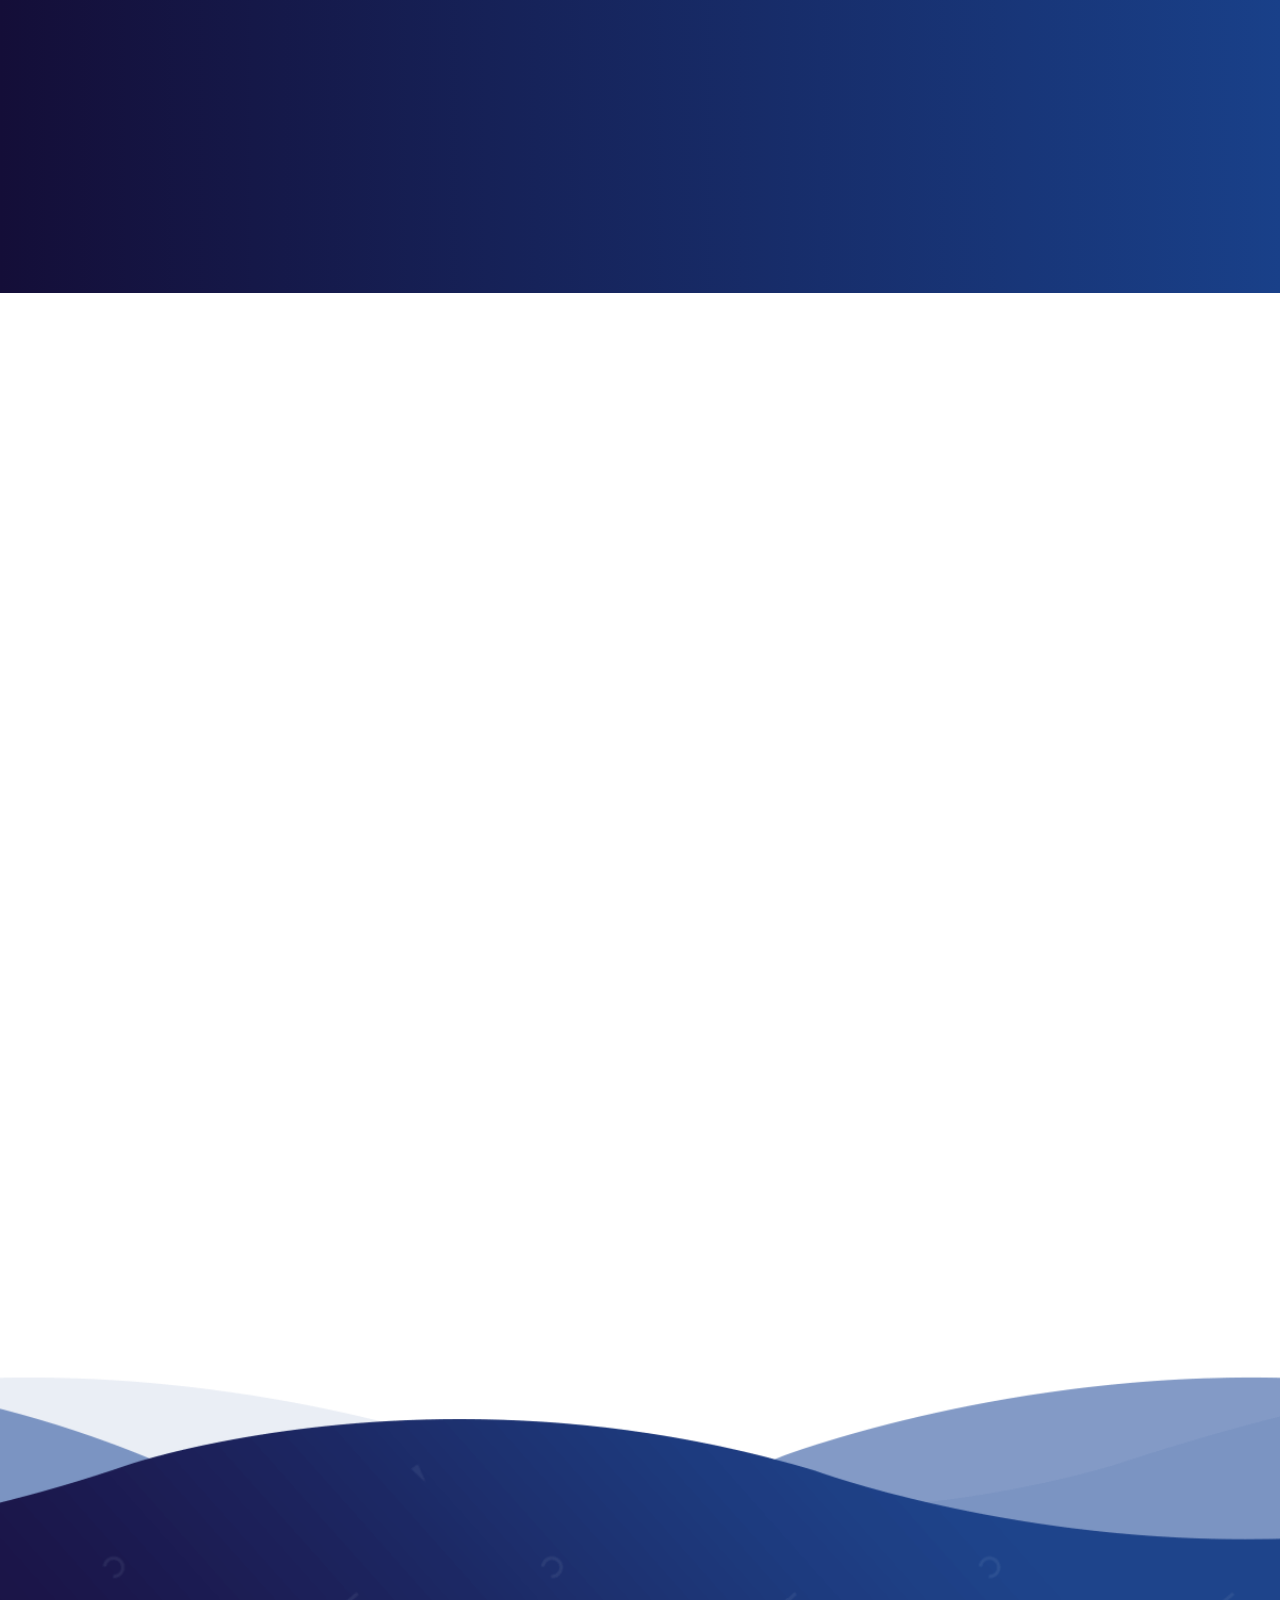
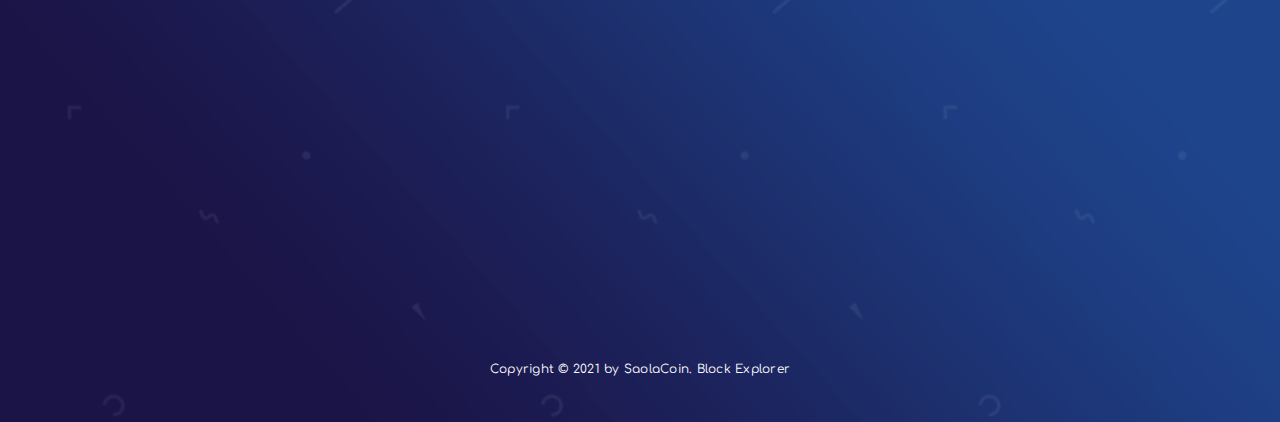
==== commit ebc9364f: "Update index.html" ====
--- a/index.html
+++ b/index.html
@@ -491,12 +491,12 @@
                 
                 <p class="content-desc animated" data-animation="fadeInUpShorter" data-animation-delay="0.4s">Saolacoin is an open source software project released under the MIT/X11 license which gives you the power to run, modify, and copy the software and to distribute, at your option, modified copies of the software. The software is released in a transparent process that allows for independent verification of binaries and their corresponding source code.<br class="d-none d-xl-block">
 The Saolacoin Core wallet has built-in capabilities for mining; therefore, it is really easy to use the wallet to mine on your machine. The wallet will use your CPU to mine. As you might recall, mining is basically hashing of a candidate block over and over again until the result is smaller than the current difficulty threshold.</p>
-<p>To mine with your CPU and Saolacoin Core, open up the wallet software:</p>
-<p>    1. Now click on the Help menu and select Debug Window.</p>
-<p>    2. Then click on the Console tab—the console will appear. Remember, to see a list of all available commands, type help and press Enter.</p>
-<p>The command to mine with your wallet is setgenerate. The syntax of the command is as follows:</p>
-<p>setgenerate <true|false> <number of cores to be used></p>
-<p>To start mining with only 2 core, type "setgenerate true 2"</p>
+<p align="left">To mine with your CPU and Saolacoin Core, open up the wallet software:<br>
+    1. Now click on the Help menu and select Debug Window.<br>
+    2. Then click on the Console tab—the console will appear. Remember, to see a list of all available commands, type help and press Enter.<br>
+The command to mine with your wallet is setgenerate. The syntax of the command is as follows:<br>
+setgenerate &lt;true|false&gt; &lt;number of cores to be used&gt;<br>
+To start mining with only 2 core, type "setgenerate true 2"</p>
             </div>
             <div class="row">
                 <div class="col-lg-5 col-md-12">
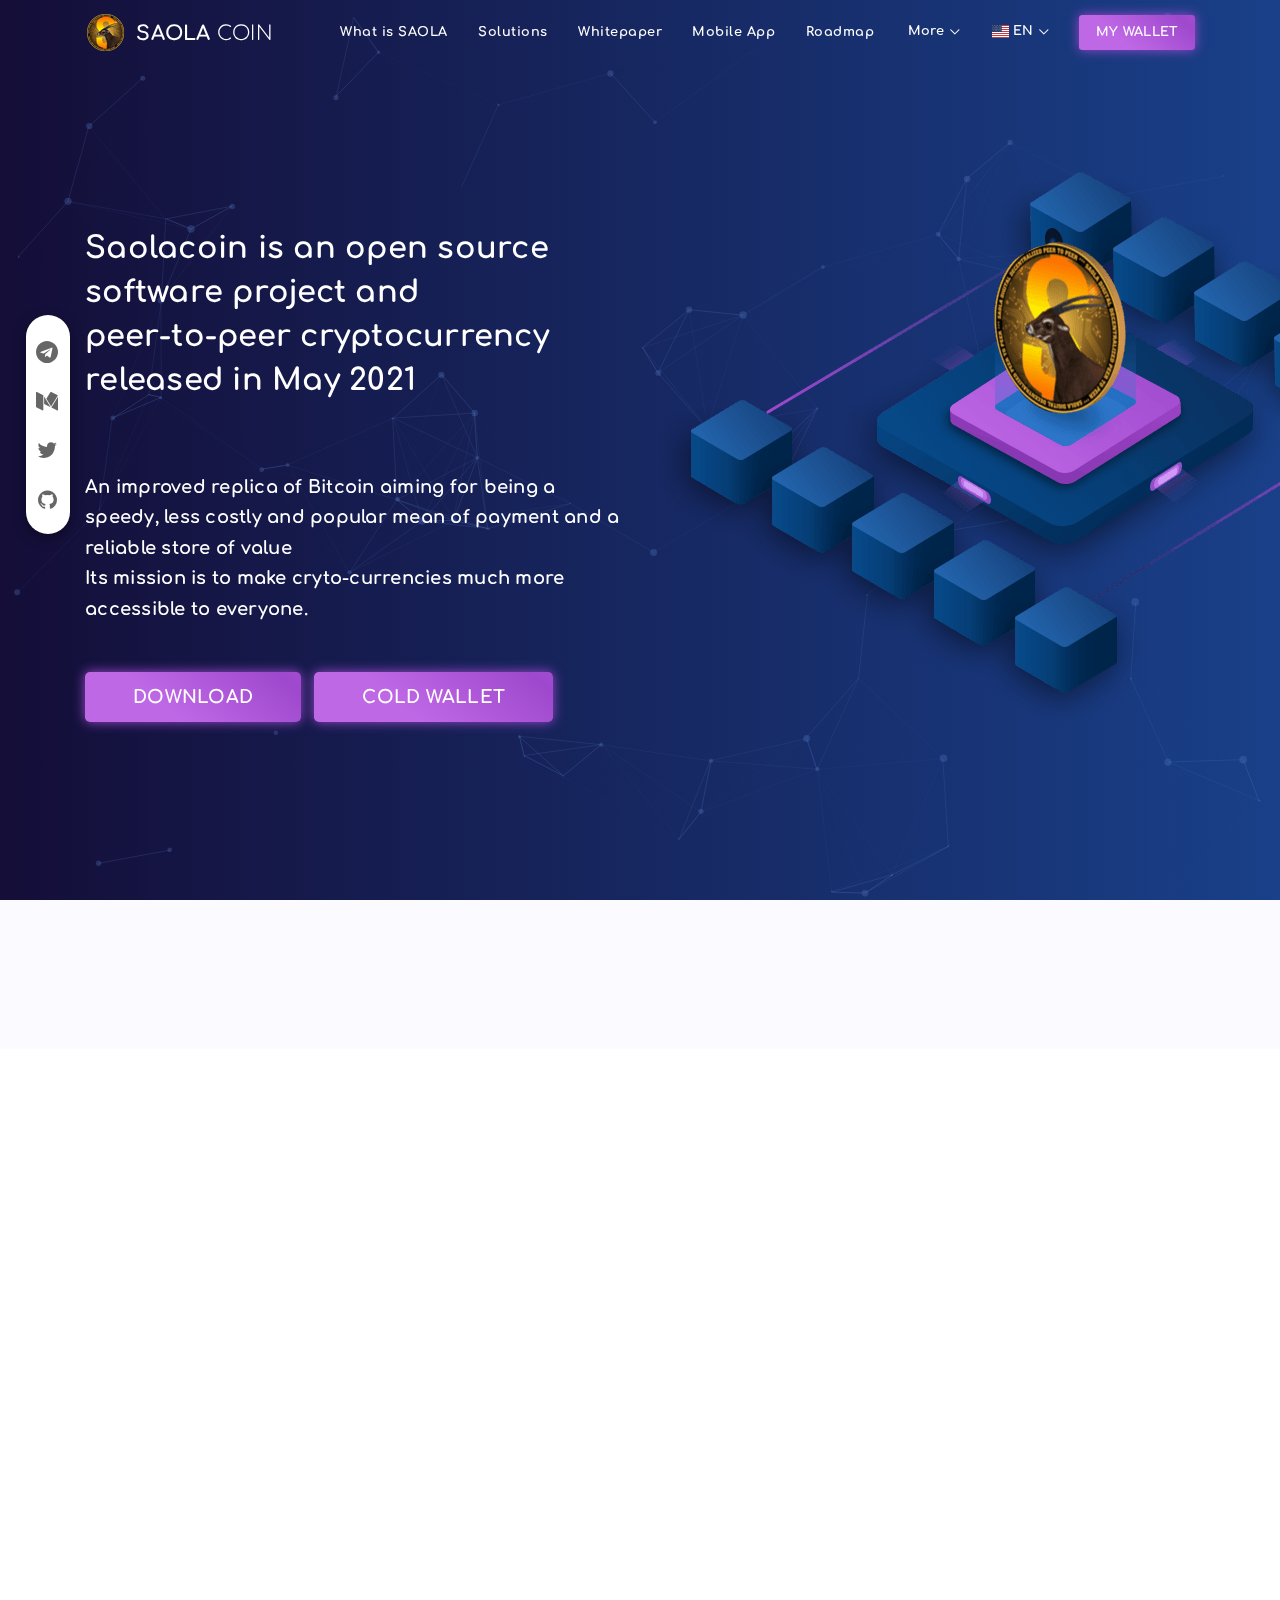
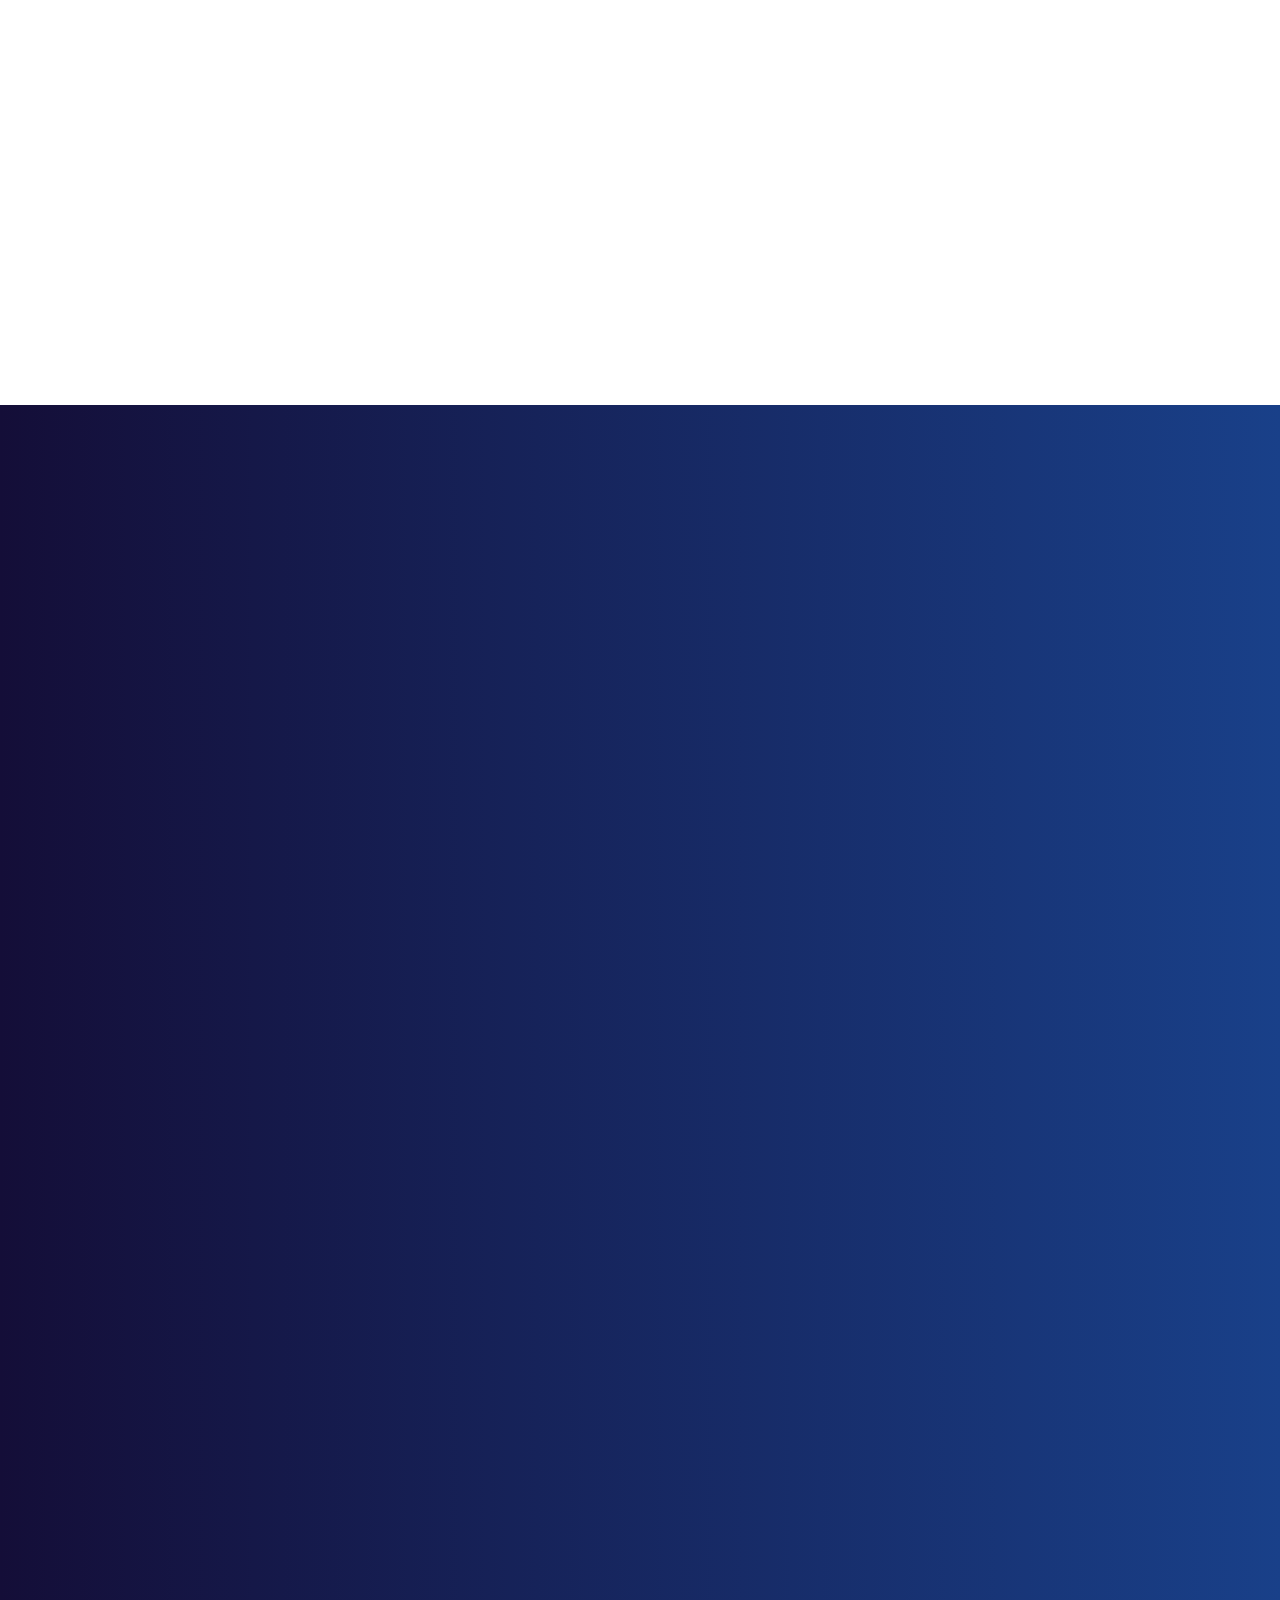
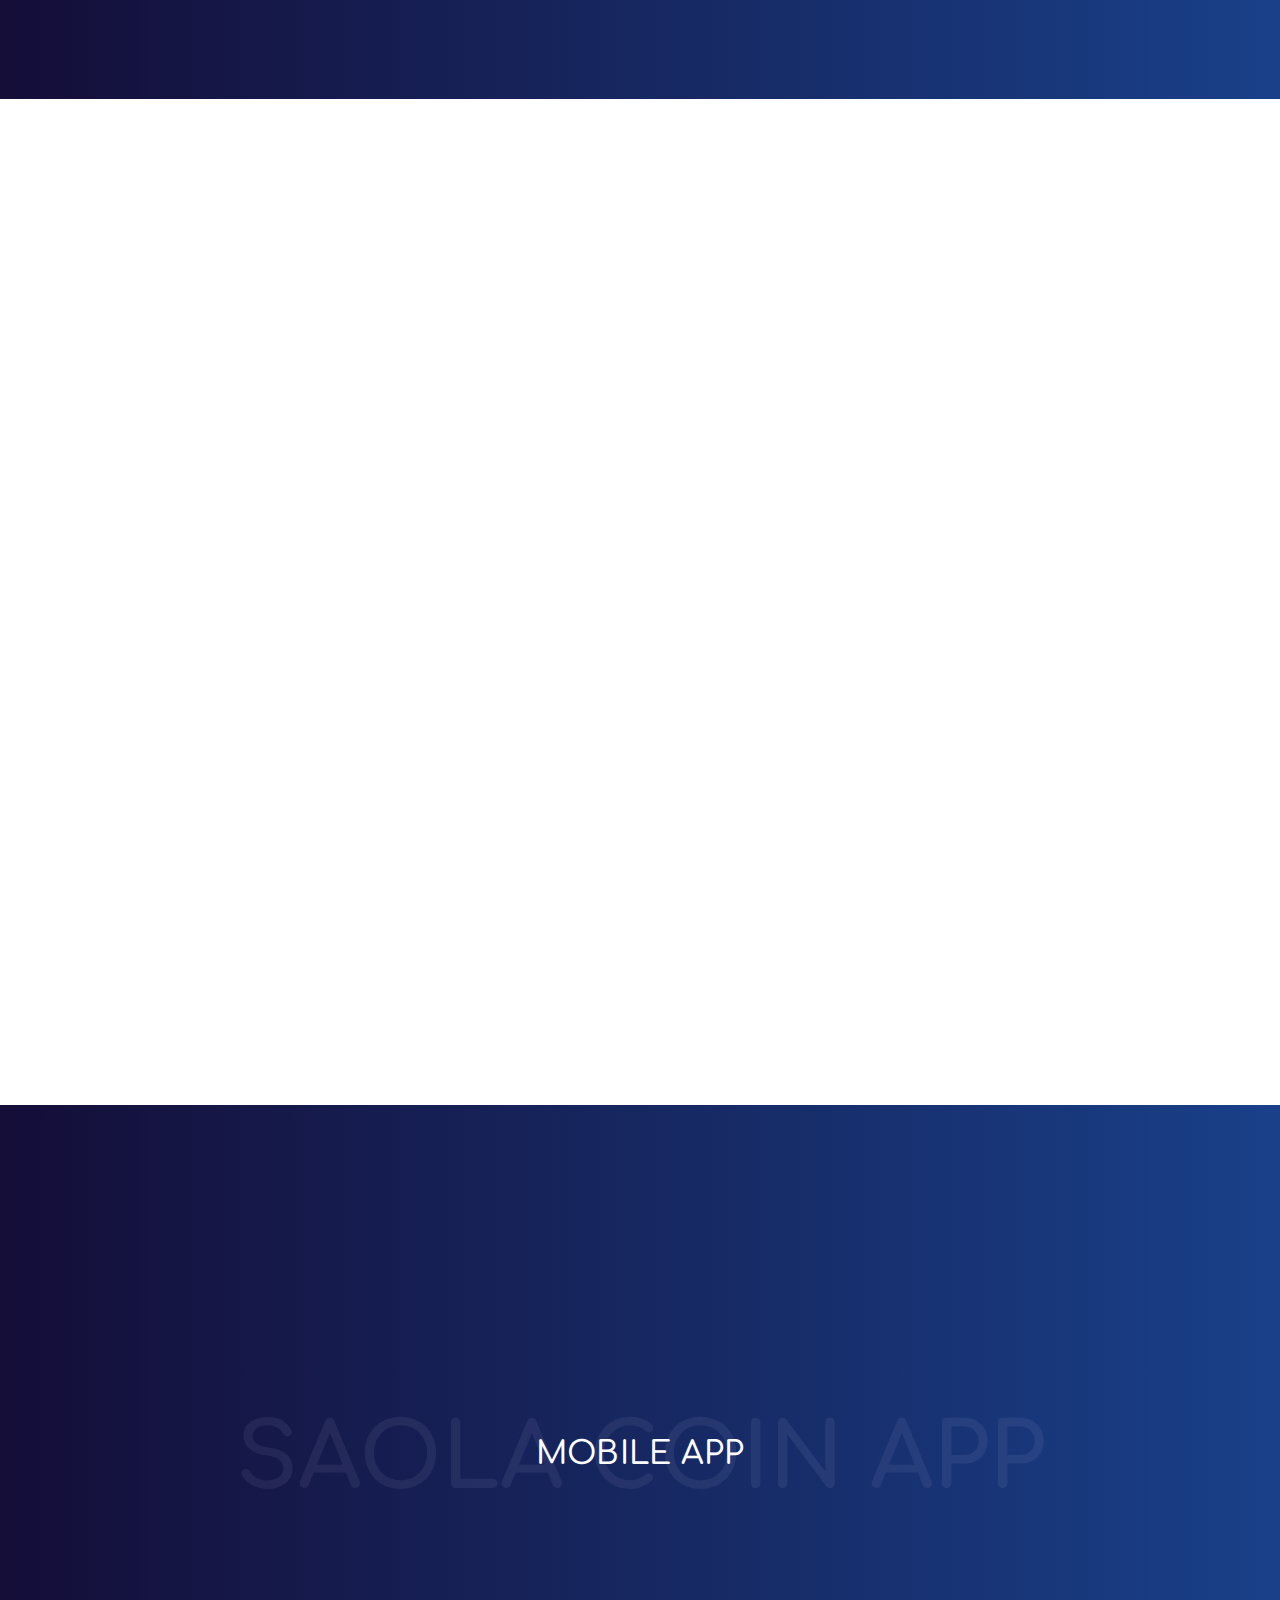
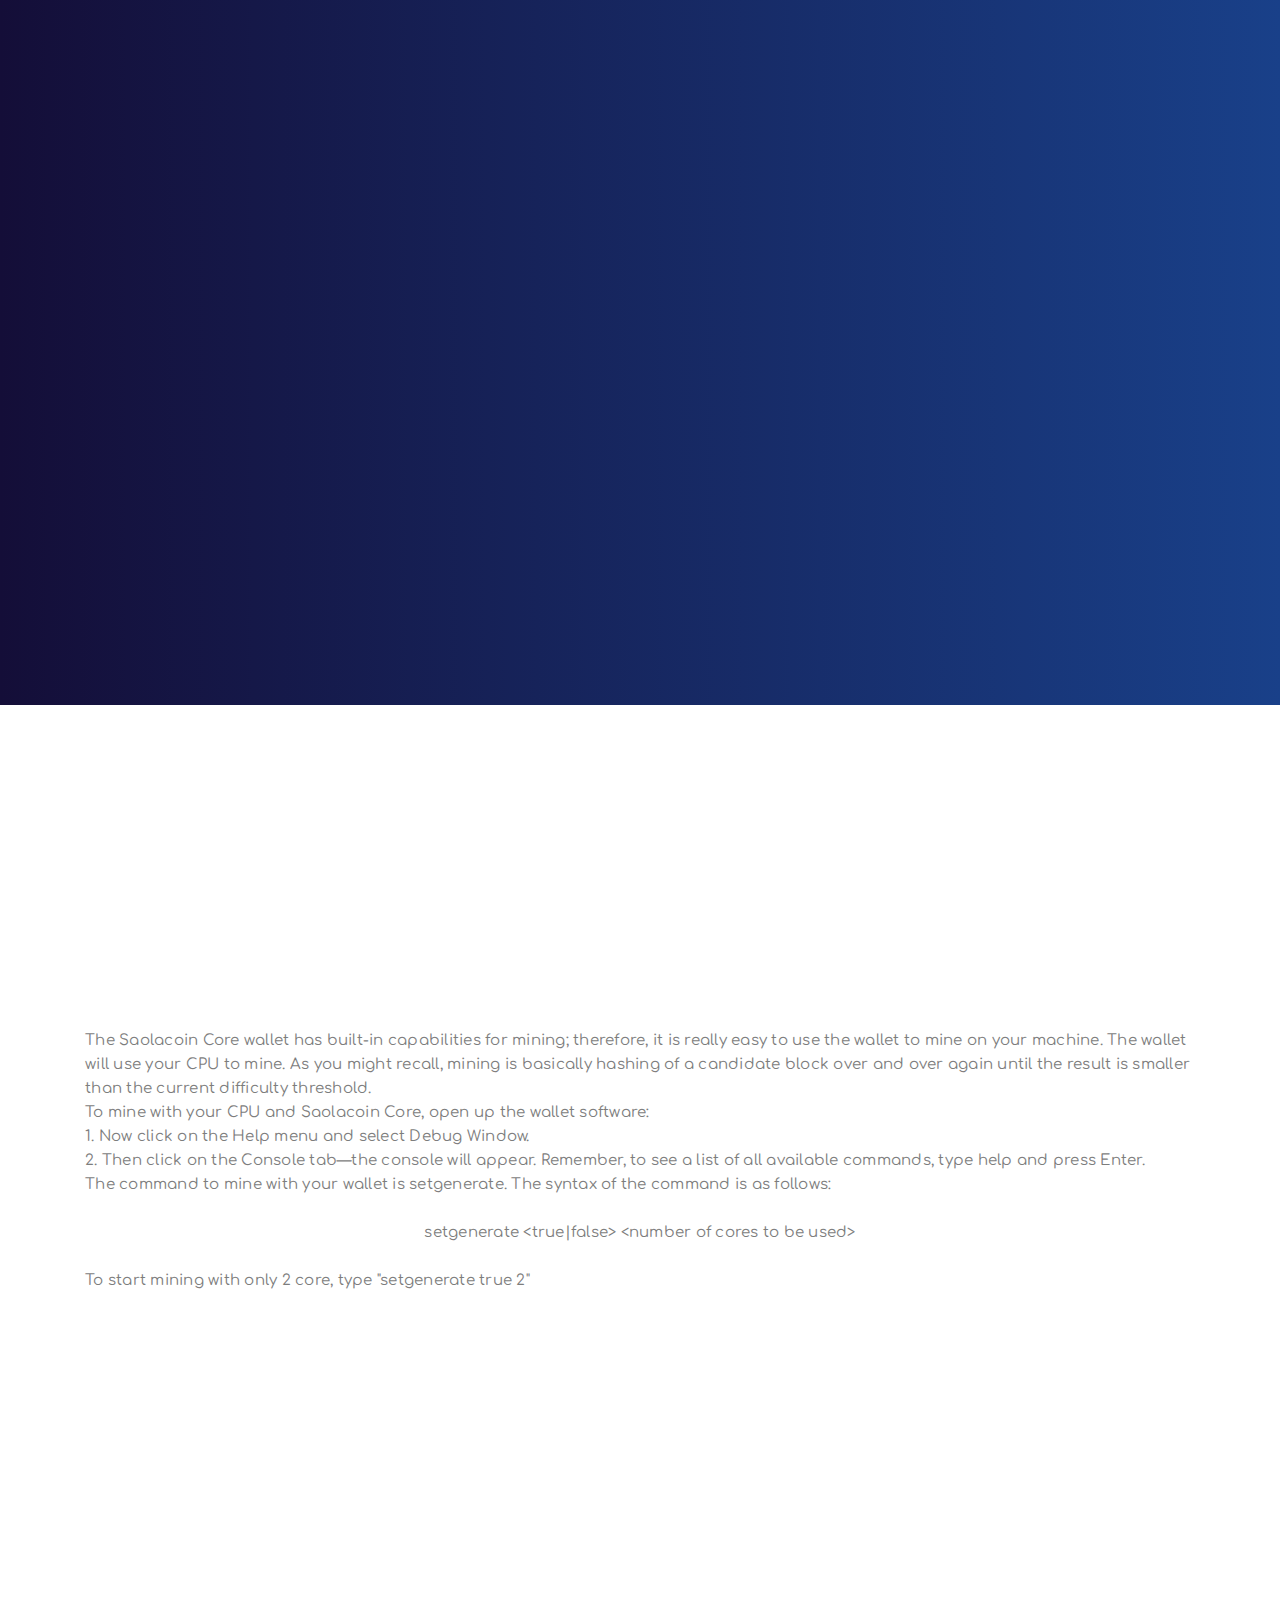
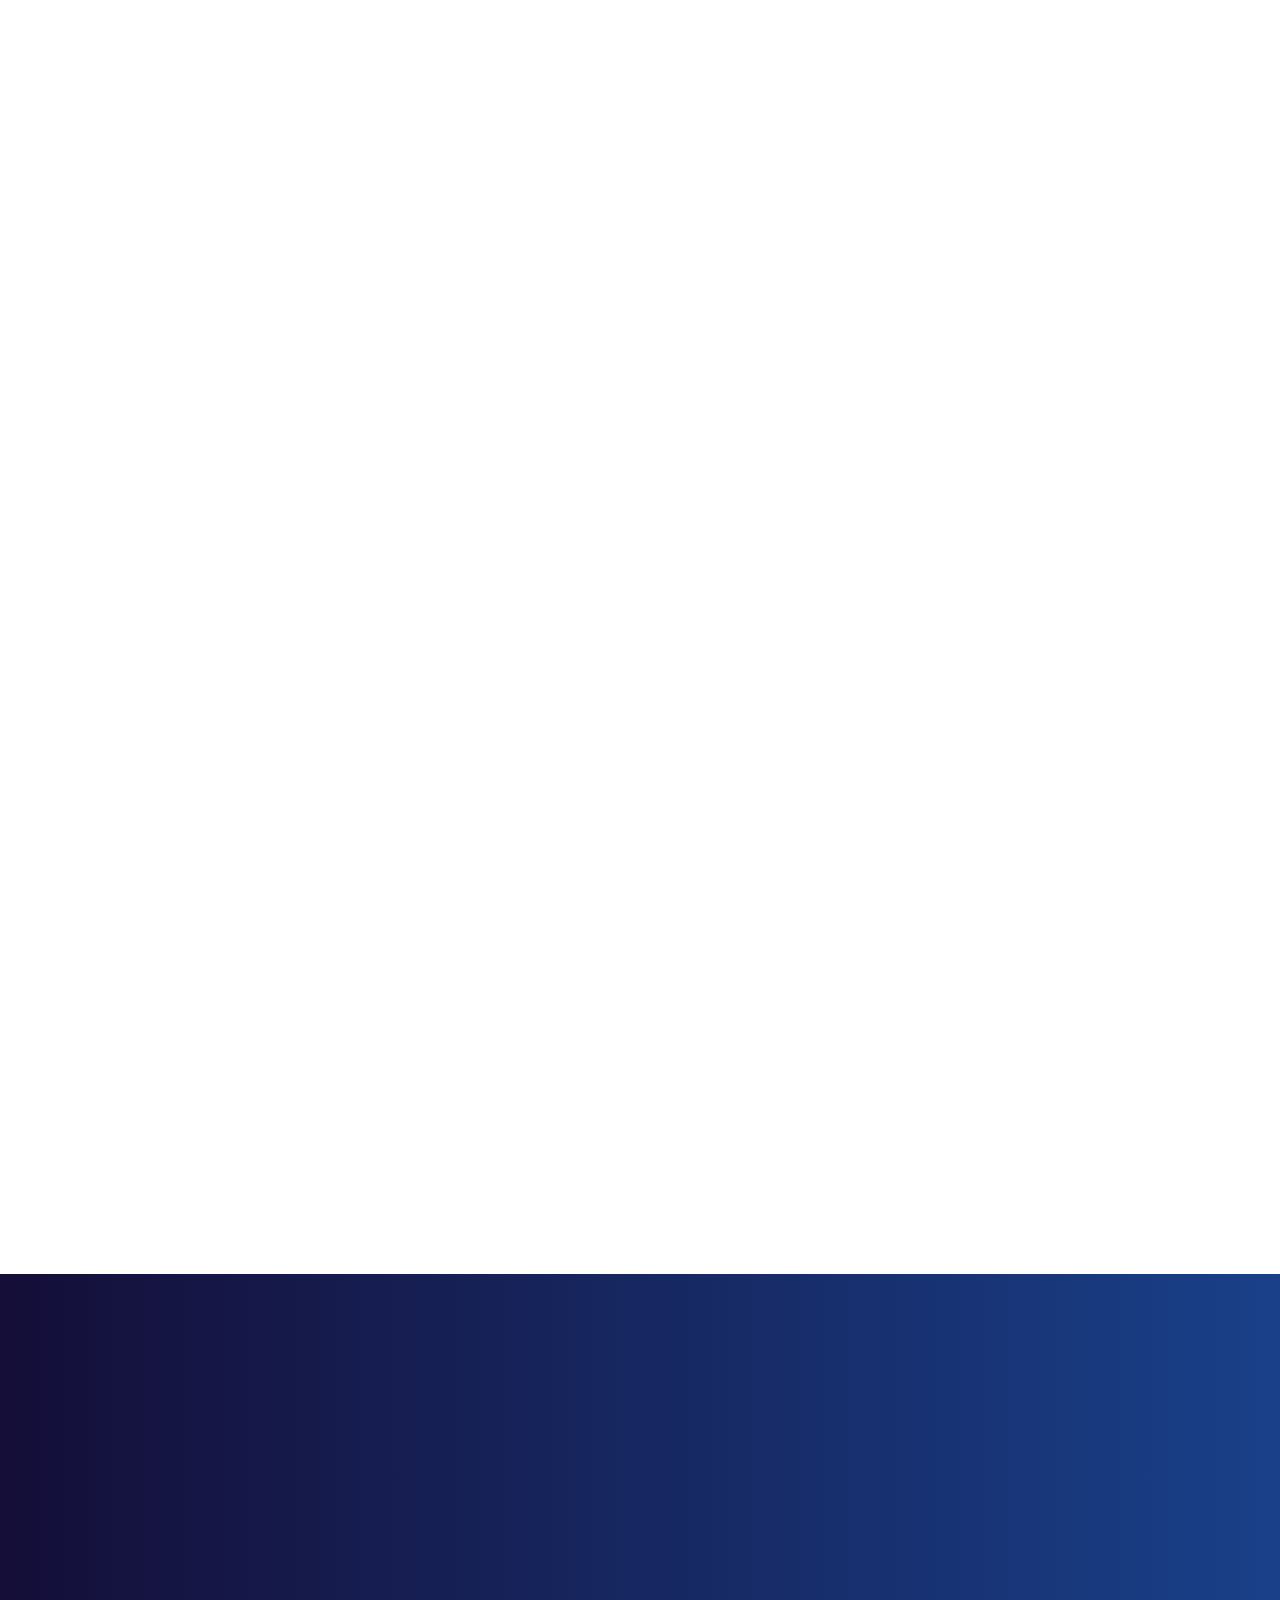
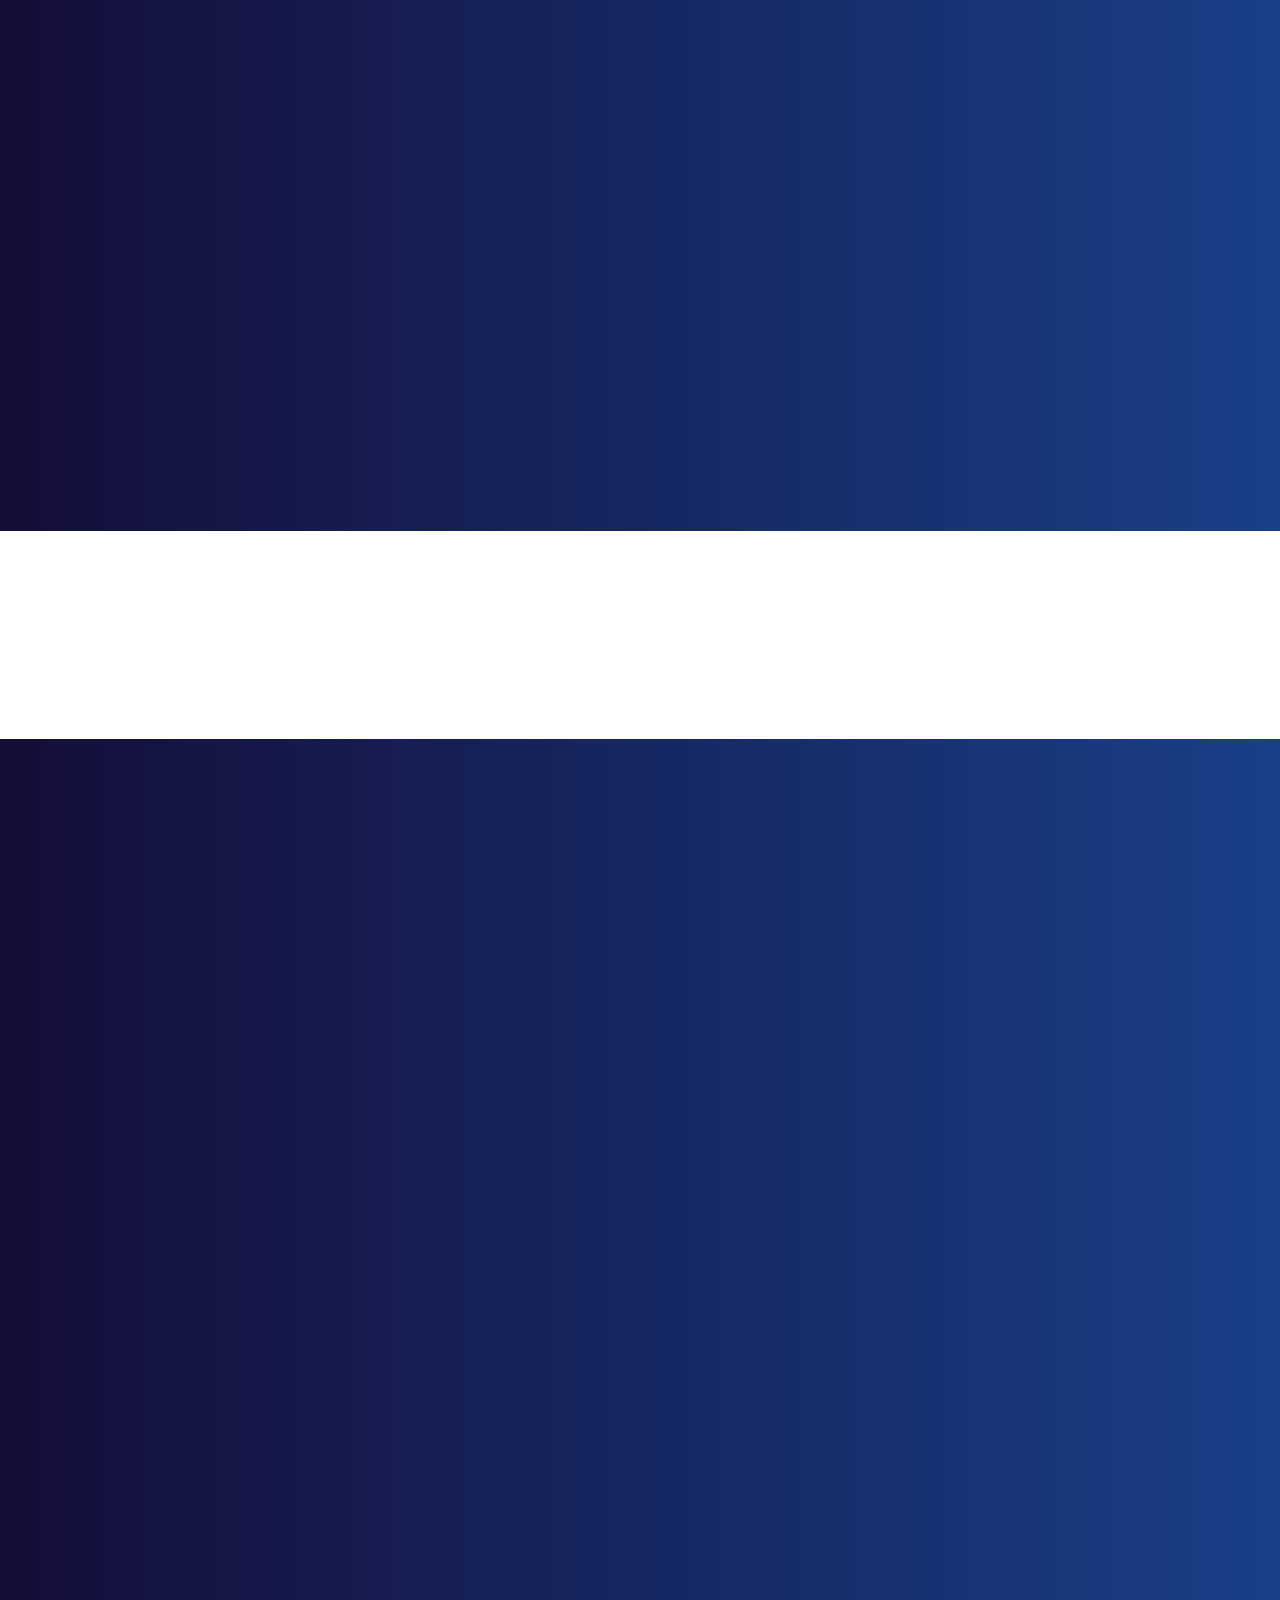
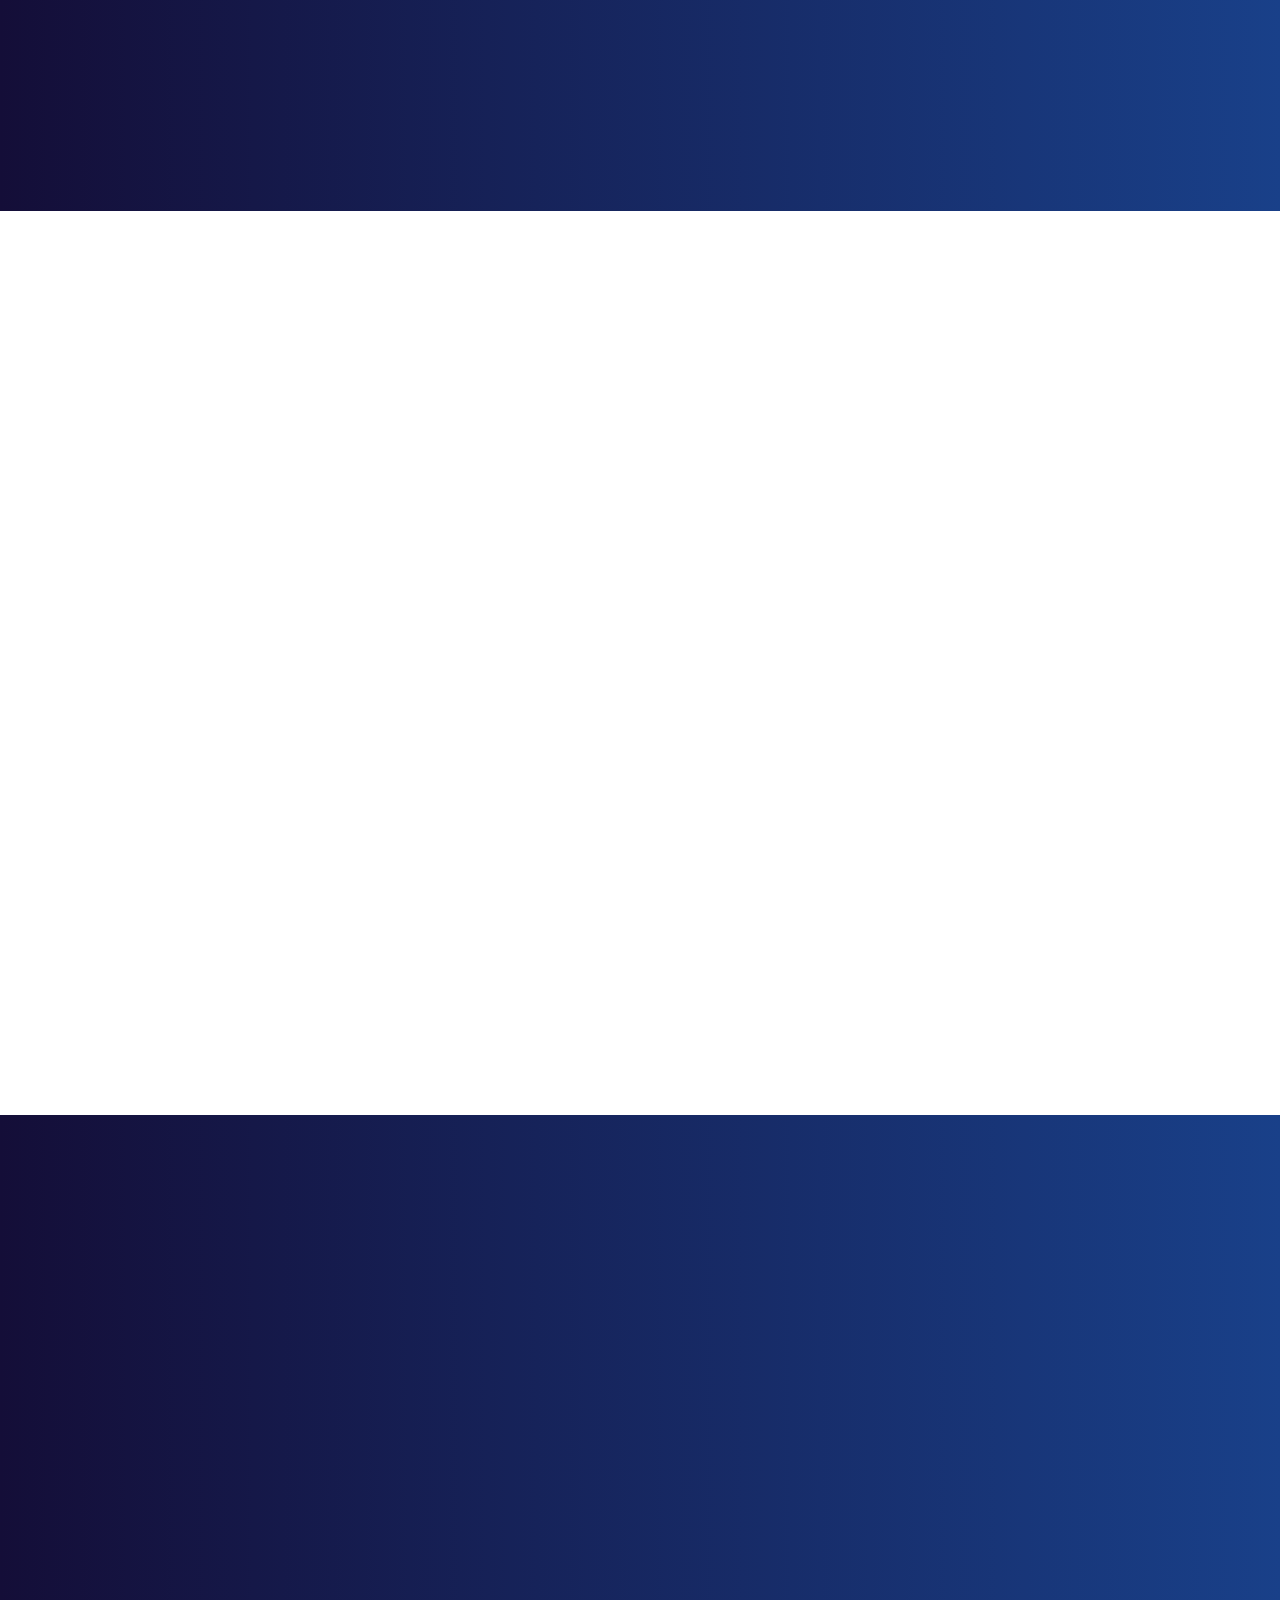
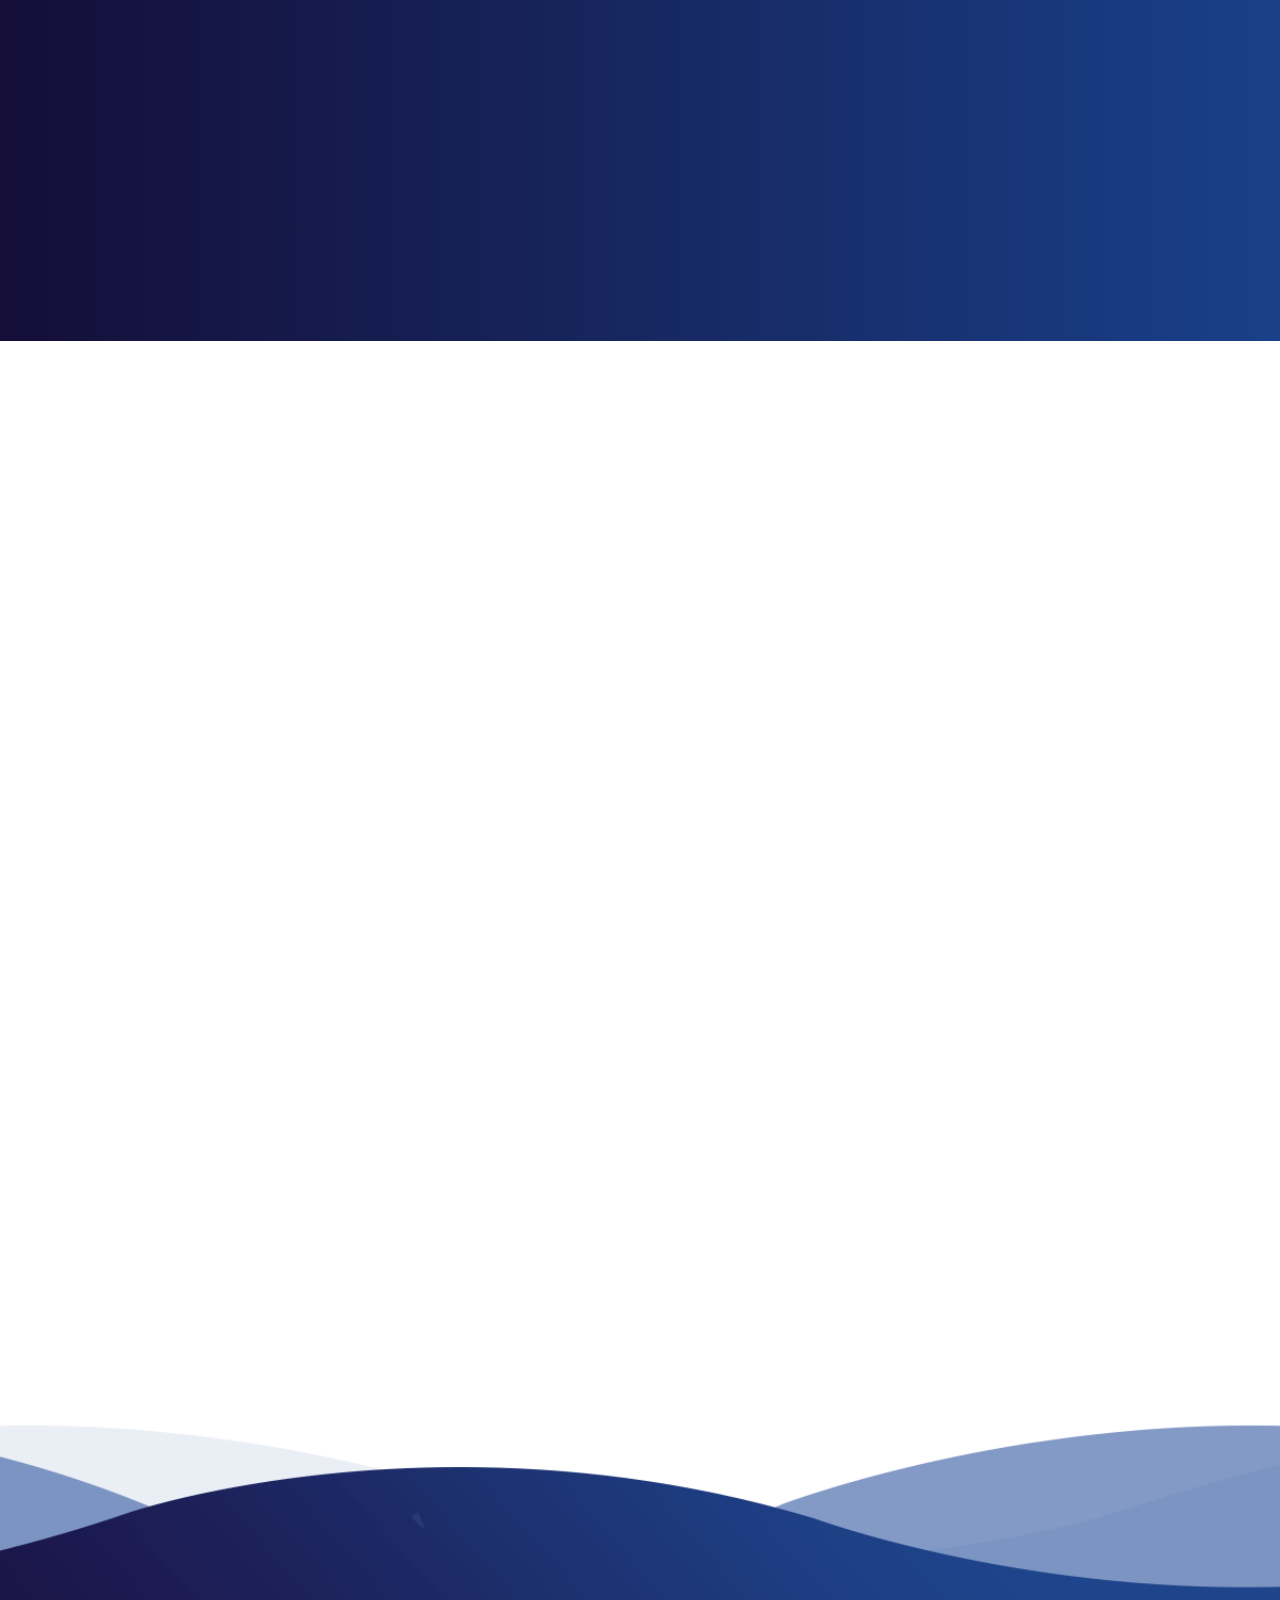
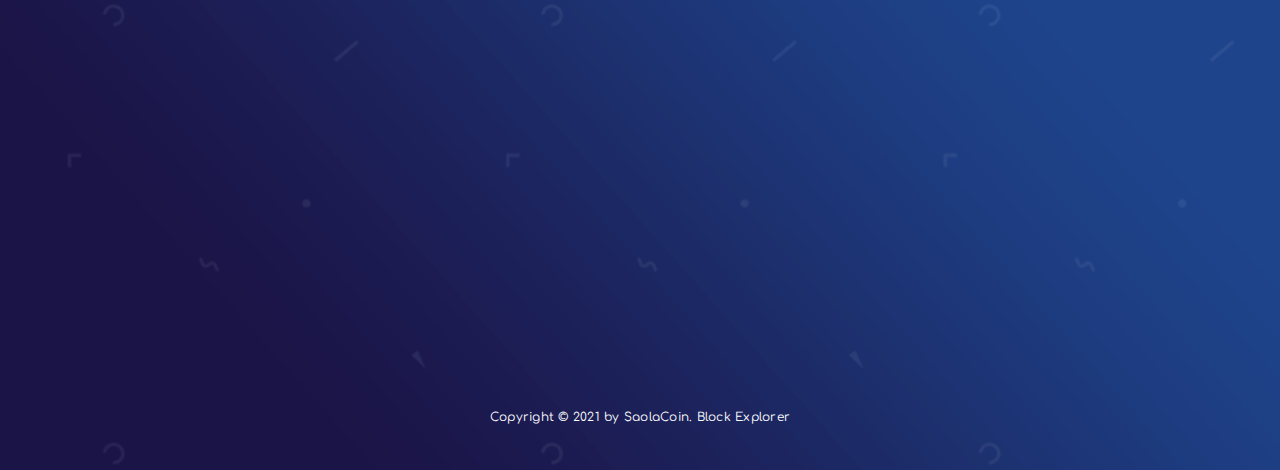
==== commit 1d649e8e: "Update index.html" ====
--- a/index.html
+++ b/index.html
@@ -489,14 +489,14 @@
                     <h2 class="title">Download</h2>
                 </div>
                 
-                <p class="content-desc animated" data-animation="fadeInUpShorter" data-animation-delay="0.4s">Saolacoin is an open source software project released under the MIT/X11 license which gives you the power to run, modify, and copy the software and to distribute, at your option, modified copies of the software. The software is released in a transparent process that allows for independent verification of binaries and their corresponding source code.<br class="d-none d-xl-block">
-The Saolacoin Core wallet has built-in capabilities for mining; therefore, it is really easy to use the wallet to mine on your machine. The wallet will use your CPU to mine. As you might recall, mining is basically hashing of a candidate block over and over again until the result is smaller than the current difficulty threshold.</p>
-<p align="left">To mine with your CPU and Saolacoin Core, open up the wallet software:<br>
+                <p class="content-desc animated" data-animation="fadeInUpShorter" data-animation-delay="0.4s">Saolacoin is an open source software project released under the MIT/X11 license which gives you the power to run, modify, and copy the software and to distribute, at your option, modified copies of the software. The software is released in a transparent process that allows for independent verification of binaries and their corresponding source code.<br class="d-none d-xl-block"></p>
+<p align="left">The Saolacoin Core wallet has built-in capabilities for mining; therefore, it is really easy to use the wallet to mine on your machine. The wallet will use your CPU to mine. As you might recall, mining is basically hashing of a candidate block over and over again until the result is smaller than the current difficulty threshold.<br>
+To mine with your CPU and Saolacoin Core, open up the wallet software:<br>
     1. Now click on the Help menu and select Debug Window.<br>
     2. Then click on the Console tab—the console will appear. Remember, to see a list of all available commands, type help and press Enter.<br>
-The command to mine with your wallet is setgenerate. The syntax of the command is as follows:<br>
-setgenerate &lt;true|false&gt; &lt;number of cores to be used&gt;<br>
-To start mining with only 2 core, type "setgenerate true 2"</p>
+The command to mine with your wallet is setgenerate. The syntax of the command is as follows:</p>
+<p>setgenerate &lt;true|false&gt; &lt;number of cores to be used&gt;</p>
+<p align="left">To start mining with only 2 core, type "setgenerate true 2"</p>
             </div>
             <div class="row">
                 <div class="col-lg-5 col-md-12">
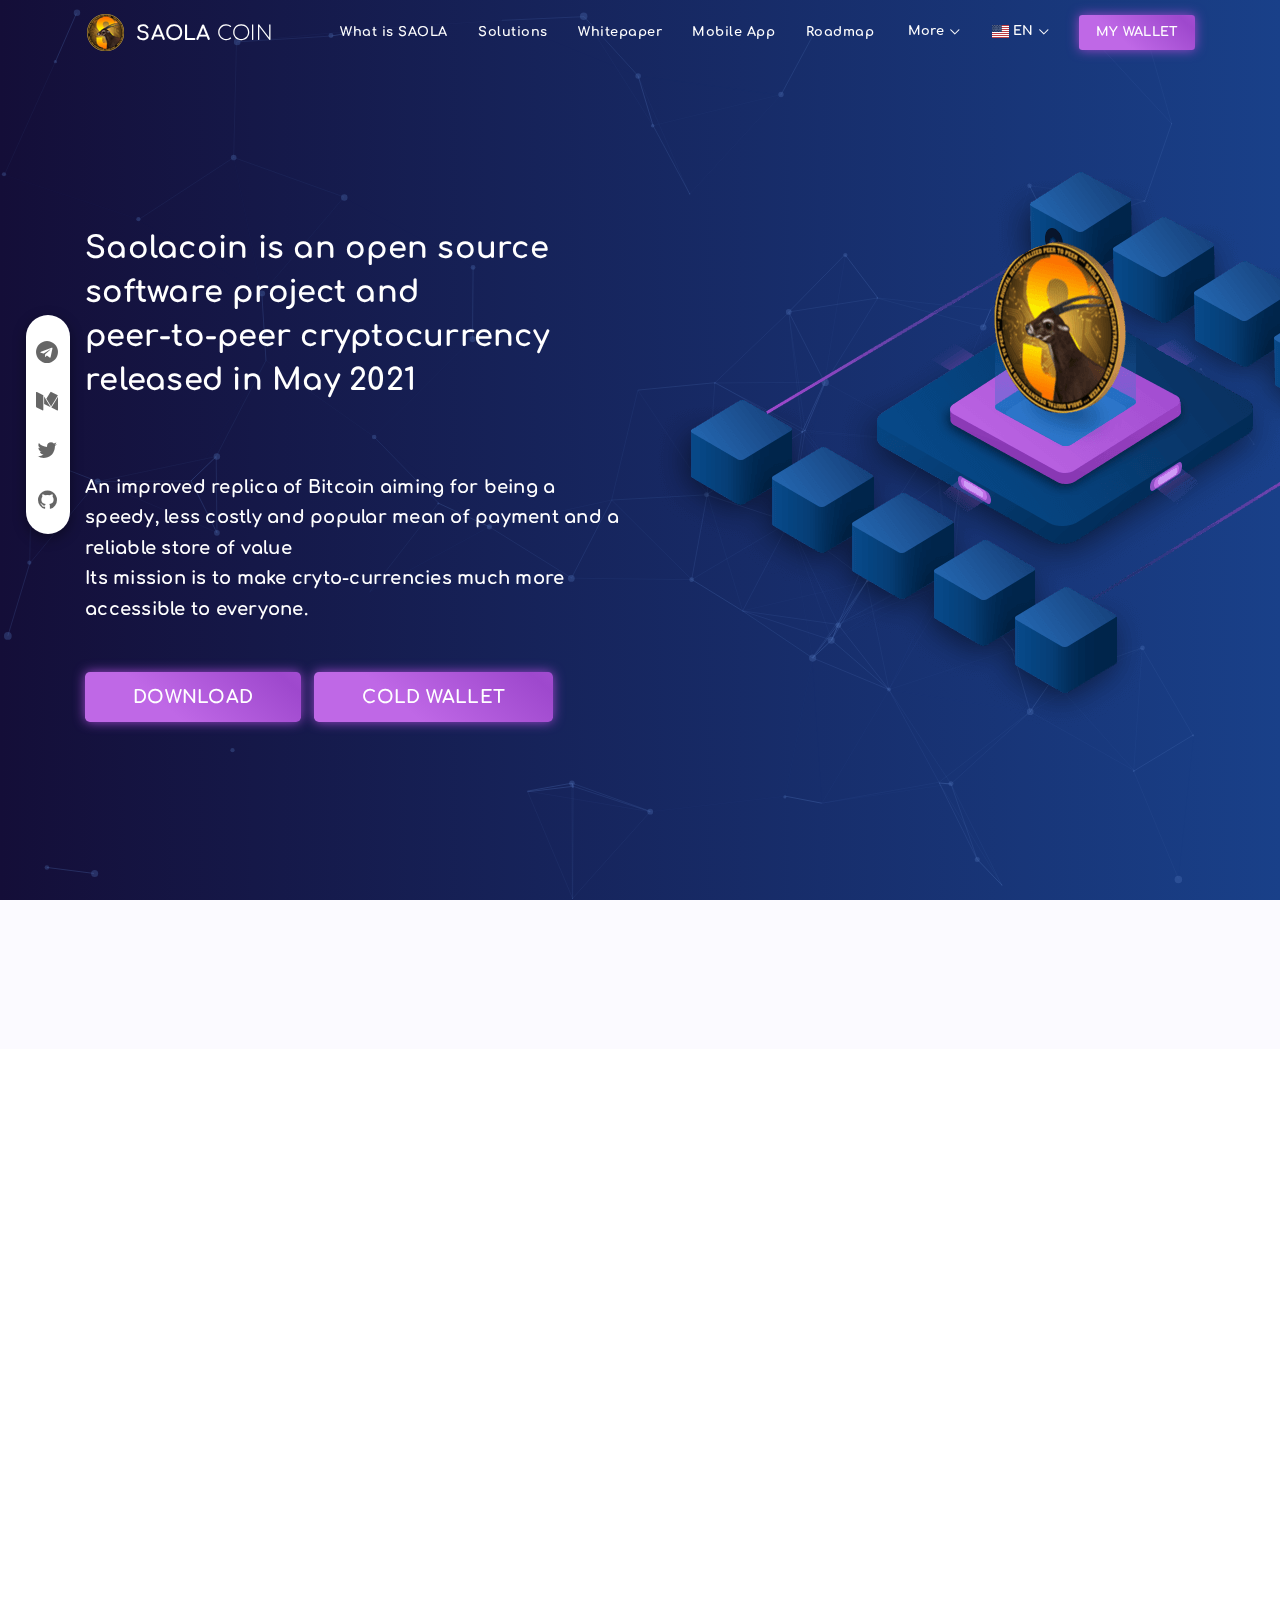
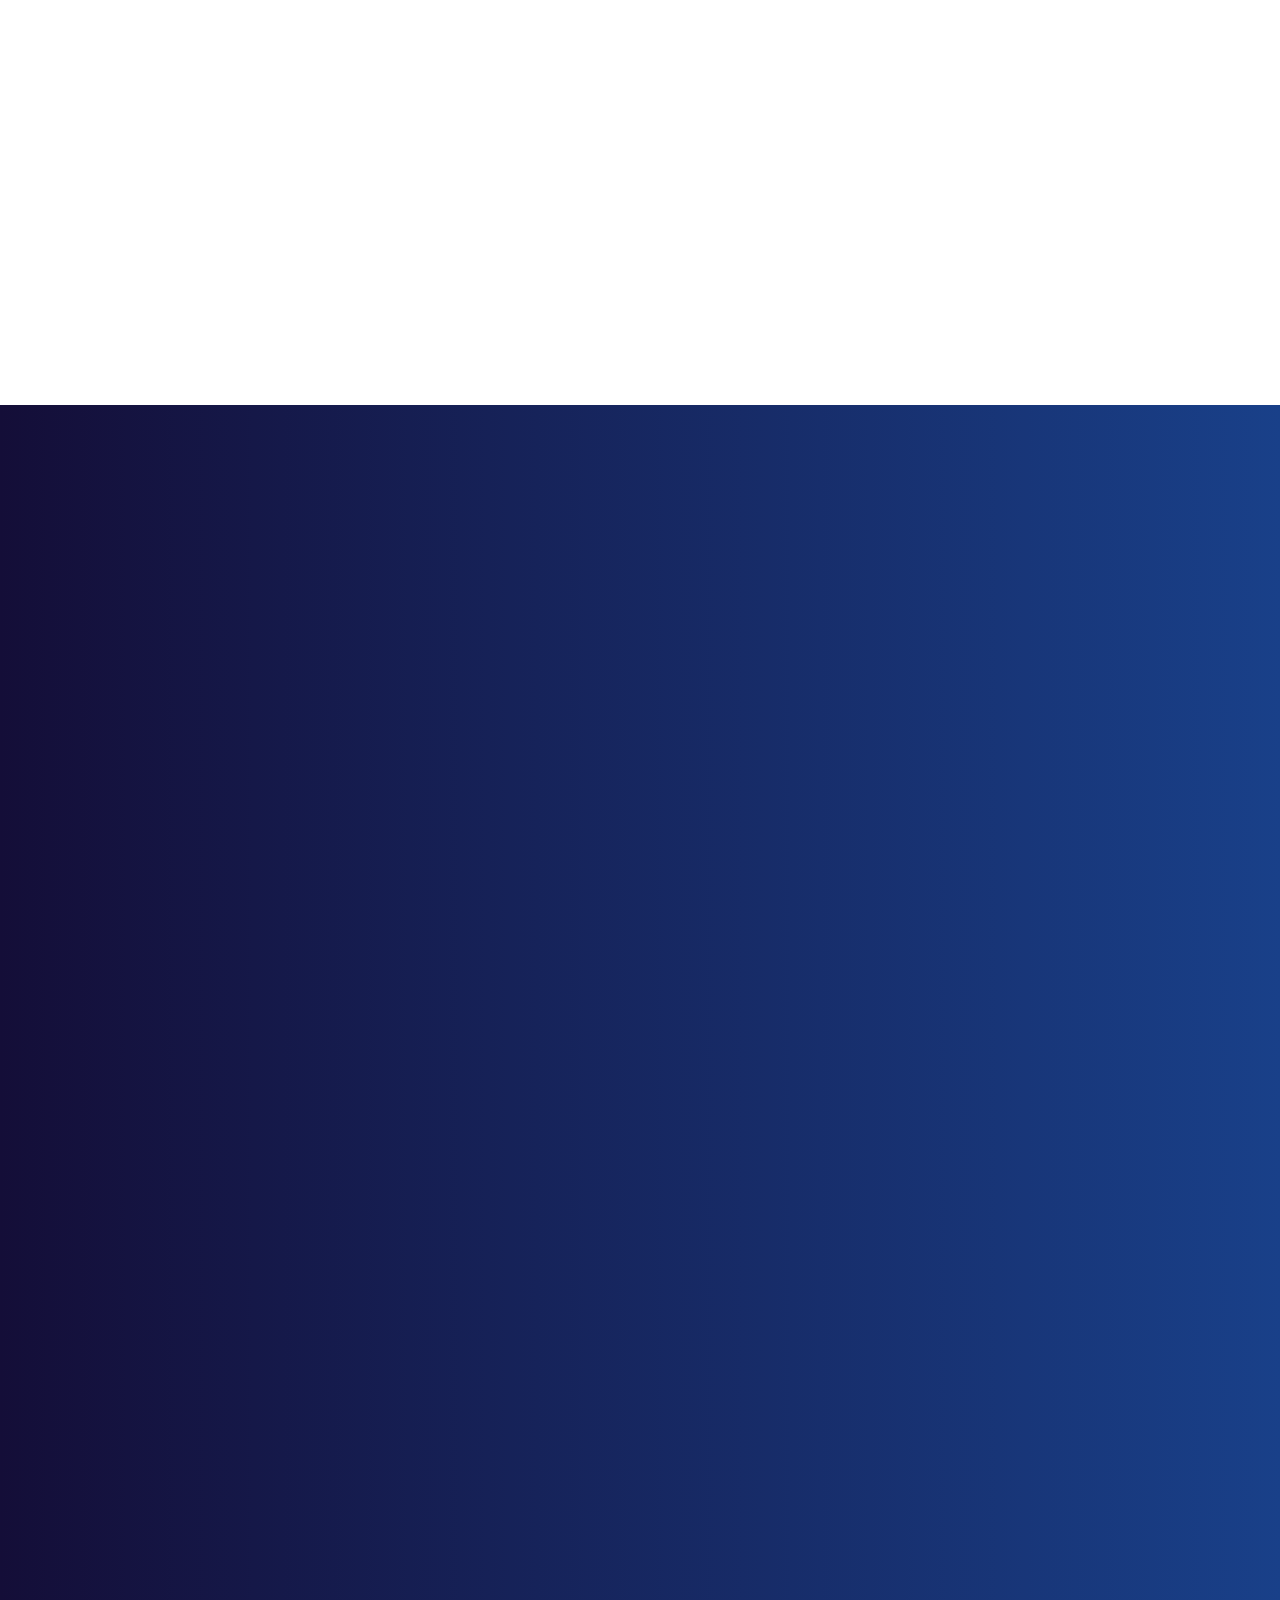
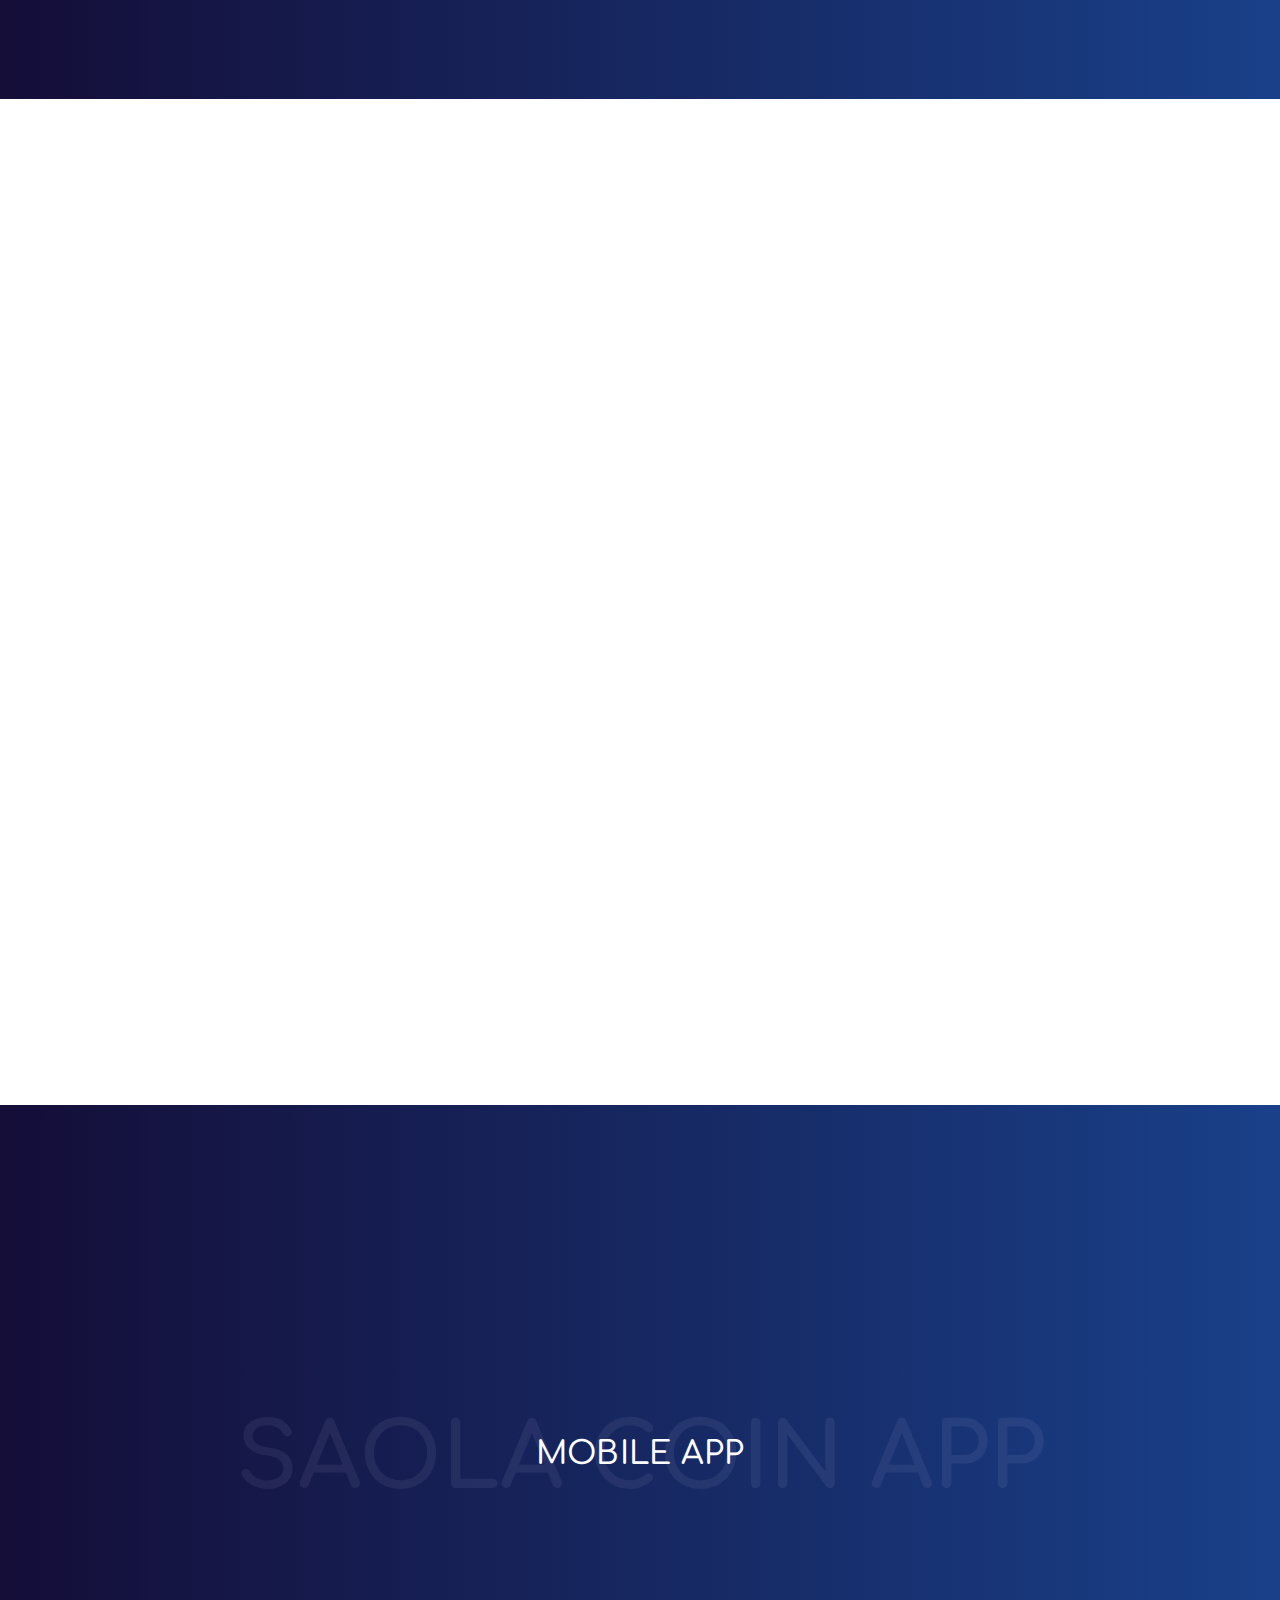
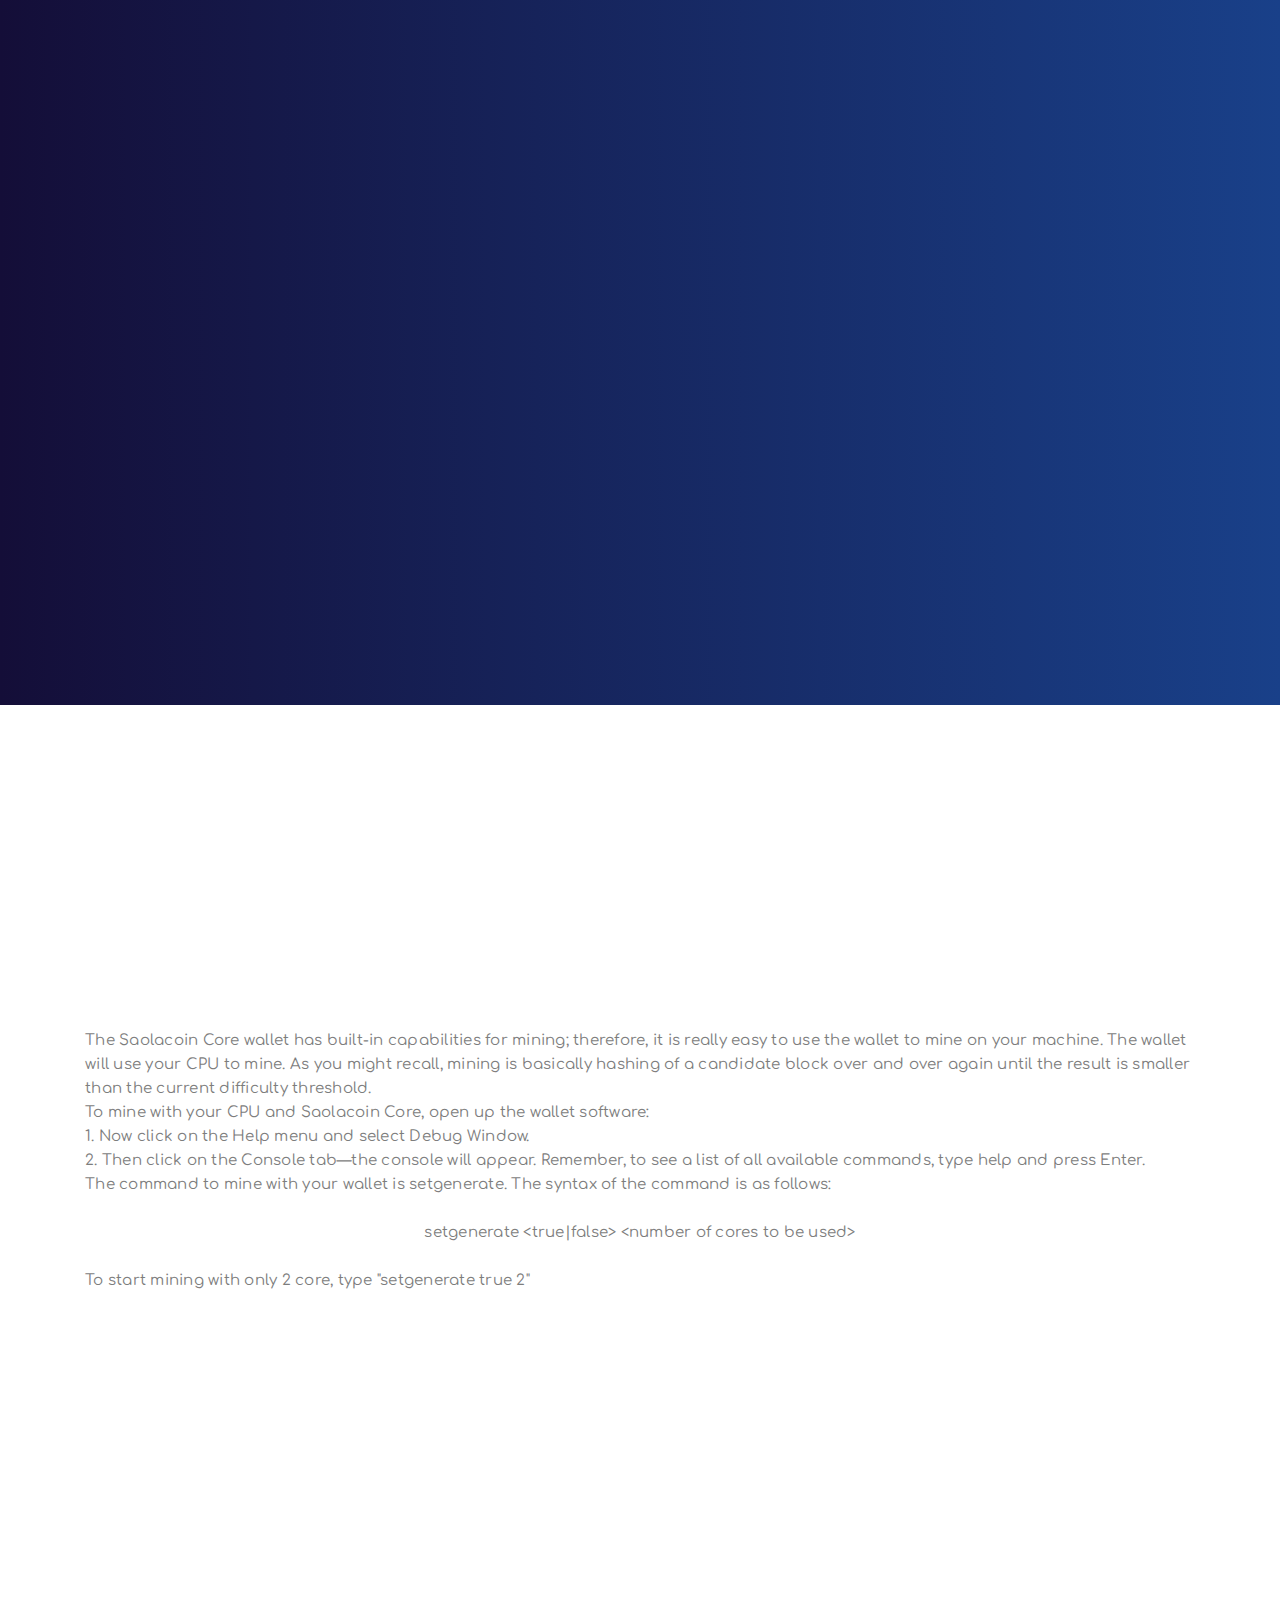
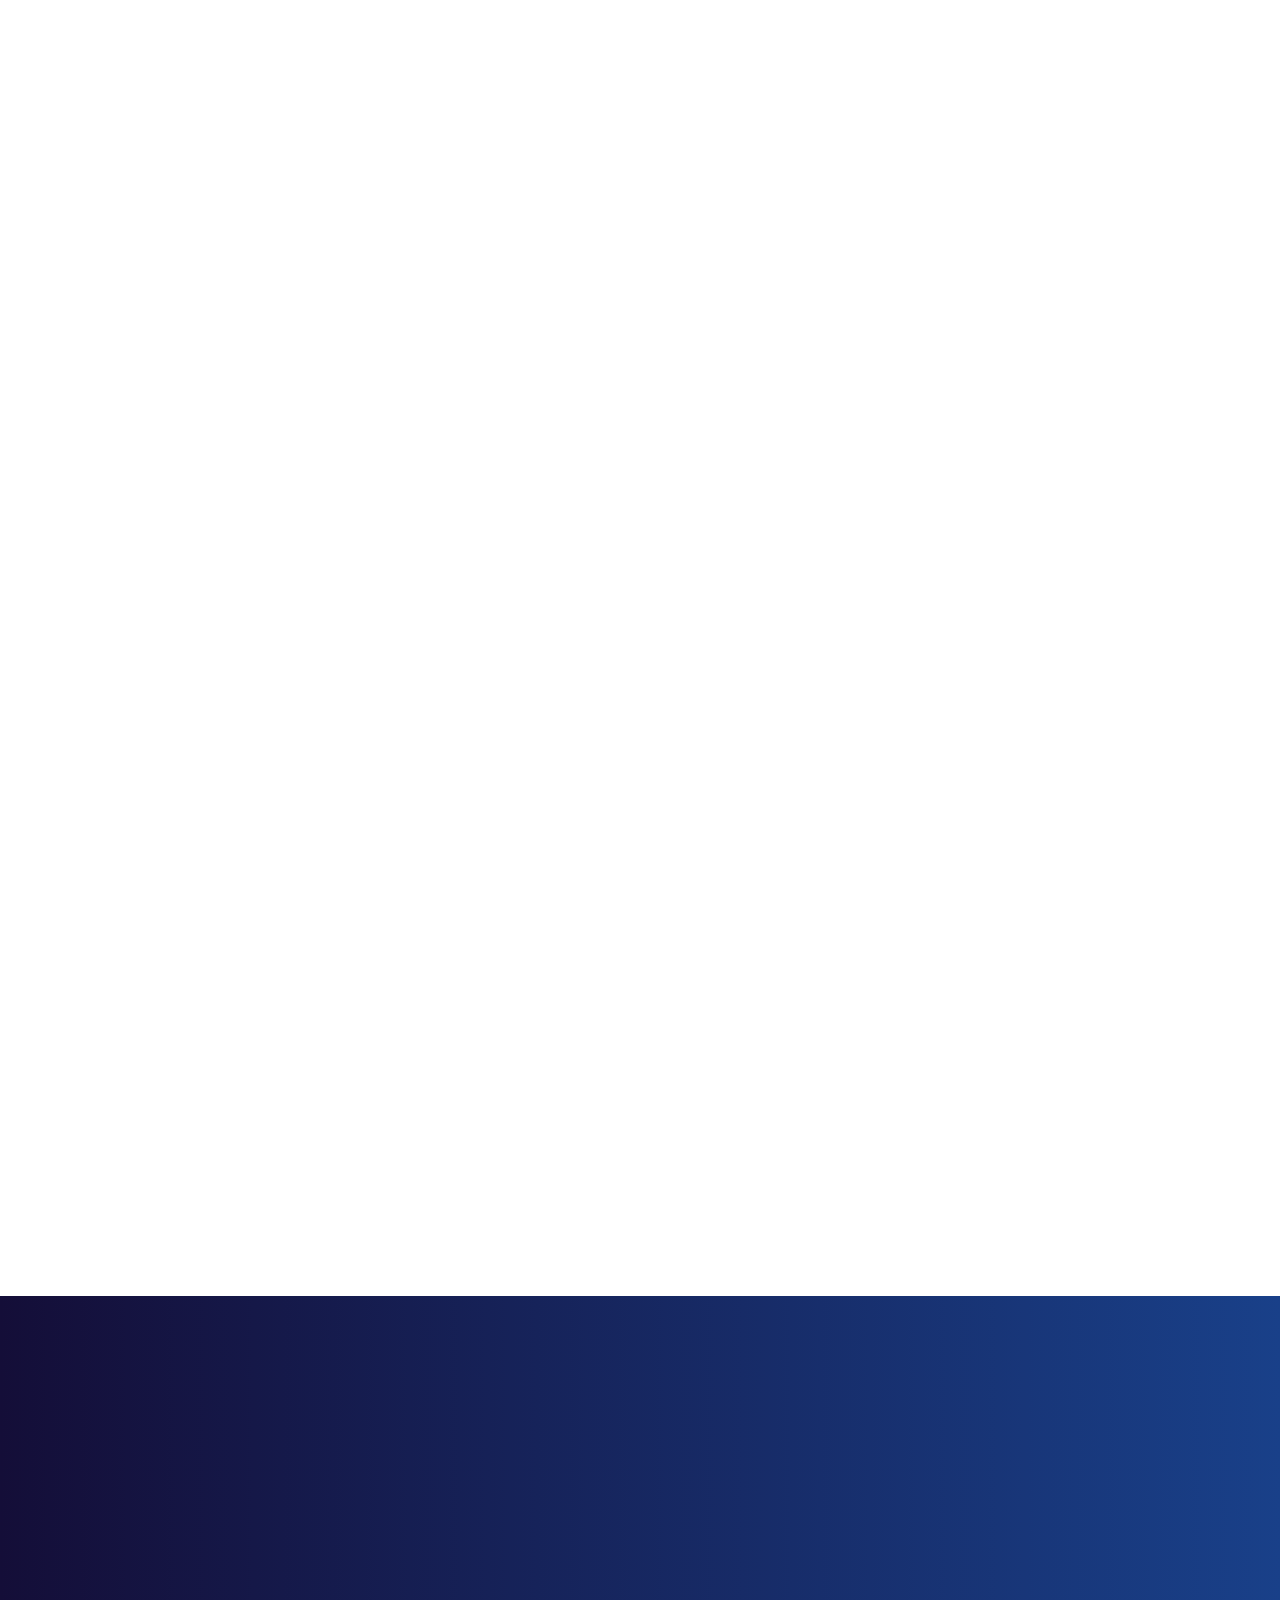
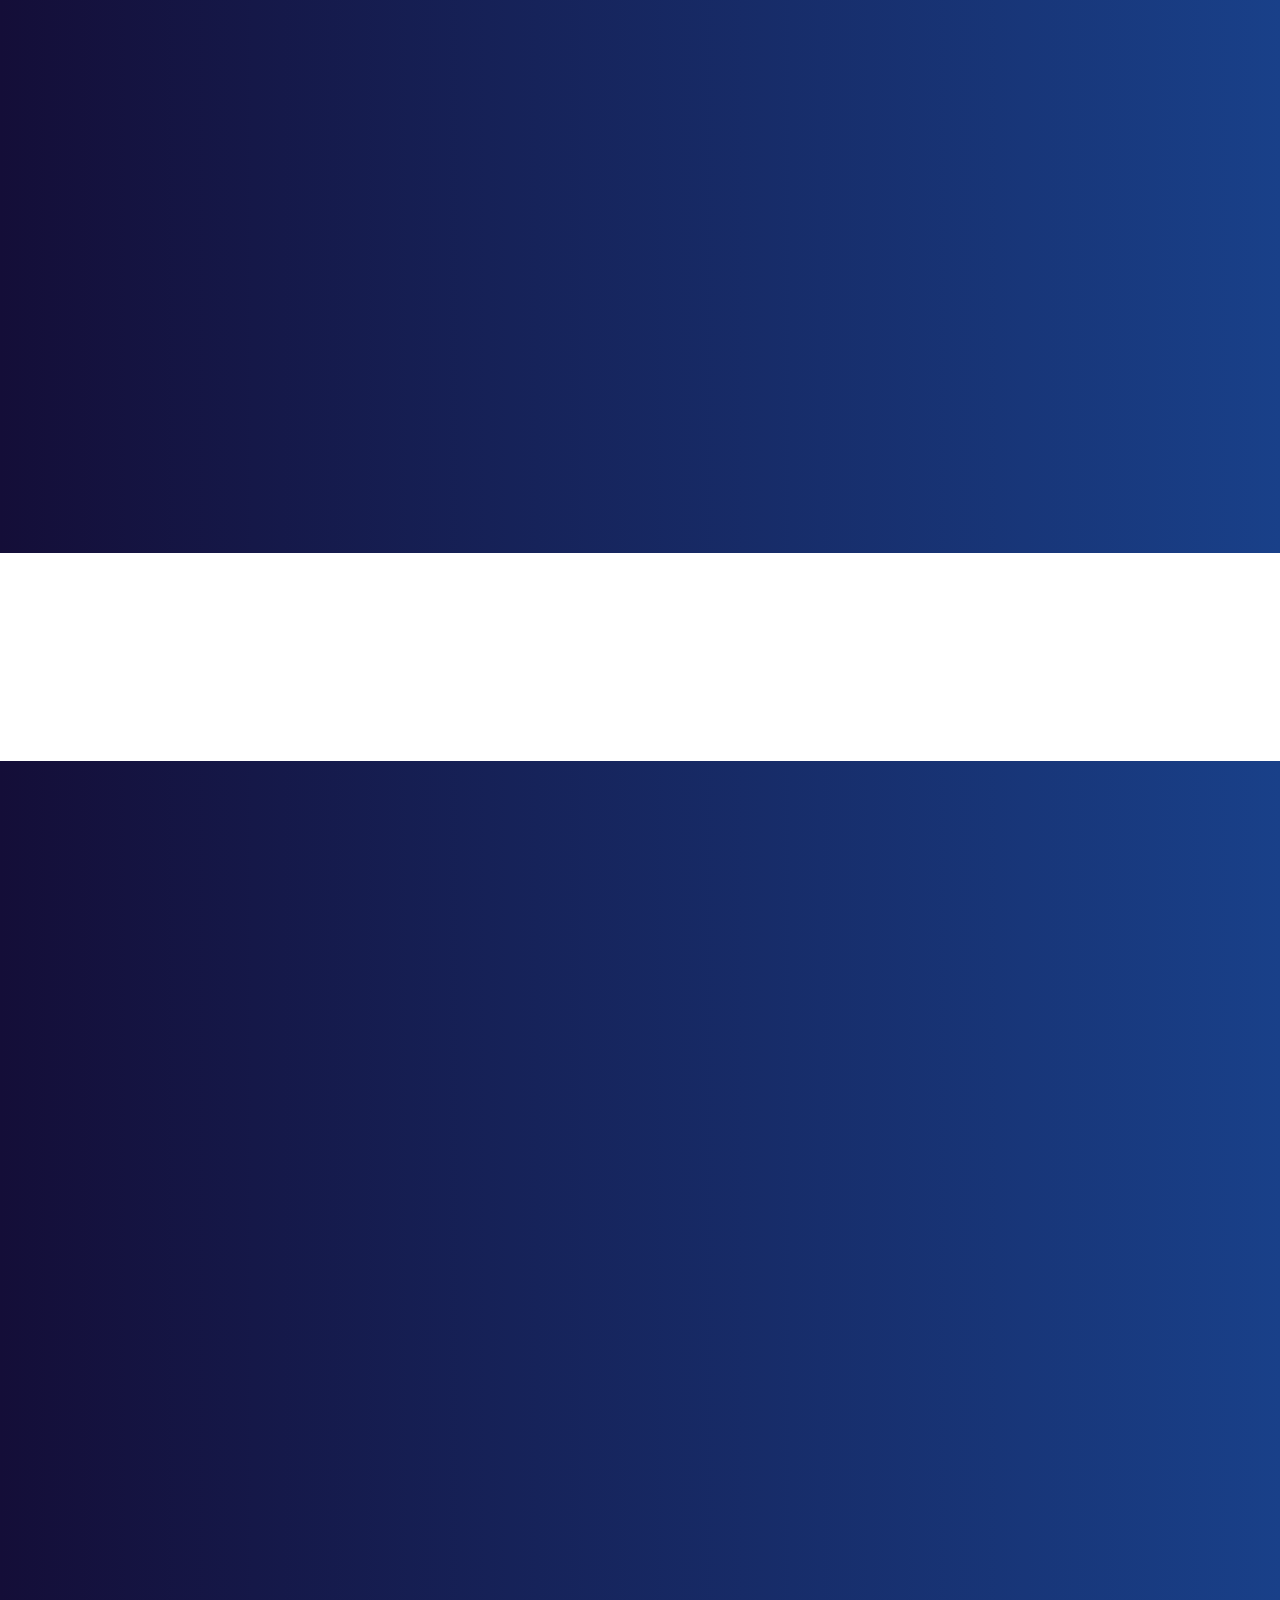
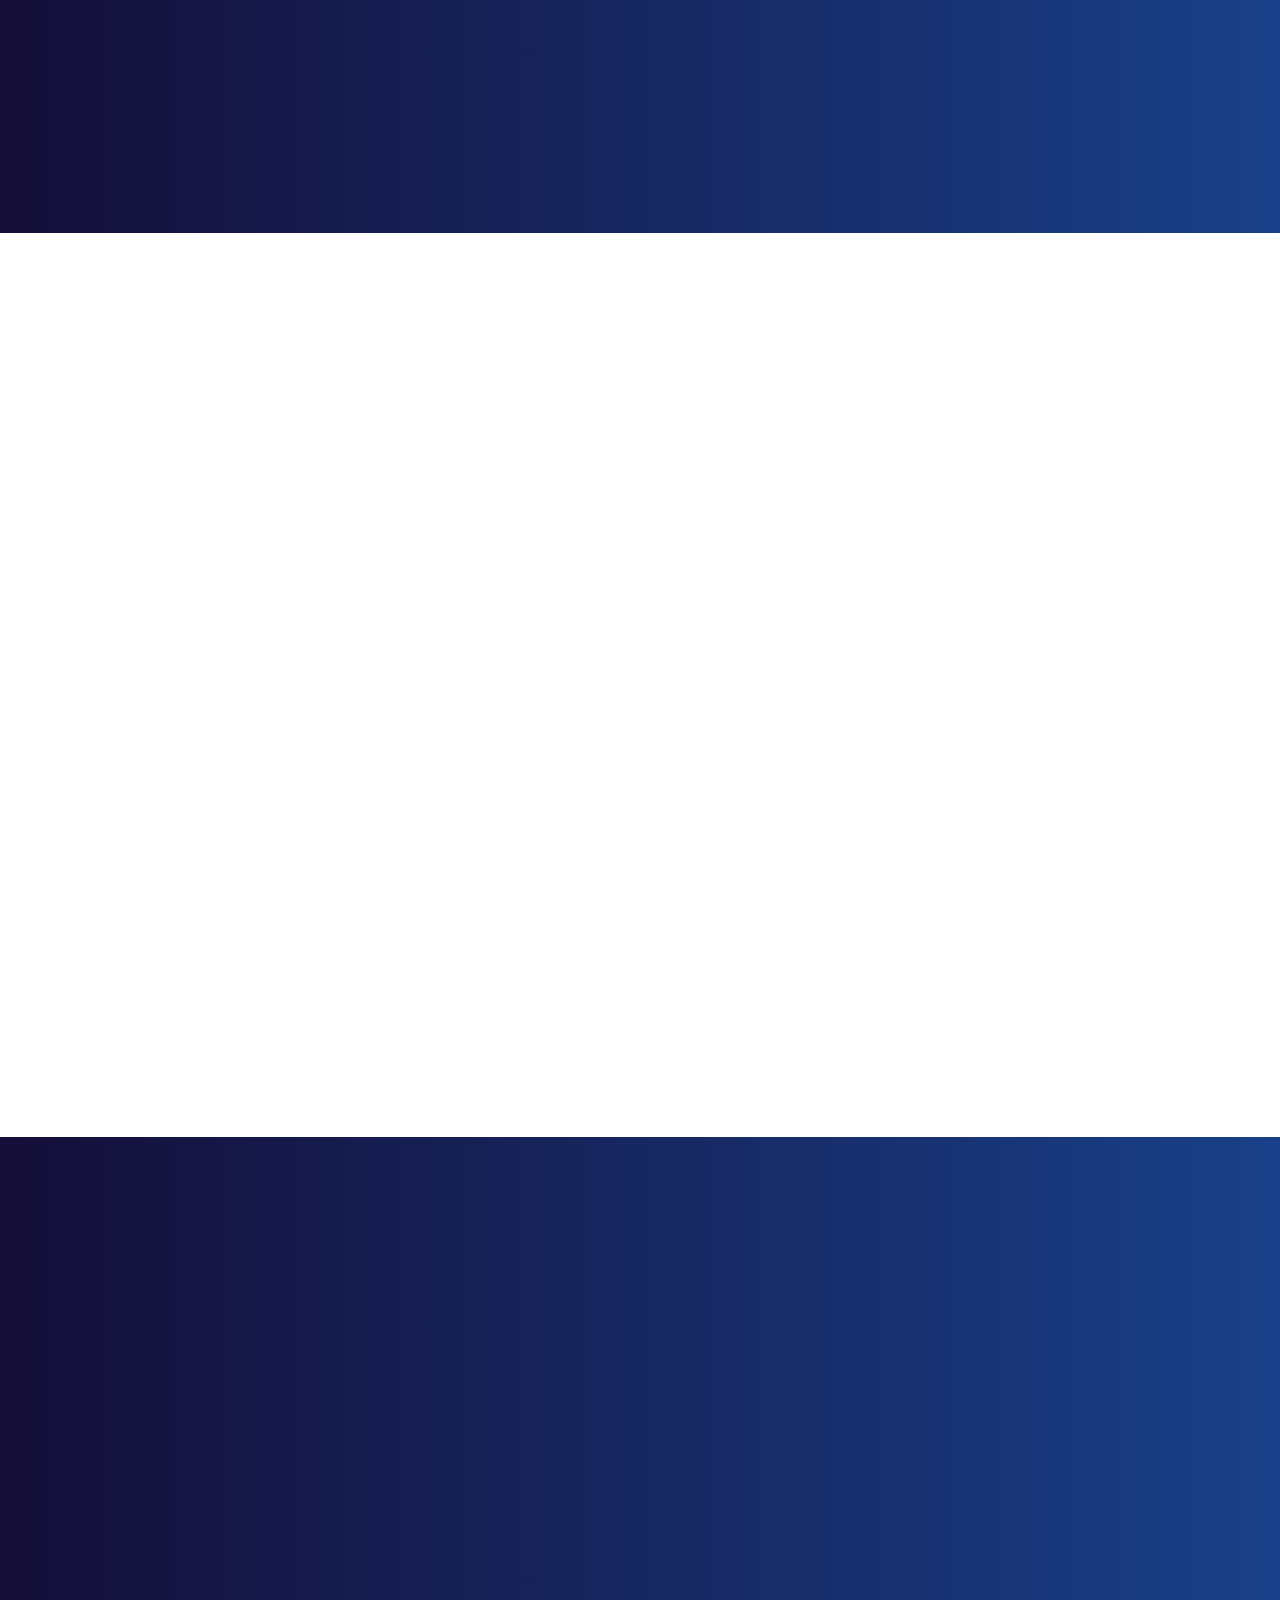
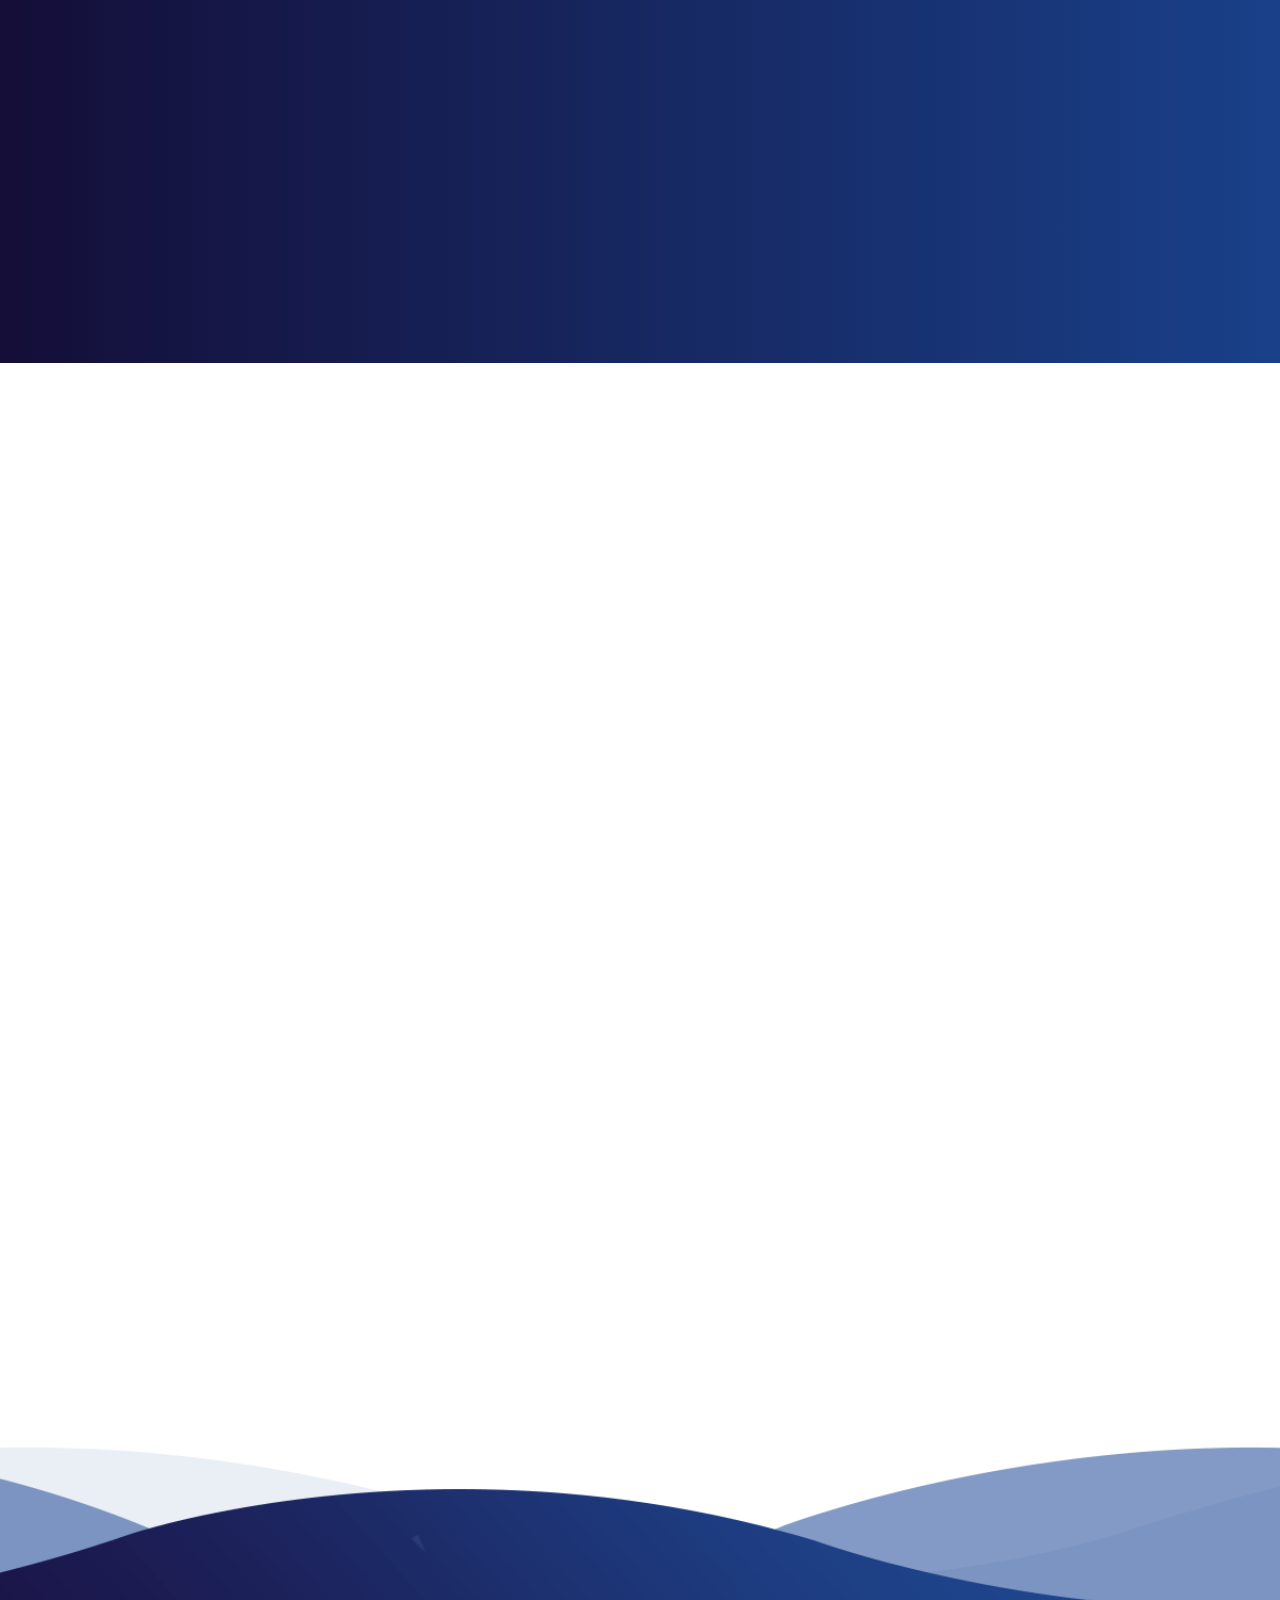
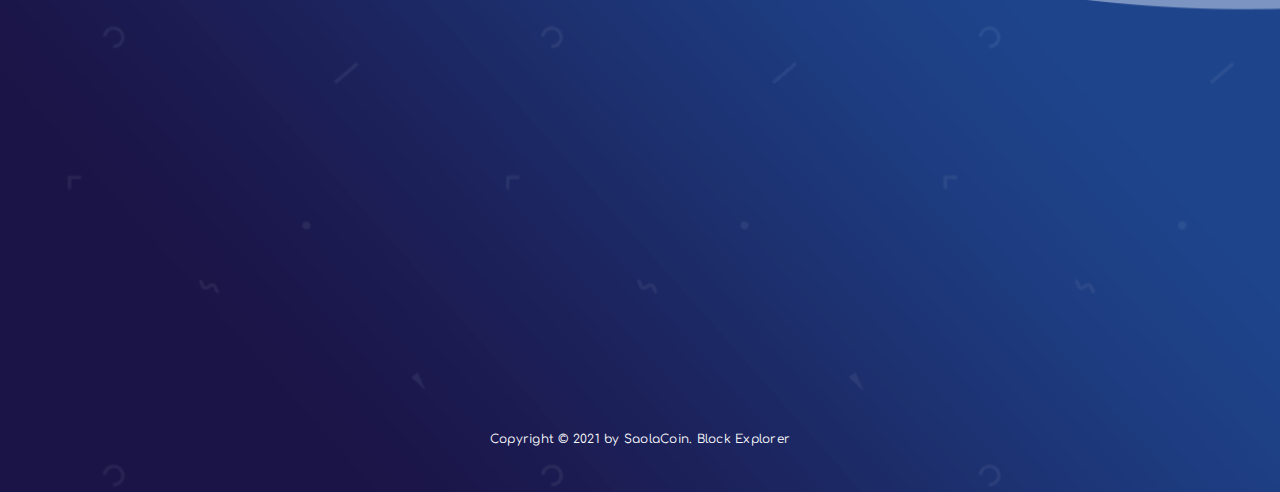
==== commit 3d5a752a: "Update index.html" ====
--- a/index.html
+++ b/index.html
@@ -614,7 +614,7 @@
                                             <span class="date">December 2021</span>
                                         </div>
                                         <div class="status remaining">
-                                            <span>Beta version of <br/>Saolacoin Pro </span>
+                                            <span>Beta version of Decentralized Applications (DApps), <br/>Decentralized Finance (Defi) </span>
                                         </div>
                                     </div>
                                 </div>
@@ -634,7 +634,7 @@
                                             <span class="date">May 2022</span>
                                         </div>
                                         <div class="status remaining">
-                                            <span>Launch Saolacoin Pro</span>
+                                            <span>Launch DApps, Defi, NFTs </span>
                                         </div>
                                     </div>
                                 </div>
@@ -1000,7 +1000,7 @@
                             <a href="#ico" class="nav-item nav-link" id="ico-tab" data-toggle="tab" aria-controls="ico" aria-selected="false" role="tab">Mobile App</a>
                             <a href="#token" class="nav-item nav-link" id="token-tab" data-toggle="tab" aria-controls="token" aria-selected="false" role="tab">Paper Wallet</a>
                             <a href="#client" class="nav-item nav-link" id="client-tab" data-toggle="tab" aria-controls="client" aria-selected="false" role="tab">Web Wallet</a>
-                            <a href="#legal" class="nav-item nav-link" id="legal-tab" data-toggle="tab" aria-controls="legal" aria-selected="false" role="tab">Saolacoin Pro</a>
+                            <a href="#legal" class="nav-item nav-link" id="legal-tab" data-toggle="tab" aria-controls="legal" aria-selected="false" role="tab">DApps, Defi, NFTs</a>
                         </div>
                     </nav>
                     <div class="tab-content" id="myTabContent">
@@ -1211,14 +1211,14 @@
                                       <h5 class="mb-0">
                                         <a class="btn-link" data-toggle="collapse" data-target="#legalCollapseOne" aria-expanded="true" aria-controls="legalCollapseOne">
                                             <span class="icon gradient-crypto"></span>
-                                            What is Saolacoin Pro ?
+                                            What is DApps, Defi, NFTs ?
                                         </a>
                                       </h5>
                                     </div>
 
                                     <div id="legalCollapseOne" class="collapse show" aria-labelledby="legalHeadingOne" data-parent="#legal-accordion">
                                       <div class="card-body">
-                                        Saolacoin Pro is DeFi infrastructure with a built-in, crypto-native, metastable currency.  It functions as a highly-decentralized, high-performance EVM compatible side chain for Ethereum and other public chains.
+                                        Saolacoin planned to be a DeFi infrastructure with a built-in, crypto-native, metastable currency.  It functions as a highly-decentralized, high-performance EVM compatible side chain for Ethereum and other public chains.
                                       </div>
                                     </div>
                                 </div>
@@ -1227,13 +1227,13 @@
                                       <h5 class="mb-0">
                                         <a class="btn-link collapsed" data-toggle="collapse" data-target="#legalCollapseTwo" aria-expanded="false" aria-controls="legalCollapseTwo">
                                             <span class="icon gradient-crypto"></span>
-                                            Is Saolacoin Pro a PoS?
+                                            Is Saolacoin a PoS?
                                         </a>
                                       </h5>
                                     </div>
                                     <div id="legalCollapseTwo" class="collapse" aria-labelledby="legalHeadingTwo" data-parent="#legal-accordion">
                                       <div class="card-body">
-                                        Typical blockchains, like Bitcoin or Saolacoin, utilise the famous Nakamoto Proof of Work consensus mechanism. Saolacoin Pro system uses Proof of Work to create a fully-decentralized, low-volatility coin SAOLA for fees and payments, and HotStuff-based Proof of Stake to validate transactions. This hybrid consensus mechanism makes SAOLA fast - the system can process thousands of transactions per second, reaching finality almost instantly - and super secure.
+                                        Typical blockchains, like Bitcoin or current version of Saolacoin, utilise the famous Nakamoto Proof of Work consensus mechanism. Saolacoin system planned to uses Proof of Work to create a fully-decentralized, low-volatility coin SAOLA for fees and payments, and HotStuff-based Proof of Stake to validate transactions. This hybrid consensus mechanism makes SAOLA fast - the system can process thousands of transactions per second, reaching finality almost instantly - and super secure.
                                       </div>
                                     </div>
                                 </div>
@@ -1242,13 +1242,13 @@
                                       <h5 class="mb-0">
                                         <a class="btn-link collapsed" data-toggle="collapse" data-target="#legalCollapseThree" aria-expanded="false" aria-controls="legalCollapseThree">
                                             <span class="icon gradient-crypto"></span>
-                                            How can Saolacoin Pro be used?
+                                            How can Upgraded version of the Saolacoin be used?
                                         </a>
                                       </h5>
                                     </div>
                                     <div id="legalCollapseThree" class="collapse" aria-labelledby="legalHeadingThree" data-parent="#legal-accordion">
                                       <div class="card-body">
-                                        Saolacoin Pro can be used in a number of ways such as DeFi infrastructure, Everyday payments and Store of value.
+                                        Upgraded version of the Saolacoin can be used in a number of ways such as DeFi infrastructure, Everyday payments and Store of value.
                                       </div>
                                     </div>
                                 </div>
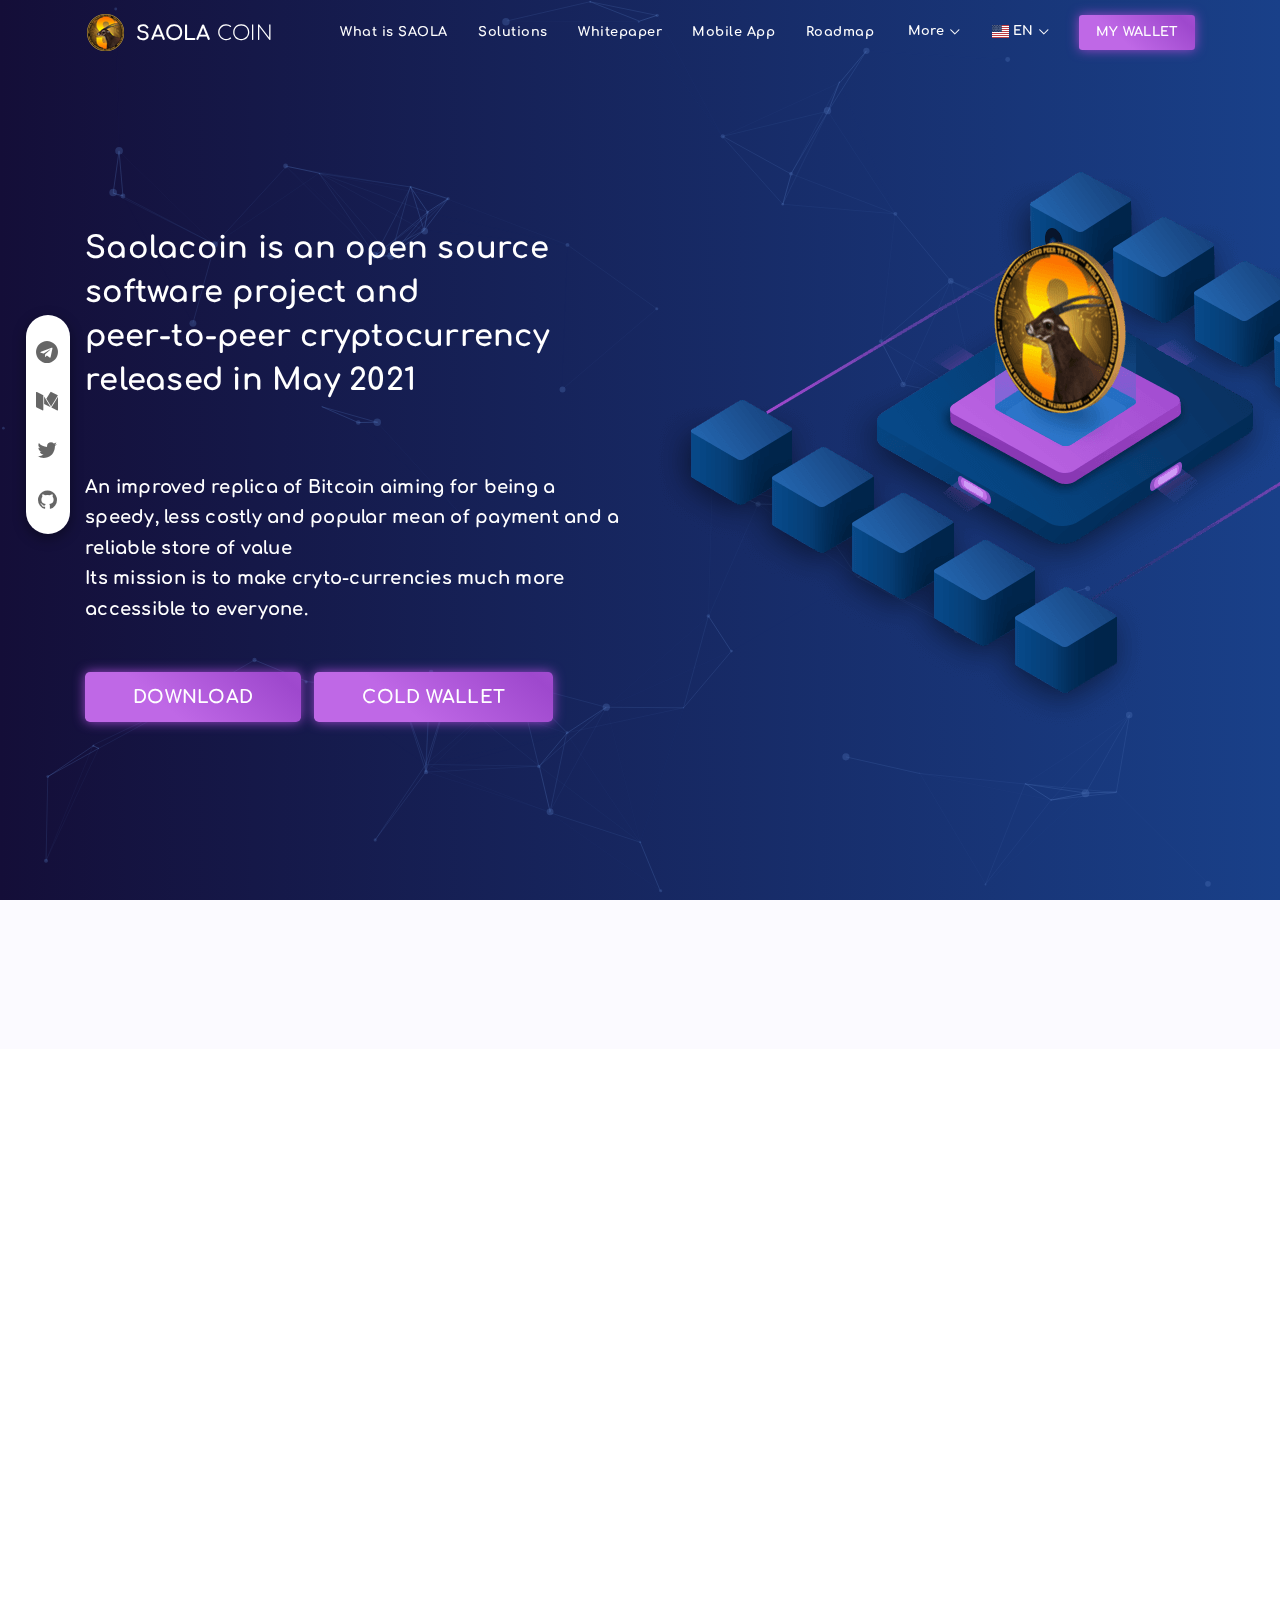
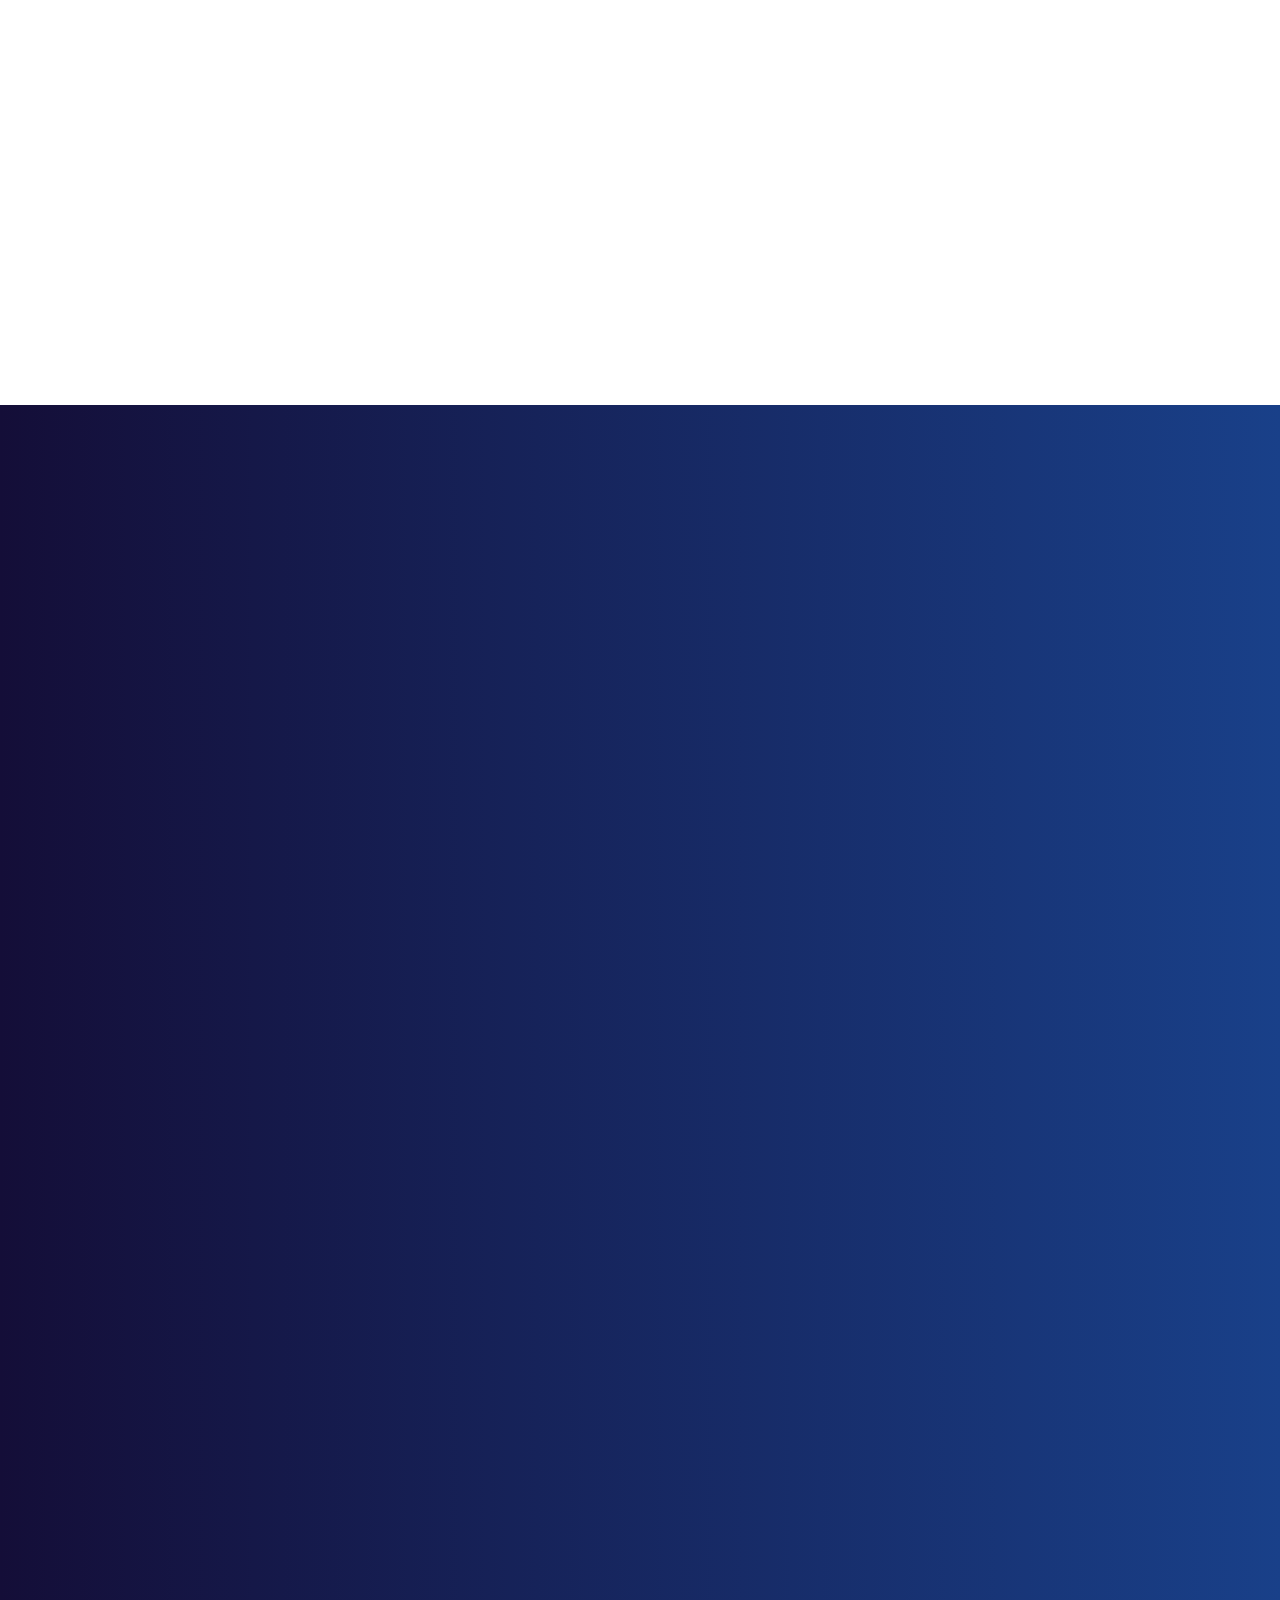
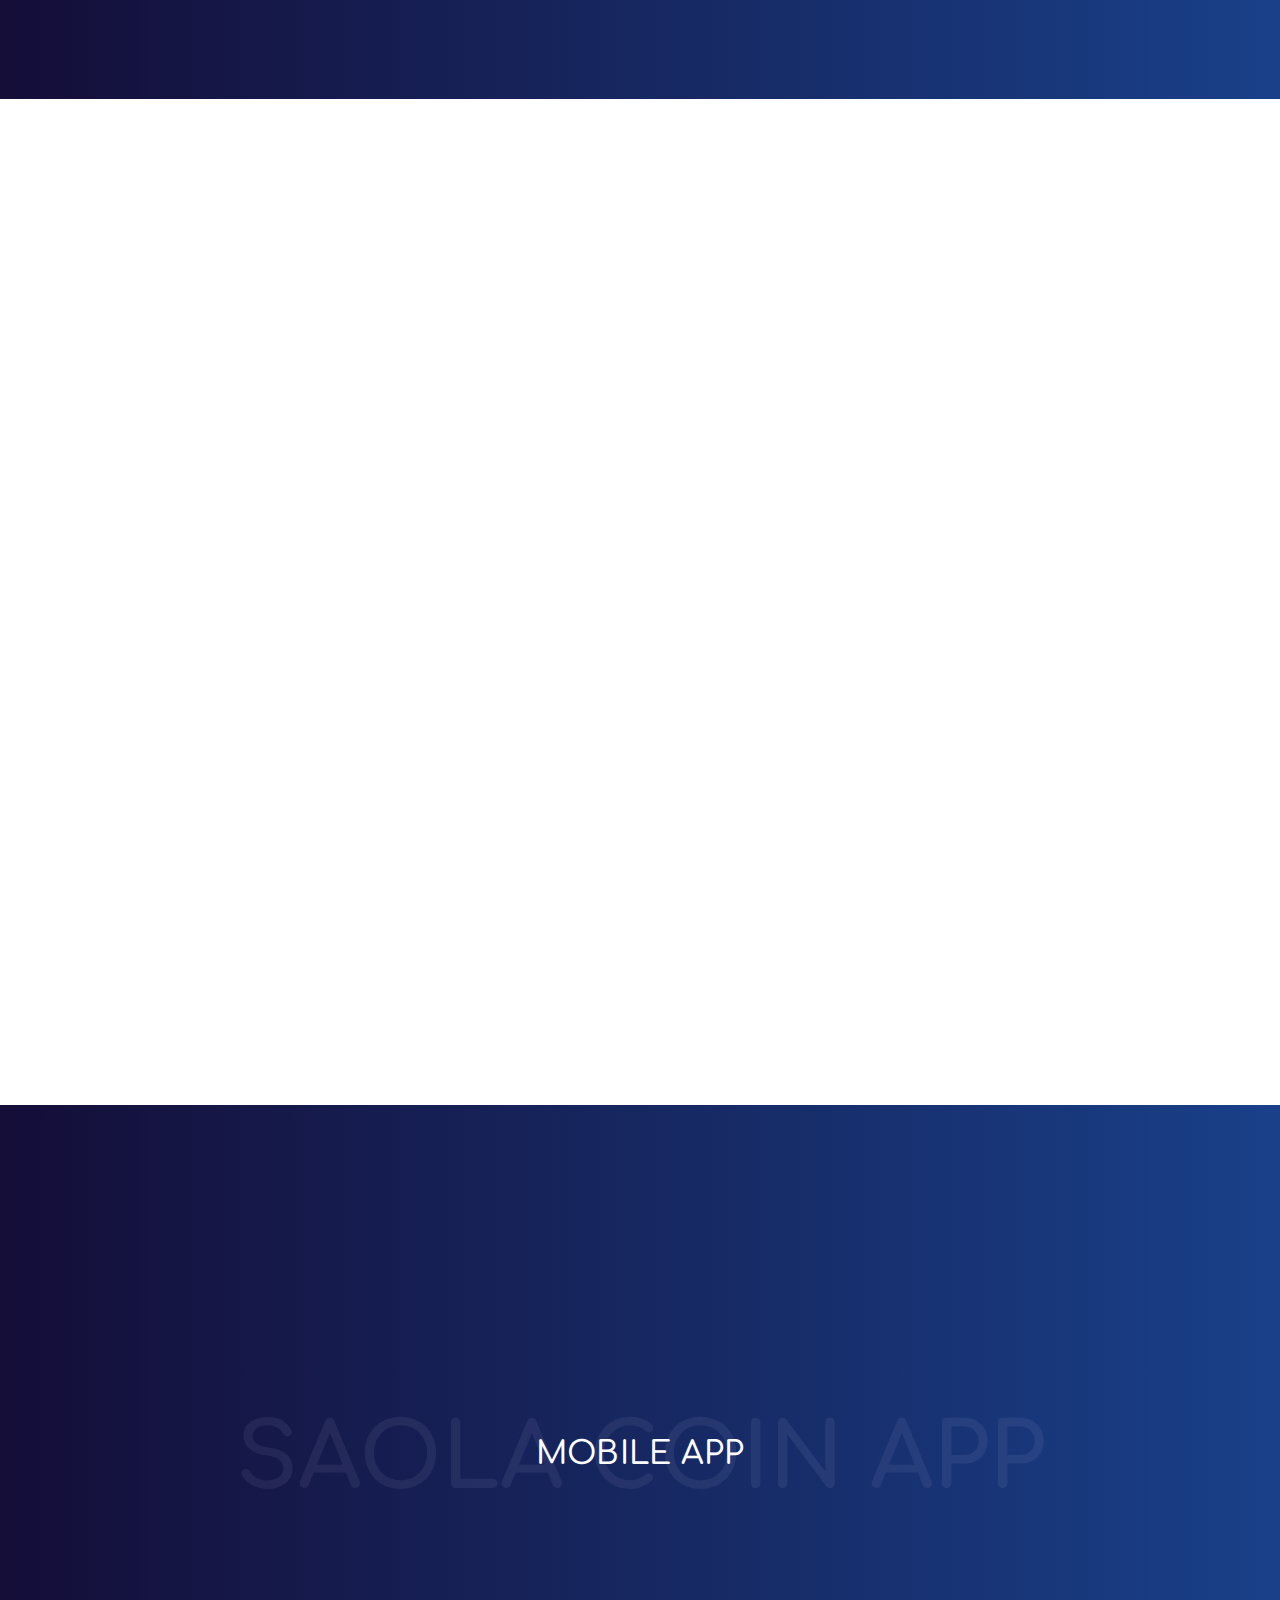
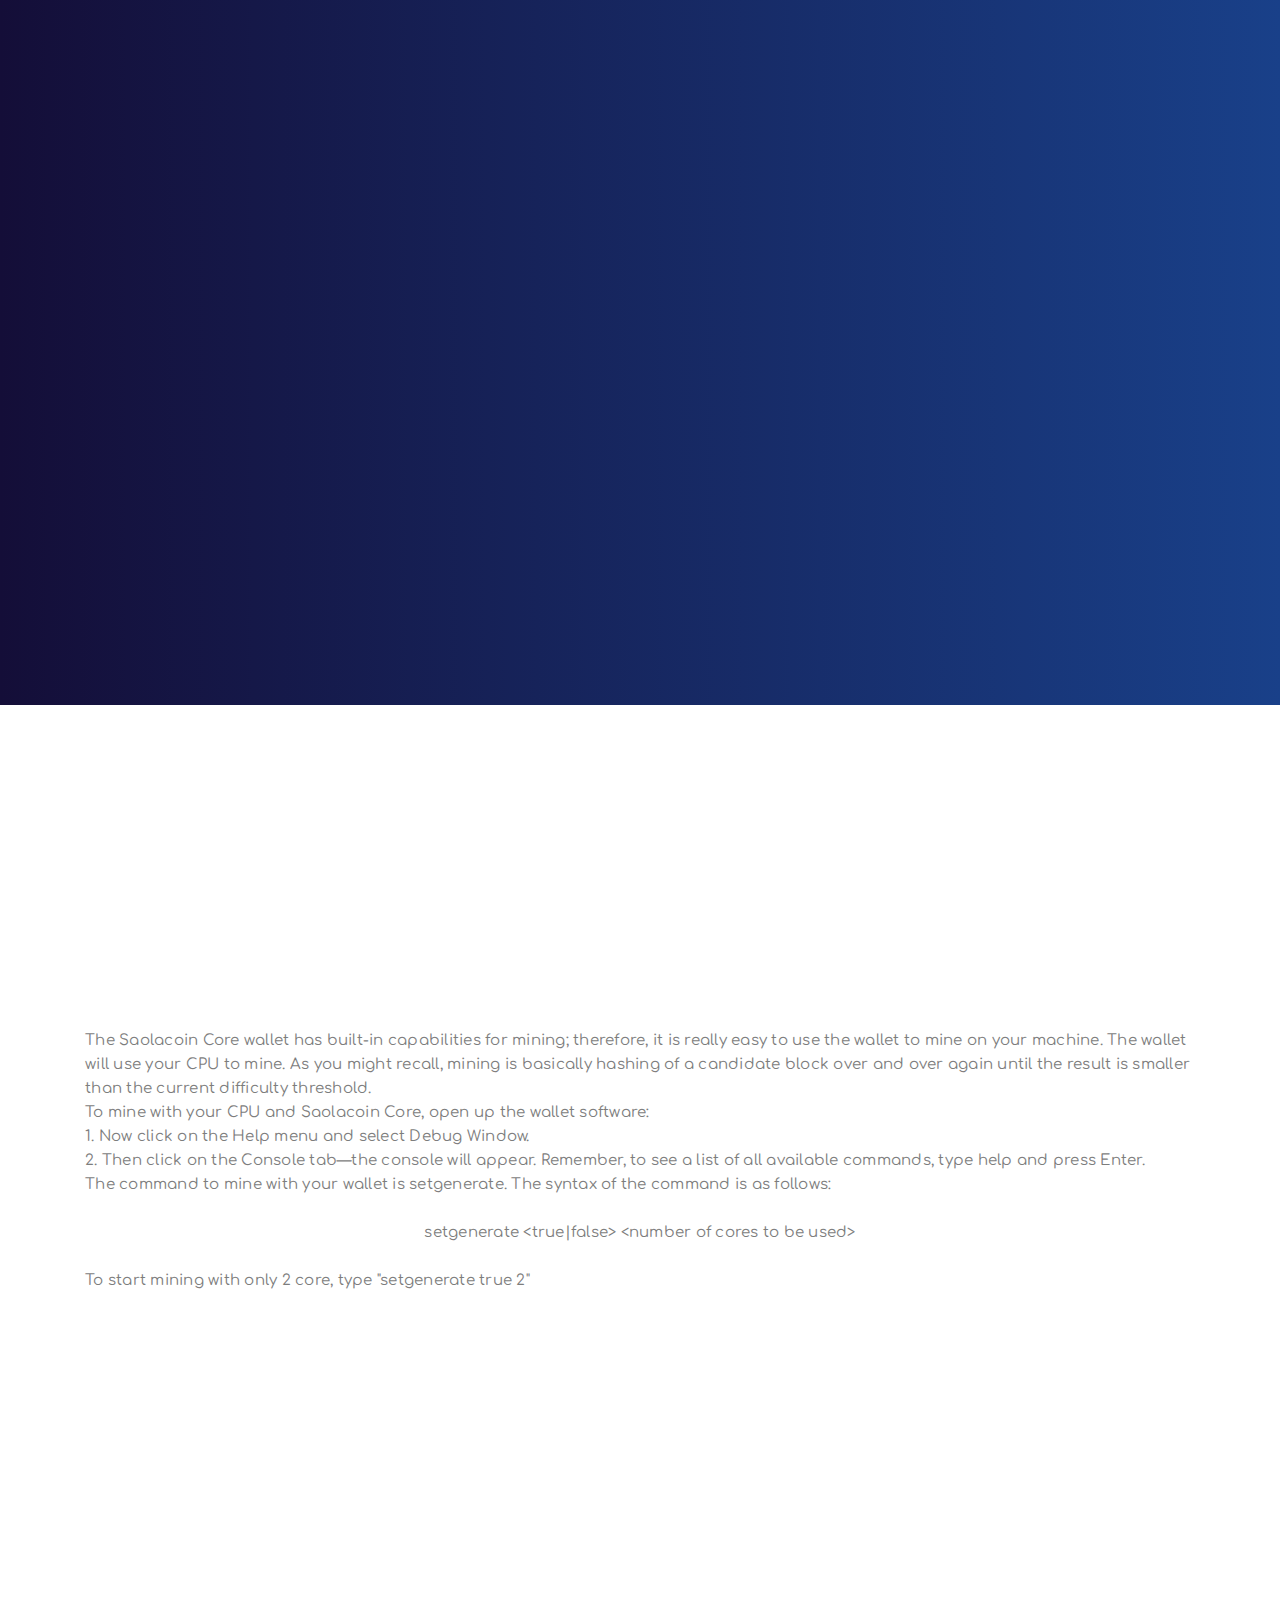
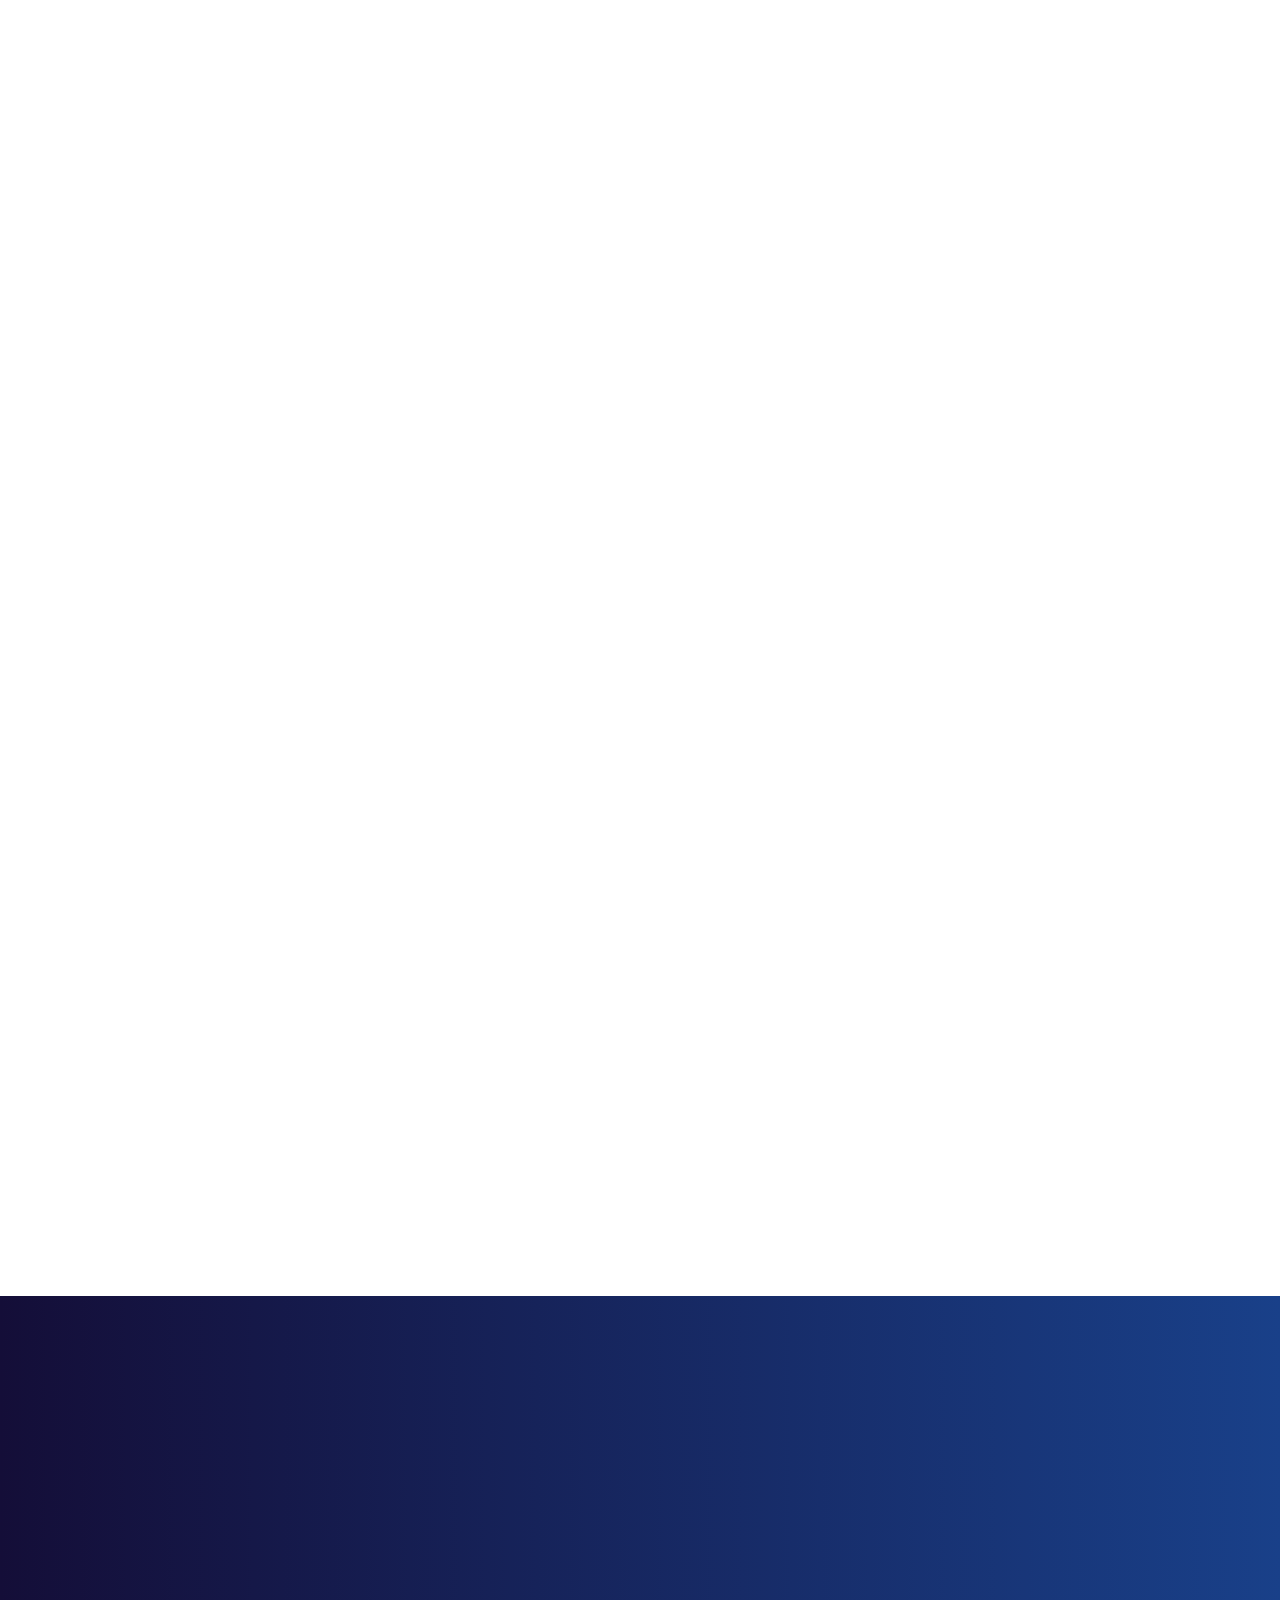
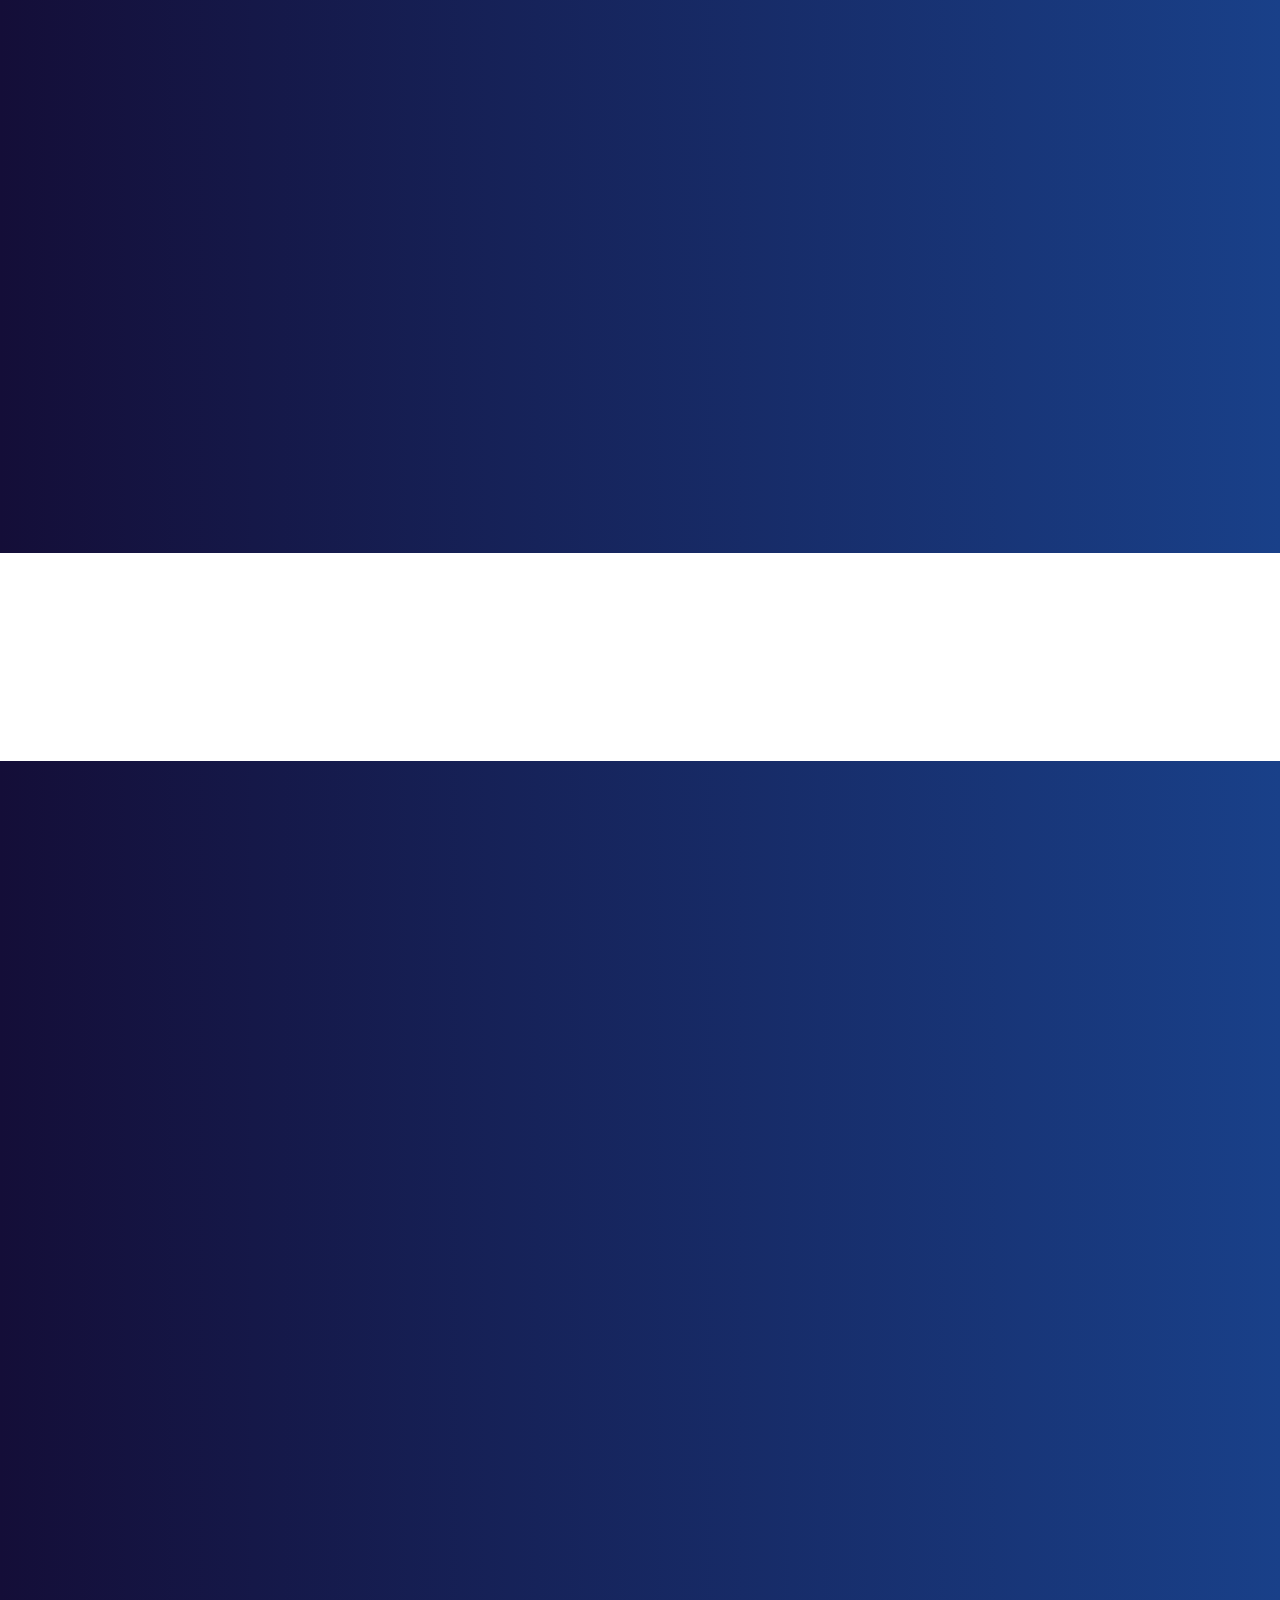
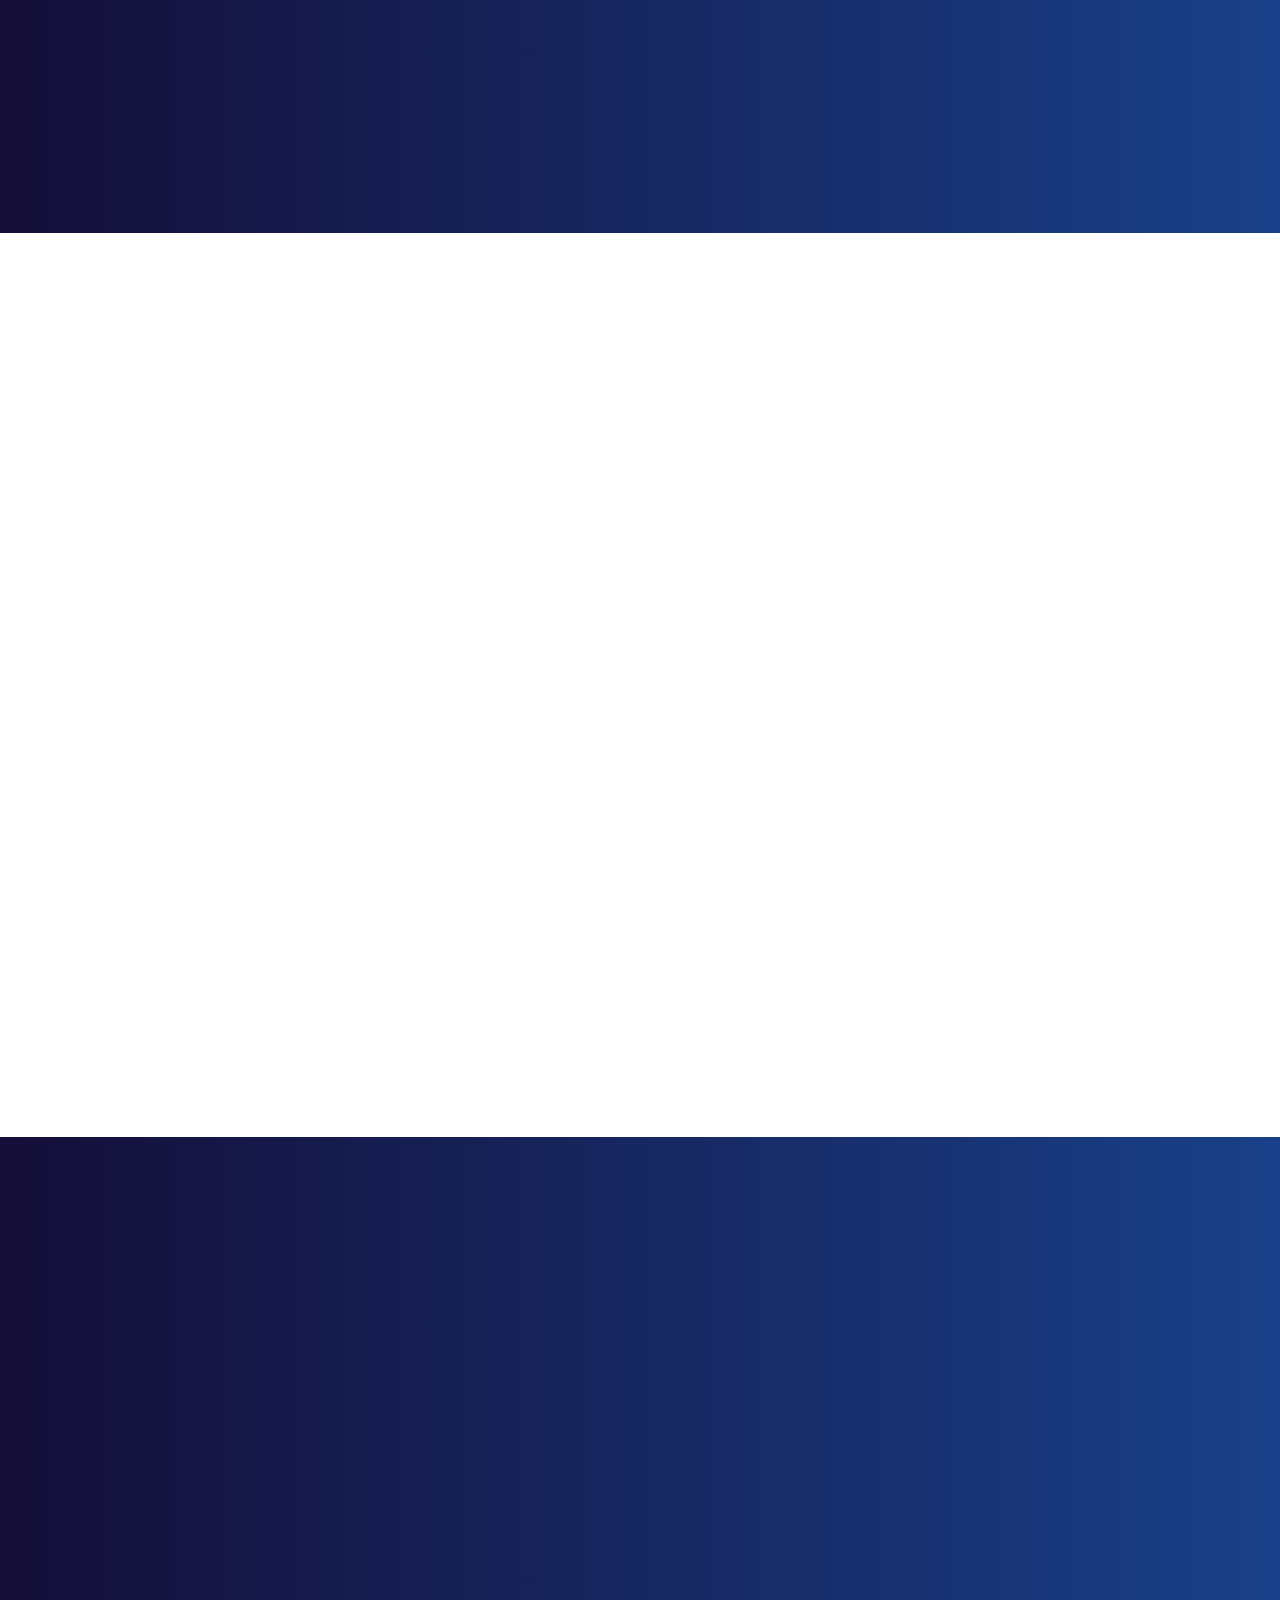
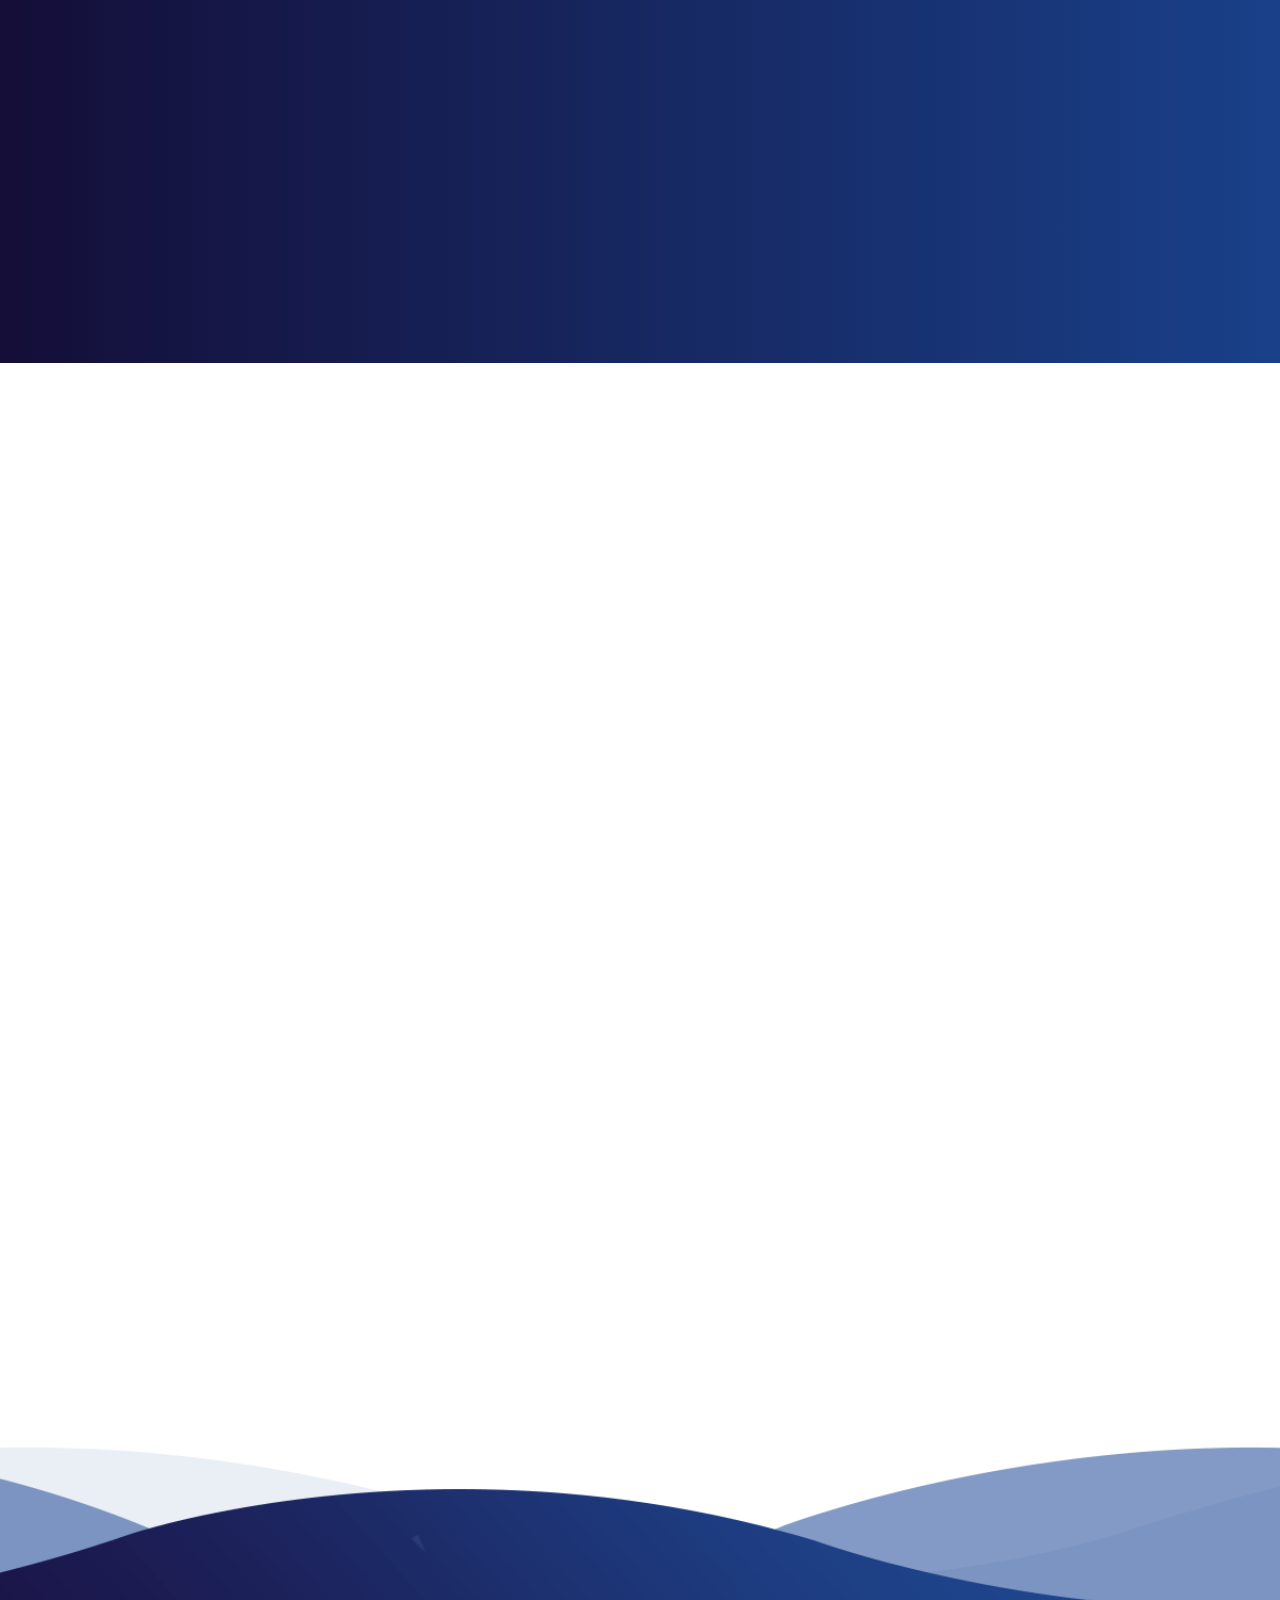
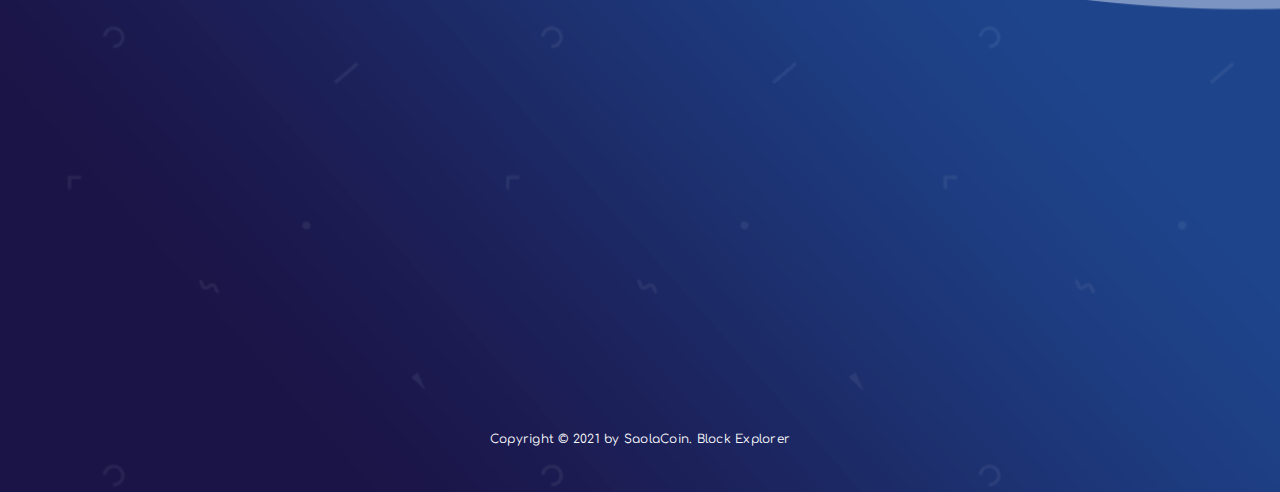
==== commit e3438a9a: "Update index.html" ====
--- a/index.html
+++ b/index.html
@@ -113,13 +113,13 @@
                 </li>
                 <li class="dropdown show mr-4 animated" data-animation="fadeInDown" data-animation-delay="1.7s">
                     <a class="dropdown-toggle" href="#" role="button" id="language" data-toggle="dropdown" aria-haspopup="true" aria-expanded="false"><span class="flag-icon flag-icon-us"></span> EN</a>
-			<!--
+			
                     <div class="dropdown-menu" aria-labelledby="language">
-                        <a class="dropdown-item" href="#"><span class="flag-icon flag-icon-de"></span> GN</a>
-                        <a class="dropdown-item" href="#"><span class="flag-icon flag-icon-es"></span> SP</a>
-                        <a class="dropdown-item" href="#"><span class="flag-icon flag-icon-mq"></span> FR</a>
-                    </div>
-			-->
+                        <a class="dropdown-item" href="http://vn.saolacoin.org"><span class="flag-icon flag-icon-vn"></span> GN</a>
+                        <!--<a class="dropdown-item" href="#"><span class="flag-icon flag-icon-es"></span> SP</a>
+                        <a class="dropdown-item" href="#"><span class="flag-icon flag-icon-mq"></span> FR</a>-->
+                    </div>
+
                 </li>
             </ul>
             <span id="slide-line"></span>
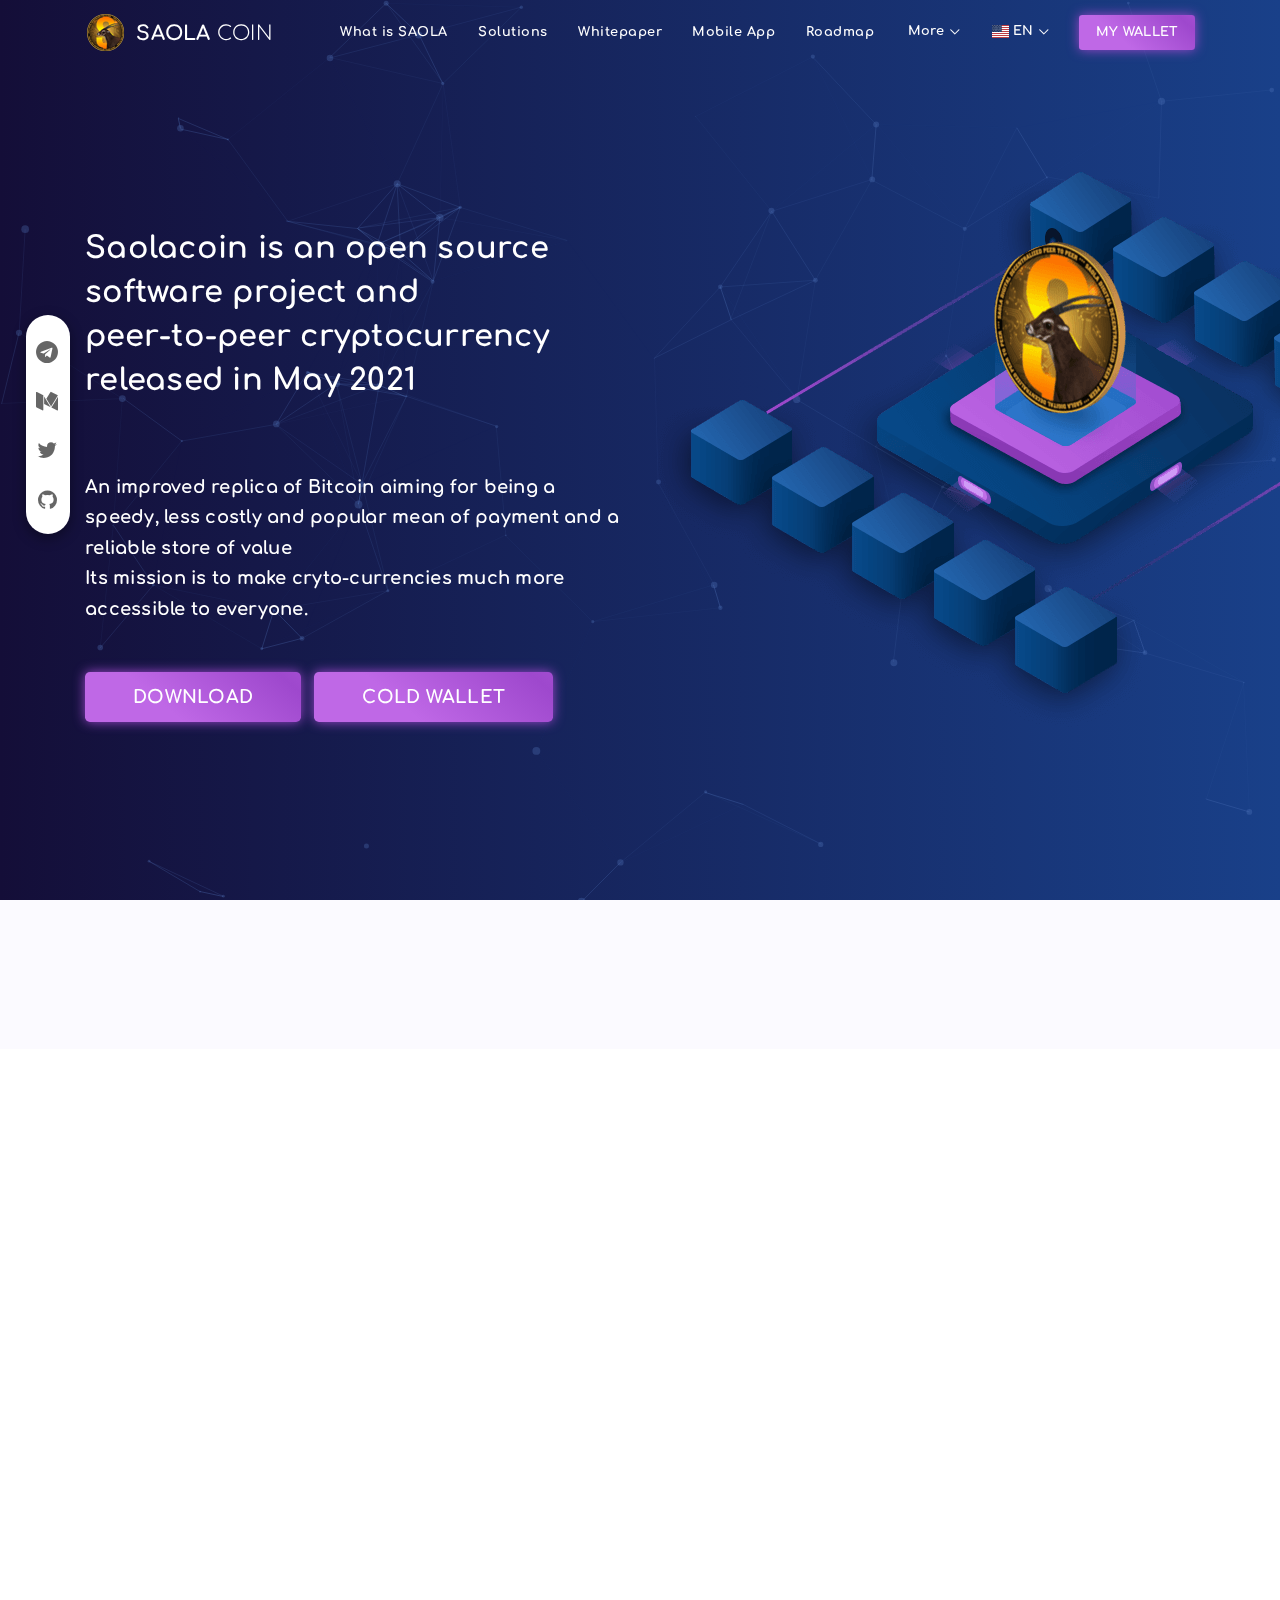
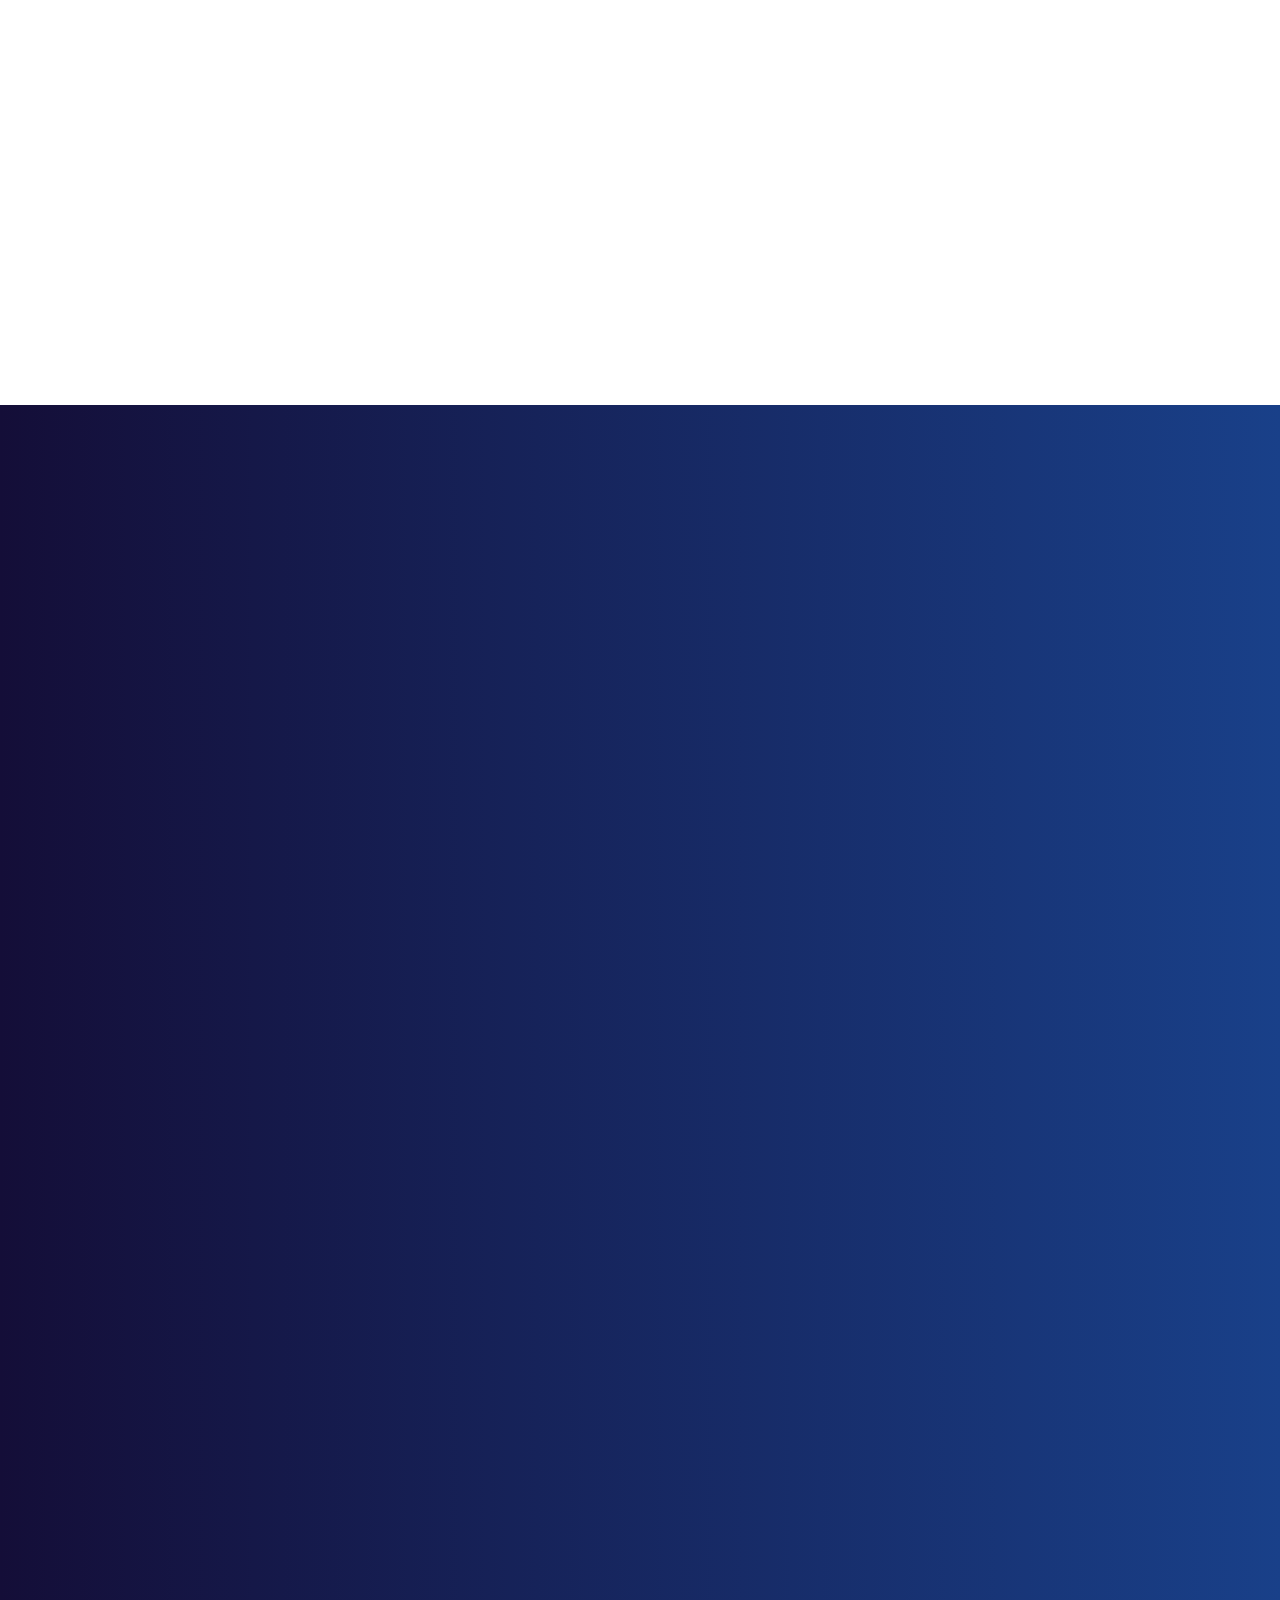
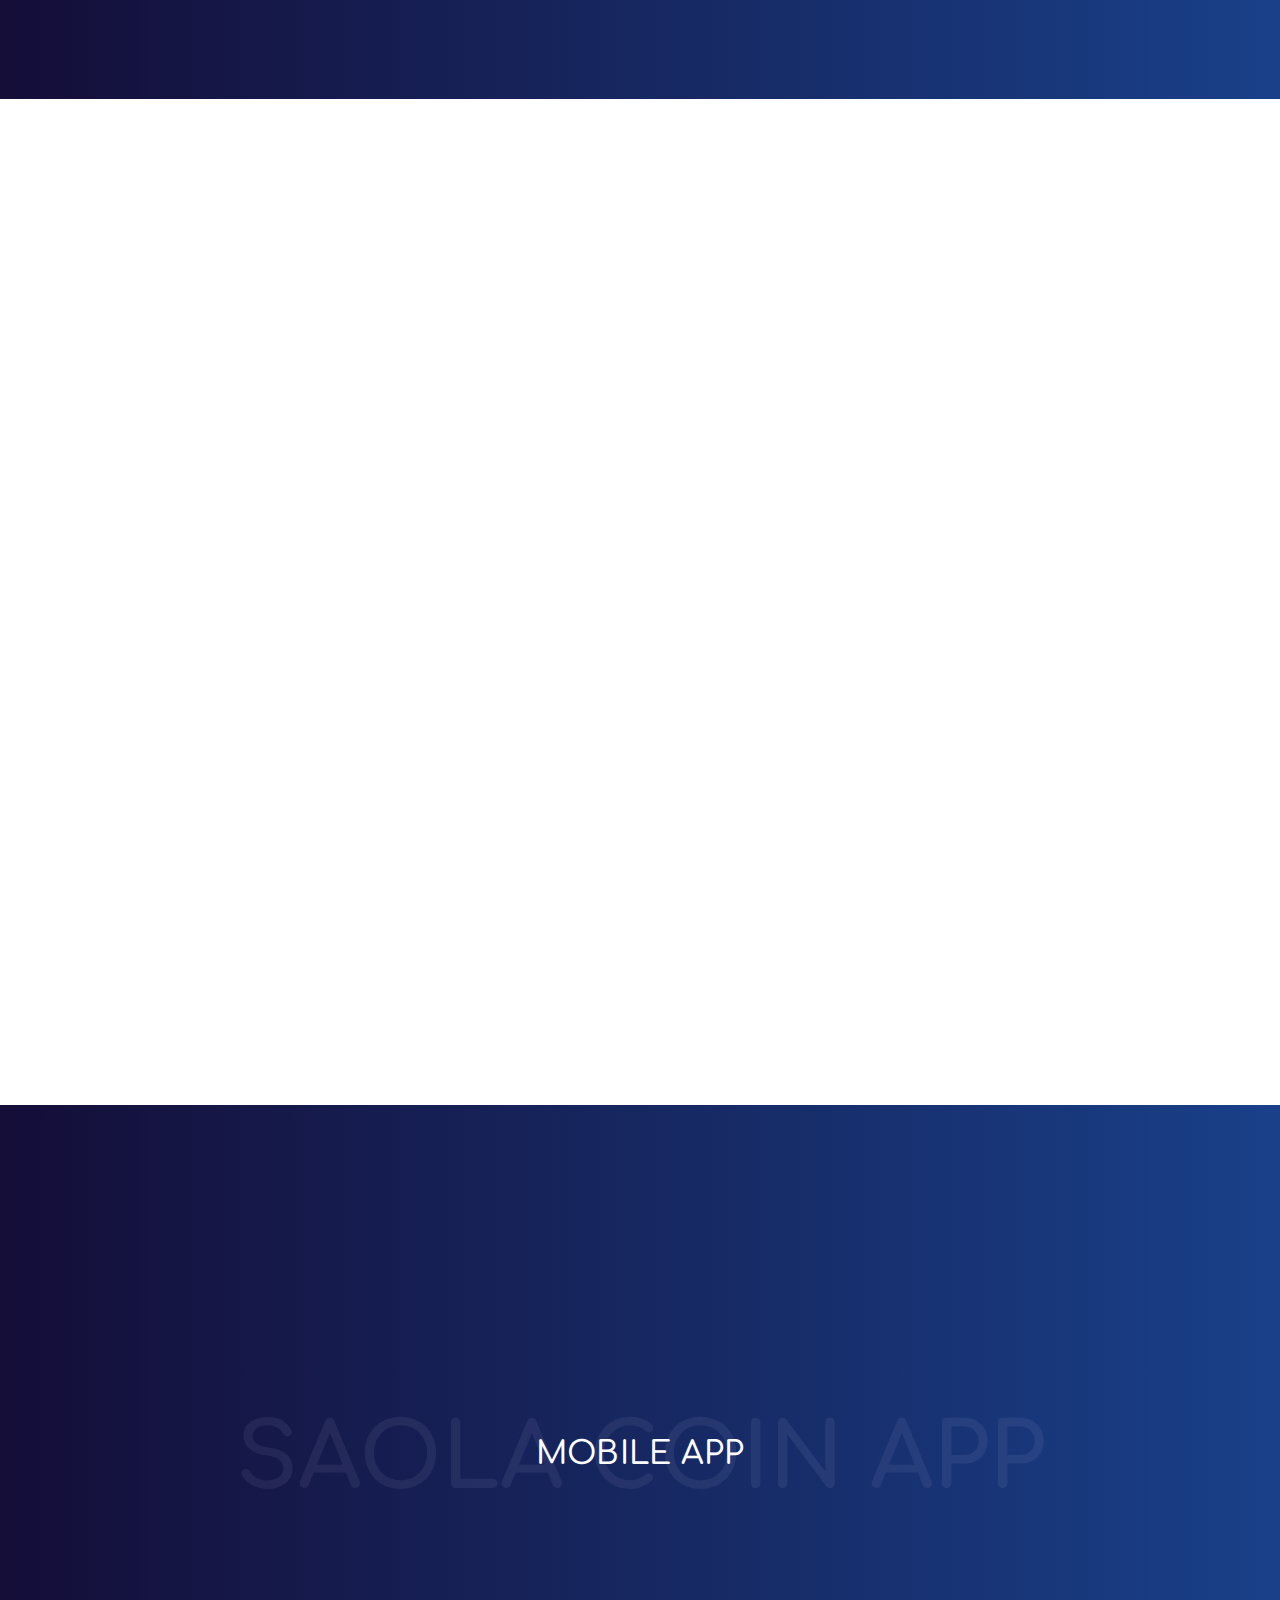
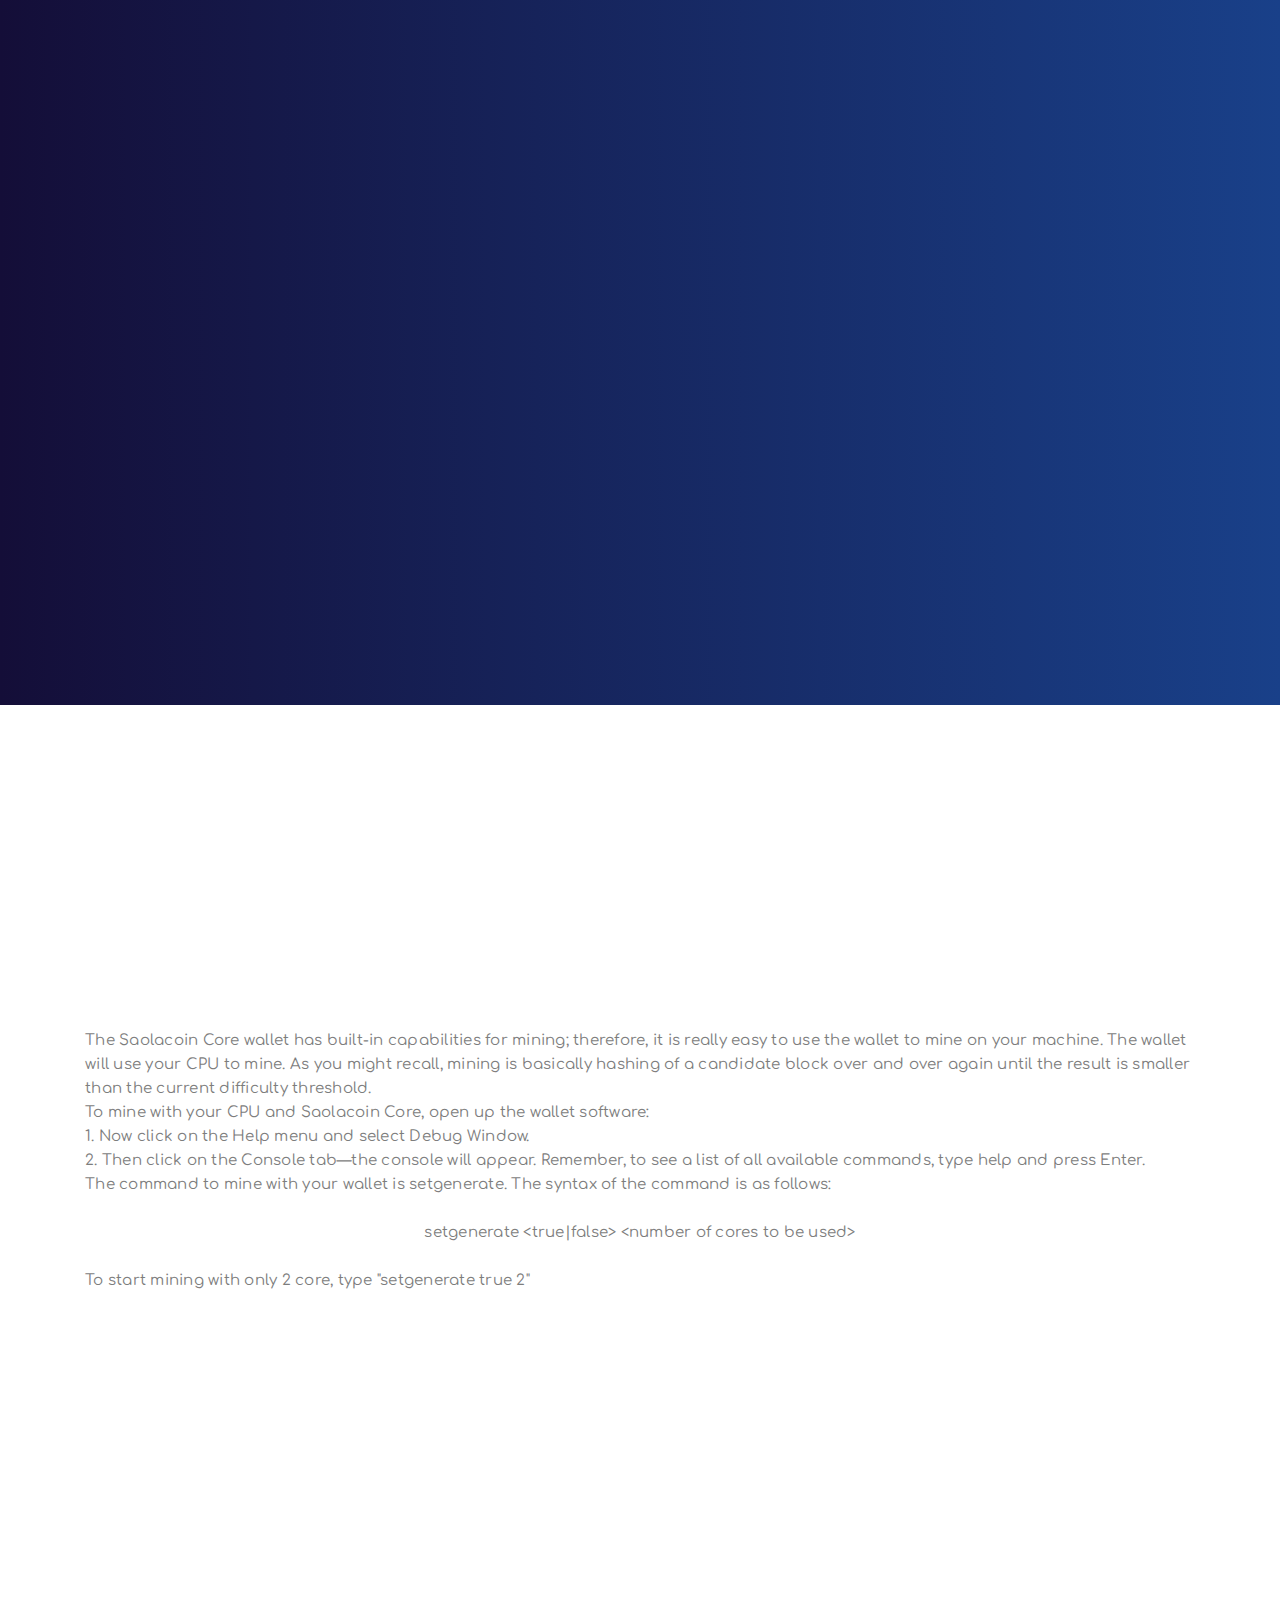
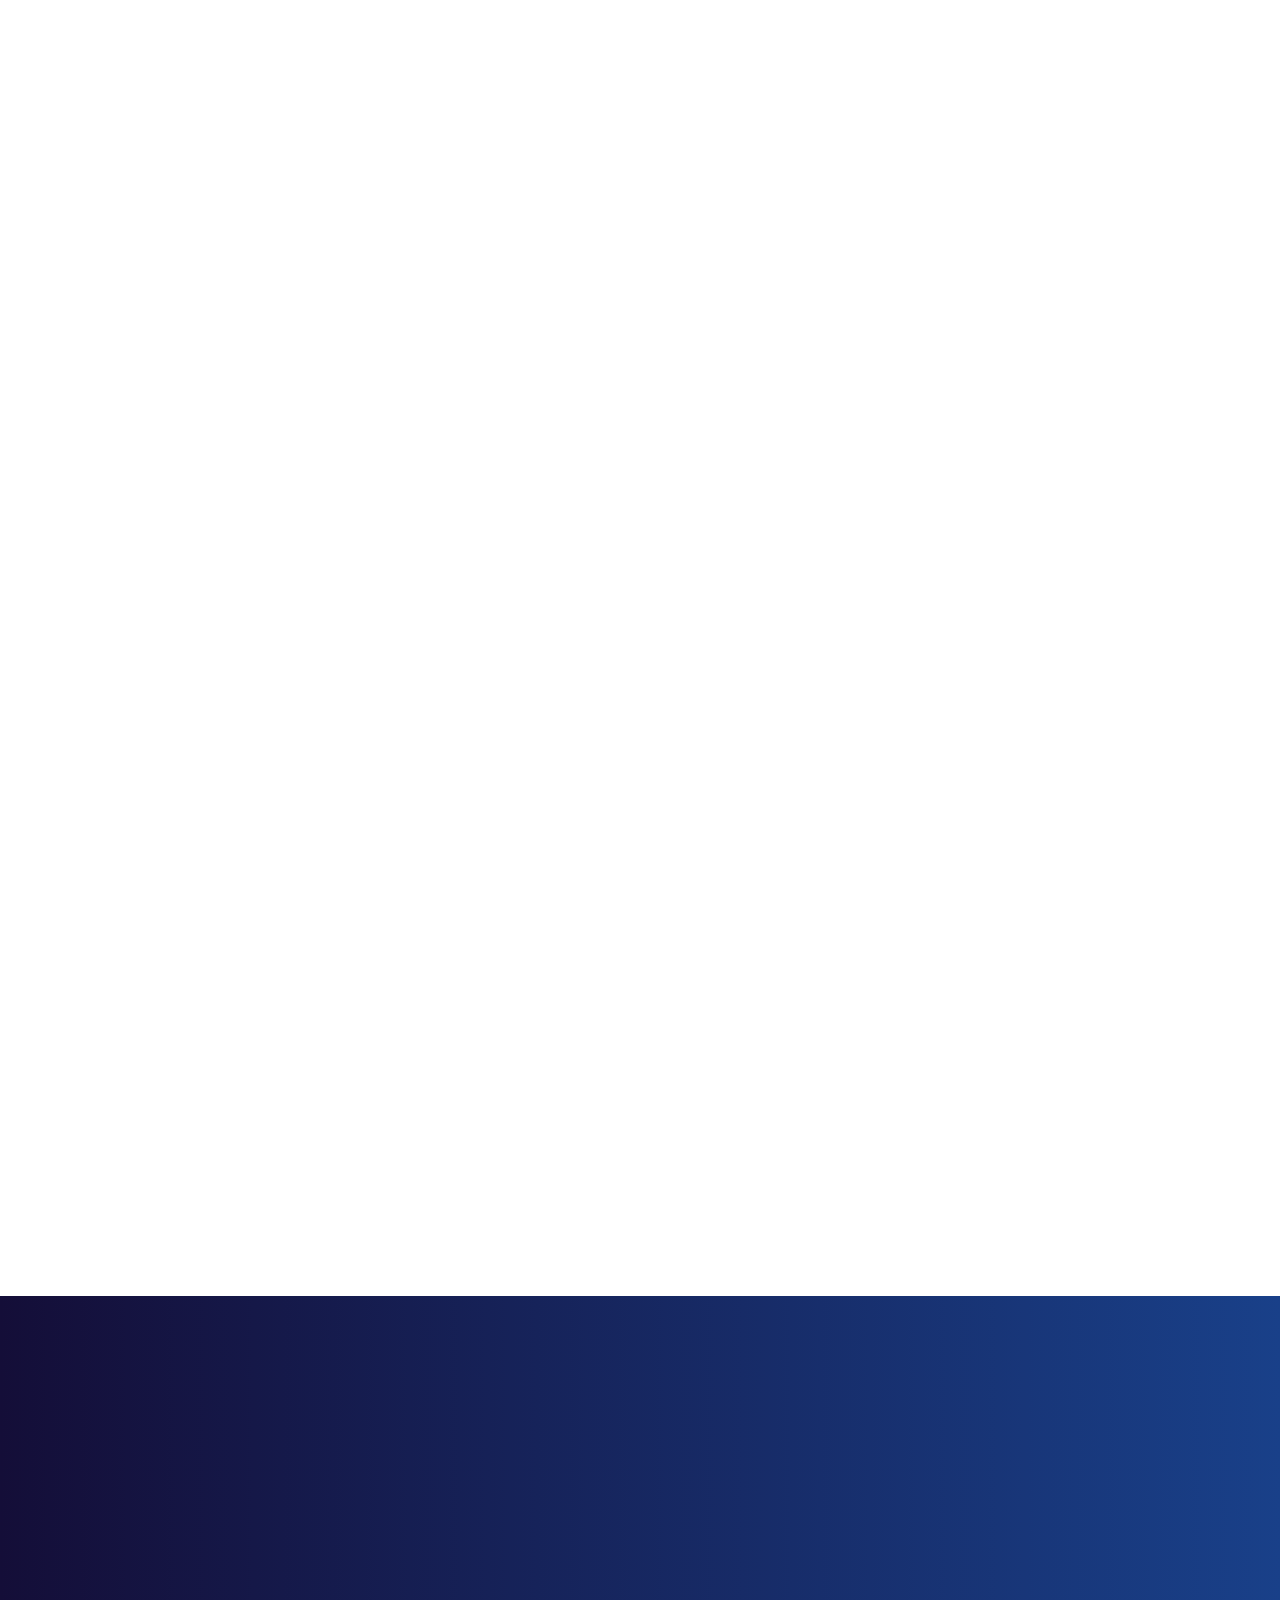
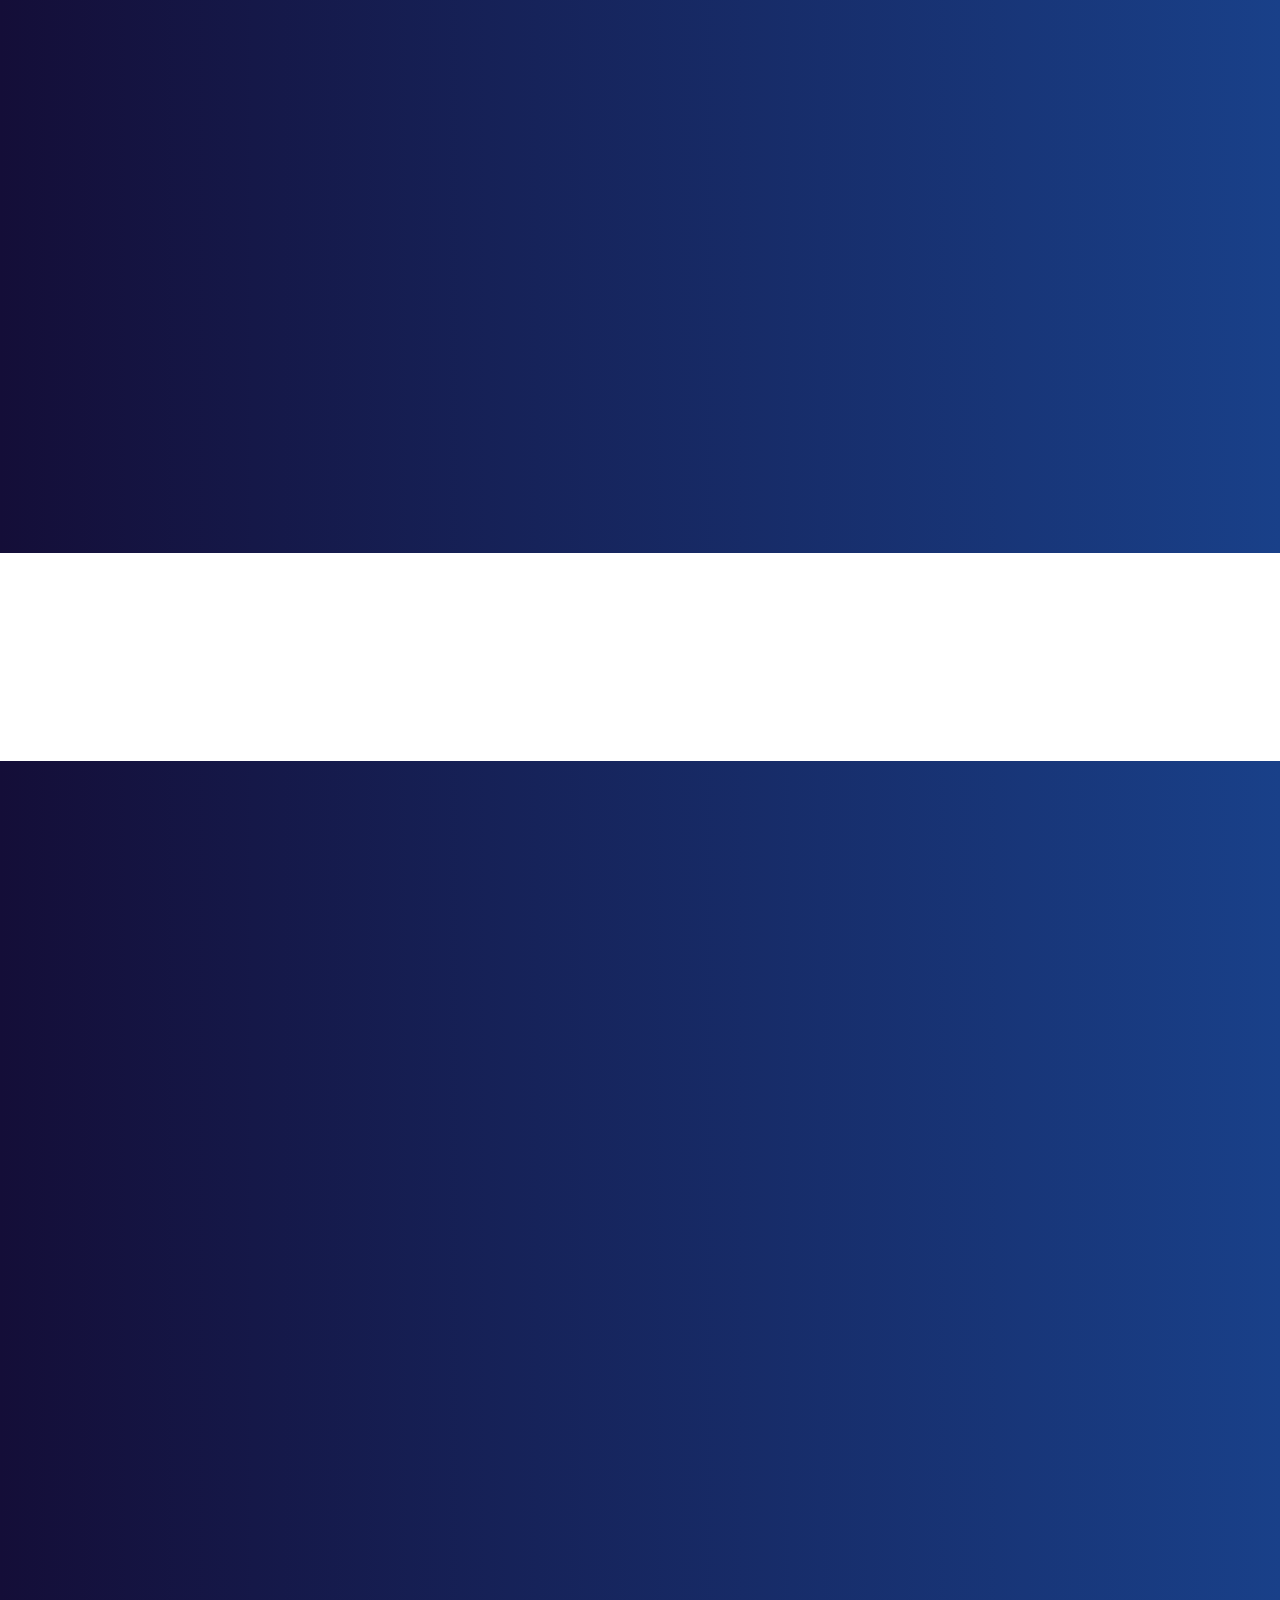
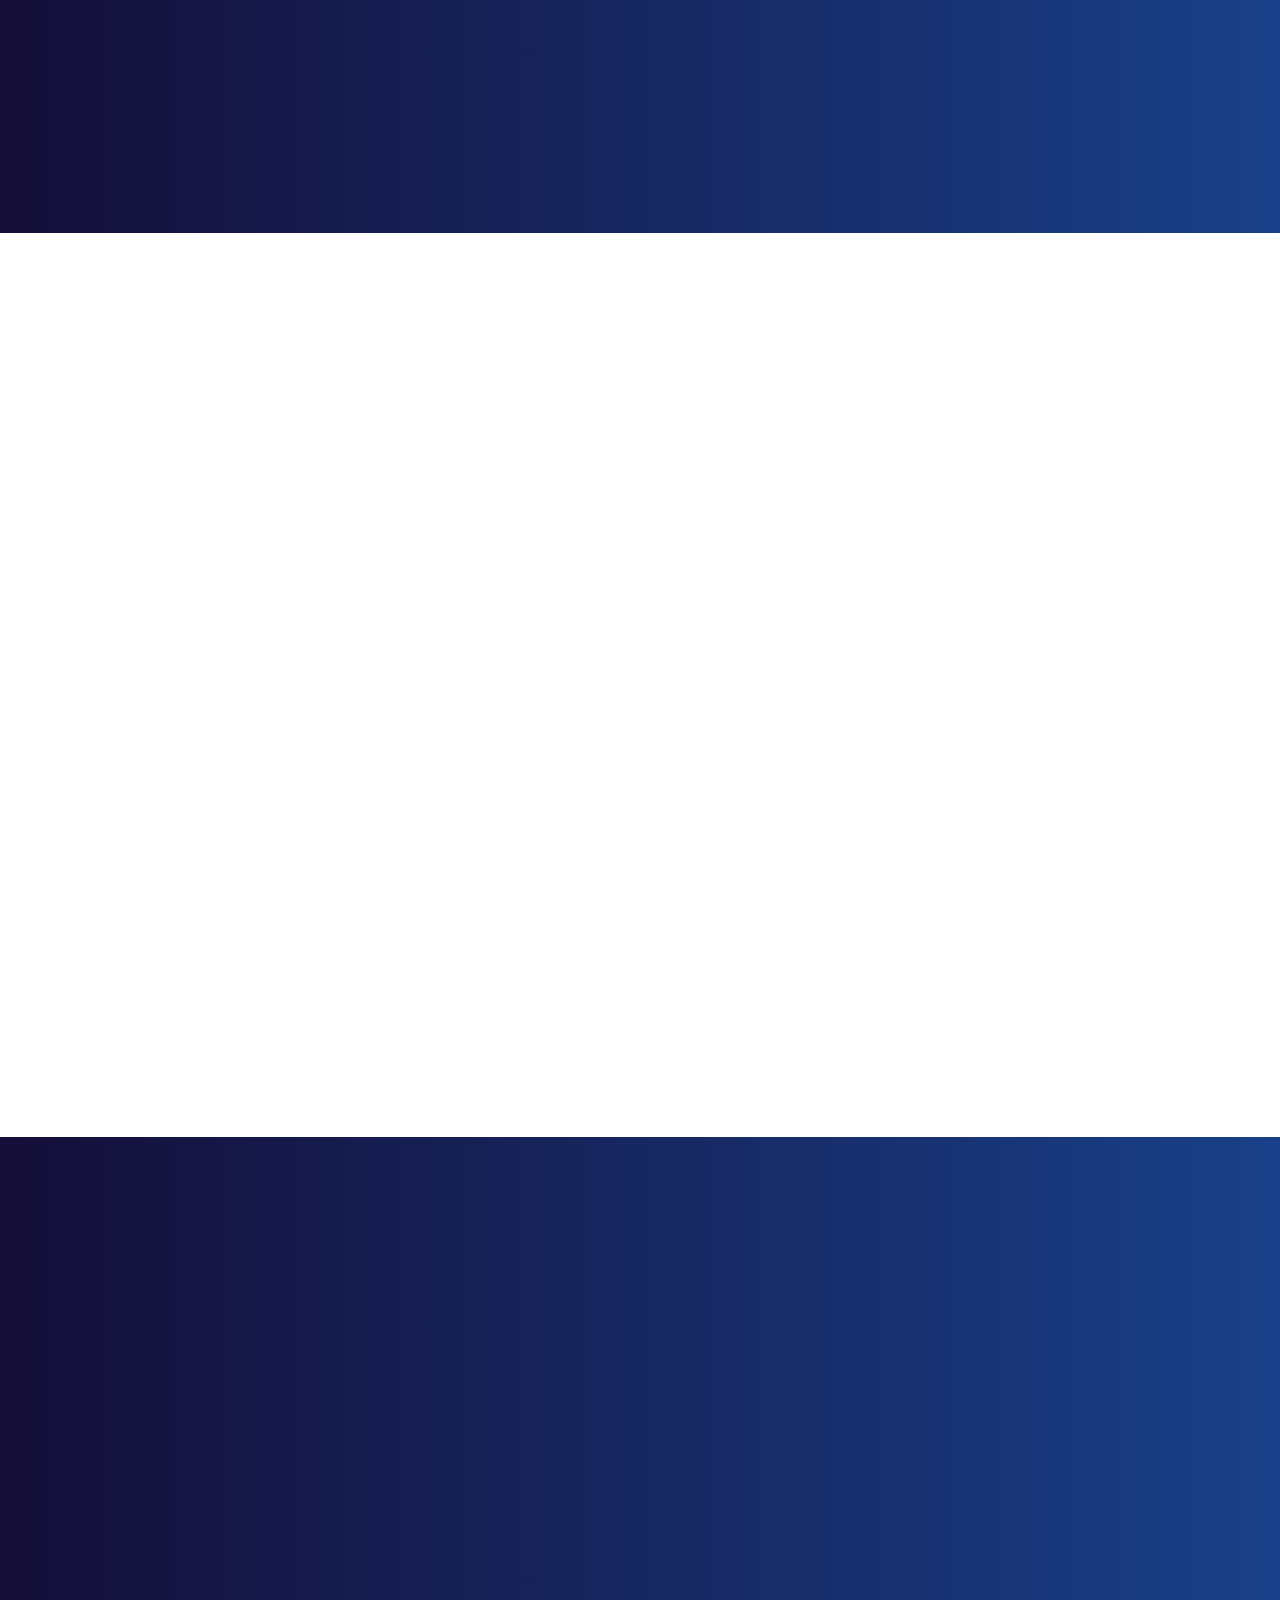
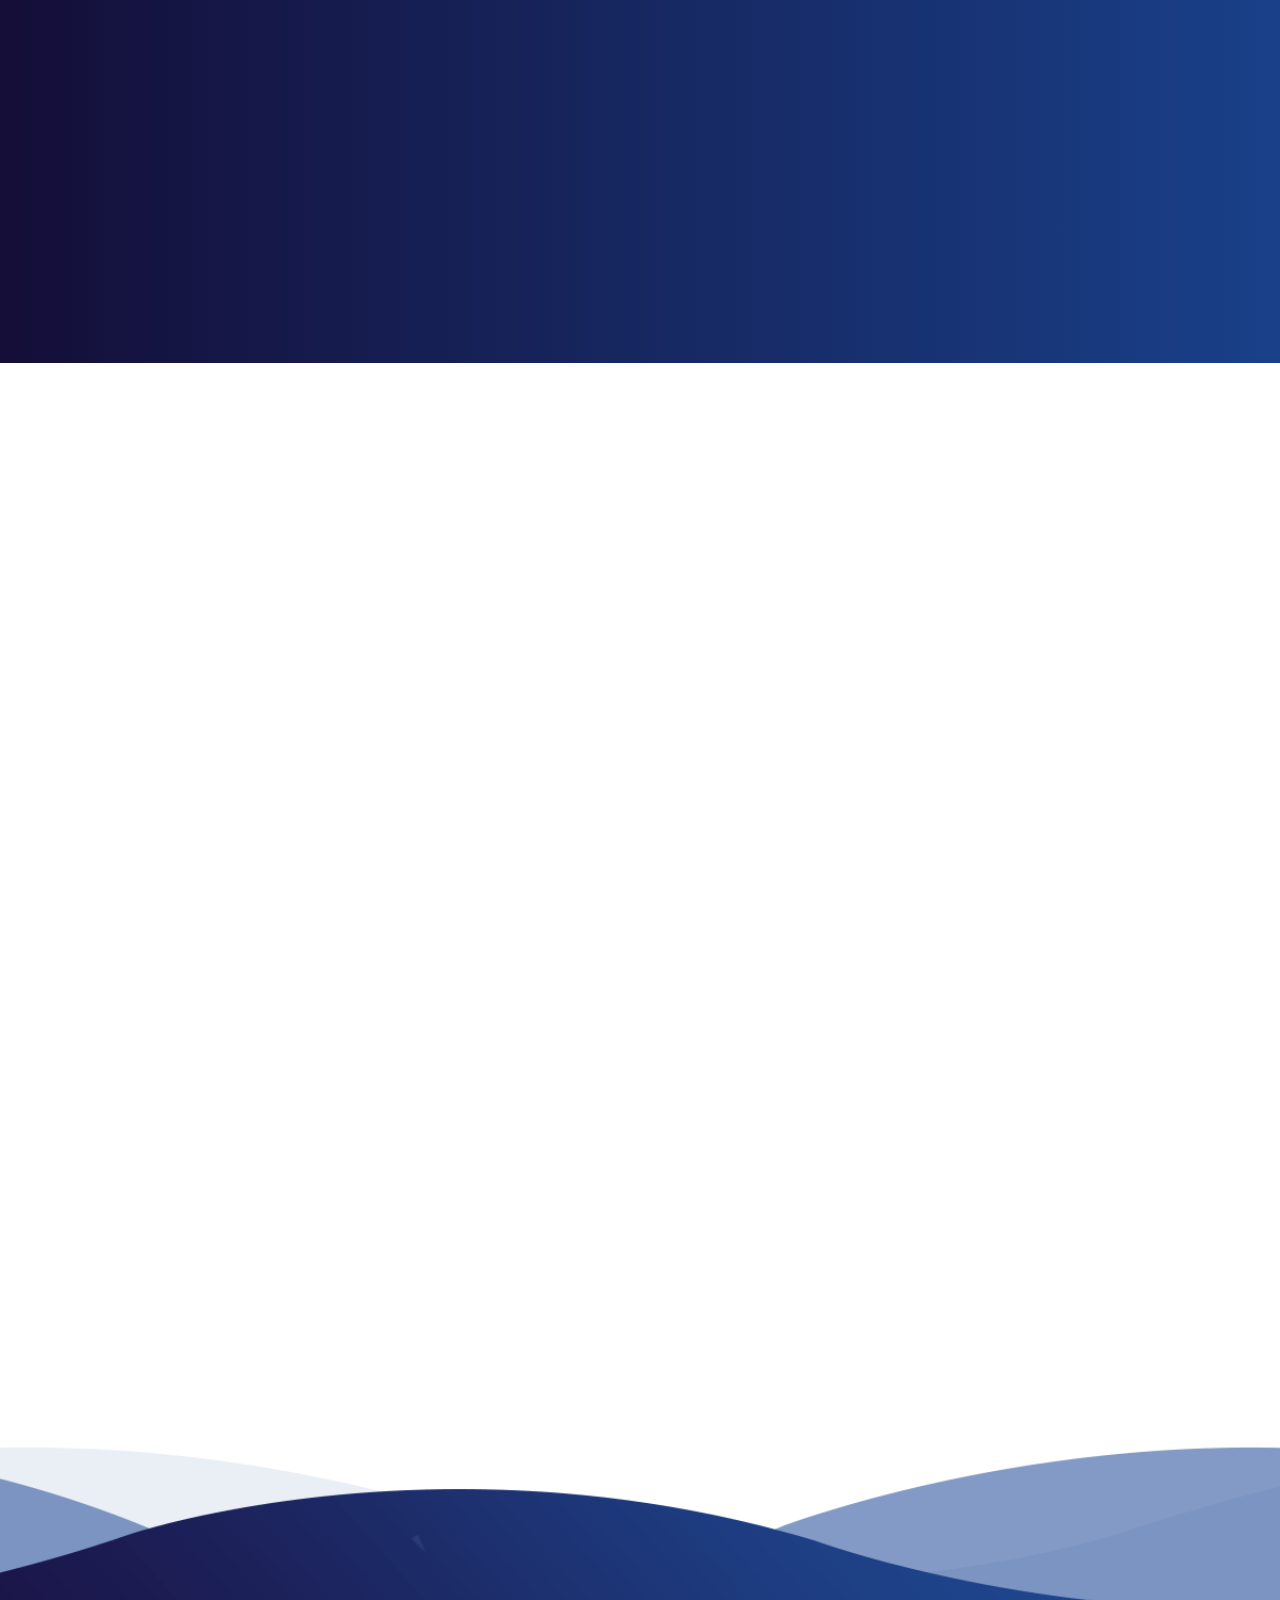
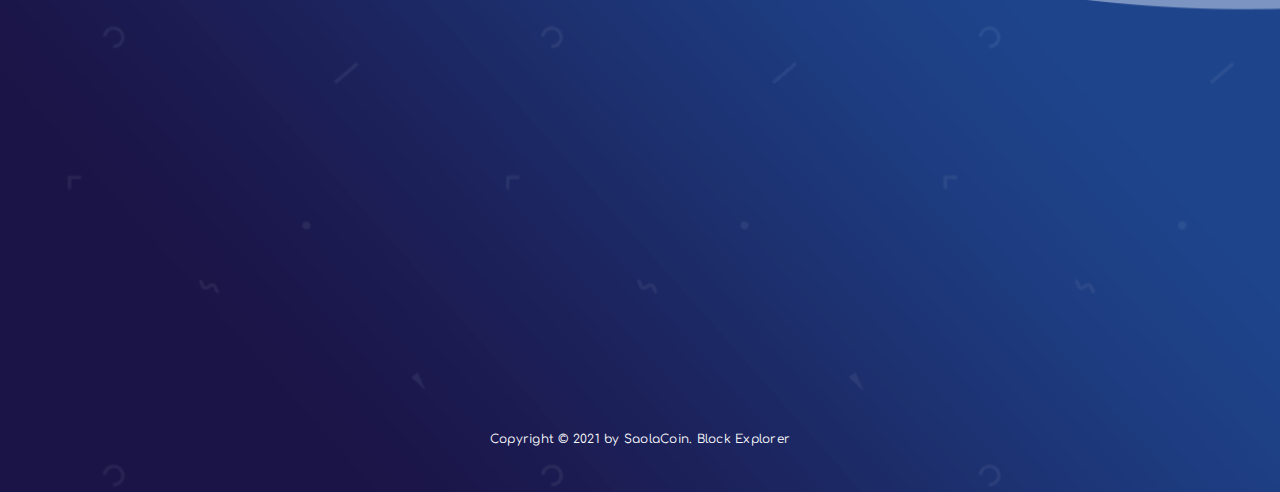
==== commit 89ad88d5: "Update index.html" ====
--- a/index.html
+++ b/index.html
@@ -115,7 +115,7 @@
                     <a class="dropdown-toggle" href="#" role="button" id="language" data-toggle="dropdown" aria-haspopup="true" aria-expanded="false"><span class="flag-icon flag-icon-us"></span> EN</a>
 			
                     <div class="dropdown-menu" aria-labelledby="language">
-                        <a class="dropdown-item" href="http://vn.saolacoin.org"><span class="flag-icon flag-icon-vn"></span> GN</a>
+                        <a class="dropdown-item" href="http://vn.saolacoin.org"><span class="flag-icon flag-icon-vn"></span> EN</a>
                         <!--<a class="dropdown-item" href="#"><span class="flag-icon flag-icon-es"></span> SP</a>
                         <a class="dropdown-item" href="#"><span class="flag-icon flag-icon-mq"></span> FR</a>-->
                     </div>
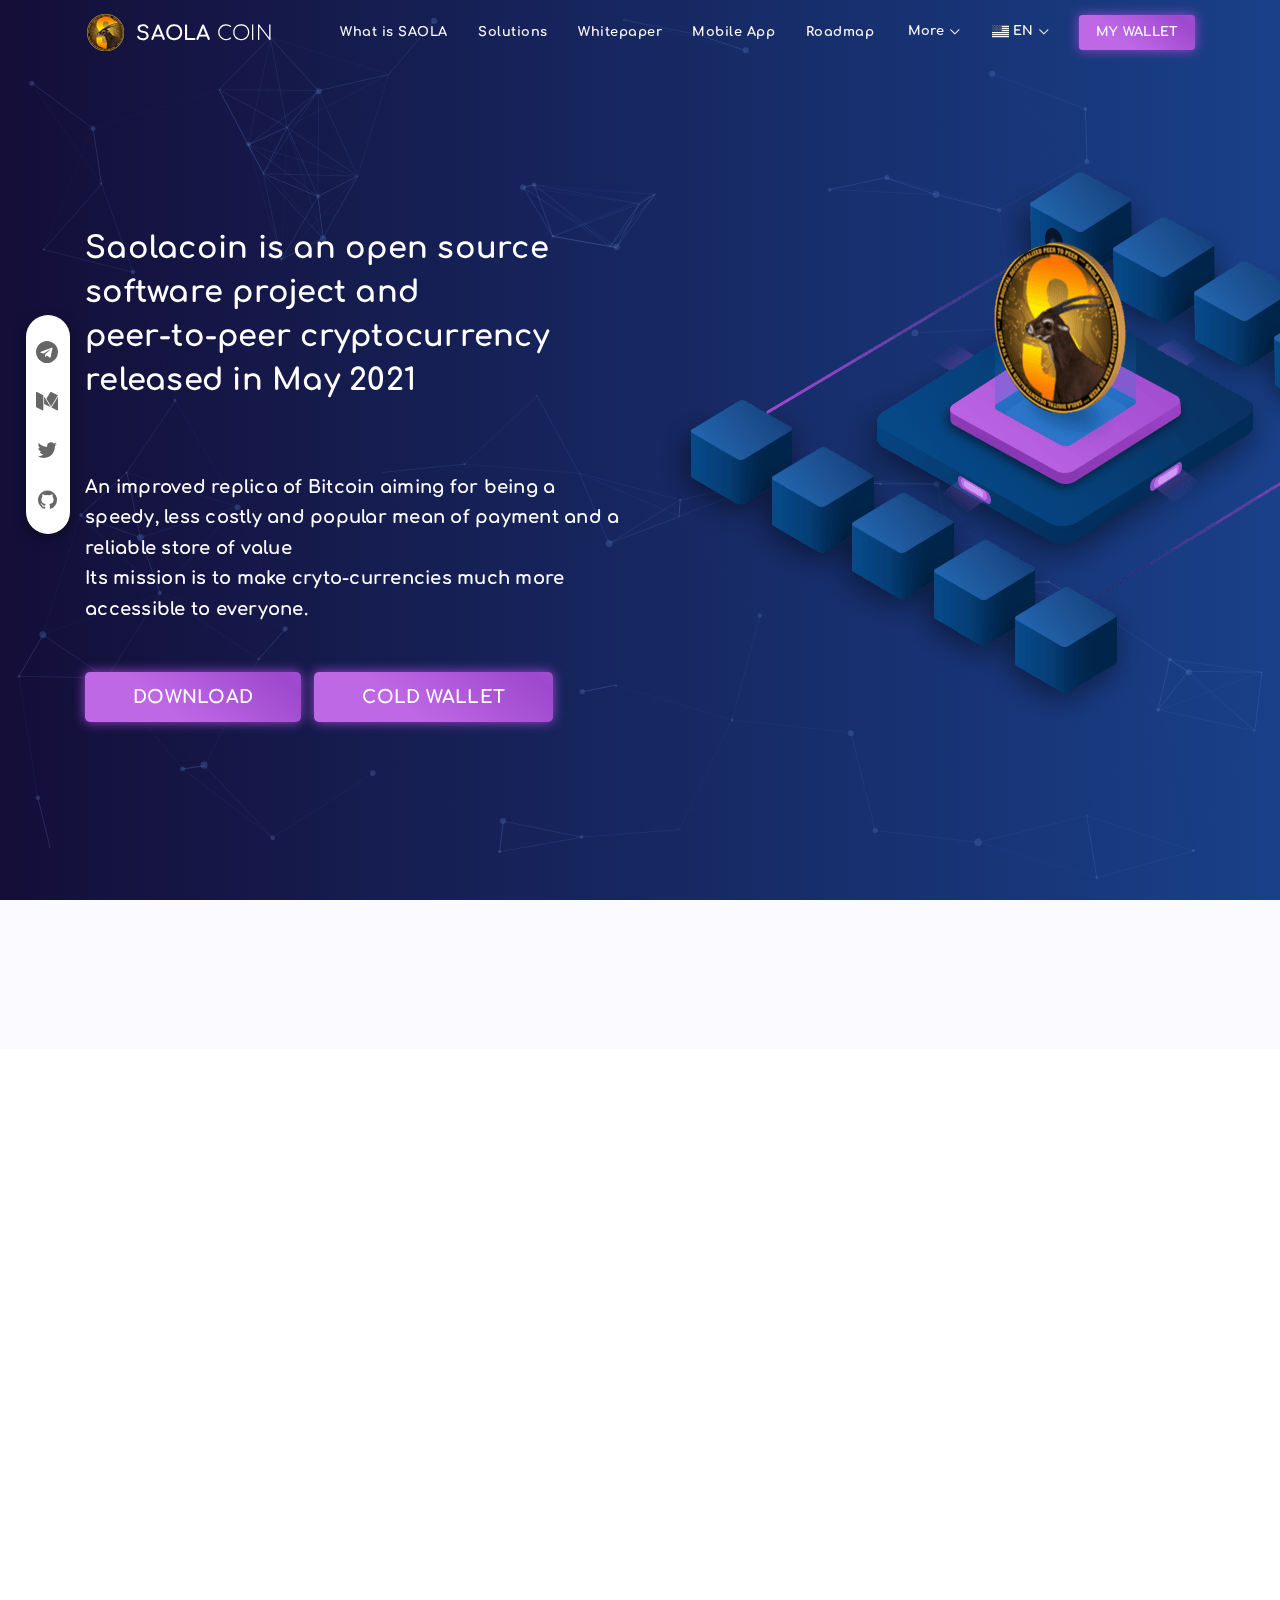
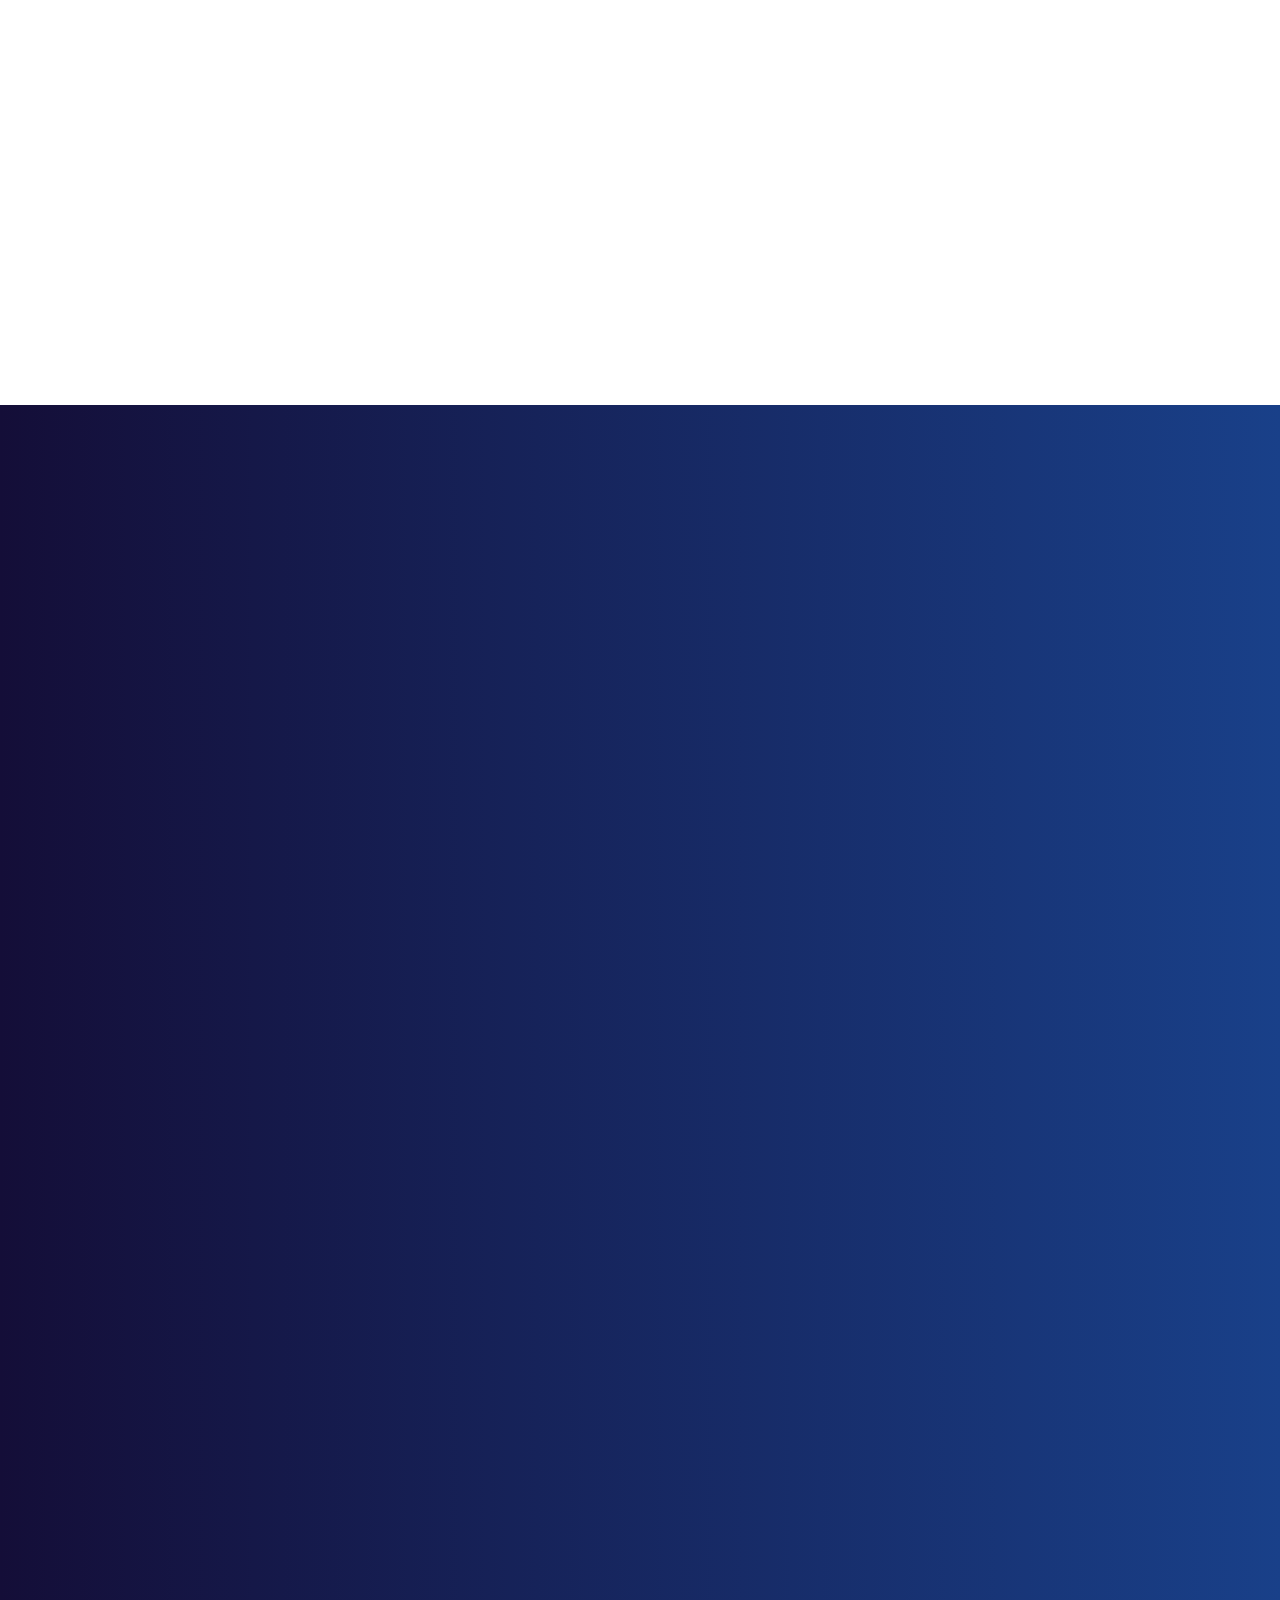
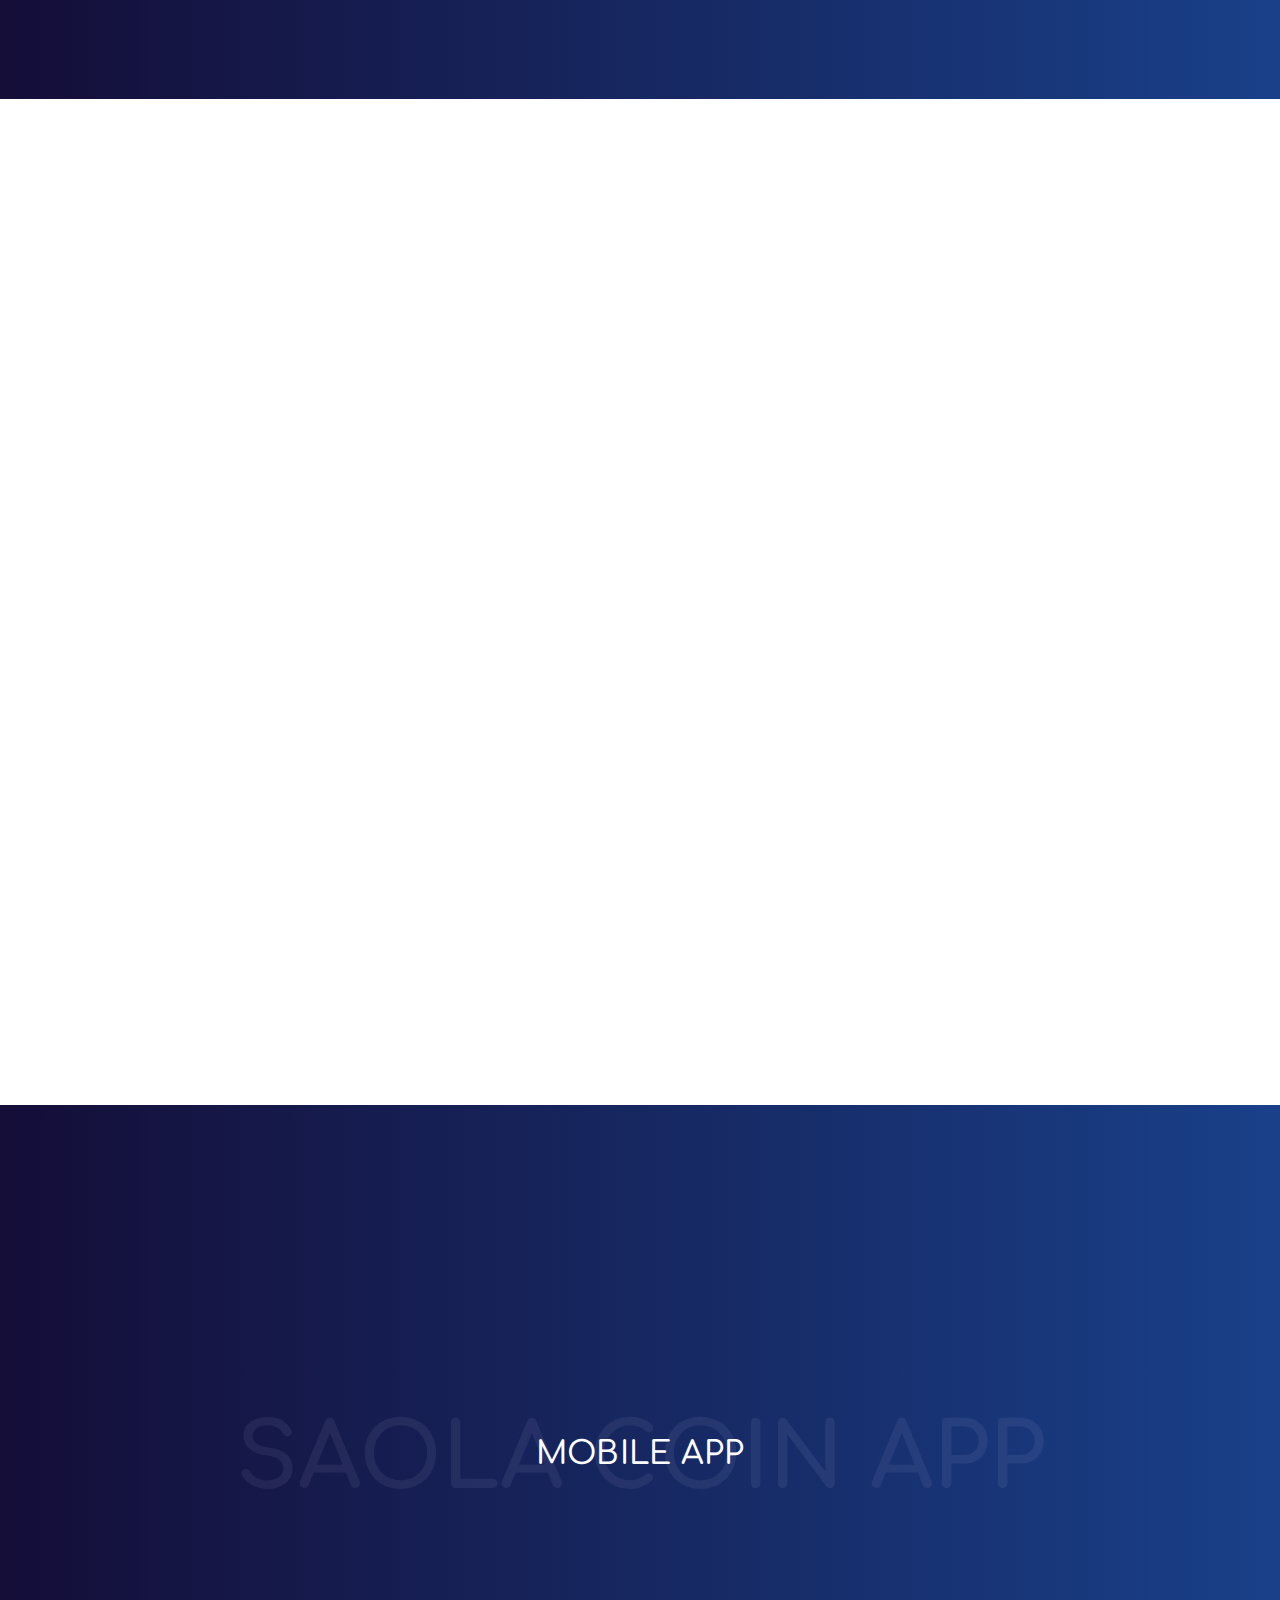
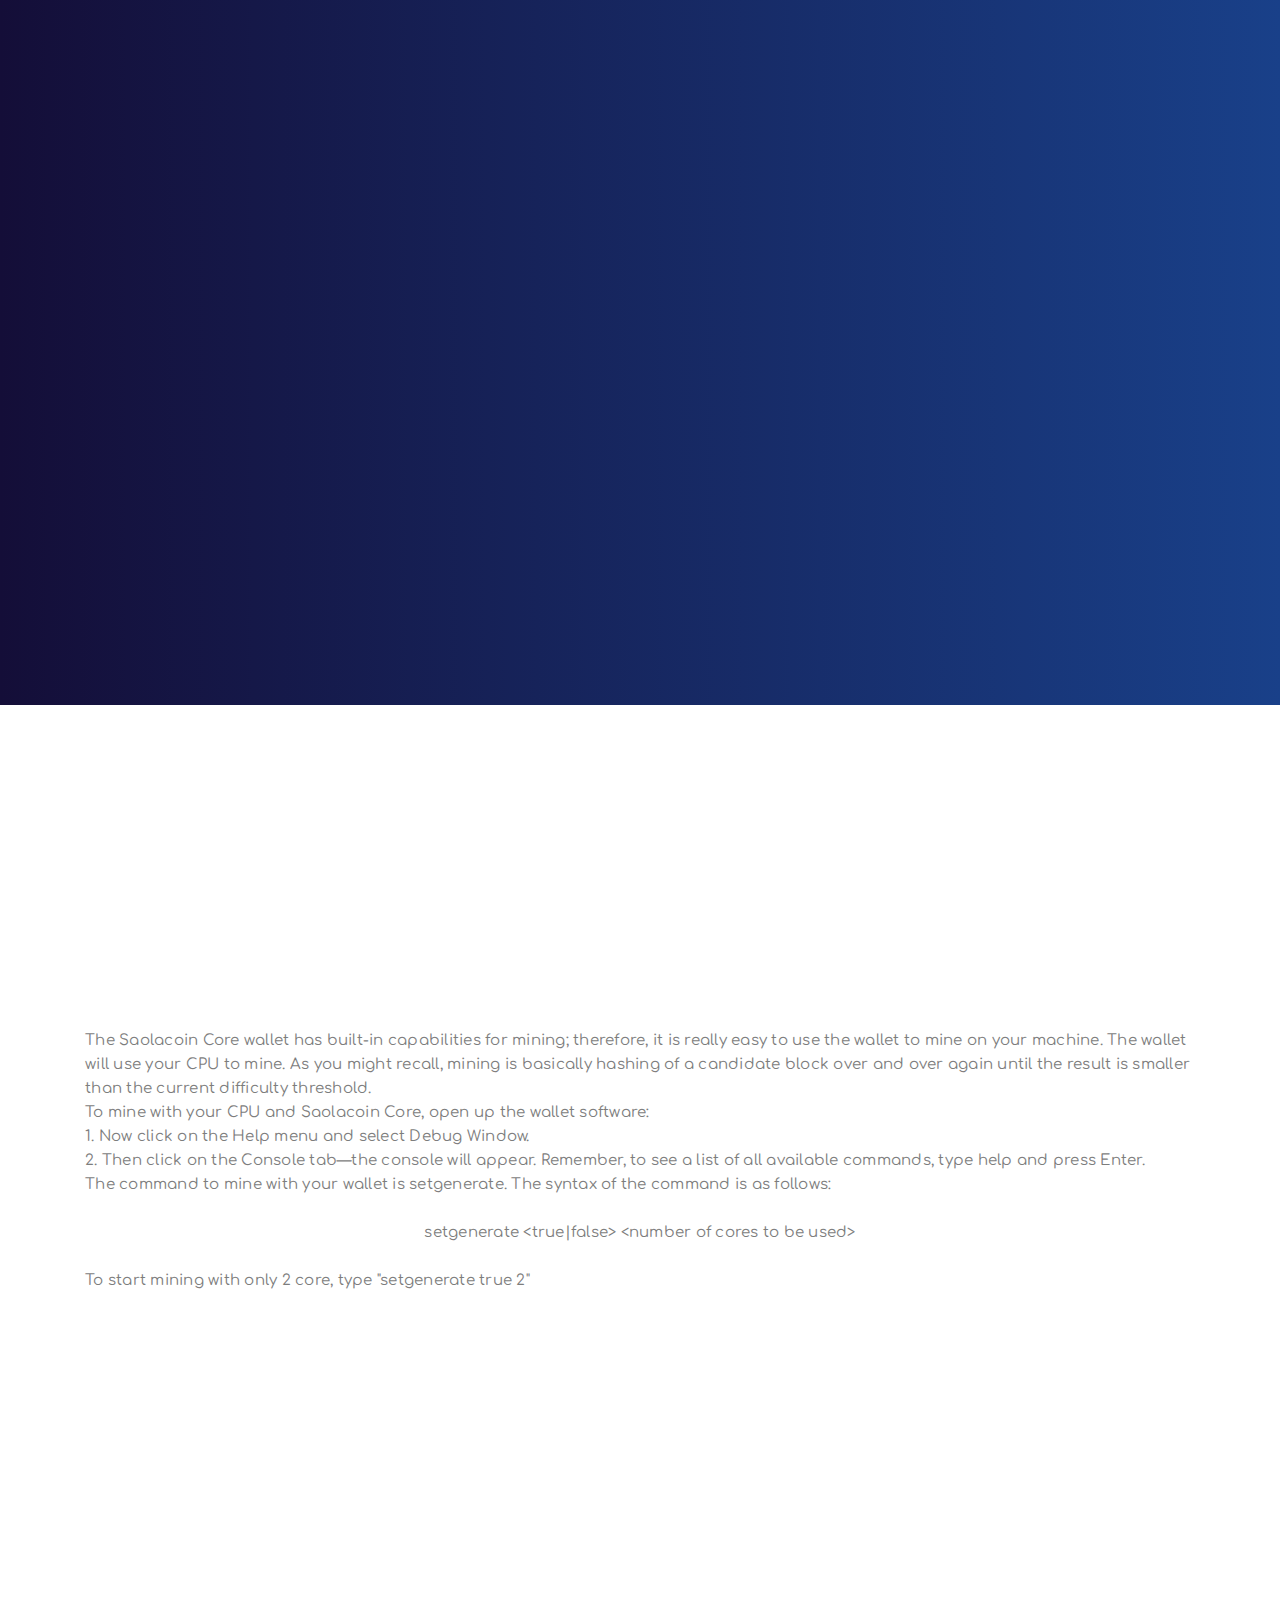
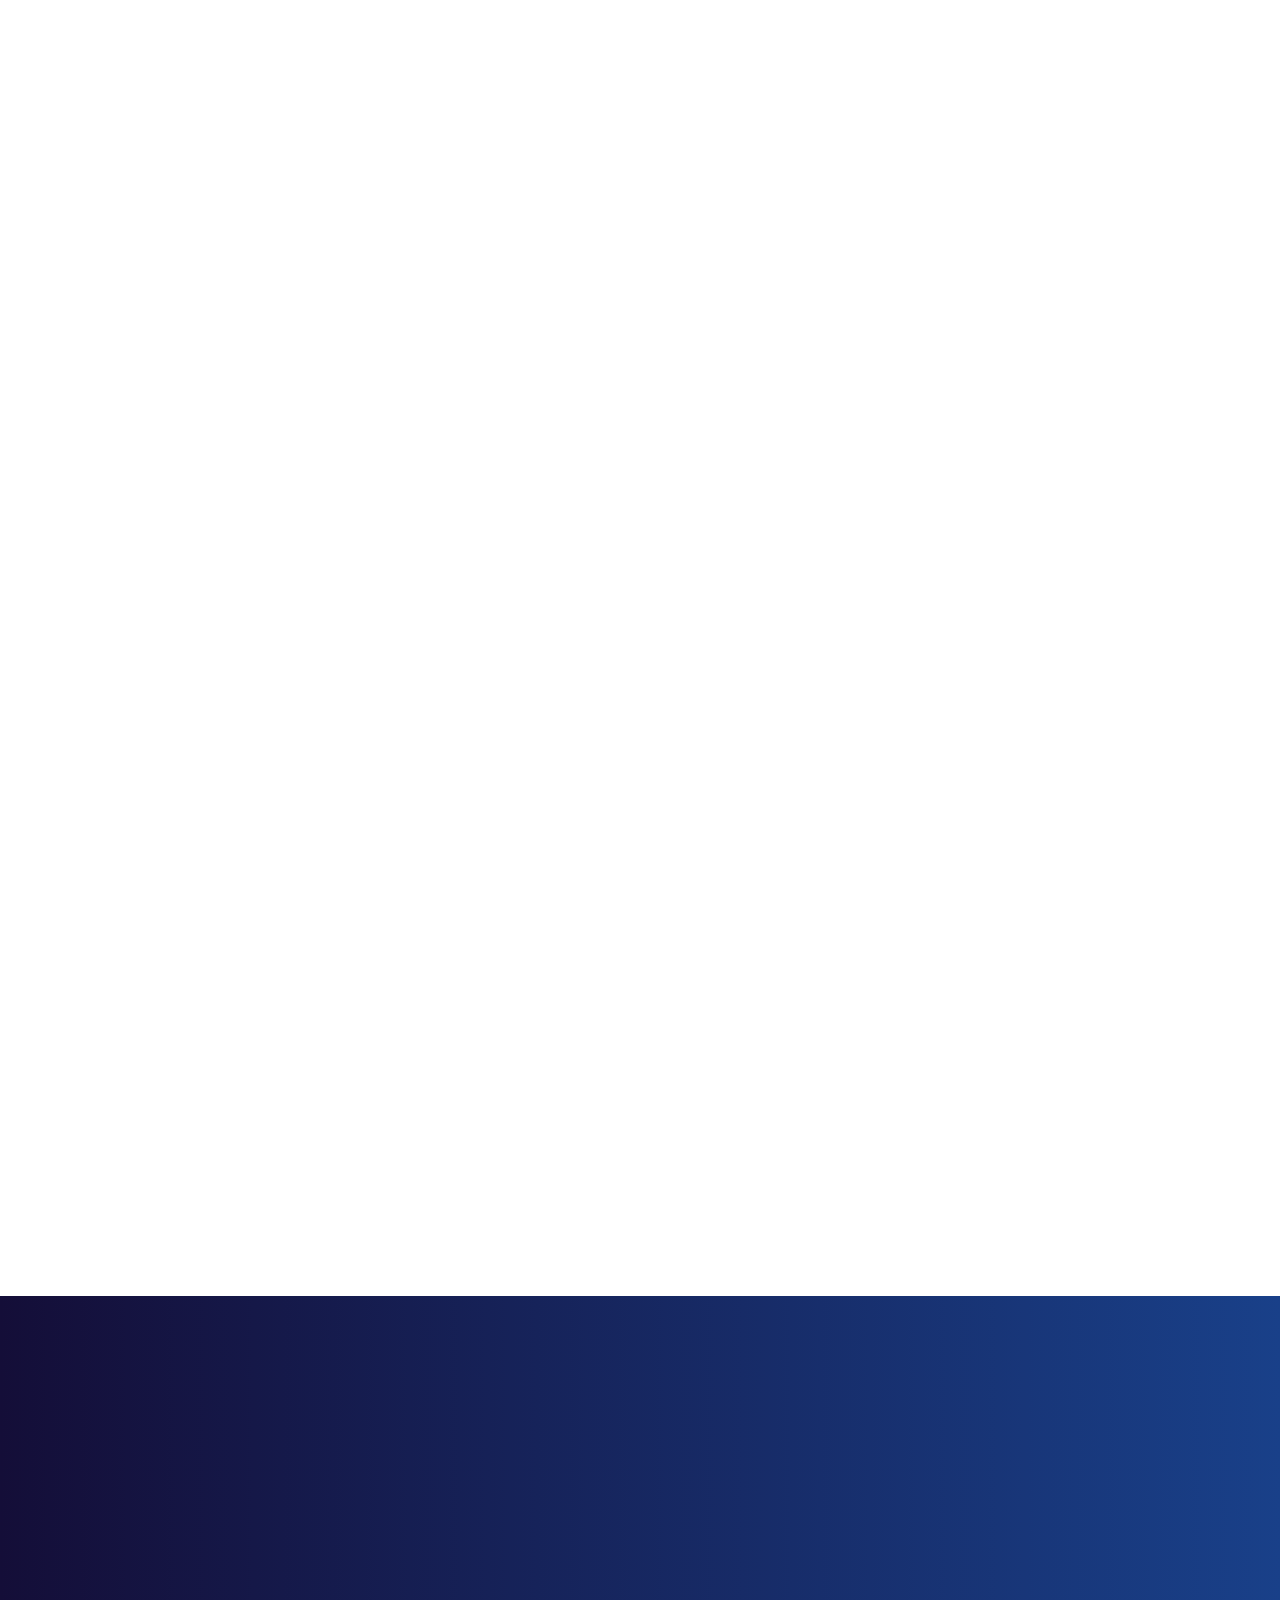
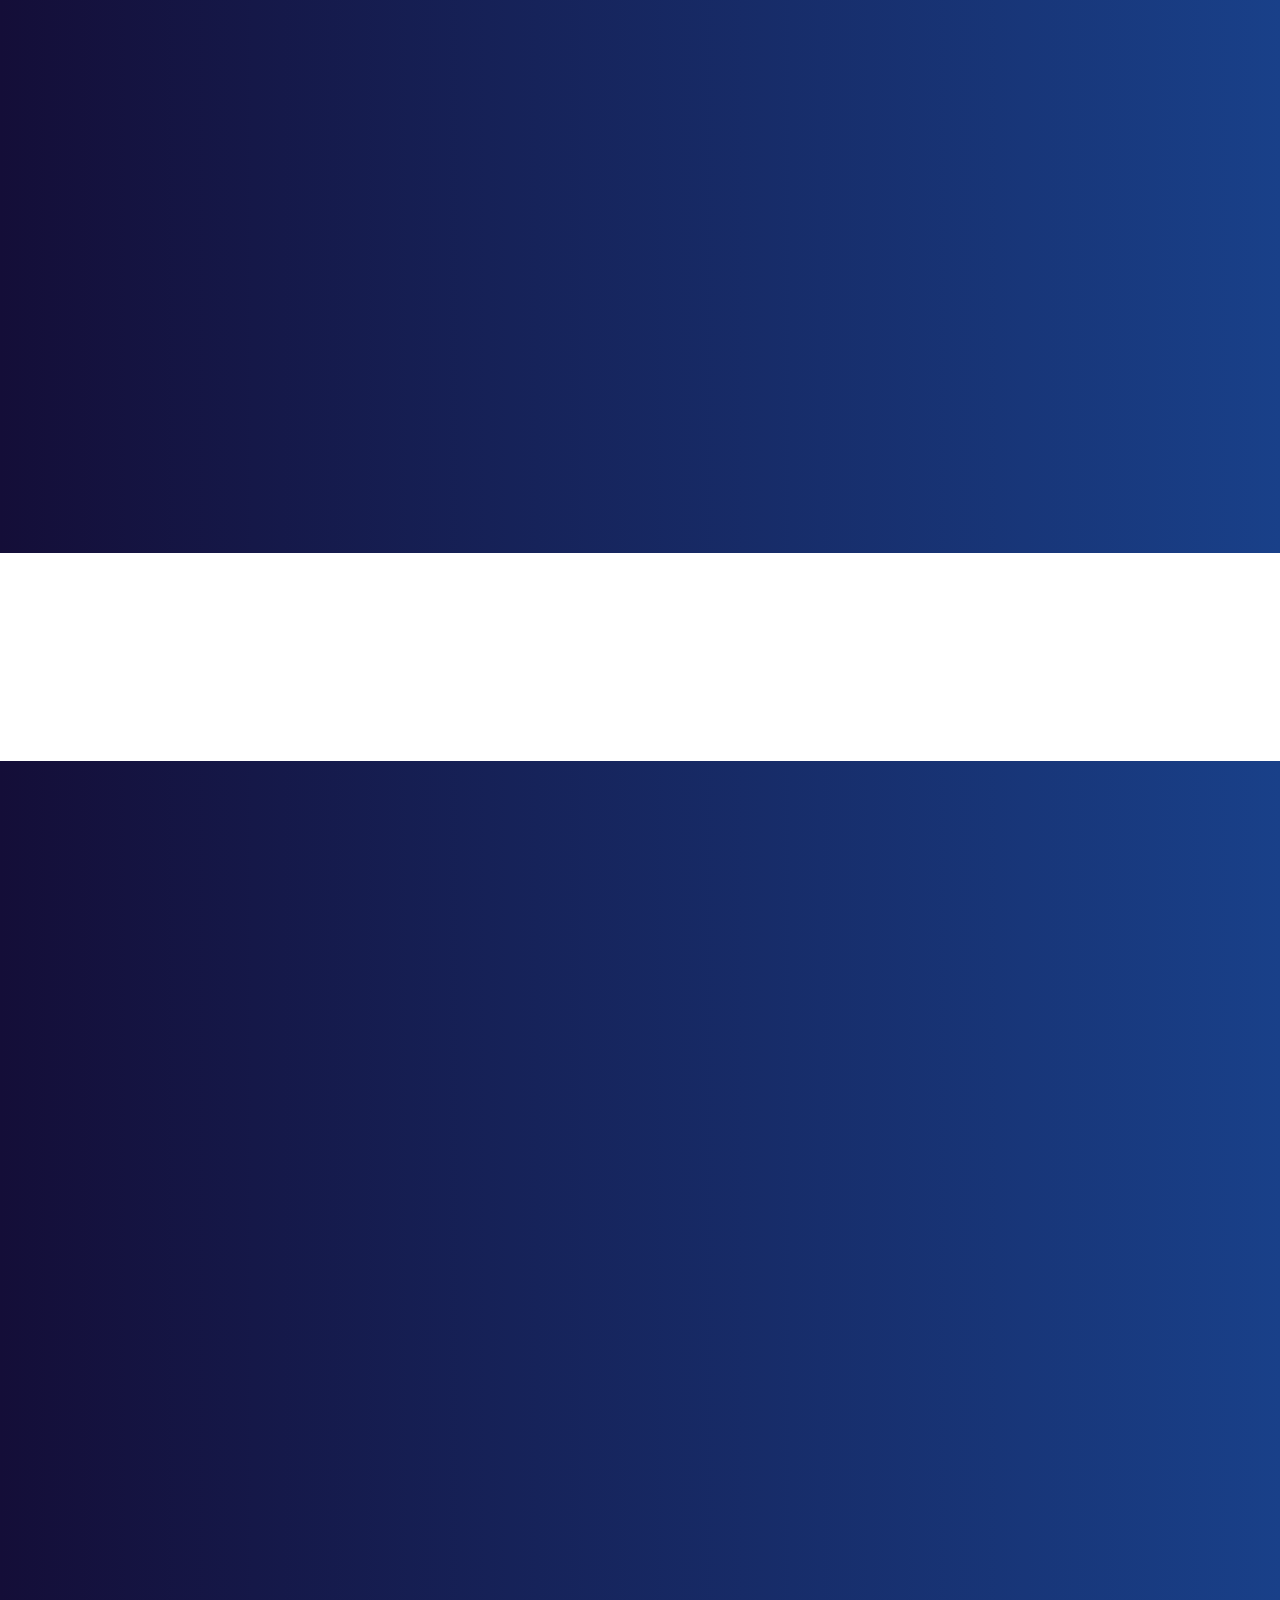
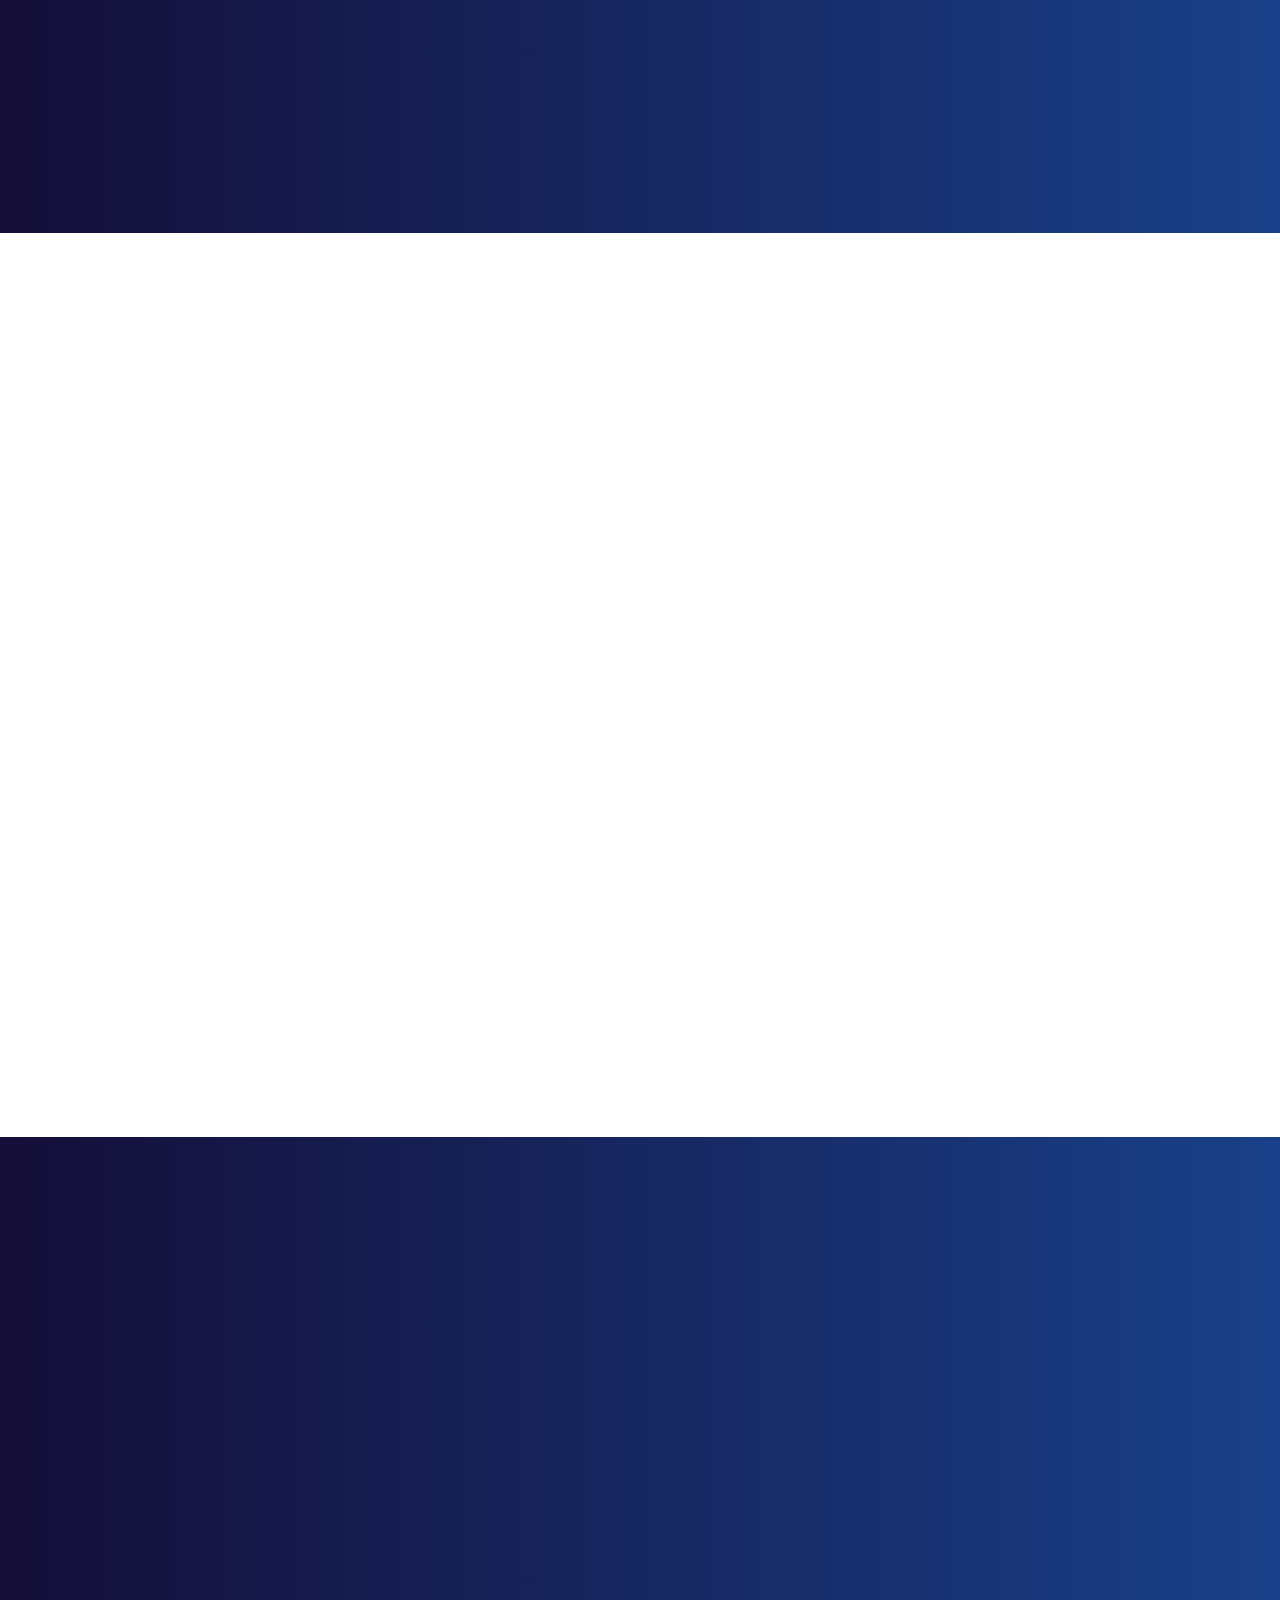
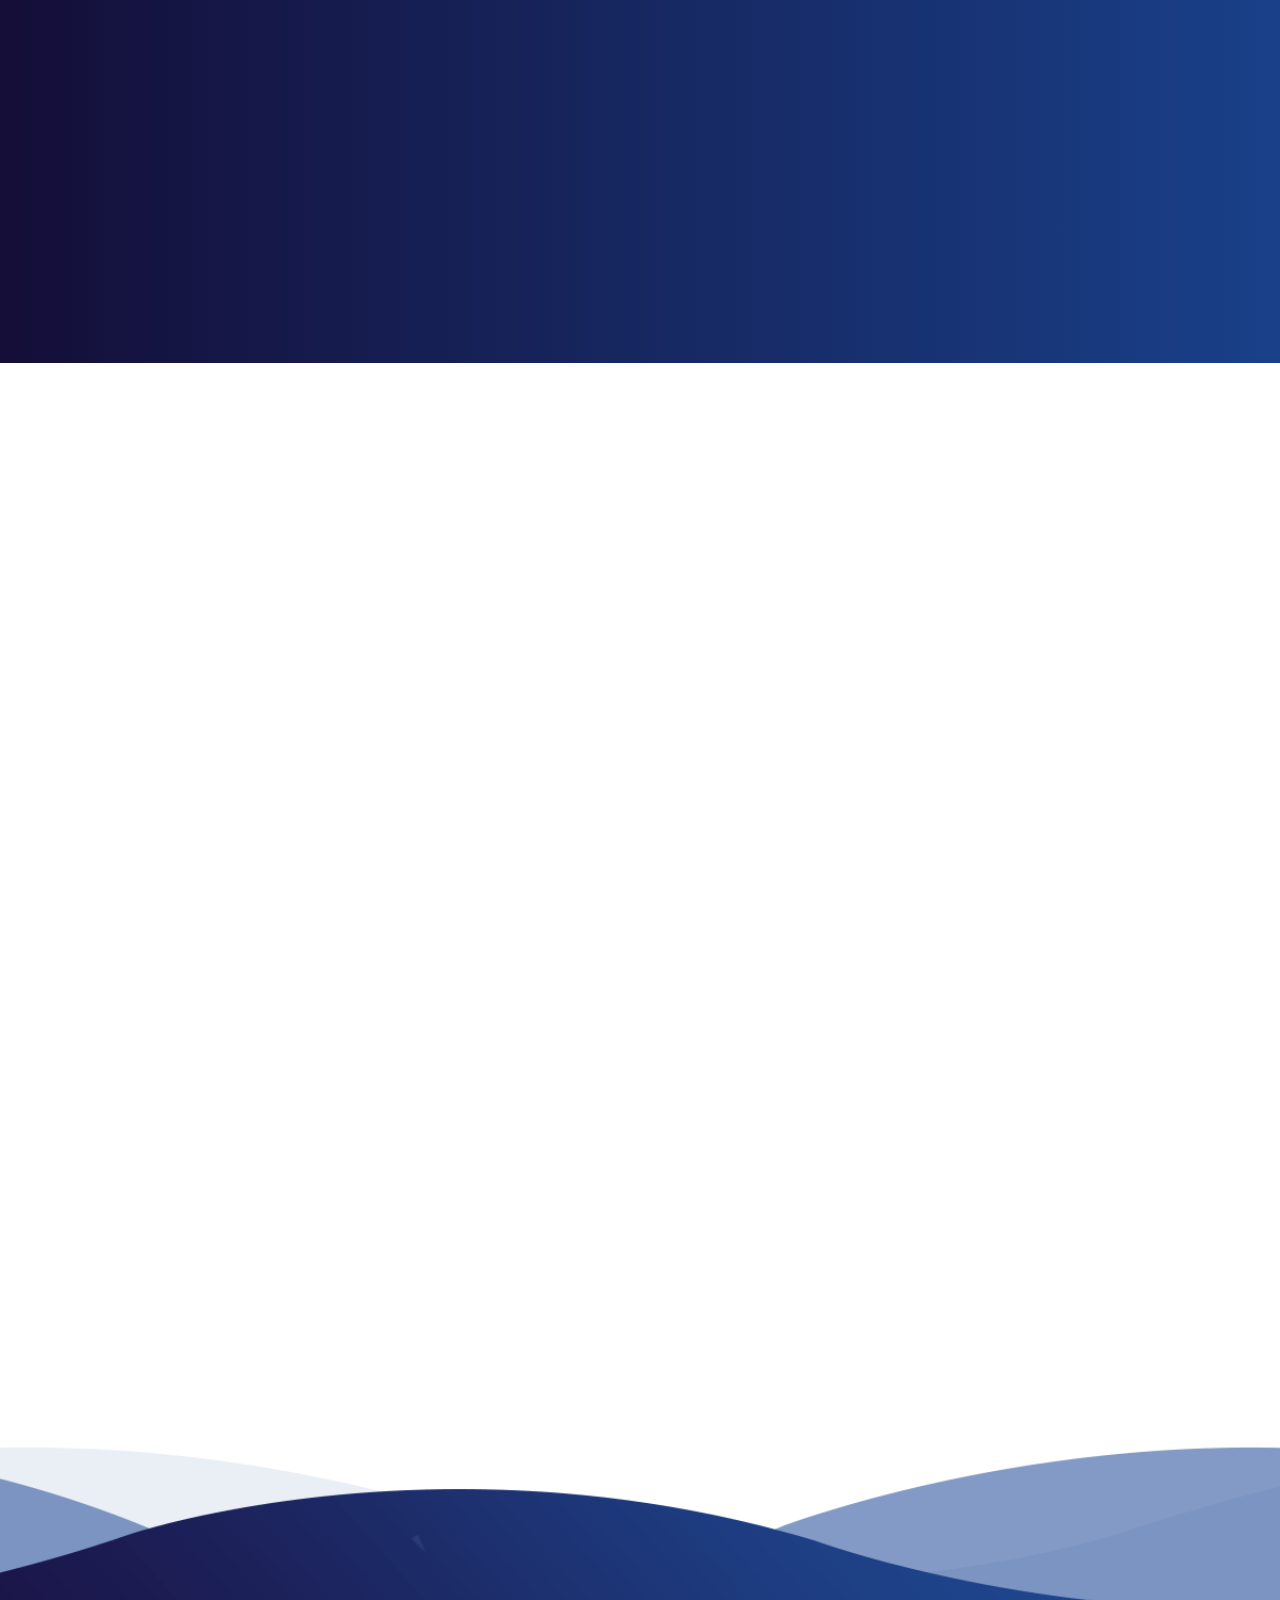
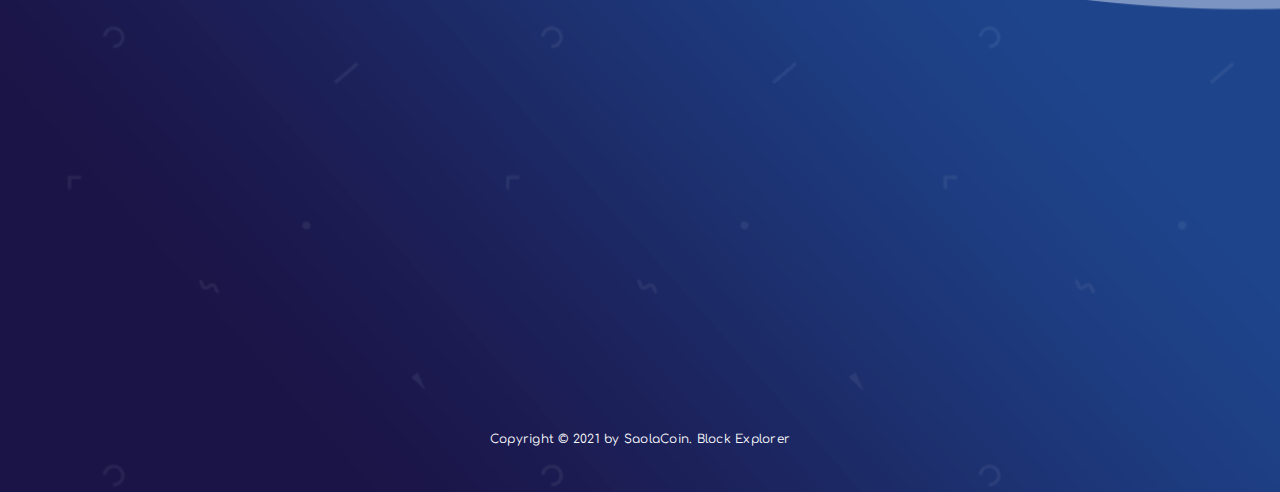
==== commit 3323c1dd: "Update index.html" ====
--- a/index.html
+++ b/index.html
@@ -115,7 +115,7 @@
                     <a class="dropdown-toggle" href="#" role="button" id="language" data-toggle="dropdown" aria-haspopup="true" aria-expanded="false"><span class="flag-icon flag-icon-us"></span> EN</a>
 			
                     <div class="dropdown-menu" aria-labelledby="language">
-                        <a class="dropdown-item" href="http://vn.saolacoin.org"><span class="flag-icon flag-icon-vn"></span> EN</a>
+                        <a class="dropdown-item" href="http://vn.saolacoin.org"><span class="flag-icon flag-icon-vn"></span> VN</a>
                         <!--<a class="dropdown-item" href="#"><span class="flag-icon flag-icon-es"></span> SP</a>
                         <a class="dropdown-item" href="#"><span class="flag-icon flag-icon-mq"></span> FR</a>-->
                     </div>
@@ -2030,7 +2030,7 @@
 						<p class="grey-accent2">Saola Coin is a blockchain platform that allows users to make payments, create and request loans and crowdfund projects.</p>
 					</div>
 					<ul class="social-buttons list-unstyled mb-5">
-						<li class="animated" data-animation="fadeInUpShorter" data-animation-delay="0.4s"><a href="https://t.me/saolacoin" title="Telegram" class="btn font-medium"><i class="ti-telegram"></i></a></li>
+						<li class="animated" data-animation="fadeInUpShorter" data-animation-delay="0.4s"><a href="https://t.me/saolacoin" title="Telegram" class="btn font-medium"><i class="ti-rocket"></i></a></li>
 						<li class="animated" data-animation="fadeInUpShorter" data-animation-delay="0.5s"><a href="https://facebook.com/saolacoin" title="Facebook" class="btn font-medium"><i class="ti-facebook"></i></a></li>
 						<li class="animated" data-animation="fadeInUpShorter" data-animation-delay="0.6s"><a href="https://twitter.com/saolacoin" title="Twitter" class="btn font-medium"><i class="ti-twitter-alt"></i></a></li>
 						<li class="animated" data-animation="fadeInUpShorter" data-animation-delay="0.7s"><a href="https://github.com/saolacoin" title="GitHub" class="btn font-medium"><i class="ti-github"></i></a></li>
